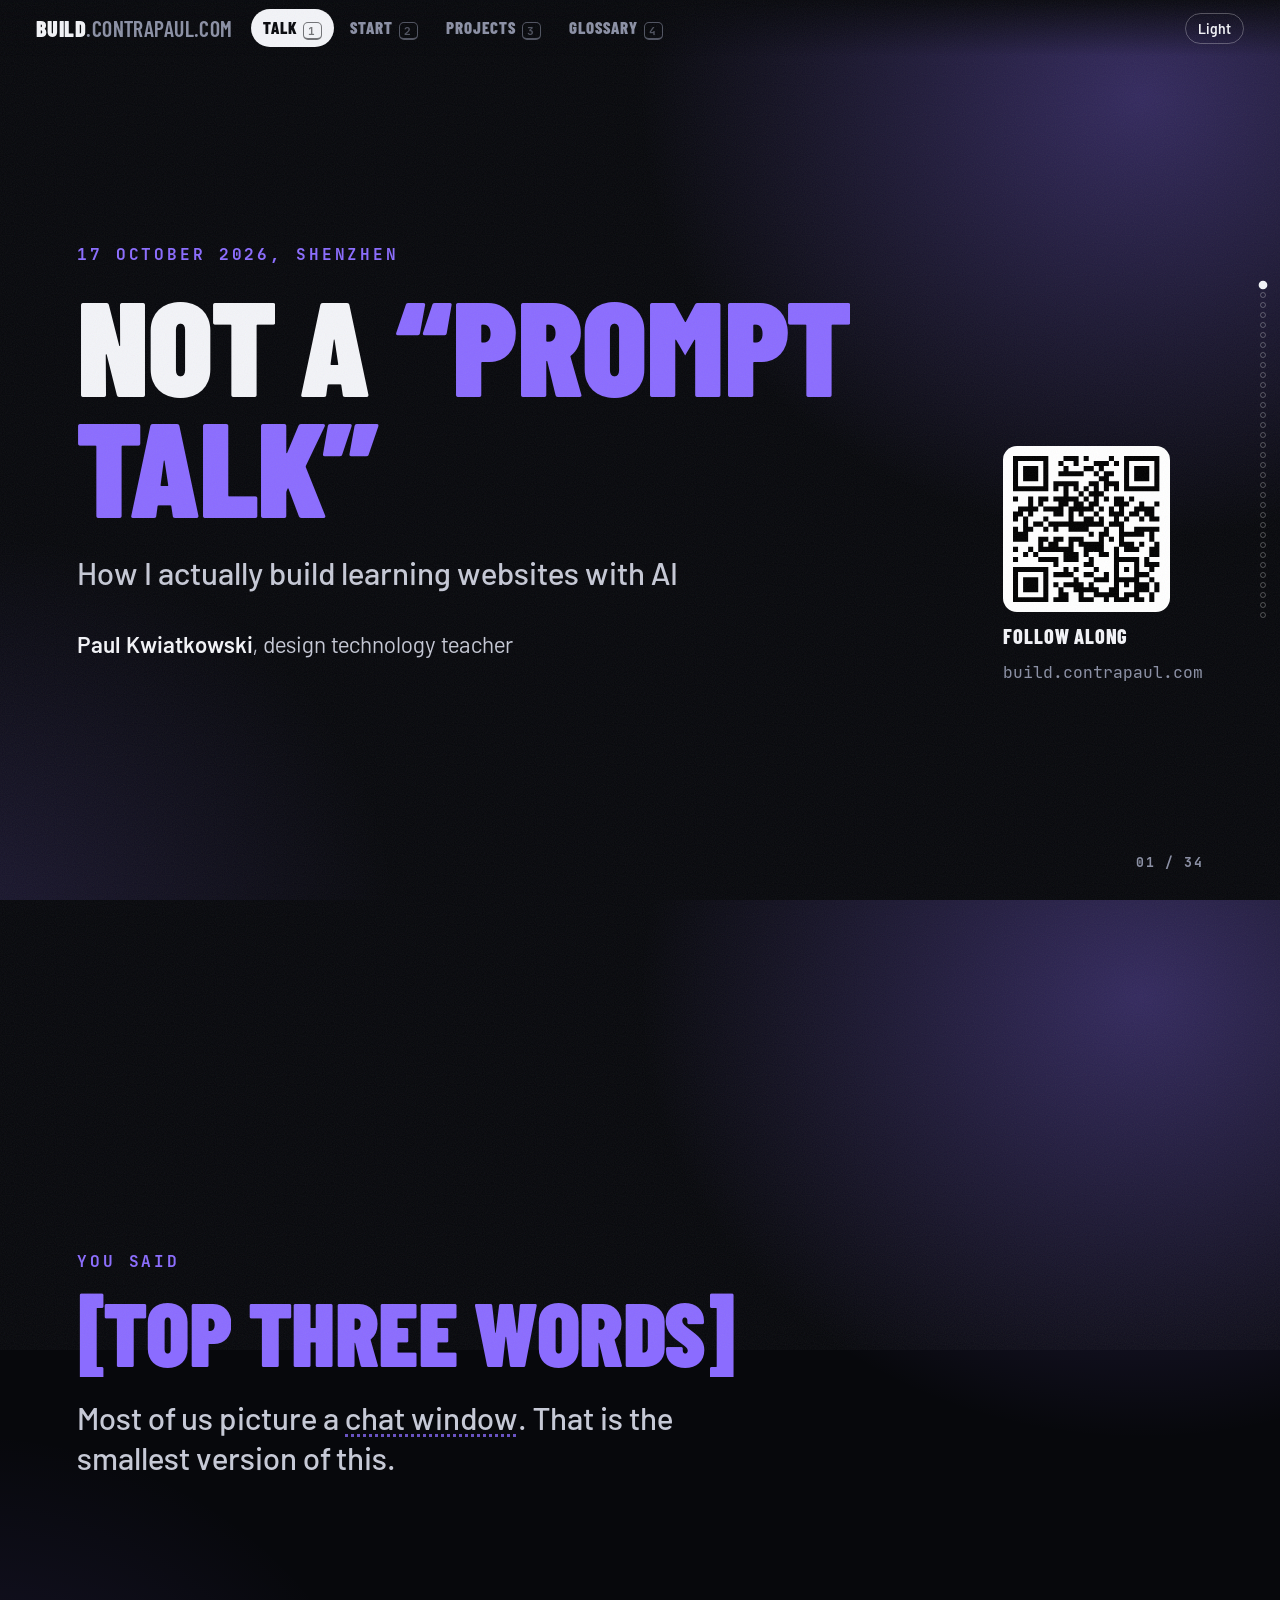
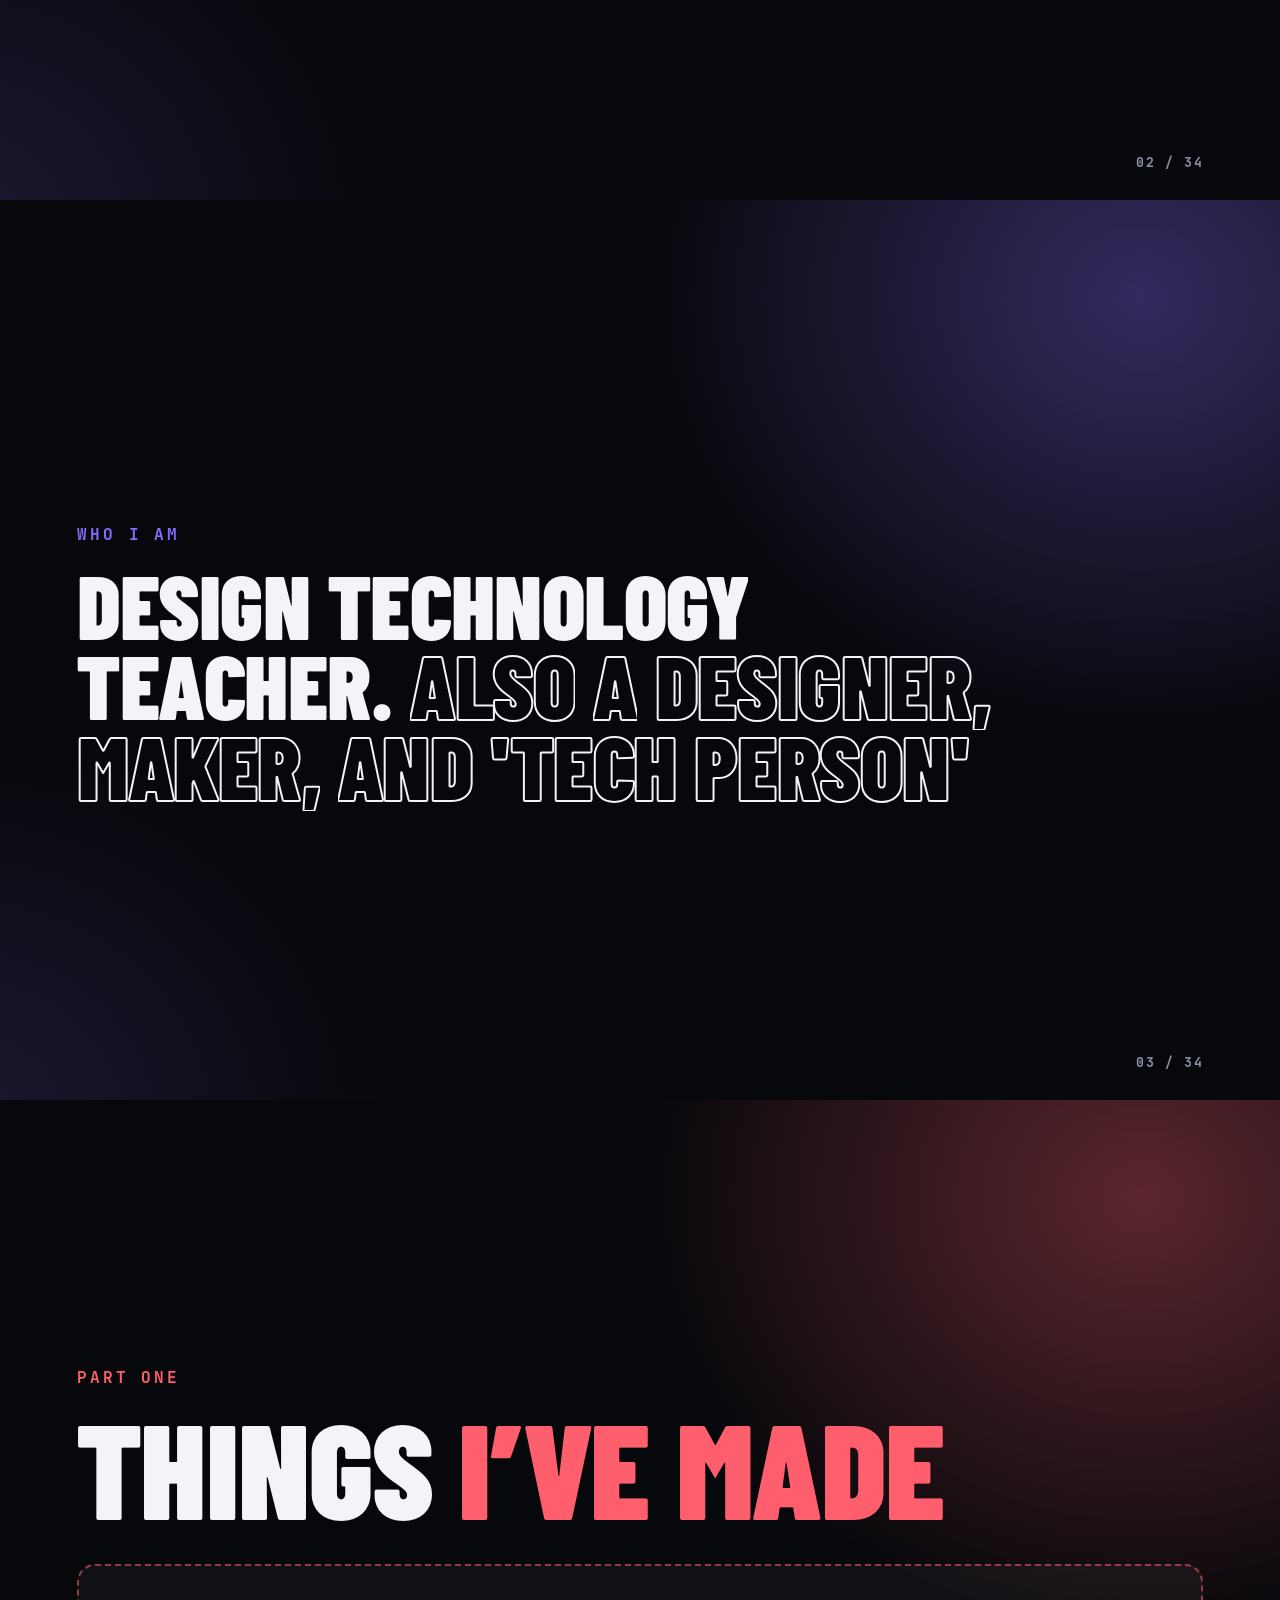
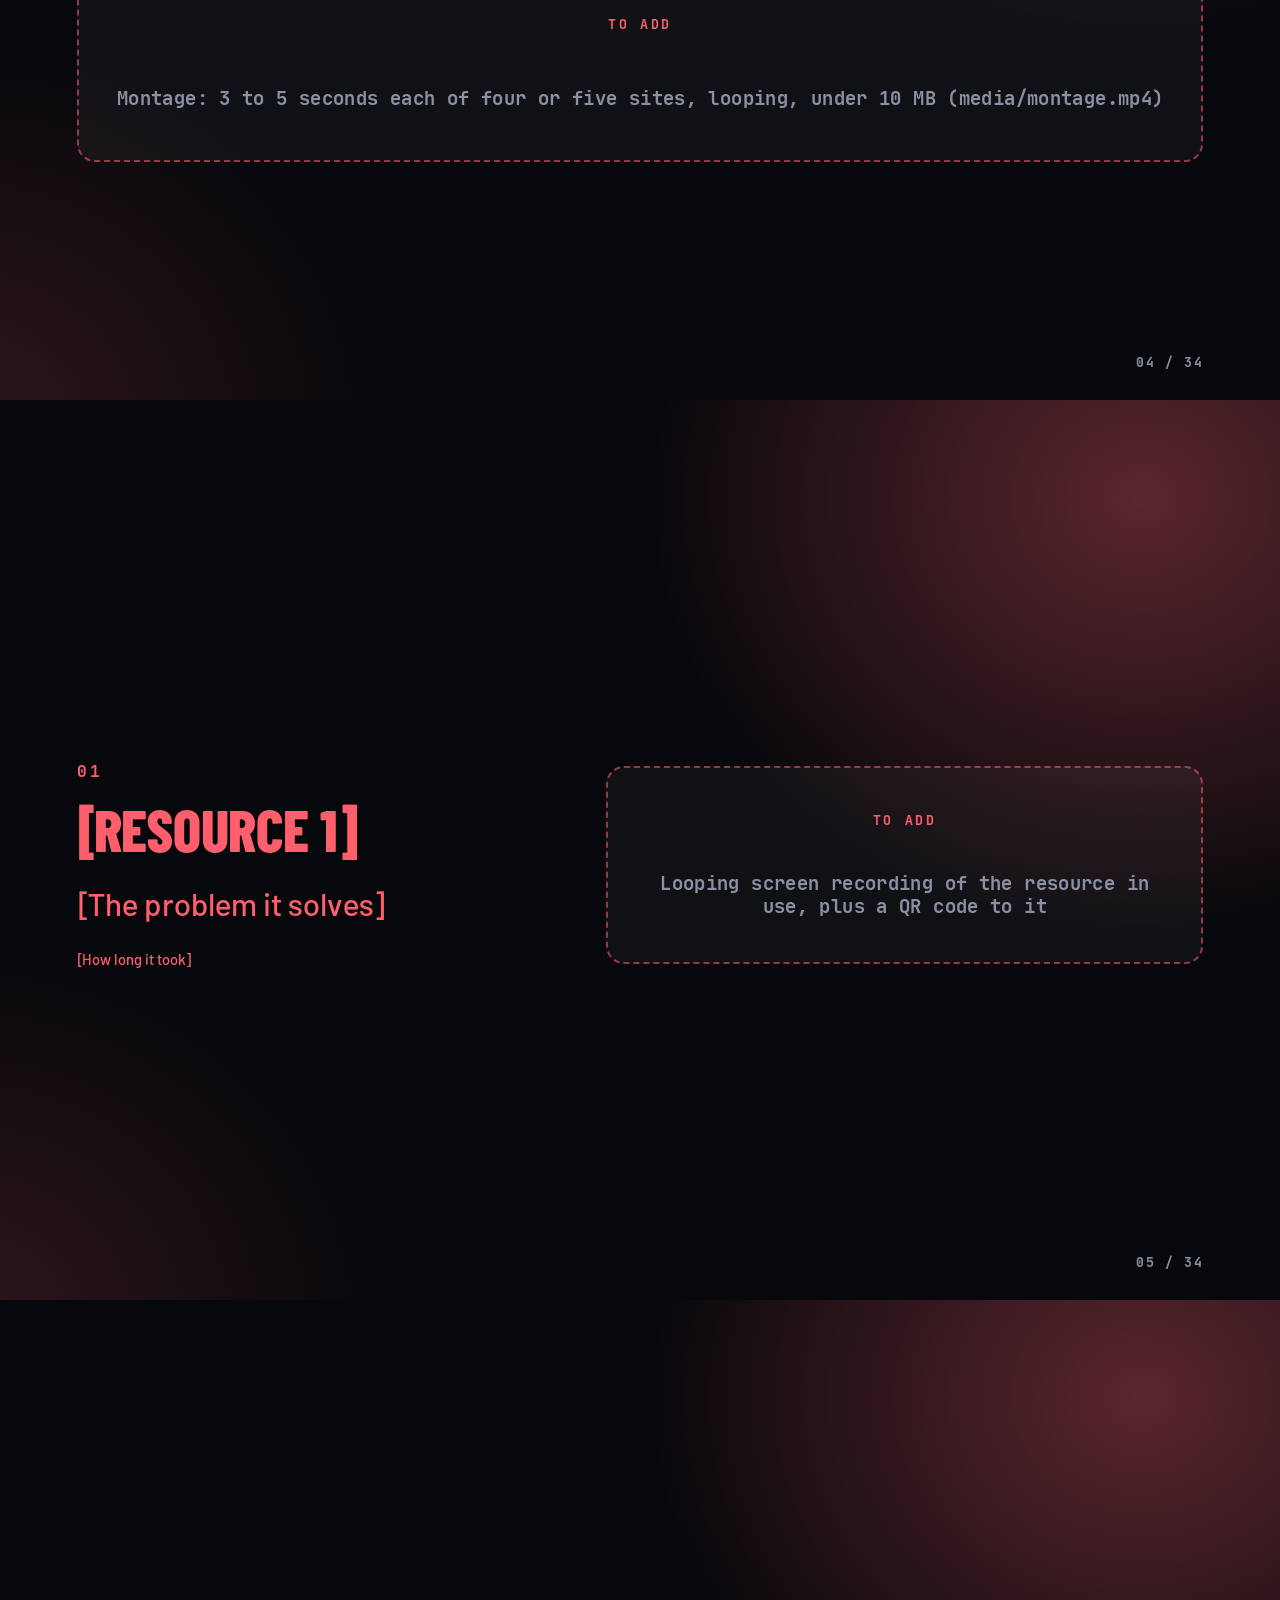
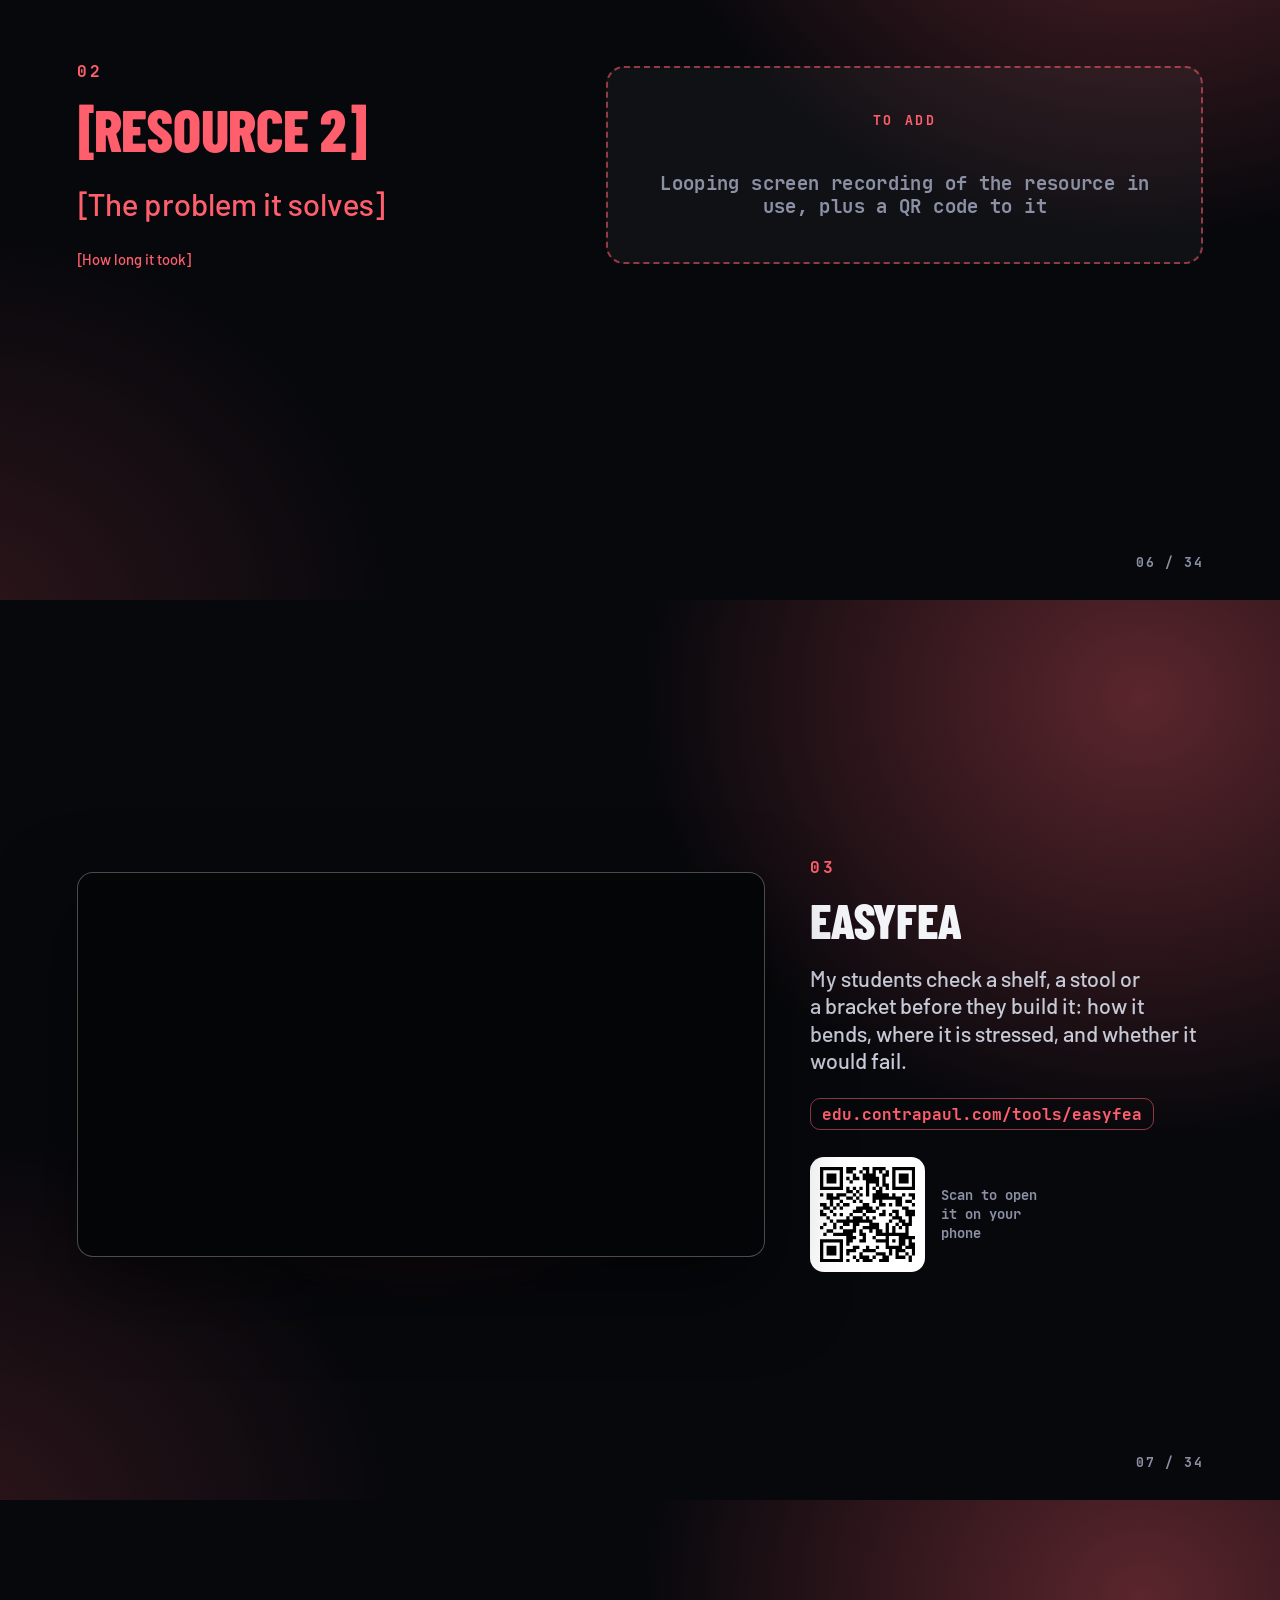
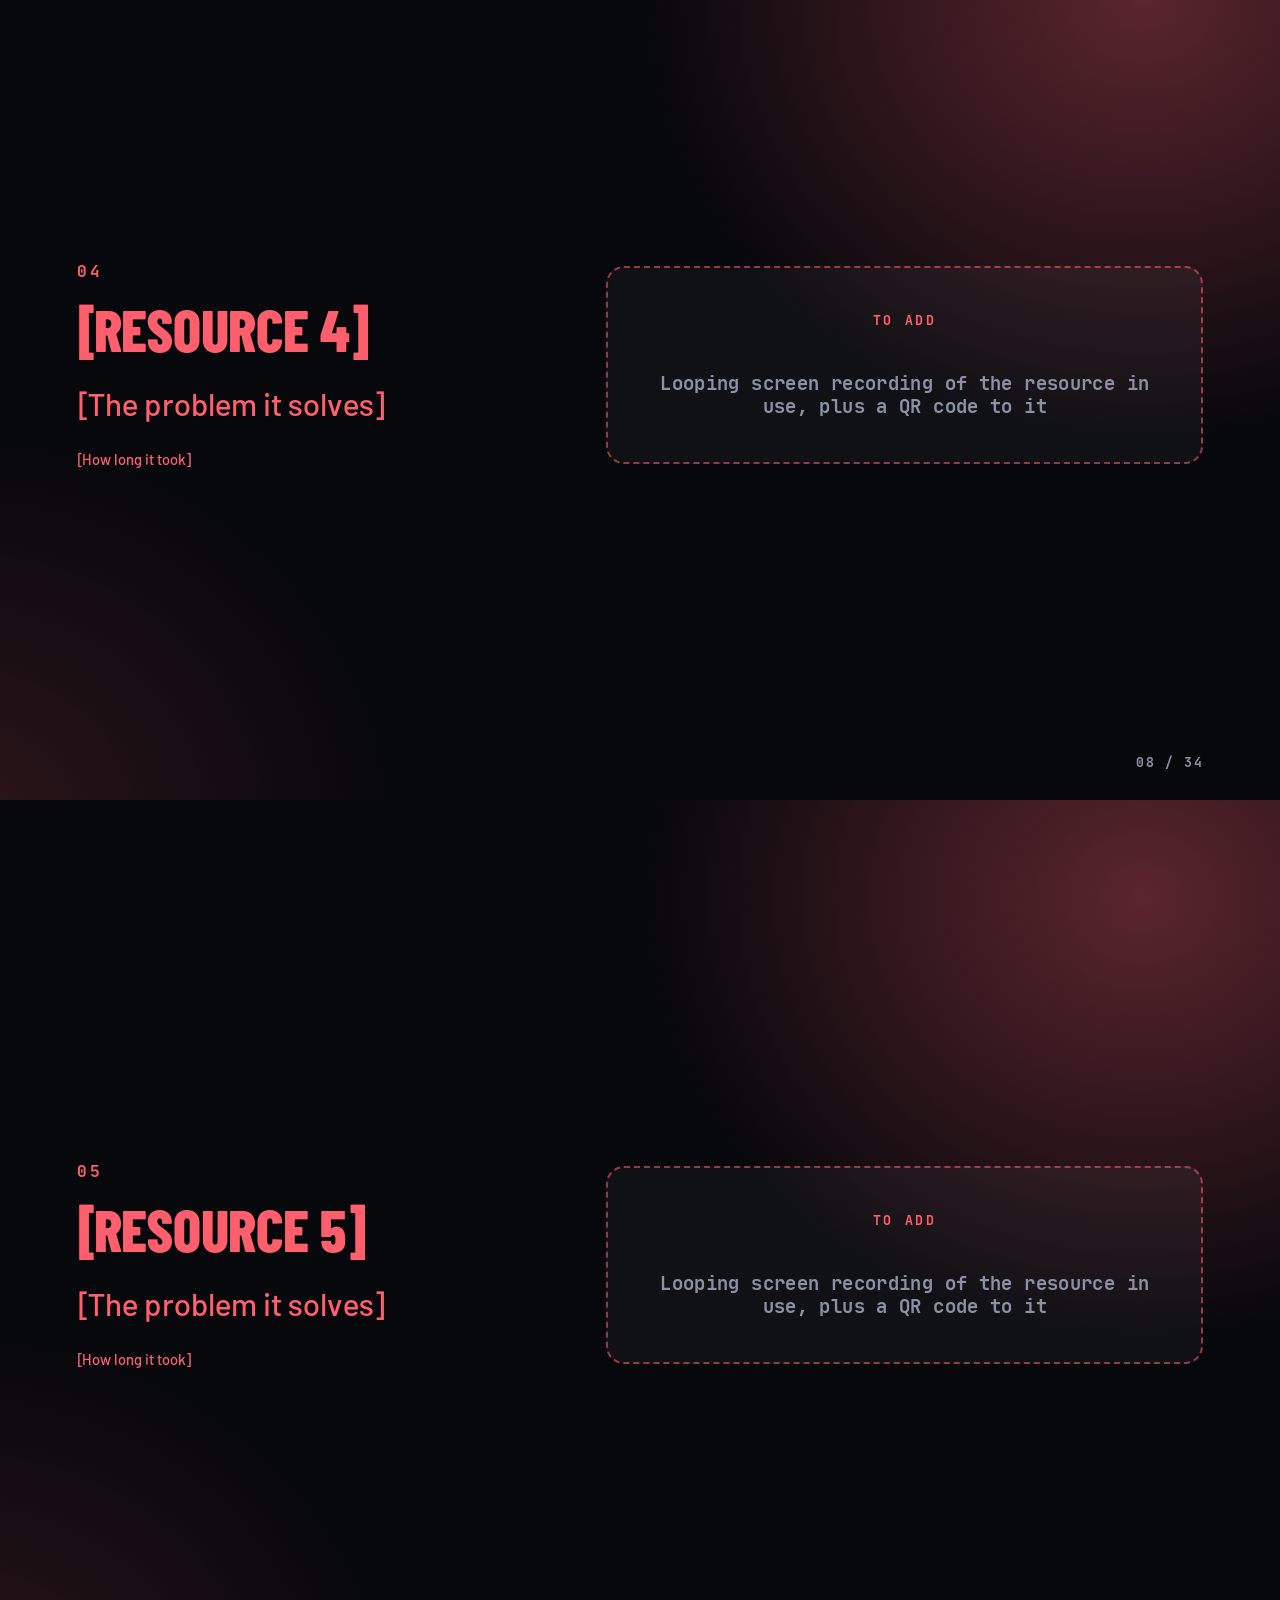
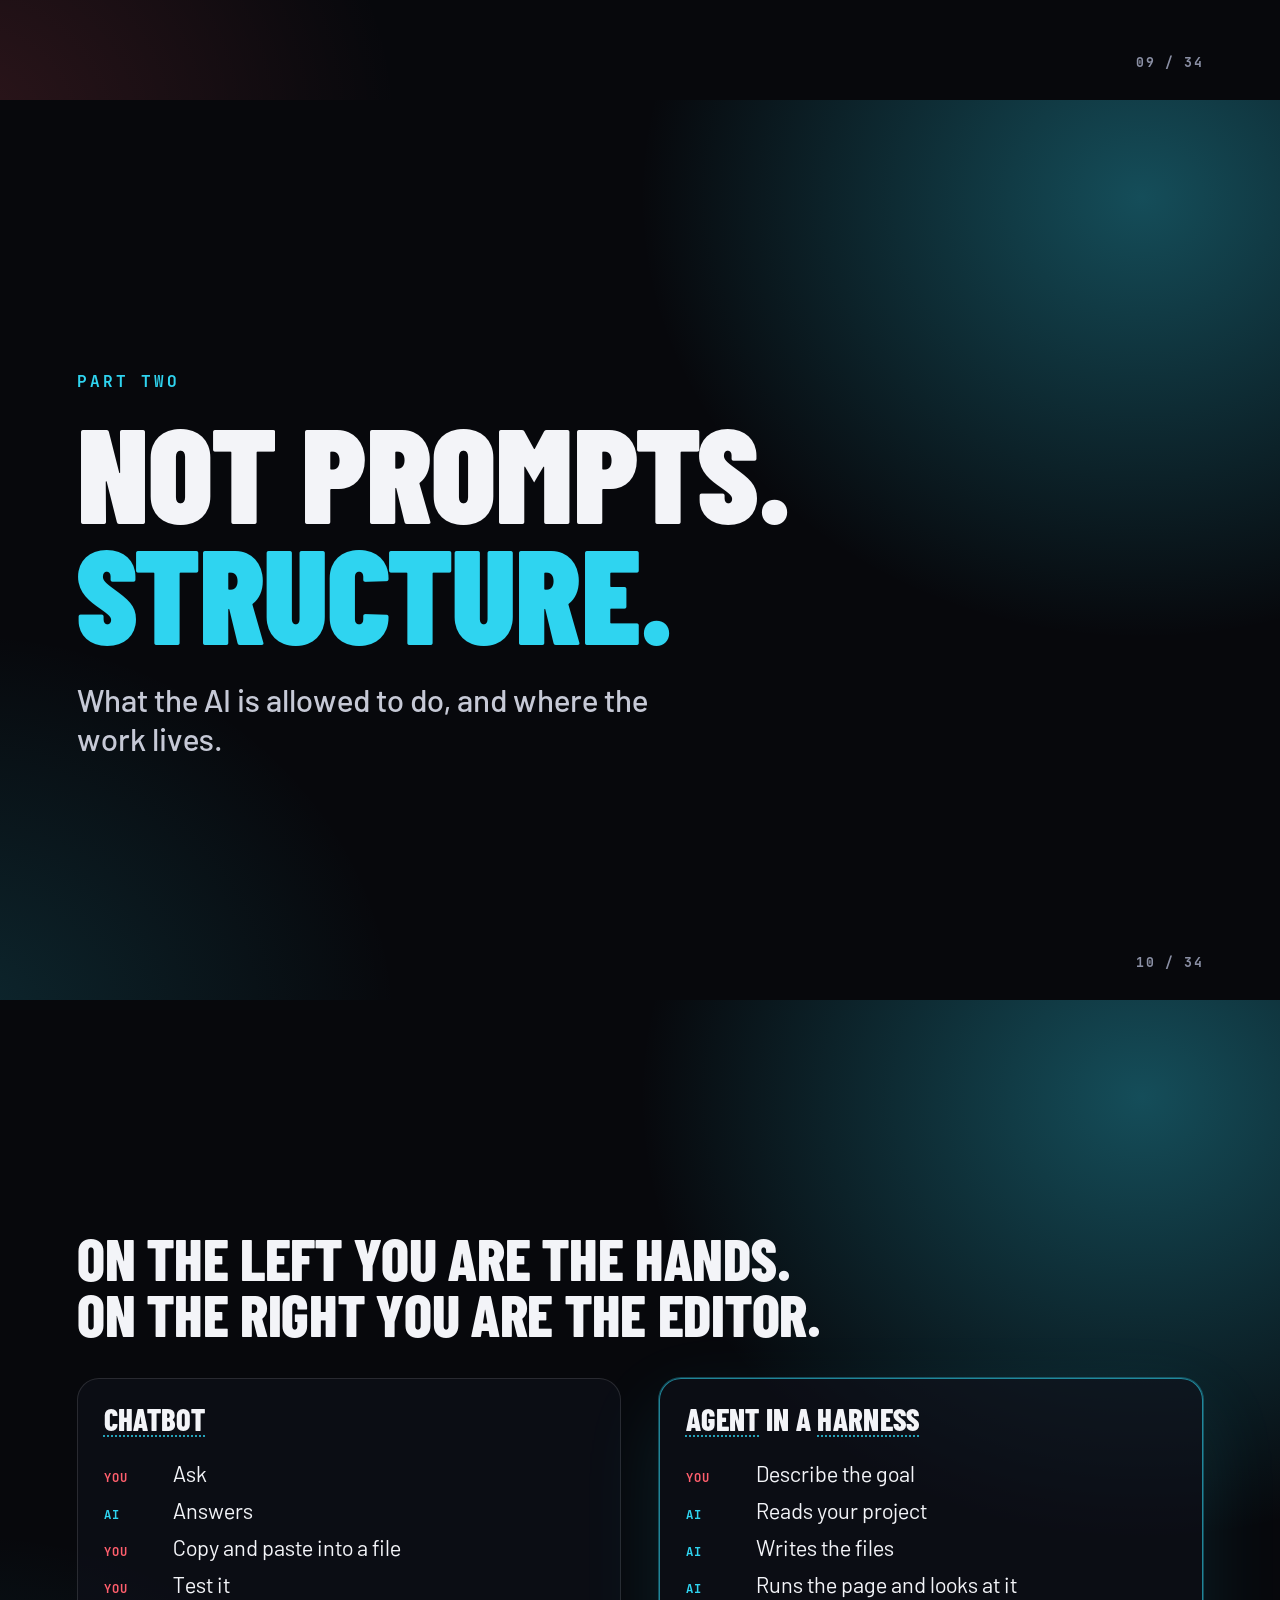
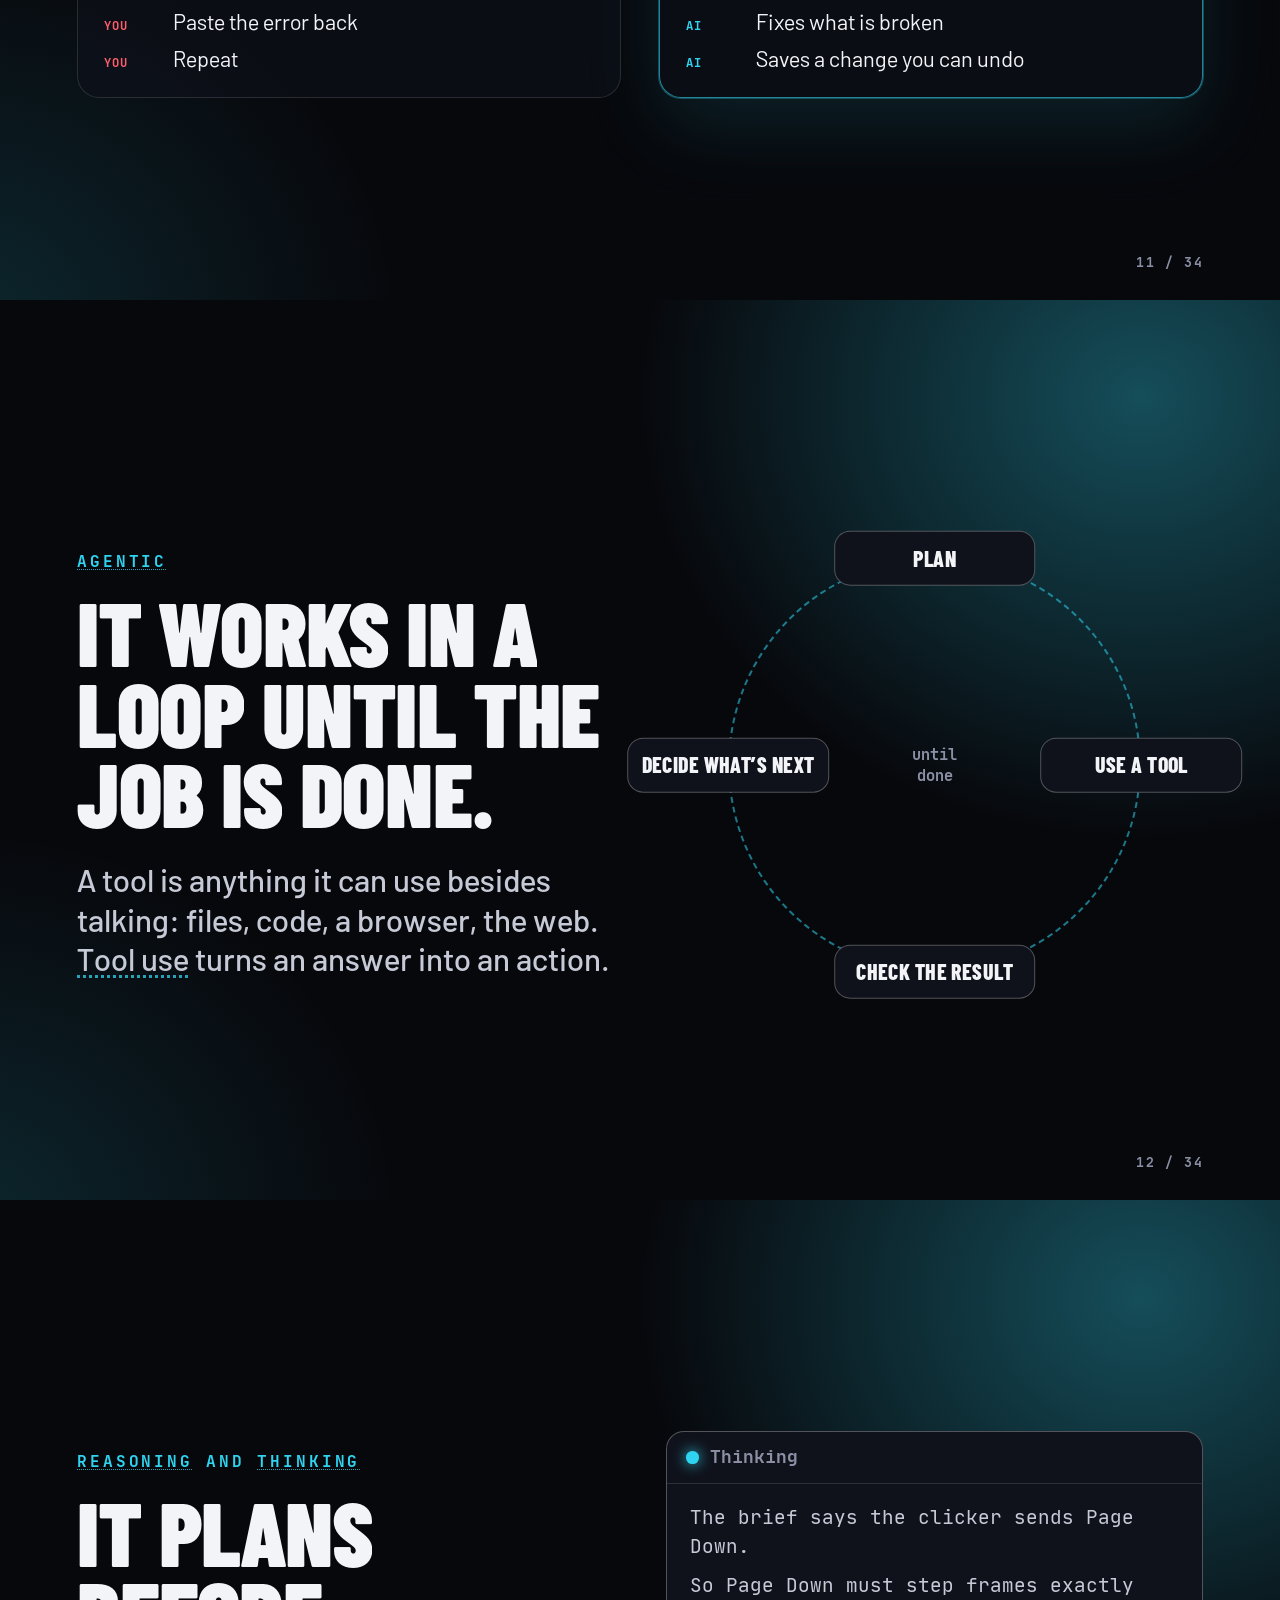
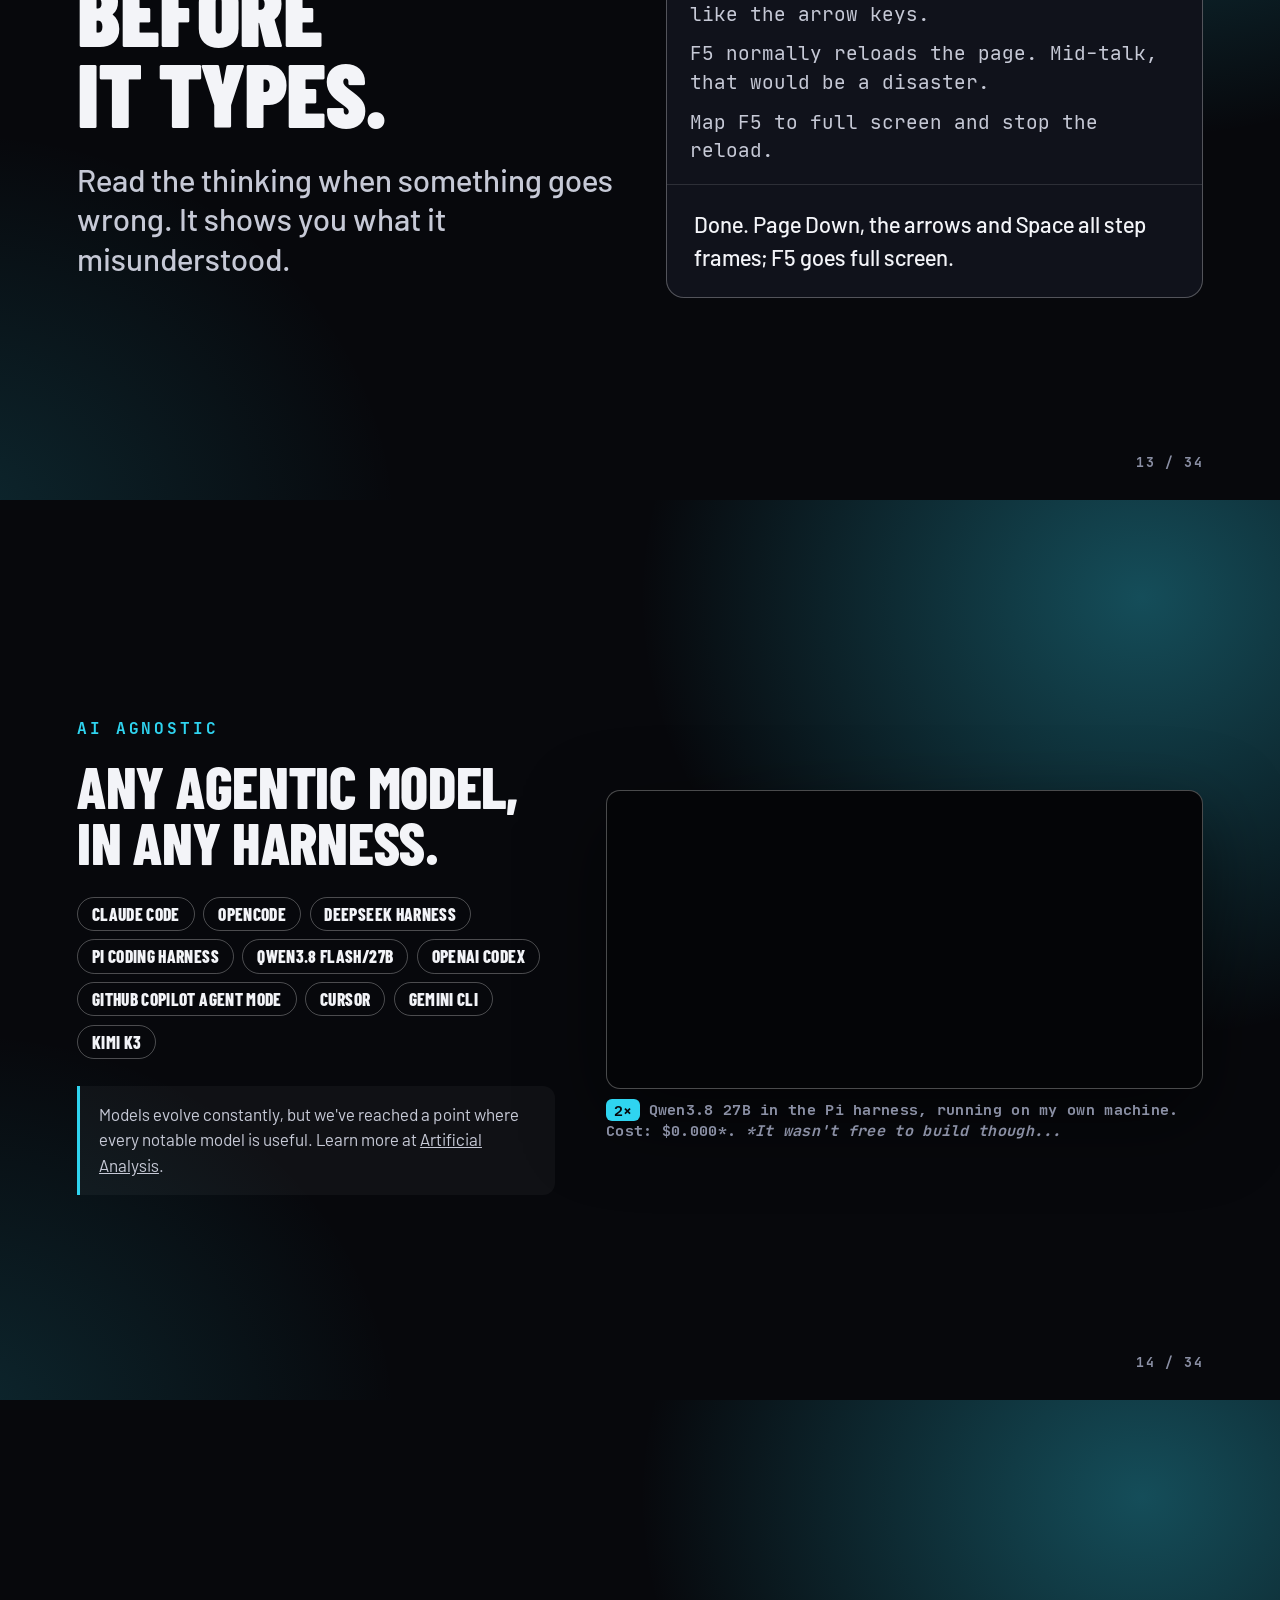
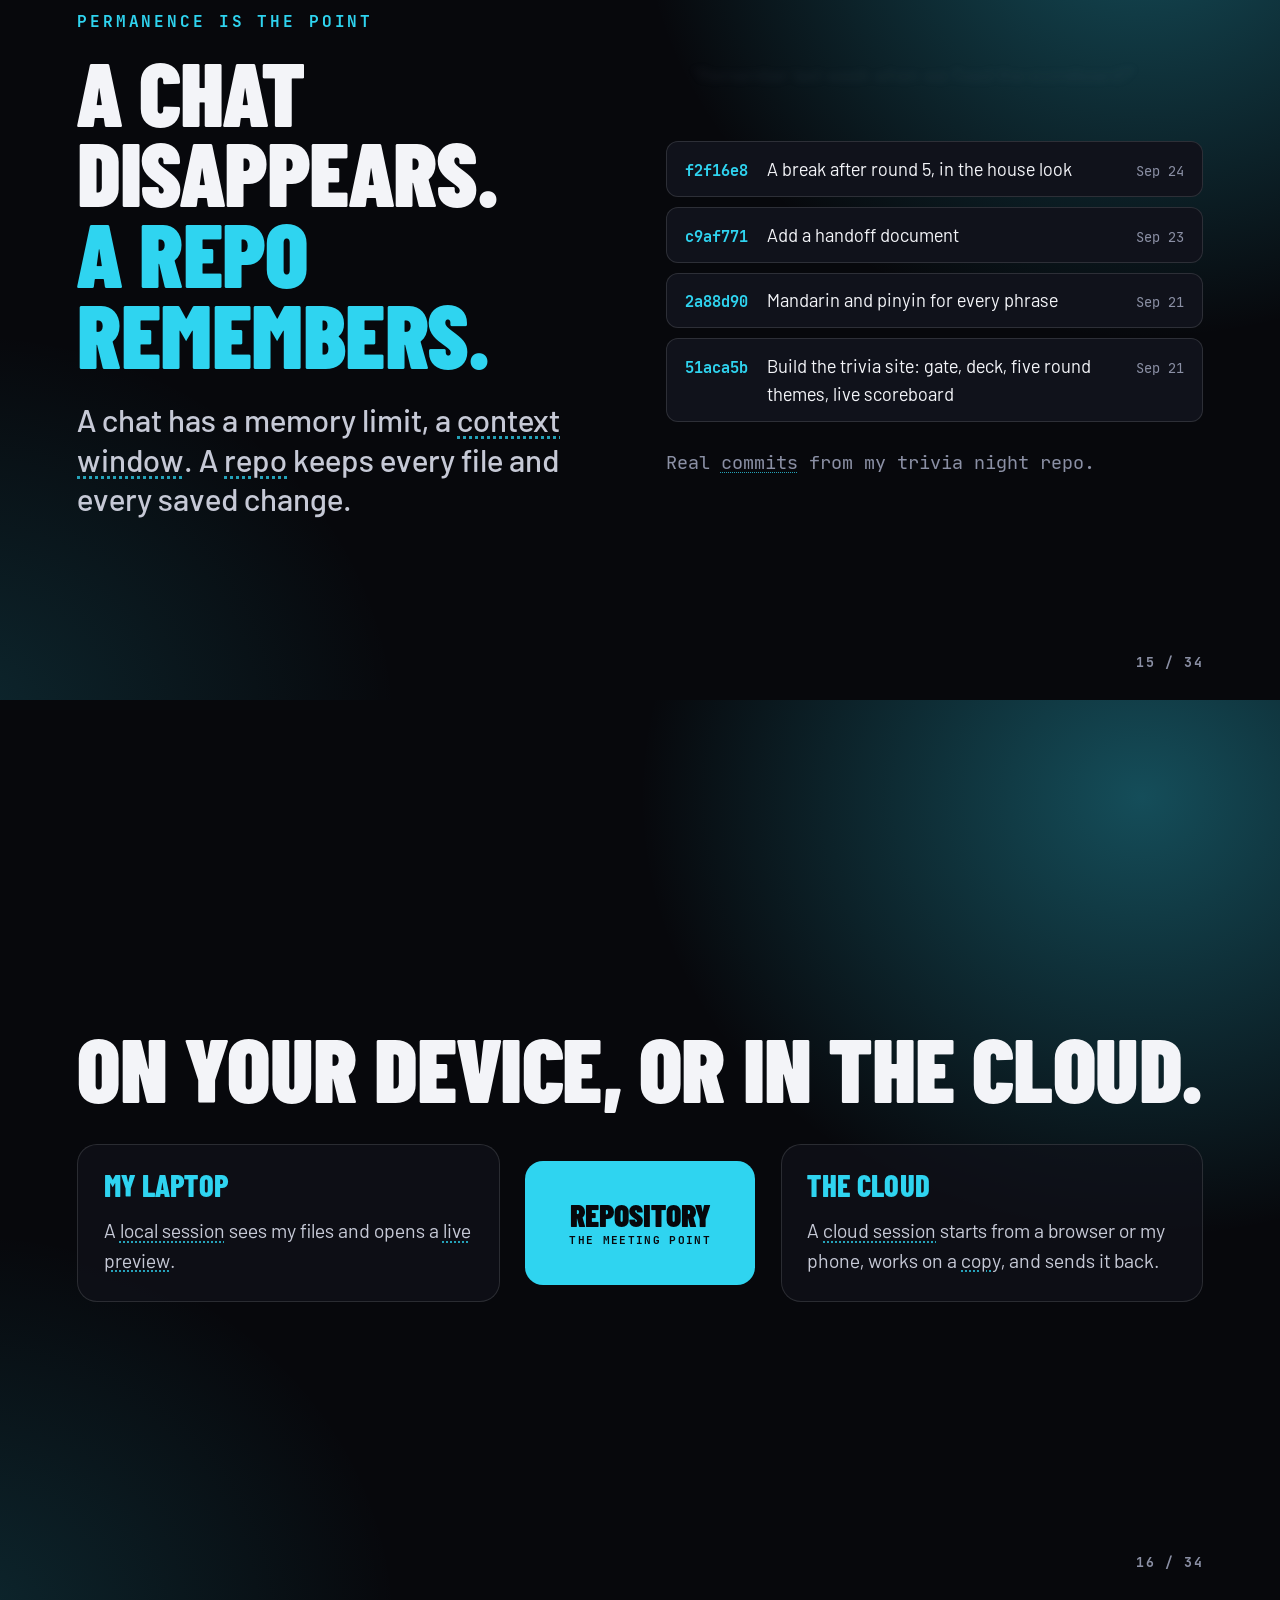
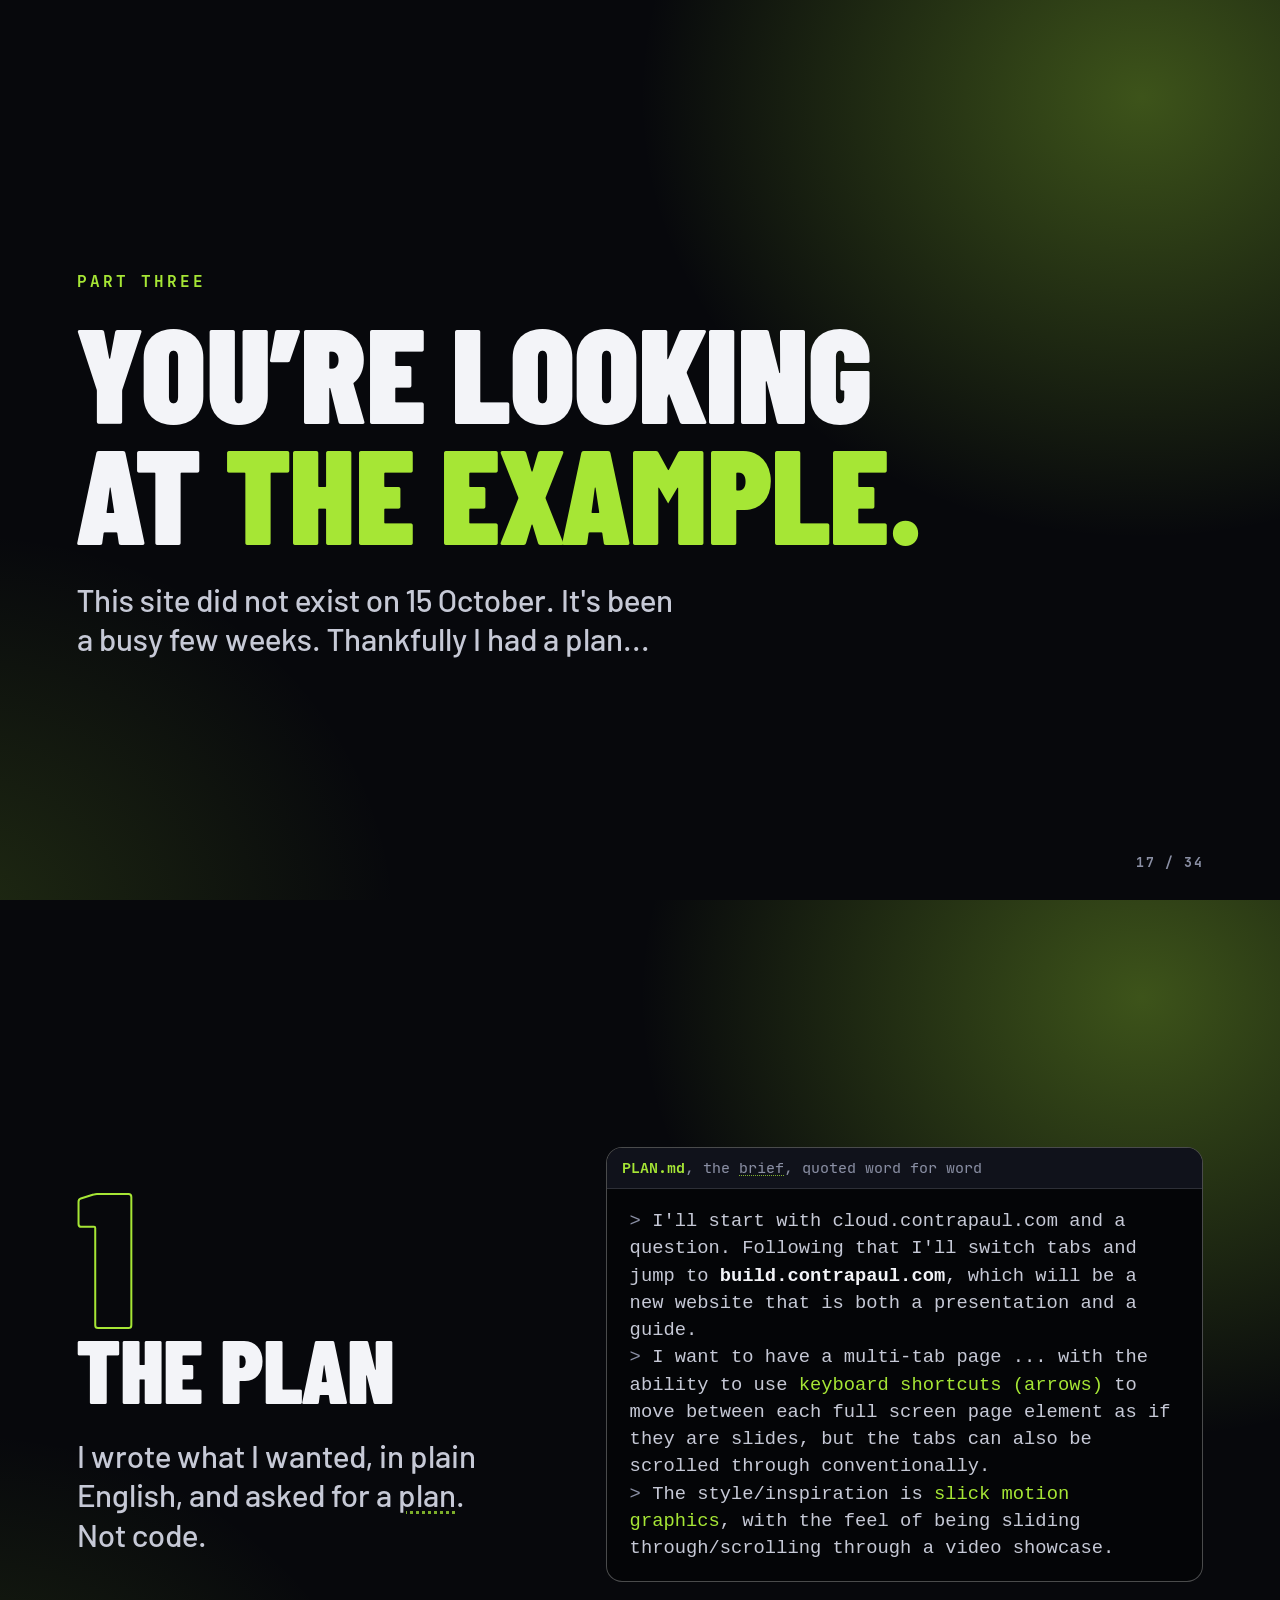
==== index.html @ 8f9bc36b "Update index.html" ====
<!doctype html>
<html lang="en" data-theme="dark">
<head>
<meta charset="utf-8">
<meta name="viewport" content="width=device-width, initial-scale=1">
<title>build.contrapaul.com</title>
<meta name="description" content="Not a prompt talk: how I actually build learning websites with AI. The talk, a guide to your first website, my projects, and a glossary.">
<meta name="theme-color" content="#07080c">
<link rel="icon" href="favicon.svg" type="image/svg+xml">
<script>
  /* Pre-paint theme: mirrors resolveInitialTheme() in js/theme.js. */
  (function () {
    var h = (location.hash || '').replace('#', '').toLowerCase();
    var t = null;
    try { t = localStorage.getItem('build-theme'); } catch (e) {}
    if (h === 'light' || h === 'dark') t = h;
    if (t !== 'light' && t !== 'dark') {
      var narrow = matchMedia('(max-width: 760px)').matches;
      t = narrow && !matchMedia('(prefers-color-scheme: dark)').matches ? 'light' : 'dark';
    }
    document.documentElement.setAttribute('data-theme', t);
    document.documentElement.classList.add('js');
  })();
</script>
<link rel="preload" href="fonts/BarlowCondensed-Black.woff2" as="font" type="font/woff2" crossorigin>
<link rel="preload" href="fonts/Barlow-Regular.woff2" as="font" type="font/woff2" crossorigin>
<link rel="stylesheet" href="css/tokens.css">
<link rel="stylesheet" href="css/base.css">
<link rel="stylesheet" href="css/frames.css">
<script src="js/vendor/qrcode.js" defer></script>
<script type="module" src="js/app.js"></script>
</head>
<body>

<header class="bar">
  <a class="brand" href="#/talk/1">build<span>.contrapaul.com</span></a>
  <nav aria-label="Tabs">
    <ul class="tabs">
      <li><a href="#/talk" data-tab-link="talk">Talk<kbd>1</kbd></a></li>
      <li><a href="#/start" data-tab-link="start">Start<kbd>2</kbd></a></li>
      <li><a href="#/projects" data-tab-link="projects">Projects<kbd>3</kbd></a></li>
      <li><a href="#/glossary" data-tab-link="glossary">Glossary<kbd>4</kbd></a></li>
    </ul>
  </nav>
  <button class="theme-toggle" type="button" data-theme-toggle>Light</button>
</header>

<main>

<!-- ============================================================
     TAB 1: TALK
     One <section class="frame"> per slide. Frame numbers are
     added by js/deck.js. Section colours: h-intro, h-made,
     h-how, h-build, h-habits, h-close. Speaker notes are in
     PLAN.md Part 2, under the same T numbers.
     ============================================================ -->
<div class="tab-panel" data-tab="talk" id="talk">

  <!-- T1: Title -->
  <section class="frame h-intro" aria-label="Title">
    <div class="inner title-grid">
      <div>
        <p class="kicker" data-reveal>17 October 2026, Shenzhen</p>
        <h1 class="display" data-words>Not a <span class="accent">&ldquo;prompt talk&rdquo;</span></h1>
        <p class="lede" data-reveal style="--d: 600ms">How I actually build learning websites with AI</p>
        <p class="byline" data-reveal style="--d: 800ms"><b>Paul Kwiatkowski</b>, design technology teacher</p>
      </div>
      <div class="qr-item" data-reveal="zoom" style="--d: 1000ms">
        <div class="qr" data-qr="https://build.contrapaul.com/"></div>
        <span class="label">Follow along</span>
        <span class="mono">build.contrapaul.com</span>
      </div>
    </div>
  </section>

  <!-- T2: What the room said -->
  <section class="frame h-intro" aria-label="What the room said">
    <div class="inner">
      <p class="kicker" data-reveal>You said</p>
      <h2 class="h1" data-words><span class="fill">[top three words]</span></h2>
      <p class="lede" data-reveal style="--d: 700ms">Most of us picture a <a class="gloss" data-term="chatbot" href="#/glossary/chatbot">chat window</a>. That is the smallest version of this.</p>
    </div>
  </section>

  <!-- T3: Who I am -->
  <section class="frame h-intro" aria-label="Who I am">
    <div class="inner">
      <p class="kicker" data-reveal>Who I am</p>
      <h2 class="h1" data-words>Design Technology Teacher. <span class="outline">Also a designer, maker, and 'tech person'</span></h2>
    </div>
  </section>

  <!-- T4: Divider, things I've made -->
  <section class="frame h-made is-divider" aria-label="Things I've made">
    <div class="inner">
      <p class="kicker" data-reveal>Part one</p>
      <h2 class="display" data-words>Things <span class="accent">I&rsquo;ve made</span></h2>
      <div class="ph" data-reveal style="margin-top: 4vh">Montage: 3 to 5 seconds each of four or five sites, looping, under 10 MB (media/montage.mp4)</div>
    </div>
  </section>

  <!-- T5 to T7: resources -->
  <section class="frame h-made" aria-label="Resource 1">
    <div class="inner split wide-right">
      <div>
        <p class="kicker" data-reveal>01</p>
        <h2 class="h2" data-words><span class="fill">[Resource 1]</span></h2>
        <p class="lede" data-reveal><span class="fill">[The problem it solves]</span></p>
        <p class="lede" data-reveal style="font-size: .7em"><span class="fill">[How long it took]</span></p>
      </div>
      <div class="ph" data-reveal="right">Looping screen recording of the resource in use, plus a QR code to it</div>
    </div>
  </section>

  <section class="frame h-made" aria-label="Resource 2">
    <div class="inner split wide-right">
      <div>
        <p class="kicker" data-reveal>02</p>
        <h2 class="h2" data-words><span class="fill">[Resource 2]</span></h2>
        <p class="lede" data-reveal><span class="fill">[The problem it solves]</span></p>
        <p class="lede" data-reveal style="font-size: .7em"><span class="fill">[How long it took]</span></p>
      </div>
      <div class="ph" data-reveal="right">Looping screen recording of the resource in use, plus a QR code to it</div>
    </div>
  </section>

  <!-- T7: EasyFEA (resource 3 of 5) -->
  <section class="frame showcase h-made" aria-label="EasyFEA">
    <div class="inner showcase-grid">
      <figure class="showcase-clip" data-reveal="left">
        <video data-clip src="media/easyfea.mp4" muted loop playsinline preload="none" aria-label="EasyFEA in use"></video>
      </figure>
      <div class="showcase-info">
        <p class="kicker" data-reveal>03</p>
        <h2 class="h2" data-words>EasyFEA</h2>
        <p class="lede" data-reveal>My students check a shelf, a stool or a bracket before they build it: how it bends, where it is stressed, and whether it would fail.</p>
        <a class="addr" data-reveal href="https://edu.contrapaul.com/tools/easyfea/">edu.contrapaul.com/tools/easyfea</a><a class="showcase-open" href="https://edu.contrapaul.com/tools/easyfea/">Open</a>
        <div class="showcase-qr" data-reveal>
          <div class="qr" data-qr="https://edu.contrapaul.com/tools/easyfea/"></div>
          <span>Scan to open it on your phone</span>
        </div>
      </div>
    </div>
  </section>

  <!-- T7b: resource 4 -->
  <section class="frame h-made" aria-label="Resource 4">
    <div class="inner split wide-right">
      <div>
        <p class="kicker" data-reveal>04</p>
        <h2 class="h2" data-words><span class="fill">[Resource 4]</span></h2>
        <p class="lede" data-reveal><span class="fill">[The problem it solves]</span></p>
        <p class="lede" data-reveal style="font-size: .7em"><span class="fill">[How long it took]</span></p>
      </div>
      <div class="ph" data-reveal="right">Looping screen recording of the resource in use, plus a QR code to it</div>
    </div>
  </section>

  <!-- T7c: resource 5 -->
  <section class="frame h-made" aria-label="Resource 5">
    <div class="inner split wide-right">
      <div>
        <p class="kicker" data-reveal>05</p>
        <h2 class="h2" data-words><span class="fill">[Resource 5]</span></h2>
        <p class="lede" data-reveal><span class="fill">[The problem it solves]</span></p>
        <p class="lede" data-reveal style="font-size: .7em"><span class="fill">[How long it took]</span></p>
      </div>
      <div class="ph" data-reveal="right">Looping screen recording of the resource in use, plus a QR code to it</div>
    </div>
  </section>

  <!-- T8: Divider, how it works -->
  <section class="frame h-how is-divider" aria-label="How it actually works">
    <div class="inner">
      <p class="kicker" data-reveal>Part two</p>
      <h2 class="display" data-words>Not prompts. <span class="accent">Structure.</span></h2>
      <p class="lede" data-reveal style="--d: 900ms">What the AI is allowed to do, and where the work lives.</p>
    </div>
  </section>

  <!-- T9: Chatbot vs harness -->
  <section class="frame h-how" aria-label="Chatbot versus harness">
    <div class="inner">
      <h2 class="h2" data-words>On the left you are the hands. On the right you are the editor.</h2>
      <div class="loops">
        <div class="loop" data-reveal="left">
          <h3 class="h3"><a class="gloss" data-term="chatbot" href="#/glossary/chatbot">Chatbot</a></h3>
          <ol>
            <li class="you"><span class="who">You</span>Ask</li>
            <li class="ai"><span class="who">AI</span>Answers</li>
            <li class="you"><span class="who">You</span>Copy and paste into a file</li>
            <li class="you"><span class="who">You</span>Test it</li>
            <li class="you"><span class="who">You</span>Paste the error back</li>
            <li class="you"><span class="who">You</span>Repeat</li>
          </ol>
        </div>
        <div class="loop is-agent" data-reveal="right">
          <h3 class="h3"><a class="gloss" data-term="agent" href="#/glossary/agent">Agent</a> in a <a class="gloss" data-term="harness" href="#/glossary/harness">harness</a></h3>
          <ol>
            <li class="you" style="--i: 0"><span class="who">You</span>Describe the goal</li>
            <li class="ai" style="--i: 1"><span class="who">AI</span>Reads your project</li>
            <li class="ai" style="--i: 2"><span class="who">AI</span>Writes the files</li>
            <li class="ai" style="--i: 3"><span class="who">AI</span>Runs the page and looks at it</li>
            <li class="ai" style="--i: 4"><span class="who">AI</span>Fixes what is broken</li>
            <li class="ai" style="--i: 5"><span class="who">AI</span>Saves a change you can undo</li>
          </ol>
        </div>
      </div>
    </div>
  </section>

  <!-- T10: Agentic -->
  <section class="frame h-how" aria-label="What agentic means">
    <div class="inner split">
      <div>
        <p class="kicker" data-reveal><a class="gloss" data-term="agentic" href="#/glossary/agentic">Agentic</a></p>
        <h2 class="h1" data-words>It works in a loop until the job is done.</h2>
        <p class="lede" data-reveal style="--d: 900ms">A tool is anything it can use besides talking: files, code, a browser, the web. <a class="gloss" data-term="tool-use" href="#/glossary/tool-use">Tool use</a> turns an answer into an action.</p>
      </div>
      <div class="cycle" data-reveal="zoom" aria-label="Plan, use a tool, check the result, decide what is next">
        <div class="ring"></div>
        <div class="node" style="--i: 0">Plan</div>
        <div class="node" style="--i: 1">Use a tool</div>
        <div class="node" style="--i: 2">Check the result</div>
        <div class="node" style="--i: 3">Decide what&rsquo;s next</div>
        <div class="hub">until<br>done</div>
      </div>
    </div>
  </section>

  <!-- T11: Reasoning and thinking -->
  <section class="frame h-how" aria-label="Reasoning and thinking">
    <div class="inner split">
      <div>
        <p class="kicker" data-reveal><a class="gloss" data-term="reasoning" href="#/glossary/reasoning">Reasoning</a> and <a class="gloss" data-term="thinking" href="#/glossary/thinking">thinking</a></p>
        <h2 class="h1" data-words>It plans before it types.</h2>
        <p class="lede" data-reveal style="--d: 700ms">Read the thinking when something goes wrong. It shows you what it misunderstood.</p>
      </div>
      <div class="thinking" data-reveal="right">
        <div class="head">Thinking</div>
        <div class="body">
          <span data-reveal style="--d: 900ms">The brief says the clicker sends Page Down.</span>
          <span data-reveal style="--d: 1300ms">So Page Down must step frames exactly like the arrow keys.</span>
          <span data-reveal style="--d: 1700ms">F5 normally reloads the page. Mid-talk, that would be a disaster.</span>
          <span data-reveal style="--d: 2100ms">Map F5 to full screen and stop the reload.</span>
        </div>
        <div class="answer" data-reveal style="--d: 2600ms">Done. Page Down, the arrows and Space all step frames; F5 goes full screen.</div>
      </div>
    </div>
  </section>

  <!-- T12: AI agnostic -->
  <section class="frame h-how" aria-label="It is AI agnostic">
    <div class="inner split wide-right">
      <div>
        <p class="kicker" data-reveal>AI agnostic</p>
        <h2 class="h2" data-words>Any agentic <a class="gloss" data-term="model" href="#/glossary/model">model</a>, in any <a class="gloss" data-term="harness" href="#/glossary/harness">harness</a>.</h2>
        <div class="names">
          <span data-reveal>Claude Code</span>
          <span data-reveal>OpenCode</span>
          <span data-reveal>Deepseek Harness</span>
          <span data-reveal>Pi Coding Harness</span>
          <span data-reveal>Qwen3.8 Flash/27B</span>
          <span data-reveal>OpenAI Codex</span>
          <span data-reveal>GitHub Copilot agent mode</span>
          <span data-reveal>Cursor</span>
          <span data-reveal>Gemini CLI</span>
          <span data-reveal>Kimi K3</span>
        </div>
        <p class="note" data-reveal>Models evolve constantly, but we've reached a point where every notable model is useful. Learn more at <a href="https://artificialanalysis.ai/agents/coding-agents">Artificial Analysis</a>.</p>
      </div>
      <figure class="clip" data-reveal="right">
        <video data-clip src="media/qwen-pi.mp4" muted loop playsinline preload="none" aria-label="Qwen3.8 27B working in the Pi coding harness, in a terminal"></video>
        <figcaption><span class="speed">2&times;</span>Qwen3.8 27B in the Pi harness, running on my own machine. Cost: $0.000*. <em>*It wasn't free to build though...</em></figcaption>
      </figure>
    </div>
  </section>

  <!-- T13: The repo -->
  <section class="frame h-how" aria-label="The repo: permanence">
    <div class="inner split">
      <div>
        <p class="kicker" data-reveal>Permanence is the point</p>
        <h2 class="h1" data-words>A chat disappears. <span class="accent">A repo remembers.</span></h2>
        <p class="lede" data-reveal style="--d: 900ms">A chat has a memory limit, a <a class="gloss" data-term="context-window" href="#/glossary/context-window">context window</a>. A <a class="gloss" data-term="repo" href="#/glossary/repo">repo</a> keeps every file and every saved change.</p>
      </div>
      <div class="stack-gap">
        <div class="chat-fade" data-reveal>&ldquo;Remember last week when we fixed the scoreboard?&rdquo;</div>
        <div class="repo-stack">
          <div class="c" data-reveal="right"><span class="h">f2f16e8</span>A break after round 5, in the house look<span class="d">Sep 24</span></div>
          <div class="c" data-reveal="right"><span class="h">c9af771</span>Add a handoff document<span class="d">Sep 23</span></div>
          <div class="c" data-reveal="right"><span class="h">2a88d90</span>Mandarin and pinyin for every phrase<span class="d">Sep 21</span></div>
          <div class="c" data-reveal="right"><span class="h">51aca5b</span>Build the trivia site: gate, deck, five round themes, live scoreboard<span class="d">Sep 21</span></div>
        </div>
        <p class="mono" data-reveal style="color: var(--muted)">Real <a class="gloss" data-term="commit" href="#/glossary/commit">commits</a> from my trivia night repo.</p>
      </div>
    </div>
  </section>

  <!-- T14: Device or cloud -->
  <section class="frame h-how" aria-label="On your device or in the cloud">
    <div class="inner">
      <h2 class="h1" data-words>On your device, or in the cloud.</h2>
      <div class="where">
        <div class="panel" data-reveal="left">
          <h3 class="h3">My laptop</h3>
          <p>A <a class="gloss" data-term="local-session" href="#/glossary/local-session">local session</a> sees my files and opens a <a class="gloss" data-term="live-preview" href="#/glossary/live-preview">live preview</a>.</p>
        </div>
        <div class="meet" data-reveal="zoom">Repository<small>THE MEETING POINT</small></div>
        <div class="panel" data-reveal="right">
          <h3 class="h3">The cloud</h3>
          <p>A <a class="gloss" data-term="cloud-session" href="#/glossary/cloud-session">cloud session</a> starts from a browser or my phone, works on a <a class="gloss" data-term="clone" href="#/glossary/clone">copy</a>, and sends it back.</p>
        </div>
      </div>
    </div>
  </section>

  <!-- T15: Divider, let's build this site -->
  <section class="frame h-build is-divider" aria-label="Let's build this site">
    <div class="inner">
      <p class="kicker" data-reveal>Part three</p>
      <h2 class="display" data-words>You&rsquo;re looking at <span class="accent">the example.</span></h2>
      <p class="lede" data-reveal style="--d: 900ms">This site did not exist on 15 October. It's been a busy few weeks. Thankfully I had a plan...</p>
    </div>
  </section>

  <!-- T16: Step 1, the plan -->
  <section class="frame h-build" aria-label="Step 1: the plan">
    <div class="inner split wide-right">
      <div>
        <div class="step-no" data-reveal>1</div>
        <h2 class="h1" data-words>The plan</h2>
        <p class="lede" data-reveal style="--d: 700ms">I wrote what I wanted, in plain English, and asked for a <a class="gloss" data-term="plan" href="#/glossary/plan">plan</a>. Not code.</p>
      </div>
      <div class="file" data-reveal="right">
        <div class="tab"><b>PLAN.md</b>, the <a class="gloss" data-term="brief" href="#/glossary/brief">brief</a>, quoted word for word</div>
<pre><span class="dim">&gt;</span> I'll start with cloud.contrapaul.com and a question. Following that I'll switch tabs and jump to <strong>build.contrapaul.com</strong>, which will be a new website that is both a presentation and a guide.
<span class="dim">&gt;</span> I want to have a multi-tab page ... with the ability to use <span class="hi">keyboard shortcuts (arrows)</span> to move between each full screen page element as if they are slides, but the tabs can also be scrolled through conventionally.
<span class="dim">&gt;</span> The style/inspiration is <span class="hi">slick motion graphics</span>, with the feel of being sliding through/scrolling through a video showcase.</pre>
      </div>
    </div>
  </section>

  <!-- T17: Step 2, the build -->
  <section class="frame h-build" aria-label="Step 2: the build">
    <div class="inner split wide-right">
      <div>
        <div class="step-no" data-reveal>2</div>
        <h2 class="h1" data-words>The build</h2>
        <p class="lede" data-reveal style="--d: 700ms">First session: the tabs, the frames, the keys. It ran the page, looked at it, and fixed its own mistakes before showing me.</p>
      </div>
      <figure class="clip" data-reveal="right">
        <video data-clip src="media/first-build.mp4" muted loop playsinline preload="none" aria-label="The first build session, sped up: the agent writing files, running the page and fixing problems"></video>
        <figcaption><span class="speed">30&times;</span>The first build session: 20 minutes in 40 seconds.</figcaption>
      </figure>
    </div>
  </section>

  <!-- T18: Step 3, my changes -->
  <section class="frame h-build" aria-label="Step 3: my changes">
    <div class="inner split wide-right">
      <div>
        <div class="step-no" data-reveal>3</div>
        <h2 class="h1" data-words>Then it&rsquo;s mine</h2>
        <p class="lede" data-reveal style="--d: 700ms">Some changes I typed myself. Some I described. This is where most of the time goes, and it&rsquo;s the fun part.</p>
      </div>
      <figure class="clip" data-reveal="right">
        <img src="media/vscodebuildpage.webp" width="2966" height="1710" loading="lazy" alt="VS Code with this site's index.html open at the Step 3 and Step 4 frames, with Copilot Chat beside it">
        <figcaption>Editing these frames by hand in VS Code.</figcaption>
      </figure>
    </div>
  </section>

  <!-- T19: Step 4, commits -->
  <section class="frame h-build" aria-label="Step 4: commits">
    <div class="inner split">
      <div>
        <div class="step-no" data-reveal>4</div>
        <h2 class="h1" data-words>Commits</h2>
        <p class="lede" data-reveal style="--d: 700ms">Every change that works is saved with a note: a <a class="gloss" data-term="commit" href="#/glossary/commit">commit</a>. It's an undo button and a changelog.</p>
      </div>
      <ol class="commit-list" id="commit-list">
        <li data-reveal="right"><code>2103c0f</code>The talk, the guide and the projects<span class="d">Oct 15</span></li>
        <li data-reveal="right"><code>b393647</code>Frames, clicker keys, router and motion<span class="d">Oct 15</span></li>
        <li data-reveal="right"><code>aa9ff50</code>Glossary: 52 terms, hover cards, deep links<span class="d">Oct 15</span></li>
        <li data-reveal="right"><code>e8caf45</code>Fonts, QR encoder and the slop poster<span class="d">Oct 15</span></li>
        <li data-reveal="right"><code>f9a3d9b</code>Start build.contrapaul.com: plan, rules, handoff<span class="d">Oct 15</span></li>
      </ol>
    </div>
  </section>

  <!-- T20: Step 5, push -->
  <section class="frame h-build" aria-label="Step 5: push to GitHub">
    <div class="inner split">
      <div>
        <div class="step-no" data-reveal>5</div>
        <h2 class="h1" data-words>Push to GitHub</h2>
        <p class="lede" data-reveal style="--d: 700ms"><a class="gloss" data-term="push-pull" href="#/glossary/push-pull">Pushing</a> copies the commits up to <a class="gloss" data-term="github" href="#/glossary/github">GitHub</a>. Now the project lives online, not just on my laptop.</p>
      </div>
      <div class="file term-out" data-reveal="right">
        <div class="tab"><b>Terminal</b></div>
<pre><span class="line" style="--i: 0"><span class="hi">$</span> git push</span>
<span class="line" style="--i: 1">To https://github.com/contrapaul/build.git</span>
<span class="line" style="--i: 2"> * [new branch]      HEAD -&gt; main</span>
<span class="line" style="--i: 3">branch 'main' set up to track 'origin/main'.</span></pre>
      </div>
    </div>
  </section>

  <!-- T21: Step 6, Cloudflare -->
  <section class="frame h-build" aria-label="Step 6: live on Cloudflare">
    <div class="inner split">
      <div>
        <div class="step-no" data-reveal>6</div>
        <h2 class="h1" data-words>Live on Cloudflare</h2>
        <p class="lede" data-reveal style="--d: 700ms">A <a class="gloss" data-term="static-site" href="#/glossary/static-site">static site</a> is just files. Connect the repo once, and every push goes live in about a minute. On my own <a class="gloss" data-term="domain" href="#/glossary/domain">domain</a>, it works in China.</p>
      </div>
      <div class="screens" data-slides="2600" data-reveal="right">
        <div class="stage">
          <figure>
            <img src="media/workerspages.webp" loading="lazy" alt="The Cloudflare dashboard, Workers and Pages, with a Create application button">
            <figcaption><b>01</b>Workers &amp; Pages: Create application</figcaption>
          </figure>
          <figure>
            <img src="media/makenewpage.webp" loading="lazy" alt="Make something new, with Continue with GitHub highlighted">
            <figcaption><b>02</b>Continue with GitHub</figcaption>
          </figure>
          <figure>
            <img src="media/creatingwithgithub.webp" loading="lazy" alt="Select a repository, listing contrapaul repositories">
            <figcaption><b>03</b>Select the repository</figcaption>
          </figure>
          <figure>
            <img src="media/chosenrepo.webp" loading="lazy" alt="Set up your application for contrapaul/build, with an empty build command and a Deploy button">
            <figcaption><b>04</b>Name it, leave the build command empty, Deploy</figcaption>
          </figure>
          <figure>
            <img src="media/buildsuccess.webp" loading="lazy" alt="A successful build of contrapaul/build">
            <figcaption><b>05</b>The build succeeds in about 35 seconds</figcaption>
          </figure>
          <figure>
            <img src="media/connectingdomain.webp" loading="lazy" alt="Connect to contrapaul.com, with build typed as the subdomain">
            <figcaption><b>06</b>Add the subdomain: build.contrapaul.com</figcaption>
          </figure>
        </div>
        <div class="dots"></div>
      </div>
    </div>
  </section>

  <!-- T22: Divider, habits -->
  <section class="frame h-habits is-divider" aria-label="Habits, rules and tips">
    <div class="inner">
      <p class="kicker" data-reveal>Part four</p>
      <h2 class="display" data-words>What matters <span class="accent">more than prompts.</span></h2>
    </div>
  </section>

  <!-- T23: Language specificity -->
  <section class="frame h-habits" aria-label="Language specificity">
    <div class="inner">
      <p class="kicker" data-reveal>Habit: be specific</p>
      <h2 class="h2" data-words>Name it. Describe it. Say what done looks like.</h2>
      <div class="split" style="margin-top: 4vh; align-items: start">
        <blockquote class="quote is-vague" data-reveal="left">Make the video bigger and nicer.<span class="src">VAGUE</span></blockquote>
        <blockquote class="quote is-sharp" data-reveal="right">The video should load first in a player that fills <mark>~90+% of either horizontal or vertical dimensions</mark>, depending on video size. <mark>Once it ends</mark> I&rsquo;d like it to <mark>dissolve/fade</mark>... and have the question load in, filling much of the screen but <mark>leaving breathing room</mark>.<span class="src">SPECIFIC: MY TRIVIA PROJECT</span></blockquote>
      </div>
    </div>
  </section>

  <!-- T24: House rules -->
  <section class="frame h-habits" aria-label="House rules">
    <div class="inner split wide-right">
      <div>
        <p class="kicker" data-reveal>Habit: write the rules down</p>
        <h2 class="h1" data-words>Class rules, for the agent.</h2>
        <p class="lede" data-reveal style="--d: 700ms">Every rule says why. Same mistake twice, and it becomes a rule.</p>
      </div>
      <div class="file" data-reveal="right">
        <div class="tab"><b>trivia/CLAUDE.md</b>, a <a class="gloss" data-term="house-rules" href="#/glossary/house-rules">rules file</a></div>
<pre><strong>Nothing is fetched from another host, ever.</strong> Fonts are in public/fonts. No CDN, no Google Fonts. <span class="hi">Those are unreachable in China and a blocking request to a dead host stops the page in front of a room full of people.</span>

<strong>Do not add questions.</strong> <span class="hi">TBD in the data means Paul has not settled it.</span>

<strong>Legible from the back of the room.</strong> Every screen is judged at a distance. Bigger is better. Nothing depends on hover.</pre>
      </div>
    </div>
  </section>

  <!-- T25: Students notice slop -->
  <section class="frame h-habits" aria-label="Students notice slop">
    <div class="inner split wide-right">
      <div>
        <p class="kicker" data-reveal>A rule I hold myself to: no AI art</p>
        <h2 class="h2" data-words>An AI advert, selling AI slop.</h2>
        <ol class="tells">
          <li data-reveal style="--d: 1100ms">Every line is a pair of fragments: &ldquo;Less effort. More slop.&rdquo;</li>
          <li data-reveal style="--d: 2000ms">&ldquo;Harmlessly addictve&rdquo;, and a brain icon that falls apart up close</li>
          <li data-reveal style="--d: 2900ms">&ldquo;Ingredients&rdquo; decays into &ldquo;Ingredieats&rdquo;</li>
          <li data-reveal style="--d: 3800ms">Four flavors promised, one mixed rainbow in the tub</li>
        </ol>
        <p class="triple" data-reveal style="--d: 5000ms"><span>Students notice.</span><span>Students know.</span><span class="accent">Students judge.</span></p>
      </div>
      <figure class="poster-wrap" data-reveal="zoom" style="margin: 0">
        <img src="media/slop-goop.webp" width="1054" height="1492" alt="An AI-generated advert for a tub of rainbow goop called AI Slop, with a dripping spoon, selling points down the left, four flavor labels down the right and a sticky note on the desk. Shown as an example of AI slop.">
        <span class="ai-label">AI-generated: shown as an example</span>
        <span class="ring" style="--x: 22.5%; --y: 78%; --w: 48%; --h: 13%; --i: 0"><svg viewBox="0 0 100 100" preserveAspectRatio="none"><path pathLength="1" d="M50,3 C80,2 99,20 98,50 C97,80 75,98 48,97 C20,96 2,78 3,48 C4,22 22,5 56,6"/></svg></span>
        <span class="ring" style="--x: 76.5%; --y: 3%; --w: 22.5%; --h: 7.5%; --i: 1"><svg viewBox="0 0 100 100" preserveAspectRatio="none"><path pathLength="1" d="M48,4 C78,1 98,22 97,52 C96,82 72,98 46,96 C18,94 3,76 4,46 C5,20 24,6 54,7"/></svg></span>
        <span class="ring" style="--x: 69.5%; --y: 44%; --w: 11.5%; --h: 17%; --i: 2"><svg viewBox="0 0 100 100" preserveAspectRatio="none"><path pathLength="1" d="M52,3 C82,4 99,24 97,52 C95,80 74,97 47,97 C19,97 2,77 4,47 C6,19 26,4 57,6"/></svg></span>
        <span class="ring" style="--x: 33.5%; --y: 67%; --w: 31%; --h: 6.5%; --i: 3"><svg viewBox="0 0 100 100" preserveAspectRatio="none"><path pathLength="1" d="M50,2 C79,3 98,21 98,50 C98,79 77,98 49,98 C21,98 2,79 2,50 C2,22 21,4 55,5"/></svg></span>
      </figure>
    </div>
  </section>

  <!-- T25b: Explain it, and they buy in -->
  <section class="frame h-habits" aria-label="Explain it, and they buy in">
    <div class="inner split wide-right">
      <div>
        <p class="kicker" data-reveal>The other side</p>
        <h2 class="h2" data-words>Tell students what AI made, and why.</h2>
        <p class="lede" data-reveal style="--d: 800ms">When they see how it was used, and what it made possible, they buy in. We ask students for <a class="gloss" data-term="disclosure" href="#/glossary/disclosure">AI disclosure</a>. We should model it.</p>
      </div>
      <div class="ph" data-reveal="right">A real tool of mine with its AI disclosure line visible, or the "how it was made" section of edu.contrapaul.com/ai/about</div>
    </div>
  </section>

  <!-- T26: Briefs, plans and handoffs -->
  <section class="frame h-habits" aria-label="Briefs, plans and handoffs">
    <div class="inner split">
      <div>
        <p class="kicker" data-reveal>Habit: write it down, and make the agent keep it</p>
        <h2 class="h2" data-words>Brief first. Plan next. Handoff always.</h2>
        <p class="lede" data-reveal style="--d: 700ms">The agent forgets everything between sessions. The <a class="gloss" data-term="handoff" href="#/glossary/handoff">handoff file</a> is its memory, like a cover note for a substitute.</p>
        <ul class="toc" data-reveal style="--d: 900ms">
          <li>Status at a glance</li><li>Ground rules</li><li>Gotchas that have already bitten</li><li>Open items</li><li>Working with Paul</li>
        </ul>
      </div>
      <div class="file" data-reveal="right">
        <div class="tab"><b>build/CLAUDE.md</b>, the rule that keeps it current</div>
<pre>After every change that works, add a dated entry to the top of the log in HANDOFF.md: <span class="hi">what was asked, what was built, what was decided and why, and what is still unverified.</span> Update the status section if it changed. <strong>Do this before saying you are finished.</strong></pre>
      </div>
    </div>
  </section>

  <!-- T27: Reuse -->
  <section class="frame h-habits" aria-label="Reuse">
    <div class="inner">
      <p class="kicker" data-reveal>Mom can we write code?</p>
      <h2 class="h2" data-words>&ldquo;We have code at home.&rdquo;</h2>
      <div class="reuse">
        <div class="row" data-reveal><div class="n">35</div><div class="t">curriculum pages share one <code>curriculum.js</code></div></div>
        <div class="row" data-reveal><div class="n">10</div><div class="t">activities share one drag-and-sort. The tenth took one sentence: &ldquo;like the one in A3.3&rdquo;</div></div>
        <div class="row" data-reveal><div class="n">31</div><div class="t">of this site&rsquo;s glossary terms came from my student coding guide</div></div>
      </div>
    </div>
  </section>

  <!-- T28: The story -->
  <section class="frame h-habits" aria-label="Fixing it live in class">
    <div class="inner">
      <p class="kicker" data-reveal>A story</p>
      <h2 class="h1" data-words>Fixing it live, in class.</h2>
      <div class="ph" data-reveal style="margin-top: 4vh">One line in large type: the line students said, or the change you made. Or one image or short clip.</div>
    </div>
  </section>

  <!-- T29: Quick tips -->
  <section class="frame h-habits" aria-label="Quick tips">
    <div class="inner">
      <p class="kicker" data-reveal>Quick tips</p>
      <ul class="tips">
        <li data-reveal>Start with something you need<small>Not something impressive. Need makes you specific.</small></li>
        <li data-reveal>One change at a time<small>Check it yourself.</small></li>
        <li data-reveal>When it works, commit<small>Undo is free. Use it.</small></li>
        <li data-reveal>Ask &ldquo;what is this called?&rdquo;<small>And &ldquo;explain what you just did.&rdquo;</small></li>
        <li data-reveal>No student data, ever<small>No accounts, no names.</small></li>
        <li data-reveal>Read the thinking<small>When it goes wrong, that&rsquo;s where the clue is.</small></li>
      </ul>
    </div>
  </section>

  <!-- T30: Your turn -->
  <section class="frame h-close" aria-label="Your turn">
    <div class="inner">
      <p class="kicker" data-reveal>Your turn</p>
      <h2 class="display" data-words>Questions, <span class="accent">or play.</span></h2>
      <div class="qr-row">
        <div class="qr-item" data-reveal>
          <div class="qr" data-qr="https://build.contrapaul.com/#/start"></div>
          <span class="label">Start: your first site</span>
          <span class="mono">build.contrapaul.com/#/start</span>
        </div>
        <div class="qr-item" data-reveal>
          <div class="qr" data-qr="https://build.contrapaul.com/#/projects"></div>
          <span class="label">Projects: play with mine</span>
          <span class="mono">build.contrapaul.com/#/projects</span>
        </div>
      </div>
    </div>
  </section>

  <!-- T31: Optional live build -->
  <section class="frame h-close" aria-label="One more thing">
    <div class="inner">
      <p class="kicker" data-reveal>If there is time</p>
      <h2 class="h1" data-words>One more thing.</h2>
      <p class="lede" data-reveal style="--d: 700ms">One small change to this site, live. Commit, push, and reload in about a minute.</p>
    </div>
  </section>

</div>

<!-- ============================================================
     TAB 2: START
     ============================================================ -->
<div class="tab-panel" data-tab="start" id="start">

  <section class="frame h-start" aria-label="Start">
    <div class="inner">
      <p class="kicker" data-reveal>Start here</p>
      <h1 class="display" data-words>Your first site, <span class="accent">live.</span></h1>
      <p class="lede" data-reveal style="--d: 700ms">A one-page website at your own address, built with an AI <a class="gloss" data-term="coding-agent" href="#/glossary/coding-agent">coding agent</a>. About an hour the first time. Scroll, or use the arrow keys.</p>
    </div>
  </section>

  <section class="frame h-start guide-step" aria-label="What you need">
    <div class="inner split wide-left">
      <div class="num" data-reveal>01</div>
      <div class="prose" data-reveal>
        <h2 class="h2">What you need</h2>
        <ul>
          <li>A <a class="gloss" data-term="github" href="#/glossary/github">GitHub</a> account. Free.</li>
          <li>A Cloudflare account. Free.</li>
          <li>An AI <a class="gloss" data-term="coding-agent" href="#/glossary/coding-agent">coding agent</a>: Claude Code, OpenAI Codex, GitHub Copilot, Cursor or Gemini CLI. Most need a paid plan. Any <a class="gloss" data-term="agentic" href="#/glossary/agentic">agentic</a> one will do.</li>
          <li>Optional: your own <a class="gloss" data-term="domain" href="#/glossary/domain">domain</a>, about the price of a coffee a year.</li>
        </ul>
      </div>
    </div>
  </section>

  <section class="frame h-start guide-step" aria-label="Pick something you need">
    <div class="inner split wide-left">
      <div class="num" data-reveal>02</div>
      <div class="prose" data-reveal>
        <h2 class="h2">Pick something you need</h2>
        <p>Not something impressive. Need makes you specific.</p>
        <ul>
          <li>A quiz for one unit, with an explanation for each wrong answer</li>
          <li>A sorting activity: drag terms into groups</li>
          <li>A countdown to an exam or event</li>
          <li>A helper for writing report comments from your own phrases</li>
        </ul>
      </div>
    </div>
  </section>

  <section class="frame h-start guide-step" aria-label="Write a brief">
    <div class="inner split wide-left">
      <div class="num" data-reveal>03</div>
      <div class="prose" data-reveal>
        <h2 class="h2">Write a one-page brief</h2>
        <p>Before any code, answer four questions in plain language. That is your <a class="gloss" data-term="brief" href="#/glossary/brief">brief</a>.</p>
        <ul>
          <li><b>Who</b> uses it?</li>
          <li><b>Where?</b> A projector, a phone, a school laptop. Say which <a class="gloss" data-term="viewport" href="#/glossary/viewport">screen</a>.</li>
          <li><b>What does done look like?</b> &ldquo;A student on a phone can finish it without scrolling sideways.&rdquo;</li>
          <li><b>What must it never do?</b> &ldquo;Ask for names.&rdquo; &ldquo;Load anything from another website.&rdquo;</li>
        </ul>
        <p>A template is at the end of this page.</p>
      </div>
    </div>
  </section>

  <section class="frame h-start guide-step" aria-label="Route A: in the browser">
    <div class="inner split wide-left">
      <div class="num" data-reveal>04</div>
      <div class="prose" data-reveal>
        <h2 class="h2">Build it in the browser</h2>
        <p>The easiest first route: nothing to install.</p>
        <ol>
          <li>On GitHub, create a new, empty <a class="gloss" data-term="repo" href="#/glossary/repo">repo</a>.</li>
          <li>Open a <a class="gloss" data-term="cloud-session" href="#/glossary/cloud-session">cloud session</a> on it (for example, claude.ai/code).</li>
          <li>Paste your brief and ask: &ldquo;Write a plan for this. Don&rsquo;t write code yet.&rdquo;</li>
          <li>Read the <a class="gloss" data-term="plan" href="#/glossary/plan">plan</a>. Change what is wrong. Approve it.</li>
          <li>Ask it to build, and to add a CLAUDE.md and a HANDOFF.md using the templates below.</li>
          <li>Review what it made, then <a class="gloss" data-term="merge" href="#/glossary/merge">merge</a> it into your main <a class="gloss" data-term="branch" href="#/glossary/branch">branch</a>.</li>
        </ol>
        <p><b>On your own computer instead?</b> Install your agent, <a class="gloss" data-term="clone" href="#/glossary/clone">clone</a> the repo, and follow the same steps in a <a class="gloss" data-term="local-session" href="#/glossary/local-session">local session</a>, with a <a class="gloss" data-term="live-preview" href="#/glossary/live-preview">live preview</a>.</p>
      </div>
    </div>
  </section>

  <section class="frame h-start guide-step" aria-label="Publish">
    <div class="inner split wide-left">
      <div class="num" data-reveal>05</div>
      <div class="prose" data-reveal>
        <h2 class="h2">Publish it</h2>
        <ol>
          <li>In Cloudflare: Workers &amp; Pages, then Create application.</li>
          <li>Continue with GitHub, and choose your repo.</li>
          <li>Name the project and leave the build command empty. A <a class="gloss" data-term="static-site" href="#/glossary/static-site">static site</a> needs none.</li>
          <li><a class="gloss" data-term="deploy" href="#/glossary/deploy">Deploy</a>. You get an address within a minute.</li>
          <li>Optional: under Domains, add a <a class="gloss" data-term="subdomain" href="#/glossary/subdomain">subdomain</a> of your own domain.</li>
        </ol>
        <div class="gallery">
          <figure><a href="media/workerspages.webp" target="_blank" rel="noopener"><img src="media/workerspages.webp" loading="lazy" alt="The Cloudflare dashboard, Workers and Pages, with a Create application button"></a><figcaption><b>01</b>Workers &amp; Pages: Create application</figcaption></figure>
          <figure><a href="media/makenewpage.webp" target="_blank" rel="noopener"><img src="media/makenewpage.webp" loading="lazy" alt="Make something new, with Continue with GitHub highlighted"></a><figcaption><b>02</b>Continue with GitHub</figcaption></figure>
          <figure><a href="media/creatingwithgithub.webp" target="_blank" rel="noopener"><img src="media/creatingwithgithub.webp" loading="lazy" alt="Select a repository, listing contrapaul repositories"></a><figcaption><b>03</b>Select the repository</figcaption></figure>
          <figure><a href="media/chosenrepo.webp" target="_blank" rel="noopener"><img src="media/chosenrepo.webp" loading="lazy" alt="Set up your application for contrapaul/build, with an empty build command and a Deploy button"></a><figcaption><b>04</b>Name it, leave the build command empty, Deploy</figcaption></figure>
          <figure><a href="media/buildsuccess.webp" target="_blank" rel="noopener"><img src="media/buildsuccess.webp" loading="lazy" alt="A successful build of contrapaul/build"></a><figcaption><b>05</b>The build succeeds in about 35 seconds</figcaption></figure>
          <figure><a href="media/connectingdomain.webp" target="_blank" rel="noopener"><img src="media/connectingdomain.webp" loading="lazy" alt="Connect to contrapaul.com, with build typed as the subdomain"></a><figcaption><b>06</b>Add the subdomain: build.contrapaul.com</figcaption></figure>
        </div>
        <p>From now on, every <a class="gloss" data-term="push-pull" href="#/glossary/push-pull">push</a> goes live by itself.</p>
      </div>
    </div>
  </section>

  <section class="frame h-start guide-step" aria-label="Make it yours">
    <div class="inner split wide-left">
      <div class="num" data-reveal>06</div>
      <div class="prose" data-reveal>
        <h2 class="h2">Make it yours</h2>
        <ul>
          <li>One change at a time. Check it yourself.</li>
          <li>When it works, <a class="gloss" data-term="commit" href="#/glossary/commit">commit</a>.</li>
          <li>Don&rsquo;t know what something is called? Ask. Then use that word.</li>
          <li>Same mistake twice? Add a rule to your <a class="gloss" data-term="house-rules" href="#/glossary/house-rules">rules file</a>.</li>
          <li>Something wrong? Read the <a class="gloss" data-term="thinking" href="#/glossary/thinking">thinking</a> to see what it misunderstood.</li>
        </ul>
      </div>
    </div>
  </section>

  <section class="frame h-start guide-step" aria-label="Before you share it">
    <div class="inner split wide-left">
      <div class="num" data-reveal>07</div>
      <div class="prose" data-reveal>
        <h2 class="h2">Before you share it</h2>
        <ul>
          <li>No student data: no names, no accounts, no tracking.</li>
          <li>Add a license, so people know what they may reuse.</li>
          <li>Add an <a class="gloss" data-term="disclosure" href="#/glossary/disclosure">AI disclosure</a> line: what AI made, what you did.</li>
          <li>No AI images. Use your own, your students&rsquo; (with credit), or none.</li>
          <li>Open it on a phone.</li>
        </ul>
        <h3 class="h3" style="margin-top: 1.4em">Working from mainland China</h3>
        <ul>
          <li>Most AI coding tools need a VPN.</li>
          <li>GitHub works, but can be slow.</li>
          <li>Cloudflare Pages on your own domain loads normally. <code>*.pages.dev</code> and <code>github.io</code> addresses often don&rsquo;t.</li>
          <li>Keep everything in the project: no Google Fonts, no CDNs.</li>
        </ul>
      </div>
    </div>
  </section>

  <section class="frame h-start guide-step" aria-label="Starter files">
    <div class="inner">
      <div class="num" data-reveal>08</div>
      <h2 class="h2" data-reveal>Starter files</h2>
      <p class="lede" data-reveal style="font-size: 1.1em">Copy these into your repo. They work with any agent. Some agents look for <code>AGENTS.md</code> instead of <code>CLAUDE.md</code>: check which yours reads.</p>
      <div class="route" style="margin-top: 4vh">
        <div class="file copy-block" data-reveal>
          <div class="tab"><b>BRIEF.md</b></div>
          <button class="copy" type="button" data-copy="tpl-brief">Copy</button>
<pre id="tpl-brief"># Brief: [name]

## Who uses it
[Students in grade X / colleagues / me on a projector]

## Where
[Projector at 16:9 / phones / school laptops]

## What it does
[Two or three sentences]

## Done looks like
- [A student can ... without ...]
- [It loads in under ... on school wifi]

## Must never
- Ask for names or accounts
- Load anything from another website</pre>
        </div>
        <div class="file copy-block" data-reveal>
          <div class="tab"><b>HANDOFF.md</b></div>
          <button class="copy" type="button" data-copy="tpl-handoff">Copy</button>
<pre id="tpl-handoff"># Handoff

Newest entry at the top. The agent updates this after every working change.

## Status
[One paragraph: what works, what does not yet]

## Open items
- [ ]

## Gotchas that have already bitten

## Log
### [date]: [what changed]</pre>
        </div>
      </div>
      <div class="file copy-block" data-reveal style="margin-top: 2vw">
        <div class="tab"><b>CLAUDE.md</b> (or AGENTS.md)</div>
        <button class="copy" type="button" data-copy="tpl-rules">Copy</button>
<pre id="tpl-rules"># Rules for this project

Read BRIEF.md and HANDOFF.md before changing anything.

- No student data. No names, no accounts, no tracking. Why: this is public.
- Nothing is loaded from another website. Fonts and scripts are saved in
  the project. Why: blocked sites stop the page loading.
- One change at a time, and say what you changed. Why: I need to check it.
- Ask before guessing. If the brief does not say, ask me.
- After every change that works, add a dated entry to the top of
  HANDOFF.md: what was asked, what was built, what was decided, and what
  is still unchecked. Do this before telling me you are finished.</pre>
      </div>
    </div>
  </section>

  <section class="frame h-start" aria-label="Where next">
    <div class="inner">
      <p class="kicker" data-reveal>Where next</p>
      <h2 class="h1" data-words>See what it can become.</h2>
      <p class="lede" data-reveal style="--d: 700ms">The <a href="#/projects">Projects</a> tab has everything from the talk. For students learning to code with AI, there is a bilingual guide at <a href="https://make.contrapaul.com/tools/codewithai/">make.contrapaul.com/tools/codewithai</a>.</p>
    </div>
  </section>

</div>

<!-- ============================================================
     TAB 3: PROJECTS: one showcase slide per recording, then the rest
     ============================================================ -->
<div class="tab-panel" data-tab="projects" id="projects">

  <section class="frame h-projects" aria-label="Projects">
    <div class="inner">
      <p class="kicker" data-reveal>Projects</p>
      <h1 class="display" data-words>Things I&rsquo;ve <span class="accent">made.</span></h1>
      <p class="lede" data-reveal style="--d: 700ms">All built with an AI coding agent, for real classes. Open them, try them, borrow the ideas.</p>
    </div>
  </section>

  <section class="frame showcase" aria-label="AI in Education">
    <div class="inner showcase-grid">
      <figure class="showcase-clip" data-reveal="left">
        <video data-clip src="media/aieducation.mp4" muted loop playsinline preload="none" aria-label="AI in Education in use"></video>
      </figure>
      <div class="showcase-info">
        <p class="kicker" data-reveal>Project 01 of 11</p>
        <h2 class="h2" data-words>AI in Education</h2>
        <p class="lede" data-reveal>How AI tools work today, why the 2023 picture of them is out of date, and how to use them to learn rather than to skip learning.</p>
        <a class="addr" data-reveal href="https://edu.contrapaul.com/ai/">edu.contrapaul.com/ai</a><a class="showcase-open" href="https://edu.contrapaul.com/ai/">Open</a>
        <div class="showcase-qr" data-reveal>
          <div class="qr" data-qr="https://edu.contrapaul.com/ai/"></div>
          <span>Scan to open it on your phone</span>
        </div>
      </div>
    </div>
  </section>
  <section class="frame showcase" aria-label="Breadboard">
    <div class="inner showcase-grid">
      <figure class="showcase-clip" data-reveal="left">
        <video data-clip src="media/breadboard.mp4" muted loop playsinline preload="none" aria-label="Breadboard in use"></video>
      </figure>
      <div class="showcase-info">
        <p class="kicker" data-reveal>Project 02 of 11</p>
        <h2 class="h2" data-words>Breadboard</h2>
        <p class="lede" data-reveal>Wire ESP32-S3 projects on a virtual breadboard and test your CircuitPython code before you build it for real.</p>
        <a class="addr" data-reveal href="https://edu.contrapaul.com/tools/breadboard/">edu.contrapaul.com/tools/breadboard</a><a class="showcase-open" href="https://edu.contrapaul.com/tools/breadboard/">Open</a>
        <div class="showcase-qr" data-reveal>
          <div class="qr" data-qr="https://edu.contrapaul.com/tools/breadboard/"></div>
          <span>Scan to open it on your phone</span>
        </div>
      </div>
    </div>
  </section>
  <section class="frame showcase" aria-label="Electronics Parts Catalog">
    <div class="inner showcase-grid">
      <figure class="showcase-clip" data-reveal="left">
        <video data-clip src="media/electronicscatalog.mp4" muted loop playsinline preload="none" aria-label="Electronics Parts Catalog in use"></video>
      </figure>
      <div class="showcase-info">
        <p class="kicker" data-reveal>Project 03 of 11</p>
        <h2 class="h2" data-words>Electronics Parts Catalog</h2>
        <p class="lede" data-reveal>Microcontrollers, sensors and components for the grade 10 electronics unit. Filter by signal type, then open a card for pins, wiring and warnings.</p>
        <a class="addr" data-reveal href="https://edu.contrapaul.com/tools/electronics/">edu.contrapaul.com/tools/electronics</a><a class="showcase-open" href="https://edu.contrapaul.com/tools/electronics/">Open</a>
        <div class="showcase-qr" data-reveal>
          <div class="qr" data-qr="https://edu.contrapaul.com/tools/electronics/"></div>
          <span>Scan to open it on your phone</span>
        </div>
      </div>
    </div>
  </section>
  <section class="frame showcase" aria-label="Infinite Food Truck">
    <div class="inner showcase-grid">
      <figure class="showcase-clip" data-reveal="left">
        <video data-clip src="media/infinitefoodtruck.mp4" muted loop playsinline preload="none" aria-label="Infinite Food Truck in use"></video>
      </figure>
      <div class="showcase-info">
        <p class="kicker" data-reveal>Project 04 of 11</p>
        <h2 class="h2" data-words>Infinite Food Truck</h2>
        <p class="lede" data-reveal>Combine ingredients to discover prepared foods, dishes and meals, Infinite Craft style.</p>
        <a class="addr" data-reveal href="https://edu.contrapaul.com/tools/foodtruck/">edu.contrapaul.com/tools/foodtruck</a><a class="showcase-open" href="https://edu.contrapaul.com/tools/foodtruck/">Open</a>
        <div class="showcase-qr" data-reveal>
          <div class="qr" data-qr="https://edu.contrapaul.com/tools/foodtruck/"></div>
          <span>Scan to open it on your phone</span>
        </div>
      </div>
    </div>
  </section>
  <section class="frame showcase" aria-label="Game Mechanics Catalog">
    <div class="inner showcase-grid">
      <figure class="showcase-clip" data-reveal="left">
        <video data-clip src="media/gamemechanics.mp4" muted loop playsinline preload="none" aria-label="Game Mechanics Catalog in use"></video>
      </figure>
      <div class="showcase-info">
        <p class="kicker" data-reveal>Project 05 of 11</p>
        <h2 class="h2" data-words>Game Mechanics Catalog</h2>
        <p class="lede" data-reveal>Tabletop game mechanics for student designers. Filter by what you need, then open any card for rules, examples and where to research further.</p>
        <a class="addr" data-reveal href="https://edu.contrapaul.com/tools/mechanics/">edu.contrapaul.com/tools/mechanics</a><a class="showcase-open" href="https://edu.contrapaul.com/tools/mechanics/">Open</a>
        <div class="showcase-qr" data-reveal>
          <div class="qr" data-qr="https://edu.contrapaul.com/tools/mechanics/"></div>
          <span>Scan to open it on your phone</span>
        </div>
      </div>
    </div>
  </section>
  <section class="frame showcase" aria-label="Game Bench">
    <div class="inner showcase-grid">
      <figure class="showcase-clip" data-reveal="left">
        <video data-clip src="media/gamebench.mp4" muted loop playsinline preload="none" aria-label="Game Bench in use"></video>
      </figure>
      <div class="showcase-info">
        <p class="kicker" data-reveal>Project 06 of 11</p>
        <h2 class="h2" data-words>Game Bench</h2>
        <p class="lede" data-reveal>Tools for people making tabletop games: dice odds, custom dice, colour sets and grid paper.</p>
        <a class="addr" data-reveal href="https://make.contrapaul.com/fun/gametools/">make.contrapaul.com/fun/gametools</a><a class="showcase-open" href="https://make.contrapaul.com/fun/gametools/">Open</a>
        <div class="showcase-qr" data-reveal>
          <div class="qr" data-qr="https://make.contrapaul.com/fun/gametools/"></div>
          <span>Scan to open it on your phone</span>
        </div>
      </div>
    </div>
  </section>
  <section class="frame showcase" aria-label="Recommended Games">
    <div class="inner showcase-grid">
      <figure class="showcase-clip" data-reveal="left">
        <video data-clip src="media/gamerecommendations.mp4" muted loop playsinline preload="none" aria-label="Recommended Games in use"></video>
      </figure>
      <div class="showcase-info">
        <p class="kicker" data-reveal>Project 07 of 11</p>
        <h2 class="h2" data-words>Recommended Games</h2>
        <p class="lede" data-reveal>A hand-picked list of games worth playing for their educational value. Tap any one to see why it made the list.</p>
        <a class="addr" data-reveal href="https://edu.contrapaul.com/tools/greatgames/">edu.contrapaul.com/tools/greatgames</a><a class="showcase-open" href="https://edu.contrapaul.com/tools/greatgames/">Open</a>
        <div class="showcase-qr" data-reveal>
          <div class="qr" data-qr="https://edu.contrapaul.com/tools/greatgames/"></div>
          <span>Scan to open it on your phone</span>
        </div>
      </div>
    </div>
  </section>
  <section class="frame showcase" aria-label="How Local AI Works">
    <div class="inner showcase-grid">
      <figure class="showcase-clip" data-reveal="left">
        <video data-clip src="media/localai.mp4" muted loop playsinline preload="none" aria-label="How Local AI Works in use"></video>
      </figure>
      <div class="showcase-info">
        <p class="kicker" data-reveal>Project 08 of 11</p>
        <h2 class="h2" data-words>How Local AI Works</h2>
        <p class="lede" data-reveal>An interactive guide to how local AI models run: hardware, memory bandwidth and the real cost of inference.</p>
        <a class="addr" data-reveal href="https://make.contrapaul.com/localai/">make.contrapaul.com/localai</a><a class="showcase-open" href="https://make.contrapaul.com/localai/">Open</a>
        <div class="showcase-qr" data-reveal>
          <div class="qr" data-qr="https://make.contrapaul.com/localai/"></div>
          <span>Scan to open it on your phone</span>
        </div>
      </div>
    </div>
  </section>
  <section class="frame showcase" aria-label="Auditorium Seating Planner">
    <div class="inner showcase-grid">
      <figure class="showcase-clip" data-reveal="left">
        <video data-clip src="media/seatingplanner.mp4" muted loop playsinline preload="none" aria-label="Auditorium Seating Planner in use"></video>
      </figure>
      <div class="showcase-info">
        <p class="kicker" data-reveal>Project 09 of 11</p>
        <h2 class="h2" data-words>Auditorium Seating Planner</h2>
        <p class="lede" data-reveal>Plan the auditorium seating: place and erase seat blocks, apply colour themes, then save or export the plan as an image.</p>
        <a class="addr" data-reveal href="https://edu.contrapaul.com/tools/Auditorium">edu.contrapaul.com/tools/Auditorium</a><a class="showcase-open" href="https://edu.contrapaul.com/tools/Auditorium">Open</a>
        <div class="showcase-qr" data-reveal>
          <div class="qr" data-qr="https://edu.contrapaul.com/tools/Auditorium"></div>
          <span>Scan to open it on your phone</span>
        </div>
      </div>
    </div>
  </section>
  <section class="frame showcase" aria-label="Tome of Secrets">
    <div class="inner showcase-grid">
      <figure class="showcase-clip" data-reveal="left">
        <video data-clip src="media/tomeofsecrets.mp4" muted loop playsinline preload="none" aria-label="Tome of Secrets in use"></video>
      </figure>
      <div class="showcase-info">
        <p class="kicker" data-reveal>Project 10 of 11</p>
        <h2 class="h2" data-words>Tome of Secrets</h2>
        <p class="lede" data-reveal>A deckbuilding roguelike. Contributed art and audio ship in the game, with credit.</p>
        <a class="addr" data-reveal href="https://tome.contrapaul.com/">tome.contrapaul.com</a><a class="showcase-open" href="https://tome.contrapaul.com/">Open</a>
        <div class="showcase-qr" data-reveal>
          <div class="qr" data-qr="https://tome.contrapaul.com/"></div>
          <span>Scan to open it on your phone</span>
        </div>
      </div>
    </div>
  </section>

  <section class="frame showcase" aria-label="EasyFEA">
    <div class="inner showcase-grid">
      <figure class="showcase-clip" data-reveal="left">
        <video data-clip src="media/easyfea.mp4" muted loop playsinline preload="none" aria-label="EasyFEA in use"></video>
      </figure>
      <div class="showcase-info">
        <p class="kicker" data-reveal>Project 11 of 11</p>
        <h2 class="h2" data-words>EasyFEA</h2>
        <p class="lede" data-reveal>A finite element analysis sandbox. Choose a product, set its materials and loads, and see how it bends, where it is stressed, and whether it would fail.</p>
        <a class="addr" data-reveal href="https://edu.contrapaul.com/tools/easyfea/">edu.contrapaul.com/tools/easyfea</a><a class="showcase-open" href="https://edu.contrapaul.com/tools/easyfea/">Open</a>
        <div class="showcase-qr" data-reveal>
          <div class="qr" data-qr="https://edu.contrapaul.com/tools/easyfea/"></div>
          <span>Scan to open it on your phone</span>
        </div>
      </div>
    </div>
  </section>

  <section class="frame h-projects" aria-label="More to explore">
    <div class="inner">
      <p class="kicker" data-reveal>More to explore</p>
      <h2 class="h1" data-words>And the rest.</h2>
      <div class="more-links">
        <a data-reveal href="https://edu.contrapaul.com/curriculum/dp/"><b>DP Design Technology</b><span>edu.contrapaul.com/curriculum/dp</span></a>
        <a data-reveal href="https://edu.contrapaul.com/curriculum/myp/"><b>MYP Design</b><span>edu.contrapaul.com/curriculum/myp</span></a>
        <a data-reveal href="https://edu.contrapaul.com/tools/slop/"><b>Slop</b><span>edu.contrapaul.com/tools/slop</span></a>
        <a data-reveal href="https://edu.contrapaul.com/tools/"><b>All classroom tools</b><span>edu.contrapaul.com/tools</span></a>
        <a data-reveal href="https://edu.contrapaul.com/tools/papers/"><b>Regulatory Papers, Please</b><span>edu.contrapaul.com/tools/papers</span></a>
        <a data-reveal href="https://edu.contrapaul.com/tools/tolerance/"><b>Quality assurance simulator</b><span>edu.contrapaul.com/tools/tolerance</span></a>
        <a data-reveal href="https://edu.contrapaul.com/tools/AshbyChart/"><b>Ashby chart challenge</b><span>edu.contrapaul.com/tools/AshbyChart</span></a>
        <a data-reveal href="https://games.contrapaul.com/"><b>School arcade</b><span>games.contrapaul.com</span></a>
        <a data-reveal href="https://cloud.contrapaul.com/"><b>Cloud</b><span>cloud.contrapaul.com</span></a>
        <a data-reveal href="https://blurt.contrapaul.com/"><b>Blurt</b><span>blurt.contrapaul.com</span></a>
        <a data-reveal href="https://make.contrapaul.com/tools/codewithai/"><b>Code with AI</b><span>make.contrapaul.com/tools/codewithai</span></a>
      </div>
    </div>
  </section>

</div>

<!-- ============================================================
     TAB 4: GLOSSARY (rendered from js/data/glossary.js)
     ============================================================ -->
<div class="tab-panel" data-tab="glossary" id="glossary">
  <section class="h-glossary" style="padding: calc(var(--bar-h) + 6vh) var(--gutter) 8vh">
    <div class="inner" style="max-width: 1400px; margin: 0 auto">
      <p class="kicker">Glossary</p>
      <h1 class="display"> AI<span class="accent"> WORDS</span></h1>
      <p class="lede">Spread throughout this site.</p>
      <ul class="gloss-index" id="glossary-index"></ul>
      <div id="glossary-list"></div>
    </div>
  </section>
</div>

</main>

<footer class="site-foot">
  <p>Built by Paul Kwiatkowski with an AI coding agent (Claude Code), October 2026. No AI-generated images, except the poster shown as an example of slop.</p>
  <p>Nothing on this site loads from another website. Code under the MIT license. Fonts: Barlow and JetBrains Mono, SIL Open Font License.</p>
</footer>

<nav class="rail" aria-label="Frames"></nav>
<div class="progress" aria-hidden="true"></div>
<div id="gloss-tip" role="tooltip" aria-hidden="true"></div>
<div id="blank" aria-hidden="true"></div>

</body>
</html>
---- css/tokens.css ----
/* ============================================================
   build.contrapaul.com: design tokens
   ------------------------------------------------------------
   Dark is the default (the projector, the showcase look). Light
   is for phones, chosen by js/theme.js. Every colour the site
   uses is a token here, so both themes stay in step.

   Fonts are committed in /fonts (SIL Open Font License, see the
   OFL-*.txt files beside them). Nothing is fetched from another
   host: the talk is in Shenzhen.
   ============================================================ */

@font-face { font-family: 'Barlow Condensed'; src: url('../fonts/BarlowCondensed-SemiBold.woff2') format('woff2'); font-weight: 600; font-display: swap; }
@font-face { font-family: 'Barlow Condensed'; src: url('../fonts/BarlowCondensed-ExtraBold.woff2') format('woff2'); font-weight: 800; font-display: swap; }
@font-face { font-family: 'Barlow Condensed'; src: url('../fonts/BarlowCondensed-Black.woff2') format('woff2'); font-weight: 900; font-display: swap; }
@font-face { font-family: 'Barlow'; src: url('../fonts/Barlow-Regular.woff2') format('woff2'); font-weight: 400; font-display: swap; }
@font-face { font-family: 'Barlow'; src: url('../fonts/Barlow-Italic.woff2') format('woff2'); font-weight: 400; font-style: italic; font-display: swap; }
@font-face { font-family: 'Barlow'; src: url('../fonts/Barlow-Medium.woff2') format('woff2'); font-weight: 500; font-display: swap; }
@font-face { font-family: 'Barlow'; src: url('../fonts/Barlow-SemiBold.woff2') format('woff2'); font-weight: 600; font-display: swap; }
@font-face { font-family: 'JetBrains Mono'; src: url('../fonts/JetBrainsMono-Regular.woff2') format('woff2'); font-weight: 400; font-display: swap; }
@font-face { font-family: 'JetBrains Mono'; src: url('../fonts/JetBrainsMono-Bold.woff2') format('woff2'); font-weight: 700; font-display: swap; }

:root {
  --font-display: 'Barlow Condensed', 'Arial Narrow', system-ui, sans-serif;
  --font-body: 'Barlow', system-ui, -apple-system, 'PingFang SC', 'Microsoft YaHei', sans-serif;
  --font-mono: 'JetBrains Mono', ui-monospace, Menlo, Consolas, monospace;

  /* Section hues. Each frame sets --hue from one of these. */
  --hue-intro: #8b6cff;
  --hue-made: #ff5f6d;
  --hue-how: #2fd4f0;
  --hue-build: #a6e635;
  --hue-habits: #ffbe2e;
  --hue-close: #f472b6;
  --hue-start: #2fd4f0;
  --hue-projects: #ff5f6d;
  --hue-glossary: #8b6cff;

  --ease-out: cubic-bezier(.16, 1, .3, 1);
  --ease-in-out: cubic-bezier(.65, 0, .35, 1);

  --bar-h: 56px;
  --gutter: clamp(20px, 6vw, 112px);
}

:root,
:root[data-theme='dark'] {
  color-scheme: dark;
  --bg: #07080c;
  --bg-raise: #10121b;
  --bg-sunk: #040507;
  --ink: #f3f4f8;
  --ink-soft: #c6c9d6;
  --muted: #8b90a5;
  --line: rgba(255, 255, 255, .12);
  --line-strong: rgba(255, 255, 255, .28);
  --glow-strength: .34;
  --grain-opacity: .07;
  --card: rgba(16, 18, 27, .82);
  --code-bg: rgba(255, 255, 255, .06);
  --placeholder: rgba(255, 255, 255, .04);
  --shadow: 0 30px 80px rgba(0, 0, 0, .55);
}

:root[data-theme='light'] {
  color-scheme: light;
  --bg: #f6f5f1;
  --bg-raise: #ffffff;
  --bg-sunk: #ebe9e2;
  --ink: #12141c;
  --ink-soft: #33384a;
  --muted: #646a7d;
  --line: rgba(18, 20, 28, .12);
  --line-strong: rgba(18, 20, 28, .3);
  --glow-strength: .16;
  --grain-opacity: .04;
  --card: rgba(255, 255, 255, .92);
  --code-bg: rgba(18, 20, 28, .06);
  --placeholder: rgba(18, 20, 28, .04);
  --shadow: 0 24px 60px rgba(18, 20, 28, .16);

  /* Hues darkened so text in them stays readable on a light page. */
  --hue-intro: #5b3fe0;
  --hue-made: #d6303f;
  --hue-how: #0a8fb0;
  --hue-build: #4f8a0b;
  --hue-habits: #b77800;
  --hue-close: #c02a7f;
  --hue-start: #0a8fb0;
  --hue-projects: #d6303f;
  --hue-glossary: #5b3fe0;
}
---- css/base.css ----
/* ============================================================
   build.contrapaul.com: layout, frames, motion
   ------------------------------------------------------------
   Every tab is a stack of .frame sections. On a wide screen a
   frame is one viewport tall and is a slide; on a phone frames
   read as one long page. js/deck.js steps between them.

   Motion: an element with [data-reveal] arrives the first time
   its frame is on screen, then stays (reveal-once, as in
   make/localai). A headline with [data-words] arrives a word at
   a time. --i staggers siblings. js/deck.js sets --p (-1 to 1)
   on frames while scrolling, for the drift between frames.
   ============================================================ */

*, *::before, *::after { box-sizing: border-box; }

html { -webkit-text-size-adjust: 100%; }

@media (min-width: 900px) and (hover: hover) {
  html.is-talk { scroll-snap-type: y proximity; }
}
html.is-tweening { scroll-snap-type: none !important; }

body {
  margin: 0;
  background: var(--bg);
  color: var(--ink);
  font-family: var(--font-body);
  font-size: clamp(17px, 1.05vw + 8px, 22px);
  line-height: 1.5;
  overflow-x: hidden;
}

/* Film grain over everything: an inline SVG, so nothing is fetched. */
body::after {
  content: '';
  position: fixed;
  inset: -50%;
  pointer-events: none;
  z-index: 60;
  opacity: var(--grain-opacity);
  background-image: url("data:image/svg+xml;utf8,<svg xmlns='http://www.w3.org/2000/svg' width='160' height='160'><filter id='n'><feTurbulence type='fractalNoise' baseFrequency='.9' numOctaves='2' stitchTiles='stitch'/></filter><rect width='100%' height='100%' filter='url(%23n)'/></svg>");
}

a { color: inherit; }
img, video { max-width: 100%; display: block; }
code, kbd, .mono { font-family: var(--font-mono); font-size: .86em; }
code { background: var(--code-bg); padding: .08em .35em; border-radius: 4px; }
kbd { border: 1px solid var(--line-strong); border-bottom-width: 2px; padding: .05em .4em; border-radius: 5px; }

.visually-hidden {
  position: absolute; width: 1px; height: 1px; overflow: hidden;
  clip: rect(0 0 0 0); white-space: nowrap;
}

/* ---------- top bar ------------------------------------------ */

.bar {
  position: fixed; inset: 0 0 auto 0; z-index: 40;
  height: var(--bar-h);
  display: flex; align-items: center; gap: 18px;
  padding: 0 clamp(14px, 3vw, 36px);
  background: linear-gradient(to bottom, color-mix(in srgb, var(--bg) 92%, transparent), transparent);
  transition: opacity .5s var(--ease-out), transform .5s var(--ease-out);
}
html.is-presenting .bar { opacity: 0; transform: translateY(-100%); pointer-events: none; }
html.is-presenting .bar:focus-within { opacity: 1; transform: none; pointer-events: auto; }

.brand {
  font-family: var(--font-display); font-weight: 900; font-size: 22px;
  letter-spacing: .02em; text-transform: uppercase; text-decoration: none;
  white-space: nowrap;
}
.brand span { color: var(--muted); font-weight: 600; }

.bar nav { flex: 1; min-width: 0; }
.tabs {
  display: flex; gap: 4px; margin: 0; padding: 0; list-style: none;
  overflow-x: auto; scrollbar-width: none;
}
.tabs::-webkit-scrollbar { display: none; }
.tabs a {
  display: block; padding: 6px 12px; border-radius: 999px;
  font-family: var(--font-display); font-weight: 800; font-size: 17px;
  letter-spacing: .06em; text-transform: uppercase; text-decoration: none;
  color: var(--muted); white-space: nowrap;
  transition: color .3s, background .3s;
}
.tabs a:hover { color: var(--ink); }
.tabs a.is-active { color: var(--bg); background: var(--ink); }
.tabs a kbd { font-size: 11px; margin-left: 6px; opacity: .55; border-color: currentColor; }

.theme-toggle {
  flex: none;
  border: 1px solid var(--line-strong); background: transparent; color: var(--ink);
  border-radius: 999px; padding: 6px 12px; font: 600 14px var(--font-body); cursor: pointer;
}

@media (max-width: 640px) {
  .bar { gap: 10px; }
  .brand span, .tabs a kbd { display: none; }
  .tabs { gap: 0; }
  .tabs a { padding: 6px 6px; font-size: 15px; letter-spacing: .02em; }
  .theme-toggle { padding: 5px 9px; font-size: 13px; }
}

/* ---------- tab panels and frames ----------------------------- */

.tab-panel { display: none; }
.tab-panel.is-active { display: block; }

.frame {
  --hue: var(--hue-intro);
  --p: 0;
  position: relative;
  min-height: 100vh;
  min-height: 100svh;
  padding: calc(var(--bar-h) + 4vh) var(--gutter) 7vh;
  display: grid;
  align-content: center;
  /* clip, not hidden: a hidden box can still be scrolled internally (focusing
     a link inside it does that), which slid a whole frame up by 167px. */
  overflow: hidden;
  overflow: clip;
  scroll-snap-align: start;
  isolation: isolate;
}

/* The glow: a slow radial bloom in the section's hue. */
.frame::before {
  content: '';
  position: absolute; inset: -20%;
  z-index: -1;
  background:
    radial-gradient(40% 50% at var(--gx, 78%) var(--gy, 22%), color-mix(in srgb, var(--hue) calc(var(--glow-strength) * 100%), transparent), transparent 70%),
    radial-gradient(35% 45% at 12% 88%, color-mix(in srgb, var(--hue) calc(var(--glow-strength) * 45%), transparent), transparent 70%);
  animation: drift 26s var(--ease-in-out) infinite alternate;
}
@keyframes drift {
  from { transform: translate3d(-2%, -1%, 0) scale(1); }
  to   { transform: translate3d(2%, 2%, 0) scale(1.08); }
}

/* Drift between frames, set from scroll by js/deck.js (wide screens). */
.frame > .inner {
  width: 100%;
  max-width: 1400px;
  margin: 0 auto;
  transform: translate3d(0, calc(var(--p) * -7vh), 0) scale(calc(1 - (var(--pa, 0) * .05)));
  opacity: calc(1 - (var(--pa, 0) * .55));
  will-change: transform, opacity;
}

.frame.is-divider .inner { text-align: left; }

/* Frame number, for the presenter. */
.frame-no {
  position: absolute; right: var(--gutter); bottom: 3.2vh;
  font: 700 13px var(--font-mono); letter-spacing: .12em; color: var(--muted);
}

/* ---------- type --------------------------------------------- */

.kicker {
  font: 700 clamp(12px, .8vw + 6px, 16px) var(--font-mono);
  letter-spacing: .18em; text-transform: uppercase;
  color: var(--hue);
  margin: 0 0 2.2vh;
}

.display, .h1, .h2 {
  font-family: var(--font-display);
  text-transform: uppercase;
  line-height: .9;
  letter-spacing: -.005em;
  margin: 0;
  text-wrap: balance;
}
.display { font-weight: 900; font-size: clamp(56px, 10.5vw, 196px); }
.h1 { font-weight: 900; font-size: clamp(44px, 7vw, 132px); }
.h2 { font-weight: 800; font-size: clamp(34px, 4.6vw, 86px); line-height: .95; }
.h3 {
  font-family: var(--font-display); font-weight: 800; text-transform: uppercase;
  font-size: clamp(24px, 2.4vw, 44px); line-height: 1; margin: 0 0 .5em; letter-spacing: .01em;
}
.accent { color: var(--hue); }
.outline { color: transparent; -webkit-text-stroke: 2px var(--ink); }

.lede {
  font-size: clamp(22px, 2vw + 6px, 44px);
  line-height: 1.25; font-weight: 500;
  max-width: 34ch; margin: 3vh 0 0; color: var(--ink-soft);
  text-wrap: pretty;
}
.big-list {
  list-style: none; margin: 4vh 0 0; padding: 0;
  font-size: clamp(22px, 1.7vw + 8px, 42px); font-weight: 500; line-height: 1.25;
}
.big-list li { padding: .45em 0; border-top: 1px solid var(--line); }
.big-list li:last-child { border-bottom: 1px solid var(--line); }
.big-list b { color: var(--hue); font-weight: 600; }

ol.steps { counter-reset: s; list-style: none; padding: 0; margin: 3vh 0 0; }
ol.steps > li {
  counter-increment: s; position: relative; padding: .5em 0 .5em 2.6em;
  border-top: 1px solid var(--line); font-size: clamp(20px, 1.3vw + 8px, 34px); line-height: 1.3;
}
ol.steps > li::before {
  content: counter(s, decimal-leading-zero);
  position: absolute; left: 0; top: .62em;
  font: 700 .62em var(--font-mono); color: var(--hue);
}

.prose { max-width: 70ch; }
.prose p, .prose li { color: var(--ink-soft); }
.prose h3 { margin-top: 1.6em; }

/* ---------- glossary links ------------------------------------ */

a.gloss {
  text-decoration: underline;
  text-decoration-style: dotted;
  text-decoration-color: color-mix(in srgb, var(--hue) 75%, transparent);
  text-decoration-thickness: .08em;
  text-underline-offset: .14em;
  cursor: help;
}
a.gloss:hover, a.gloss:focus-visible { color: var(--hue); outline: none; }

#gloss-tip {
  position: fixed; z-index: 80;
  width: min(420px, calc(100vw - 24px));
  padding: 16px 18px;
  background: var(--card);
  backdrop-filter: blur(14px);
  -webkit-backdrop-filter: blur(14px);
  border: 1px solid var(--line-strong);
  border-radius: 14px;
  box-shadow: var(--shadow);
  font-size: 18px; line-height: 1.45; color: var(--ink);
  opacity: 0; transform: translateY(6px); pointer-events: none;
  transition: opacity .18s, transform .25s var(--ease-out);
}
#gloss-tip.is-visible { opacity: 1; transform: none; }
#gloss-tip strong {
  display: block; margin-bottom: 4px;
  font: 800 15px var(--font-display); letter-spacing: .1em; text-transform: uppercase; color: var(--hue-glossary);
}
#gloss-tip .tip-more { display: block; margin-top: 8px; font: 700 12px var(--font-mono); letter-spacing: .08em; color: var(--muted); }

/* ---------- reveal motion ------------------------------------- */

[data-reveal] {
  opacity: 0;
  transform: translate3d(0, 34px, 0);
  filter: blur(6px);
  transition:
    opacity .9s var(--ease-out),
    transform 1.1s var(--ease-out),
    filter .9s var(--ease-out);
  transition-delay: calc(var(--i, 0) * 110ms + var(--d, 0ms));
}
[data-reveal='left'] { transform: translate3d(-48px, 0, 0); }
[data-reveal='right'] { transform: translate3d(48px, 0, 0); }
[data-reveal='zoom'] { transform: scale(.92); }
.frame.is-in [data-reveal] { opacity: 1; transform: none; filter: none; }

/* Words of a headline rise out of a mask, one after another. */
.w { display: inline-block; overflow: hidden; vertical-align: top; padding-bottom: .06em; margin-bottom: -.06em; }
.w > span {
  display: inline-block;
  transform: translate3d(0, 105%, 0);
  transition: transform 1s var(--ease-out);
  transition-delay: calc(var(--wi, 0) * 70ms + var(--d, 0ms));
}
.frame.is-in .w > span { transform: none; }

/* Before JS runs, nothing is hidden. */
html:not(.js) [data-reveal] { opacity: 1; transform: none; filter: none; }
html:not(.js) .w > span { transform: none; }

/* ---------- rail, counter, blank ------------------------------ */

.rail {
  position: fixed; right: 14px; top: 50%; z-index: 30;
  transform: translateY(-50%);
  display: flex; flex-direction: column; gap: 7px;
  transition: opacity .4s;
}
.rail button {
  width: 8px; height: 8px; padding: 0; border-radius: 50%;
  border: 1px solid var(--line-strong); background: transparent; cursor: pointer;
  transition: background .3s, transform .3s var(--ease-out), border-color .3s;
}
.rail button.is-past { background: var(--line-strong); border-color: transparent; }
.rail button.is-current { background: var(--ink); border-color: var(--ink); transform: scale(1.45); }
.rail.is-dense { gap: 4px; }
.rail.is-dense button { width: 6px; height: 6px; }
@media (max-width: 760px) { .rail { display: none; } }

.progress {
  position: fixed; left: 0; bottom: 0; height: 3px; z-index: 30;
  width: calc(var(--progress, 0) * 100%);
  background: var(--hue-cur, var(--ink));
  transition: width .5s var(--ease-out), background .5s;
}

#blank {
  position: fixed; inset: 0; z-index: 100; background: #000;
  opacity: 0; pointer-events: none; transition: opacity .35s;
}
html.is-blank #blank { opacity: 1; pointer-events: auto; cursor: none; }

/* ---------- placeholders (Paul fills these in) ---------------- */

.ph {
  display: grid; place-items: center; text-align: center;
  min-height: 22vh; padding: 3vh 2vw;
  border: 2px dashed color-mix(in srgb, var(--hue) 55%, transparent);
  border-radius: 18px;
  background: var(--placeholder);
  color: var(--muted);
  font: 600 clamp(14px, 1vw + 6px, 20px) var(--font-mono);
  letter-spacing: .02em;
}
.ph::before {
  content: 'TO ADD';
  display: block; margin-bottom: .6em;
  font-size: .7em; letter-spacing: .2em; color: var(--hue);
}
.fill { color: var(--hue); }

/* ---------- footer -------------------------------------------- */

.site-foot {
  padding: 5vh var(--gutter) 6vh;
  border-top: 1px solid var(--line);
  color: var(--muted); font-size: 15px;
}
.site-foot p { margin: .3em 0; max-width: 80ch; }

/* ---------- reduced motion ------------------------------------ */

@media (prefers-reduced-motion: reduce) {
  .frame::before { animation: none; }
  .frame > .inner { transform: none !important; opacity: 1 !important; }
  [data-reveal] { transform: none !important; filter: none !important; transition: opacity .3s; transition-delay: 0s; }
  .w > span { transform: none !important; transition: none; }
}

@media print {
  .bar, .rail, .progress, #blank, #gloss-tip, body::after { display: none !important; }
  .tab-panel { display: block !important; }
  .frame { min-height: auto; break-inside: avoid; }
  [data-reveal], .w > span { opacity: 1 !important; transform: none !important; filter: none !important; }
}
---- css/frames.css ----
/* ============================================================
   build.contrapaul.com: the pieces inside frames
   ------------------------------------------------------------
   Every diagram here is drawn in HTML and CSS: no images, no
   AI art (CLAUDE.md). Grouped by the frame that uses them.
   ============================================================ */

/* ---------- section hues -------------------------------------- */

.h-intro { --hue: var(--hue-intro); }
.h-made { --hue: var(--hue-made); }
.h-how { --hue: var(--hue-how); }
.h-build { --hue: var(--hue-build); }
.h-habits { --hue: var(--hue-habits); }
.h-close { --hue: var(--hue-close); }
.h-start { --hue: var(--hue-start); }
.h-projects { --hue: var(--hue-projects); }
.h-glossary { --hue: var(--hue-glossary); }
#gloss-tip { --hue: var(--hue-glossary); }

/* ---------- shared layouts ------------------------------------ */

.split { display: grid; grid-template-columns: 1fr 1fr; gap: clamp(24px, 4vw, 72px); align-items: center; }
.split.wide-left { grid-template-columns: 1.25fr 1fr; }
.split.wide-right { grid-template-columns: 1fr 1.25fr; }
.stack-gap > * + * { margin-top: 3vh; }
@media (max-width: 900px) {
  .split, .split.wide-left, .split.wide-right { grid-template-columns: 1fr; }
}

.panel {
  border: 1px solid var(--line);
  background: color-mix(in srgb, var(--bg-raise) 70%, transparent);
  border-radius: 20px;
  padding: clamp(18px, 2vw, 36px);
}
.panel .h3 { color: var(--hue); }

/* ---------- QR codes ------------------------------------------ */

.qr {
  width: clamp(120px, 13vw, 240px);
  aspect-ratio: 1;
  padding: 10px;
  background: #fff;
  border-radius: 14px;
}
.qr svg { width: 100%; height: 100%; display: block; }
.qr-row { display: flex; gap: clamp(20px, 4vw, 64px); flex-wrap: wrap; margin-top: 5vh; }
.qr-item { display: grid; gap: 12px; justify-items: start; }
.qr-item .mono { color: var(--muted); font-size: clamp(13px, .8vw + 6px, 18px); }
.qr-item .label { font: 800 clamp(20px, 1.6vw, 30px) var(--font-display); text-transform: uppercase; letter-spacing: .04em; }

/* ---------- T1 title ------------------------------------------ */

.title-grid { display: grid; grid-template-columns: 1fr auto; gap: 5vw; align-items: end; }
.title-grid .byline { margin-top: 4vh; font-size: clamp(18px, 1.3vw + 6px, 30px); color: var(--ink-soft); }
.title-grid .byline b { color: var(--ink); }
@media (max-width: 900px) { .title-grid { grid-template-columns: 1fr; } }


/* ---------- T9 chatbot vs harness ----------------------------- */

.loops { display: grid; grid-template-columns: 1fr 1fr; gap: clamp(20px, 3vw, 56px); margin-top: 4vh; }
.loop { border-radius: 22px; padding: clamp(18px, 2vw, 34px); border: 1px solid var(--line); background: color-mix(in srgb, var(--bg-raise) 60%, transparent); }
.loop.is-agent { border-color: color-mix(in srgb, var(--hue) 60%, transparent); box-shadow: 0 0 0 1px color-mix(in srgb, var(--hue) 30%, transparent), 0 30px 80px color-mix(in srgb, var(--hue) 12%, transparent); }
.loop .h3 { margin-bottom: .8em; }
.loop ol { list-style: none; margin: 0; padding: 0; display: grid; gap: .5em; }
.loop li {
  display: flex; gap: .8em; align-items: baseline;
  font-size: clamp(18px, 1.25vw + 6px, 30px); line-height: 1.2;
}
.loop li .who { flex: none; width: 4.3em; font: 700 .55em var(--font-mono); letter-spacing: .08em; text-transform: uppercase; color: var(--muted); }
.loop li.you .who { color: var(--hue-made); }
.loop li.ai .who { color: var(--hue); }
.loop .verdict { margin: 1.2em 0 0; font: 800 clamp(20px, 1.6vw + 4px, 34px) var(--font-display); text-transform: uppercase; }
@media (max-width: 900px) { .loops { grid-template-columns: 1fr; } }

/* The agent's steps light up in turn, forever, once the frame is in. */
.frame.is-in .loop.is-agent li { animation: step-glow 7.2s linear infinite; animation-delay: calc(var(--i) * 1.2s + 1.6s); }
@keyframes step-glow {
  0%, 2% { color: var(--ink); }
  4%, 14% { color: var(--hue); }
  17%, 100% { color: var(--ink); }
}

/* ---------- T10 agent loop ------------------------------------ */

.cycle {
  --size: min(56vh, 40vw);
  position: relative; width: var(--size); height: var(--size); margin: 0 auto;
}
.cycle .ring {
  position: absolute; inset: 9%;
  border-radius: 50%;
  border: 2px dashed color-mix(in srgb, var(--hue) 55%, transparent);
}
.frame.is-in .cycle .ring { animation: spin 40s linear infinite; }
@keyframes spin { to { transform: rotate(360deg); } }
.cycle .node {
  position: absolute; width: 40%; transform: translate(-50%, -50%);
  text-align: center; padding: .7em .6em; border-radius: 16px;
  background: var(--bg-raise); border: 1px solid var(--line-strong);
  font: 800 clamp(16px, 1.4vw + 4px, 30px) var(--font-display); text-transform: uppercase; letter-spacing: .02em; line-height: 1;
}
.cycle .node:nth-child(2) { left: 50%; top: 9%; }
.cycle .node:nth-child(3) { left: 91%; top: 50%; }
.cycle .node:nth-child(4) { left: 50%; top: 91%; }
.cycle .node:nth-child(5) { left: 9%; top: 50%; }
.frame.is-in .cycle .node { animation: node-on 6s linear infinite; animation-delay: calc(var(--i) * 1.5s + 1s); }
@keyframes node-on {
  0%, 3% { border-color: var(--line-strong); color: var(--ink); box-shadow: none; }
  6%, 22% { border-color: var(--hue); color: var(--hue); box-shadow: 0 0 40px color-mix(in srgb, var(--hue) 40%, transparent); }
  26%, 100% { border-color: var(--line-strong); color: var(--ink); box-shadow: none; }
}
.cycle .hub {
  position: absolute; inset: 34%; display: grid; place-items: center; text-align: center;
  font: 600 clamp(12px, .8vw + 5px, 17px) var(--font-mono); color: var(--muted); line-height: 1.4;
}
@media (max-width: 900px) { .cycle { --size: min(86vw, 60vh); } }

/* ---------- T11 thinking panel -------------------------------- */

.thinking {
  border: 1px solid var(--line-strong); border-radius: 18px; overflow: hidden;
  background: var(--bg-raise); font-size: clamp(17px, 1.2vw + 7px, 30px);
}
.thinking .head {
  display: flex; align-items: center; gap: .6em; padding: .8em 1.1em;
  font: 700 .8em var(--font-mono); color: var(--muted); border-bottom: 1px solid var(--line);
}
.thinking .head::before { content: ''; width: .7em; height: .7em; border-radius: 50%; background: var(--hue); box-shadow: 0 0 14px var(--hue); }
.thinking .body { padding: 1em 1.2em; display: grid; gap: .55em; font-family: var(--font-mono); font-size: .86em; color: var(--ink-soft); }
.thinking .answer { padding: 1em 1.2em; border-top: 1px solid var(--line); font-weight: 500; }

/* ---------- T12 harness names --------------------------------- */

.names { display: flex; flex-wrap: wrap; gap: .5em; margin-top: 4vh; }
.names span {
  padding: .35em .8em; border-radius: 999px; border: 1px solid var(--line-strong);
  font: 800 clamp(20px, 1.8vw + 4px, 40px) var(--font-display); text-transform: uppercase; letter-spacing: .02em;
}
.note {
  margin-top: 4vh; padding: .9em 1.1em; border-left: 3px solid var(--hue);
  background: var(--placeholder); border-radius: 0 12px 12px 0;
  font-size: clamp(16px, 1vw + 7px, 24px); color: var(--ink-soft); max-width: 60ch;
}

/* ---------- T13 repo stack ------------------------------------ */

.repo-stack { display: grid; gap: 10px; }
.repo-stack .c {
  display: flex; gap: 1em; align-items: baseline;
  padding: .7em 1em; border-radius: 12px;
  background: var(--bg-raise); border: 1px solid var(--line);
  font-size: clamp(15px, .9vw + 7px, 22px);
}
.repo-stack .c .h { font: 700 .82em var(--font-mono); color: var(--hue); flex: none; }
.repo-stack .c .d { margin-left: auto; font: 400 .74em var(--font-mono); color: var(--muted); flex: none; }
.chat-fade {
  padding: 1.2em; border-radius: 16px; border: 1px dashed var(--line-strong);
  color: var(--muted); font-size: clamp(16px, 1vw + 7px, 24px);
}
.frame.is-in .chat-fade { animation: fade-away 5s 2.2s var(--ease-in-out) forwards; }
@keyframes fade-away { to { opacity: .12; filter: blur(4px); } }

/* ---------- T14 device and cloud ------------------------------ */

.where { display: grid; grid-template-columns: 1fr auto 1fr; gap: 2vw; align-items: stretch; margin-top: 4vh; }
.where .panel p { margin: .4em 0 0; color: var(--ink-soft); font-size: clamp(16px, 1vw + 7px, 25px); }
.where .meet {
  align-self: center; text-align: center; padding: 1.2em 1.4em; border-radius: 18px;
  background: var(--hue); color: var(--bg);
  font: 900 clamp(22px, 2vw + 6px, 44px) var(--font-display); text-transform: uppercase; line-height: .95;
}
.where .meet small { display: block; margin-top: .4em; font: 700 .35em var(--font-mono); letter-spacing: .12em; }
@media (max-width: 900px) { .where { grid-template-columns: 1fr; } }

/* ---------- quotes, files, terminal --------------------------- */

.quote {
  margin: 0; padding: 1.1em 1.3em; border-radius: 18px;
  background: var(--bg-raise); border: 1px solid var(--line);
  font-size: clamp(18px, 1.3vw + 6px, 32px); line-height: 1.35;
}
.quote.is-vague { color: var(--muted); font-style: italic; }
.quote.is-sharp { border-color: color-mix(in srgb, var(--hue) 60%, transparent); }
.quote .src { display: block; margin-top: .8em; font: 700 .5em var(--font-mono); letter-spacing: .08em; color: var(--muted); font-style: normal; }
.quote mark { background: color-mix(in srgb, var(--hue) 28%, transparent); color: inherit; padding: 0 .1em; border-radius: 3px; }

.file {
  border-radius: 16px; overflow: hidden; border: 1px solid var(--line-strong);
  background: var(--bg-sunk); font-family: var(--font-mono);
}
.file .tab {
  padding: .6em 1em; font-size: clamp(12px, .7vw + 6px, 16px); color: var(--muted);
  border-bottom: 1px solid var(--line); background: var(--bg-raise);
}
.file .tab b { color: var(--hue); font-weight: 700; }
.file pre {
  margin: 0; padding: 1em 1.2em; white-space: pre-wrap;
  font-size: clamp(14px, 1vw + 6px, 26px); line-height: 1.45; color: var(--ink-soft);
}
.file pre strong { color: var(--ink); }
.file pre .dim { color: var(--muted); }
.file pre .hi { color: var(--hue); }

.term-out .line { opacity: 0; }
.frame.is-in .term-out .line { animation: type-in .01s steps(1) forwards; animation-delay: calc(var(--i) * .35s + .6s); }
@keyframes type-in { to { opacity: 1; } }

/* ---------- T16 to T21 step frames ---------------------------- */

.step-no {
  font: 900 clamp(90px, 15vw, 280px) var(--font-display); line-height: .8;
  color: transparent; -webkit-text-stroke: 2px var(--hue);
}
.commit-list { list-style: none; margin: 3vh 0 0; padding: 0; display: grid; gap: 8px; }
.commit-list li {
  display: flex; gap: 1em; align-items: baseline;
  padding: .55em .9em; border-radius: 10px; border: 1px solid var(--line);
  background: var(--bg-raise); font-size: clamp(15px, .9vw + 7px, 22px);
}
.commit-list li code { background: none; padding: 0; color: var(--hue); flex: none; }
.commit-list li .d { margin-left: auto; color: var(--muted); font: 400 .75em var(--font-mono); flex: none; }

/* ---------- T25 slop poster ----------------------------------- */

.poster-wrap { position: relative; justify-self: center; height: min(72vh, 880px); max-width: 100%; aspect-ratio: 1054 / 1492; }
.poster-wrap img { width: 100%; height: 100%; object-fit: contain; border-radius: 10px; box-shadow: var(--shadow); }
.poster-wrap .ai-label {
  position: absolute; left: 50%; top: -14px; transform: translateX(-50%);
  padding: .3em .8em; border-radius: 999px; white-space: nowrap;
  background: #000; color: #fff; border: 1px solid rgba(255, 255, 255, .5);
  font: 700 clamp(11px, .6vw + 5px, 14px) var(--font-mono); letter-spacing: .1em; text-transform: uppercase;
}
.poster-wrap .ring {
  position: absolute; left: var(--x); top: var(--y); width: var(--w); height: var(--h);
  pointer-events: none;
}
.poster-wrap .ring svg { width: 100%; height: 100%; overflow: visible; }
.poster-wrap .ring path {
  fill: none; stroke: #e5251f; stroke-width: 4; stroke-linecap: round;
  vector-effect: non-scaling-stroke;
  stroke-dasharray: 1; stroke-dashoffset: 1;
  transition: stroke-dashoffset .9s var(--ease-out);
  transition-delay: calc(var(--i) * .9s + 1.2s);
}
.frame.is-in .poster-wrap .ring path { stroke-dashoffset: 0; }
.tells { list-style: none; margin: 2.4vh 0 0; padding: 0; counter-reset: t; }
.tells li { counter-increment: t; padding: .35em 0 .35em 2em; position: relative; border-top: 1px solid var(--line); font-size: clamp(15px, .9vw + 6px, 24px); line-height: 1.25; color: var(--ink-soft); }
.tells li::before { content: counter(t); position: absolute; left: 0; top: .5em; width: 1.4em; height: 1.4em; border-radius: 50%; background: #e5251f; color: #fff; font: 700 .7em/1.4em var(--font-mono); text-align: center; }
.triple { margin-top: 2.4vh; font: 900 clamp(26px, 2.6vw + 2px, 56px) var(--font-display); text-transform: uppercase; line-height: .98; }
.triple span { display: block; }

/* ---------- T26 handoff headings ------------------------------ */

.toc { list-style: none; margin: 2vh 0 0; padding: 0; columns: 2; column-gap: 2vw; }
.toc li { break-inside: avoid; padding: .3em 0; font: 600 clamp(15px, .9vw + 7px, 23px) var(--font-mono); color: var(--ink-soft); }
.toc li::before { content: '## '; color: var(--hue); }

/* ---------- T27 reuse numbers --------------------------------- */

.reuse { display: grid; gap: 1.6vh; margin-top: 4vh; }
.reuse .row { display: grid; grid-template-columns: auto 1fr; gap: 2vw; align-items: baseline; border-top: 1px solid var(--line); padding-top: 1.4vh; }
.reuse .n { font: 900 clamp(56px, 6vw, 120px) var(--font-display); line-height: .85; color: var(--hue); min-width: 2.2ch; text-align: right; }
.reuse .t { font-size: clamp(18px, 1.4vw + 6px, 34px); }
.reuse .t code { font-size: .8em; }

/* ---------- T29 tips ------------------------------------------ */

.tips { list-style: none; margin: 4vh 0 0; padding: 0; display: grid; grid-template-columns: 1fr 1fr; gap: 1.6vh 3vw; }
.tips li { font: 800 clamp(24px, 2.2vw + 6px, 52px) var(--font-display); text-transform: uppercase; line-height: 1; padding-top: 1.2vh; border-top: 2px solid var(--hue); }
.tips li small { display: block; margin-top: .45em; font: 500 .5em var(--font-body); text-transform: none; color: var(--ink-soft); letter-spacing: 0; line-height: 1.3; }
@media (max-width: 900px) { .tips { grid-template-columns: 1fr; } }

/* ---------- Start tab ----------------------------------------- */

.guide-step .num {
  font: 900 clamp(64px, 9vw, 170px) var(--font-display); line-height: .8;
  color: transparent; -webkit-text-stroke: 2px var(--hue); margin-bottom: 2vh;
}
.guide-step .prose { font-size: clamp(18px, .7vw + 12px, 24px); }
.guide-step .prose li { margin: .35em 0; }
.route { display: grid; grid-template-columns: 1fr 1fr; gap: 2vw; margin-top: 3vh; }
@media (max-width: 900px) { .route { grid-template-columns: 1fr; } }

.copy-block { position: relative; }
.copy-block .copy {
  position: absolute; top: .45em; right: .6em;
  border: 1px solid var(--line-strong); background: var(--bg); color: var(--ink);
  border-radius: 8px; padding: .25em .7em; font: 700 13px var(--font-mono); cursor: pointer;
}
.copy-block .copy.is-done { color: var(--hue); border-color: var(--hue); }

/* ---------- Projects tab -------------------------------------- */

.project-groups { display: grid; gap: 5vh; margin-top: 4vh; }
.project-group .h3 { color: var(--hue); }
.project-cards { display: grid; grid-template-columns: repeat(auto-fill, minmax(280px, 1fr)); gap: 14px; }
.project-card {
  display: grid; gap: .3em; align-content: start;
  padding: 1.1em 1.2em; border-radius: 16px; text-decoration: none;
  background: var(--bg-raise); border: 1px solid var(--line);
  transition: transform .35s var(--ease-out), border-color .3s, box-shadow .35s;
}
.project-card:hover, .project-card:focus-visible {
  transform: translateY(-4px); border-color: var(--hue);
  box-shadow: 0 18px 50px color-mix(in srgb, var(--hue) 18%, transparent); outline: none;
}
.project-card .name { font: 800 clamp(22px, 1.4vw + 8px, 30px) var(--font-display); text-transform: uppercase; line-height: 1; }
.project-card .what { color: var(--ink-soft); font-size: 17px; line-height: 1.4; }
.project-card .url { font: 400 13px var(--font-mono); color: var(--muted); word-break: break-all; }

/* ---------- Glossary tab -------------------------------------- */

.gloss-index { display: flex; flex-wrap: wrap; gap: 8px; margin: 3vh 0 0; padding: 0; list-style: none; }
.gloss-index a {
  display: block; padding: .3em .8em; border-radius: 999px; border: 1px solid var(--line-strong);
  font: 700 14px var(--font-mono); text-decoration: none; color: var(--ink-soft);
}
.gloss-index a:hover { color: var(--hue); border-color: var(--hue); }
#glossary-list { max-width: 980px; }
.gloss-group {
  margin: 8vh 0 2vh; padding-top: 2vh; border-top: 2px solid var(--hue);
  font: 900 clamp(32px, 3.6vw, 64px) var(--font-display); text-transform: uppercase; line-height: .95;
  scroll-margin-top: calc(var(--bar-h) + 16px);
}
.gloss-entry {
  padding: 1.4em 1.4em 1.2em; margin: 0 -1.4em; border-radius: 16px;
  scroll-margin-top: calc(var(--bar-h) + 24px);
  transition: background .6s, box-shadow .6s;
}
.gloss-entry h3 { margin: 0 0 .3em; font: 800 clamp(26px, 2vw + 8px, 40px) var(--font-display); text-transform: uppercase; line-height: 1; }
.gloss-entry .short { margin: 0 0 .6em; color: var(--ink); font-weight: 500; font-size: 1.05em; }
.gloss-entry .full { margin: 0; color: var(--ink-soft); }
.gloss-entry.is-target {
  background: color-mix(in srgb, var(--hue) 10%, transparent);
  box-shadow: inset 3px 0 0 var(--hue);
}

/* ---------- media: clips, screenshot slideshow, gallery ------- */

.clip { margin: 0; display: grid; gap: 10px; }
.clip video, .clip img {
  width: 100%; height: auto; max-height: 64vh; object-fit: contain;
  border-radius: 14px; border: 1px solid var(--line-strong);
  background: var(--bg-sunk); box-shadow: var(--shadow);
}
.clip figcaption, .screens figcaption, .gallery figcaption {
  font: 600 clamp(12px, .7vw + 6px, 16px) var(--font-mono); color: var(--muted); letter-spacing: .02em;
}
.clip .speed {
  display: inline-block; margin-right: .6em; padding: .1em .5em; border-radius: 6px;
  background: var(--hue); color: var(--bg); font-weight: 700;
}

/* T21: the publishing screens, one at a time. */
.screens { position: relative; display: grid; gap: 12px; }
.screens .stage { position: relative; aspect-ratio: 16 / 10; }
.screens figure {
  position: absolute; inset: 0; margin: 0; display: grid; grid-template-rows: 1fr auto; gap: 10px;
  opacity: 0; transform: translateY(14px) scale(.985);
  transition: opacity .6s var(--ease-out), transform .8s var(--ease-out);
}
.screens figure.is-on { opacity: 1; transform: none; }
.screens img {
  width: 100%; height: 100%; object-fit: contain; object-position: center top;
  border-radius: 14px; background: #fff; border: 1px solid var(--line-strong); box-shadow: var(--shadow);
}
.screens figcaption { font-size: clamp(14px, .9vw + 6px, 22px); color: var(--ink-soft); }
.screens figcaption b { color: var(--hue); margin-right: .5em; }
.screens .dots { display: flex; gap: 8px; }
.screens .dots button {
  width: 28px; height: 4px; padding: 0; border: 0; border-radius: 2px; cursor: pointer;
  background: var(--line-strong); transition: background .3s;
}
.screens .dots button.is-on { background: var(--hue); }

/* Start tab: the same screens as a numbered gallery. */
.gallery { display: grid; grid-template-columns: repeat(3, 1fr); gap: 14px; margin-top: 1.6em; }
.gallery figure { margin: 0; display: grid; gap: 6px; }
.gallery a { display: block; }
.gallery img {
  width: 100%; aspect-ratio: 4 / 3; object-fit: cover; object-position: top;
  border-radius: 10px; border: 1px solid var(--line-strong); background: #fff;
  transition: transform .3s var(--ease-out), border-color .3s;
}
.gallery a:hover img, .gallery a:focus-visible img { transform: translateY(-3px); border-color: var(--hue); }
.gallery figcaption b { color: var(--hue); margin-right: .4em; }
@media (max-width: 700px) { .gallery { grid-template-columns: 1fr 1fr; } }

/* T12: the names sit beside a clip, so they run smaller. */
.split .names { margin-top: 3vh; gap: .4em; }
.split .names span { font-size: clamp(15px, 1.05vw + 4px, 28px); }
.split .note { margin-top: 3vh; font-size: clamp(14px, .8vw + 7px, 21px); }

/* ---------- showcase slides (Projects tab; reusable in the Talk) -----
   One project per frame: a recording on the left; name, description,
   address and QR code on the right. Markup:
     <section class="frame showcase h-made" aria-label="...">
       <div class="inner showcase-grid">
         <figure class="showcase-clip" data-reveal="left"><video data-clip ...></figure>
         <div class="showcase-info"> kicker, h2, .lede, a.addr, .showcase-qr </div>
       </div>
     </section>                                                        */

.showcase-grid {
  display: grid; grid-template-columns: minmax(0, 1.75fr) minmax(0, 1fr);
  gap: clamp(24px, 3.5vw, 64px); align-items: center;
}
.showcase-clip { margin: 0; position: relative; }
.showcase-clip video {
  display: block; width: 100%; aspect-ratio: 1280 / 716; object-fit: cover;
  max-height: 70vh;
  border-radius: 16px; border: 1px solid var(--line-strong);
  background: var(--bg-sunk); box-shadow: var(--shadow);
}
.showcase-clip::after {
  /* A soft glow in the slide's hue, behind the video. */
  content: ''; position: absolute; inset: 8% 6% -6%; z-index: -1;
  background: radial-gradient(closest-side, color-mix(in srgb, var(--hue) 35%, transparent), transparent);
  filter: blur(30px);
}
.showcase-info .h2 { font-size: clamp(34px, 3.8vw, 76px); }
.showcase-info .lede { font-size: clamp(18px, 1.25vw + 6px, 32px); margin-top: 2.4vh; }
.showcase-info .addr {
  display: inline-block; margin-top: 2.6vh; padding: .35em .7em; border-radius: 10px;
  border: 1px solid color-mix(in srgb, var(--hue) 55%, transparent);
  font: 700 clamp(13px, .7vw + 7px, 20px) var(--font-mono); color: var(--hue);
  text-decoration: none; word-break: break-all;
}
.showcase-info .addr:hover, .showcase-info .addr:focus-visible { background: color-mix(in srgb, var(--hue) 14%, transparent); outline: none; }
.showcase-qr { display: flex; align-items: center; gap: 16px; margin-top: 3vh; }
.showcase-qr .qr { width: clamp(96px, 9vw, 180px); }
.showcase-qr span { font: 600 clamp(12px, .6vw + 6px, 16px) var(--font-mono); color: var(--muted); max-width: 14ch; line-height: 1.4; }
.showcase-open { display: none; }

@media (max-width: 900px) {
  .showcase-grid { grid-template-columns: 1fr; }
  .showcase-clip video { max-height: none; }
  .showcase-qr { display: none; }
  .showcase-open {
    display: inline-block; margin-top: 2vh; margin-left: .6em; padding: .45em 1em; border-radius: 999px;
    background: var(--hue); color: var(--bg); font-weight: 600; text-decoration: none;
  }
}

/* Slides take turns through the palette. */
.showcase:nth-of-type(6n+1) { --hue: var(--hue-made); }
.showcase:nth-of-type(6n+2) { --hue: var(--hue-how); }
.showcase:nth-of-type(6n+3) { --hue: var(--hue-build); }
.showcase:nth-of-type(6n+4) { --hue: var(--hue-habits); }
.showcase:nth-of-type(6n+5) { --hue: var(--hue-close); }
.showcase:nth-of-type(6n+6) { --hue: var(--hue-intro); }

/* The last Projects slide: compact links to everything without a video. */
.more-links { display: grid; grid-template-columns: repeat(auto-fill, minmax(260px, 1fr)); gap: 10px; margin-top: 4vh; }
.more-links a {
  display: grid; gap: .15em; padding: .8em 1em; border-radius: 12px; text-decoration: none;
  background: var(--bg-raise); border: 1px solid var(--line); transition: border-color .3s, transform .3s var(--ease-out);
}
.more-links a:hover, .more-links a:focus-visible { border-color: var(--hue); transform: translateY(-2px); outline: none; }
.more-links b { font: 800 clamp(18px, 1vw + 8px, 24px) var(--font-display); text-transform: uppercase; }
.more-links span { font: 400 13px var(--font-mono); color: var(--muted); }
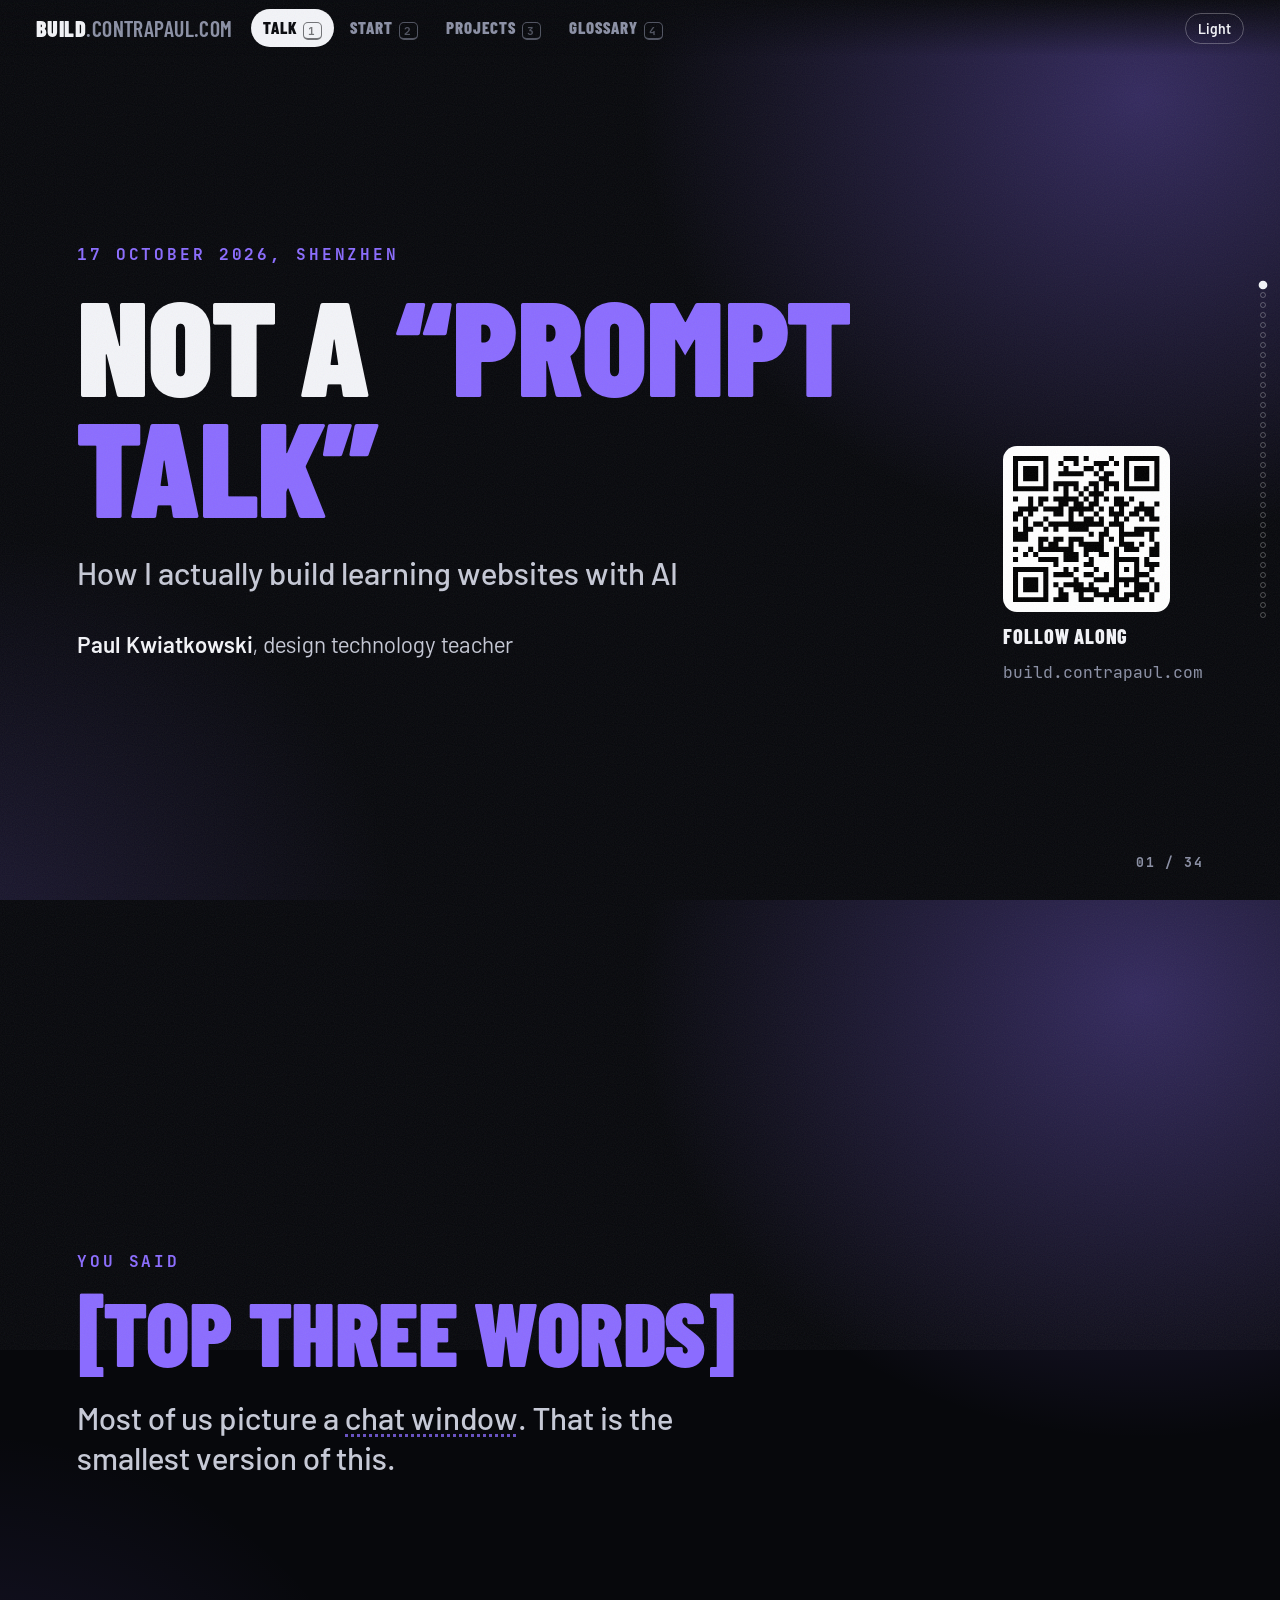
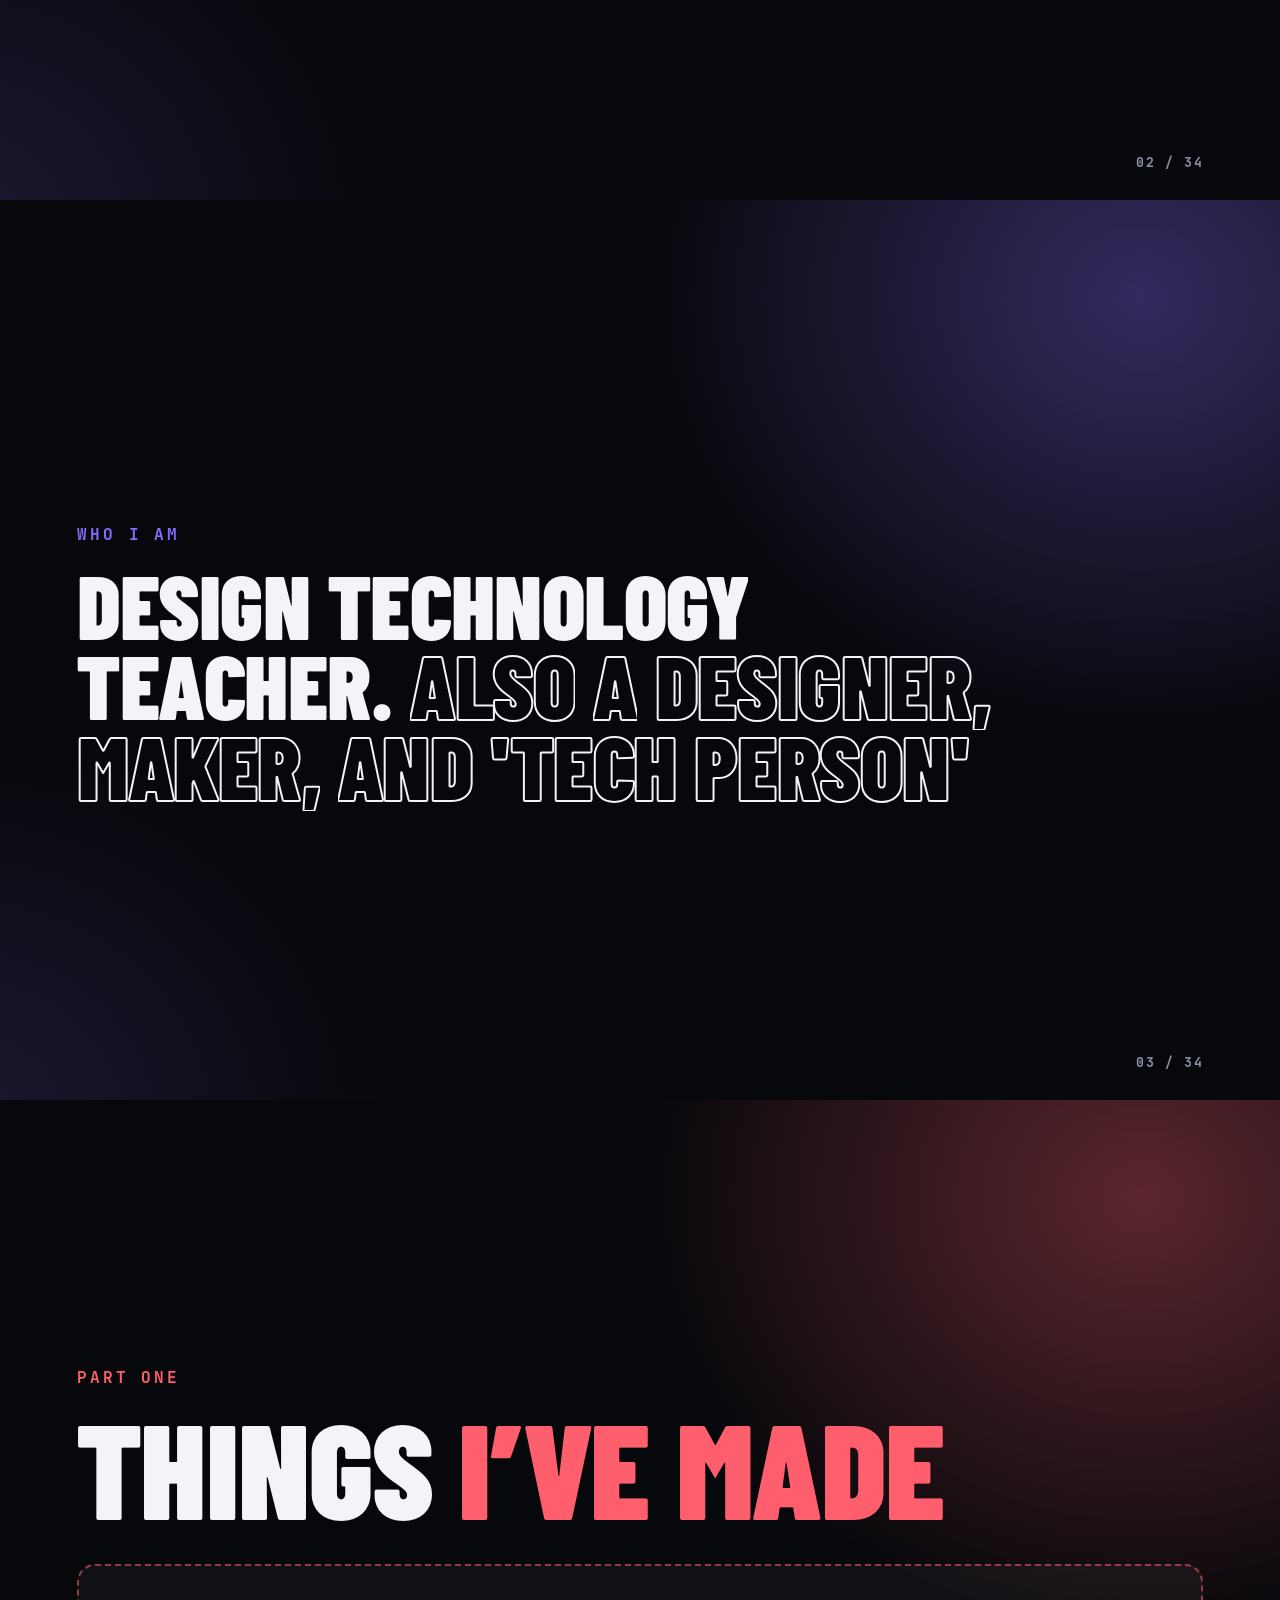
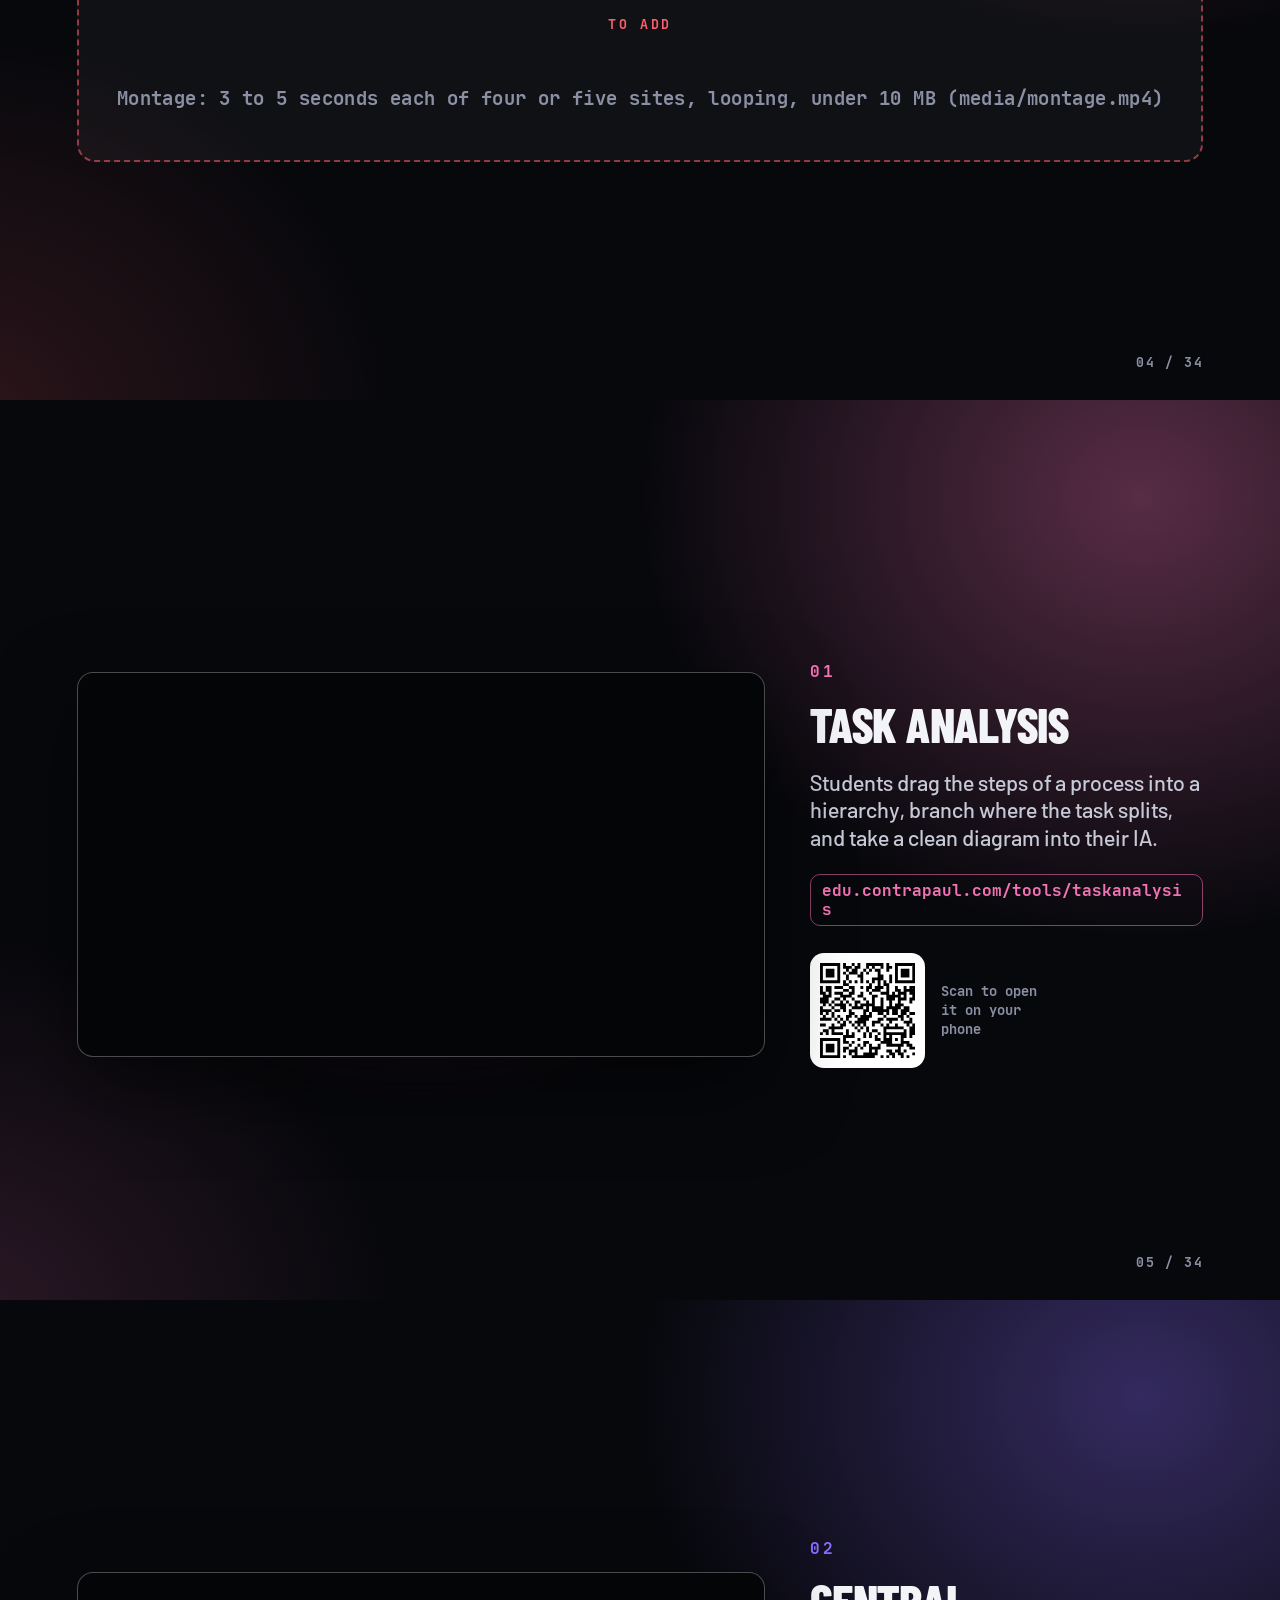
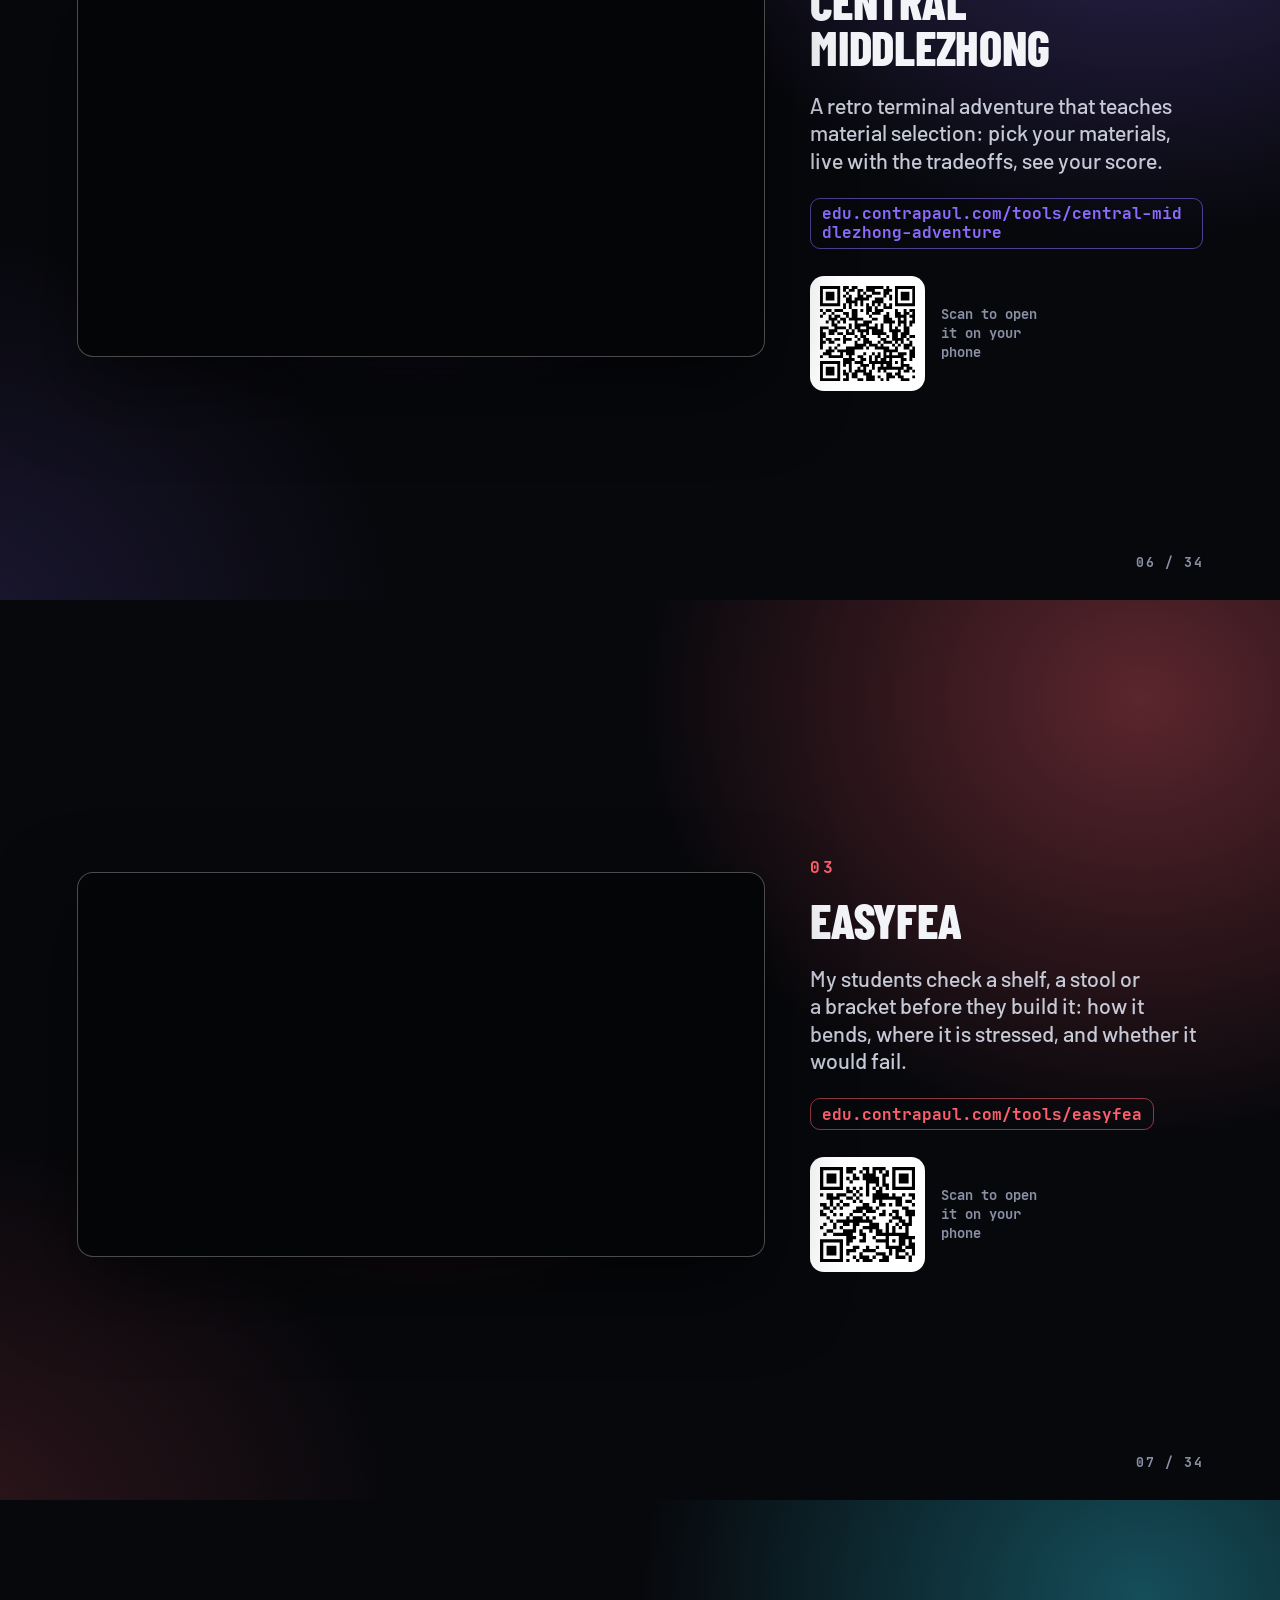
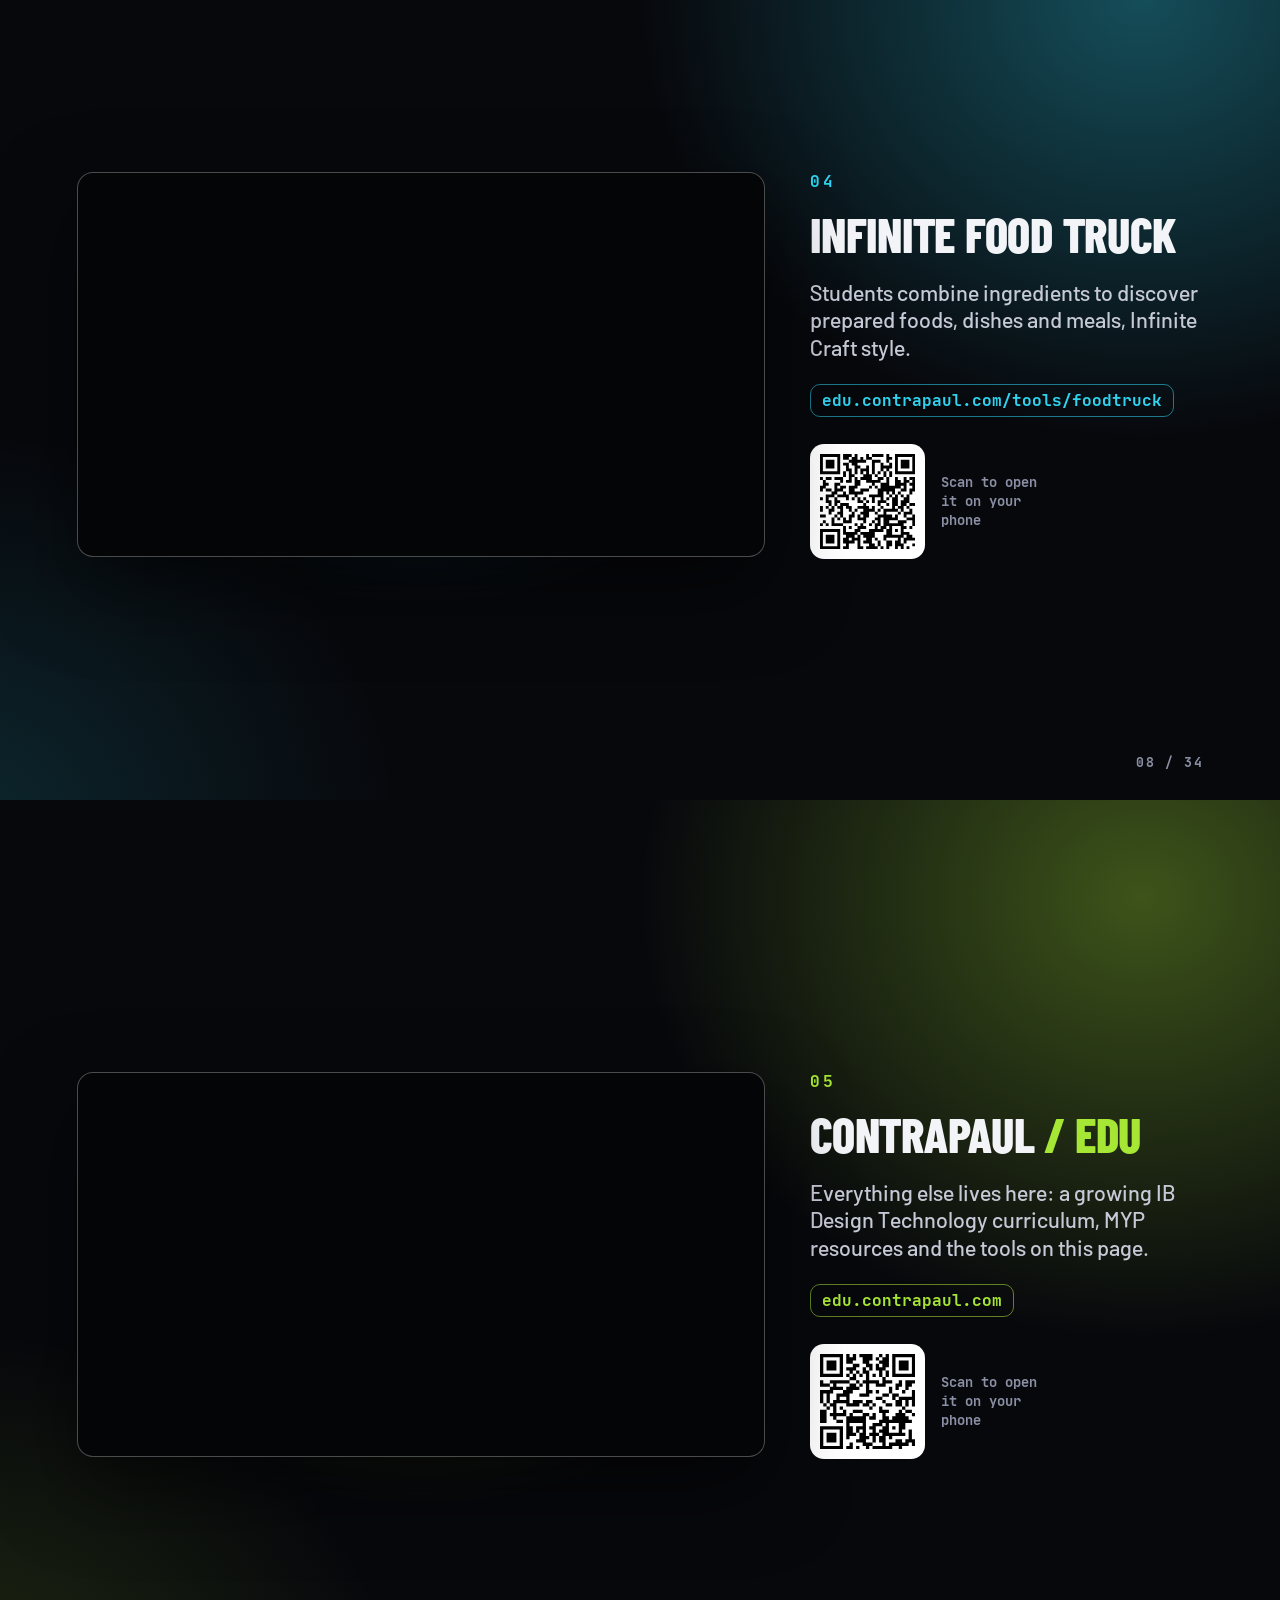
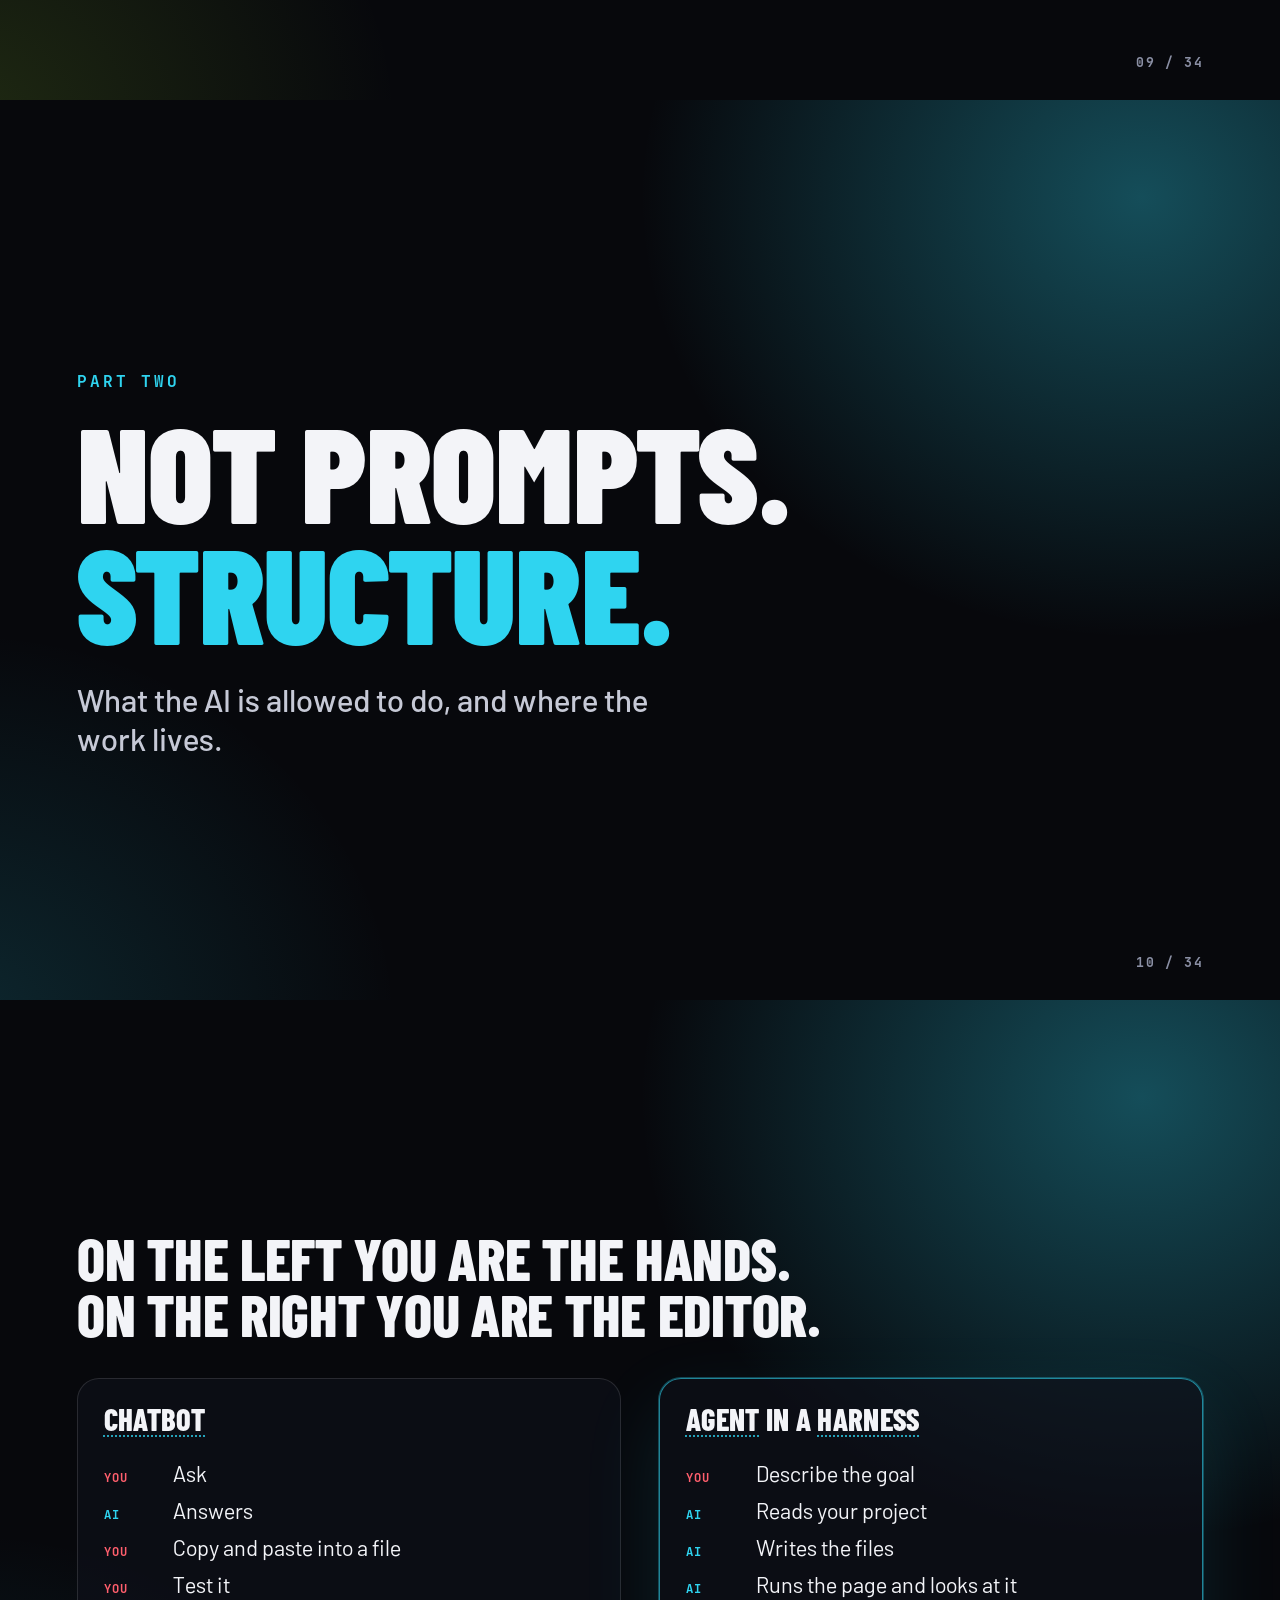
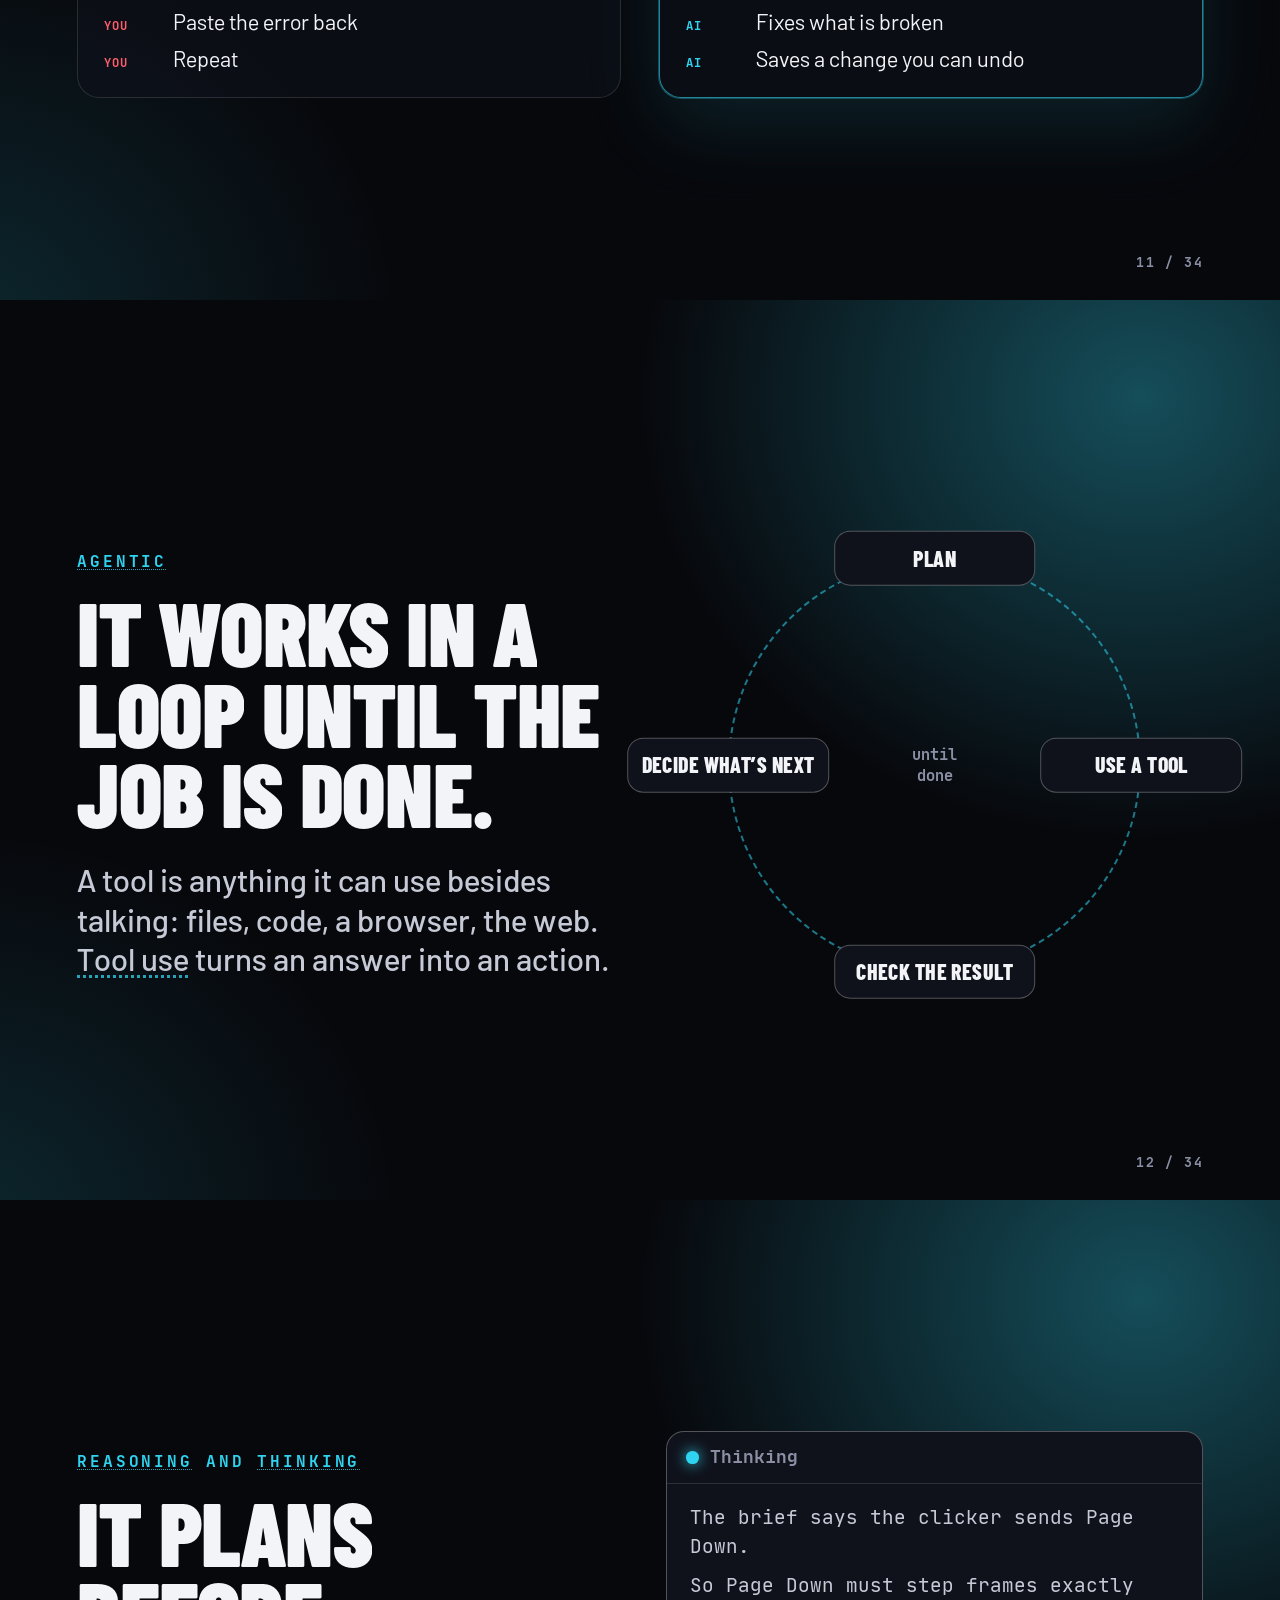
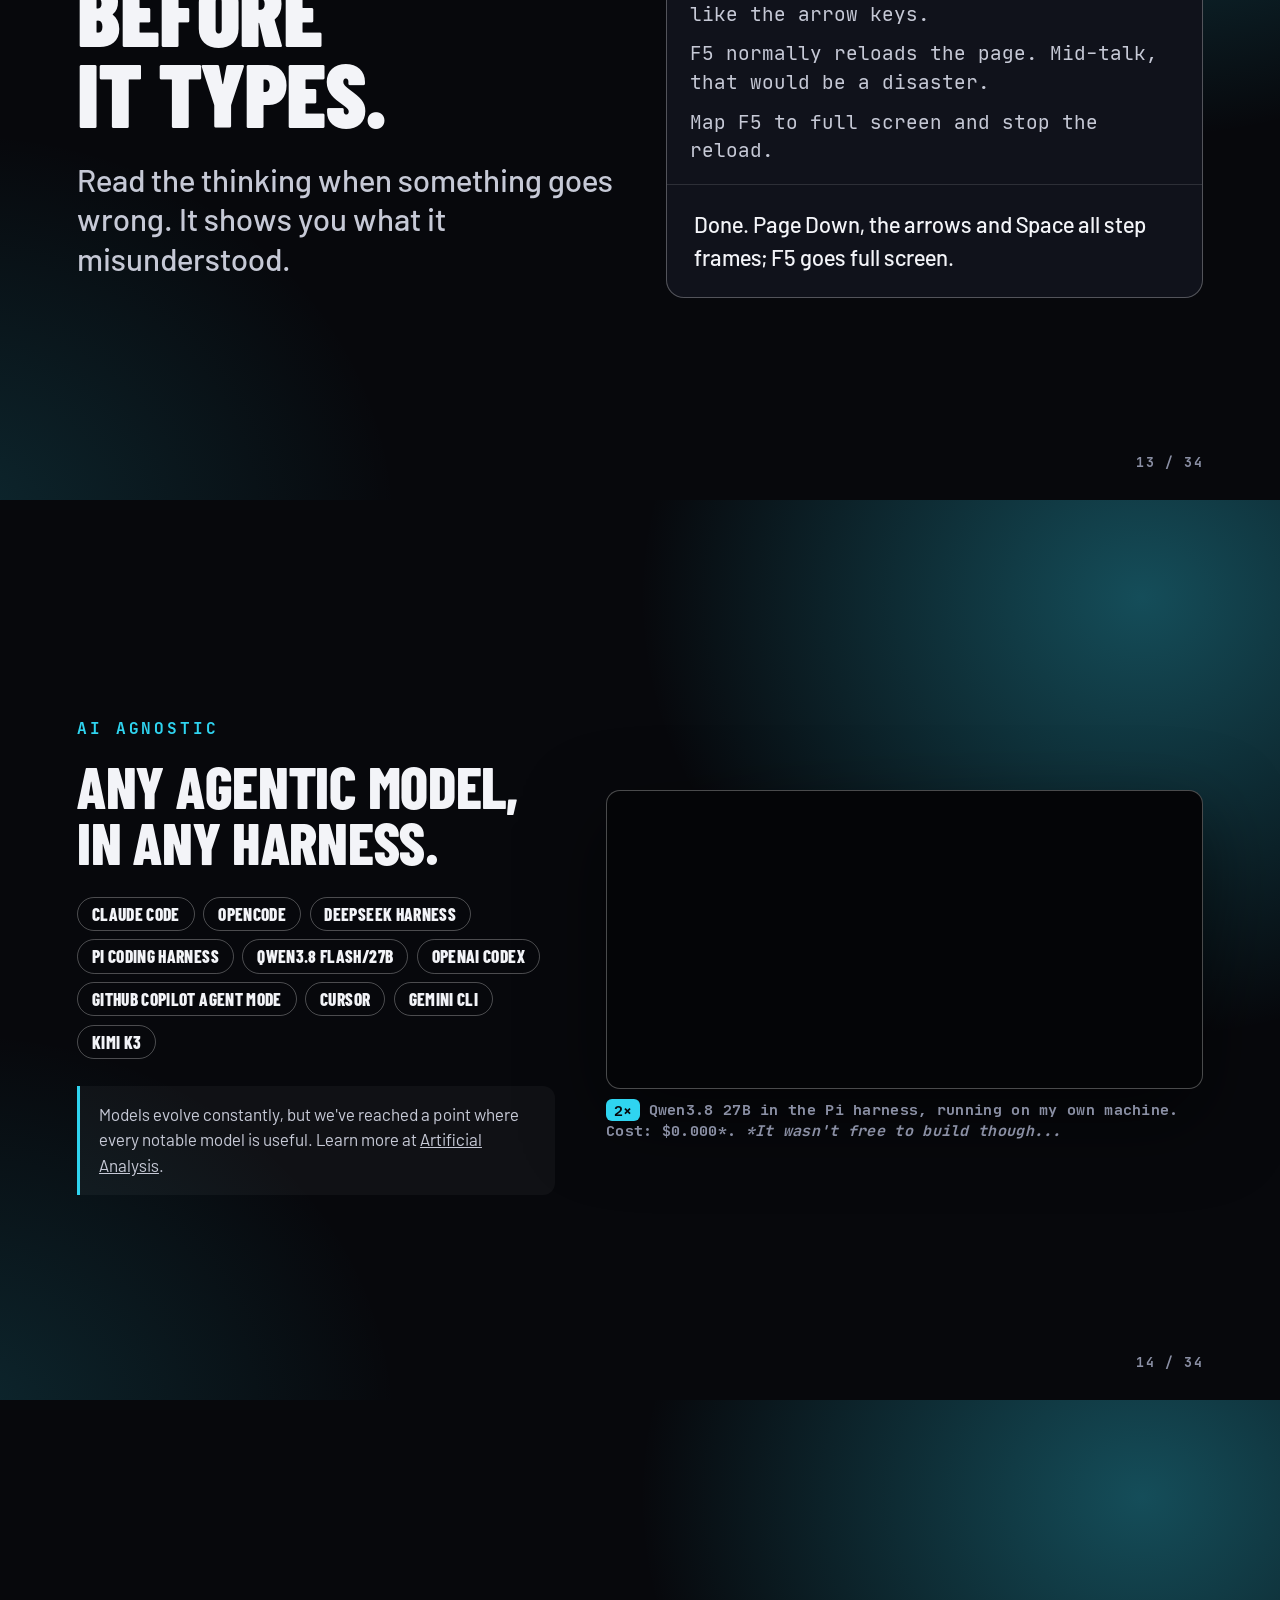
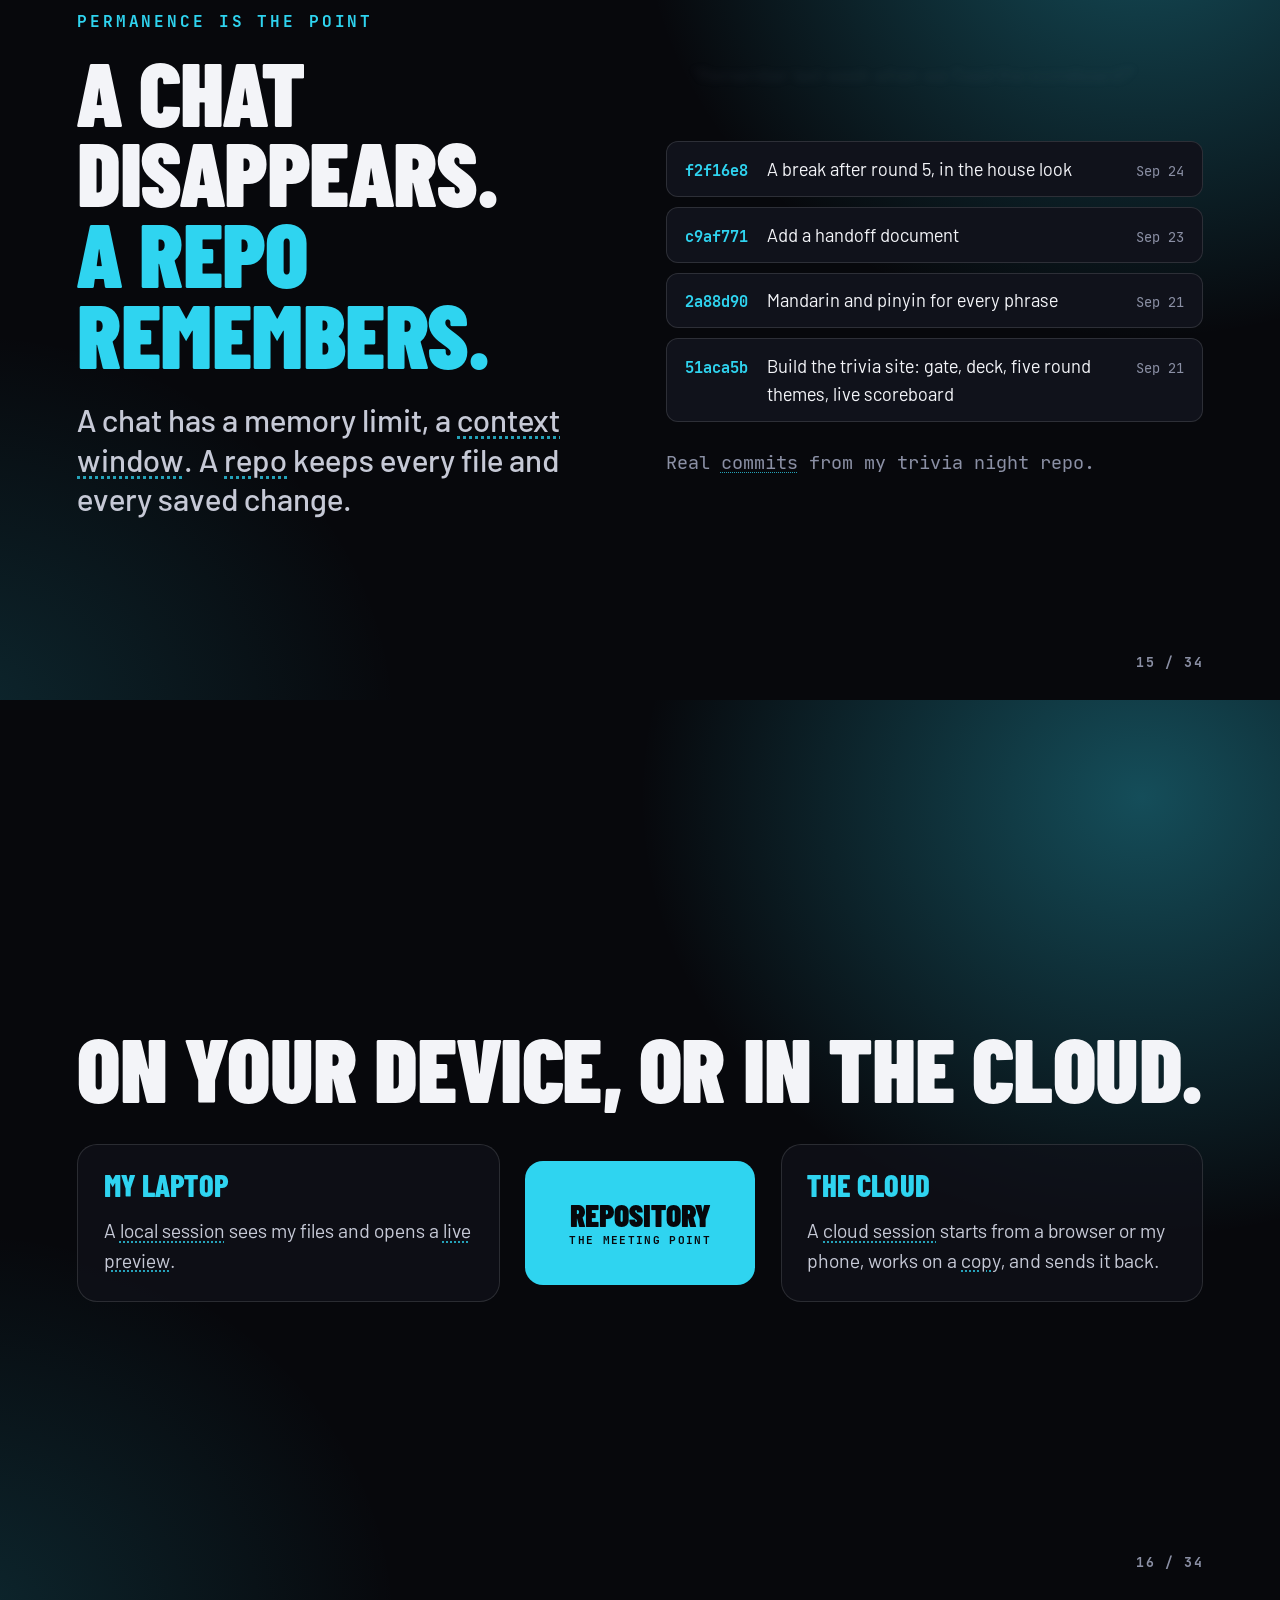
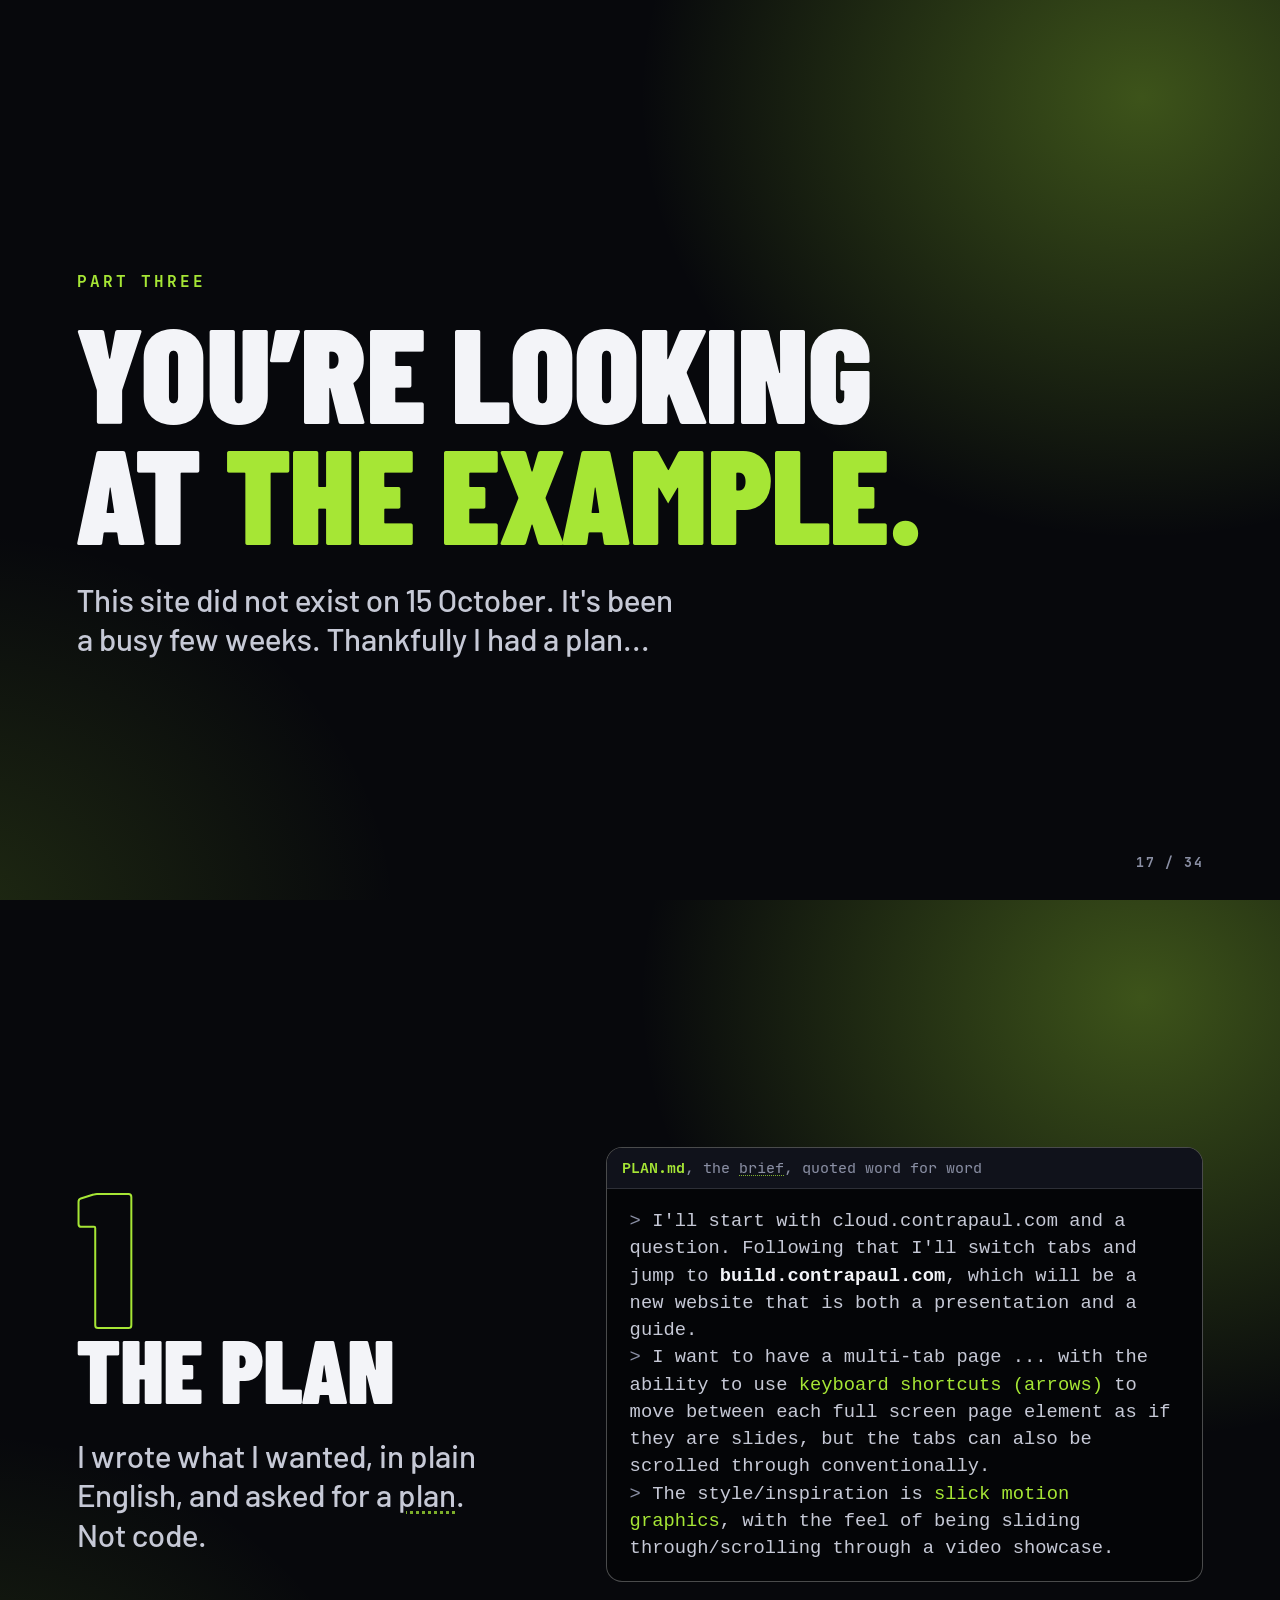
==== commit 2b90f9fe: "Updates" ====
--- a/index.html
+++ b/index.html
@@ -99,28 +99,41 @@
     </div>
   </section>
 
-  <!-- T5 to T7: resources -->
-  <section class="frame h-made" aria-label="Resource 1">
-    <div class="inner split wide-right">
-      <div>
+  <!-- T5: Task Analysis (resource 1 of 5) -->
+  <section class="frame showcase h-made" aria-label="Task Analysis">
+    <div class="inner showcase-grid">
+      <figure class="showcase-clip" data-reveal="left">
+        <video data-clip src="media/taskanalysis.mp4" muted loop playsinline preload="none" aria-label="Task Analysis in use"></video>
+      </figure>
+      <div class="showcase-info">
         <p class="kicker" data-reveal>01</p>
-        <h2 class="h2" data-words><span class="fill">[Resource 1]</span></h2>
-        <p class="lede" data-reveal><span class="fill">[The problem it solves]</span></p>
-        <p class="lede" data-reveal style="font-size: .7em"><span class="fill">[How long it took]</span></p>
-      </div>
-      <div class="ph" data-reveal="right">Looping screen recording of the resource in use, plus a QR code to it</div>
-    </div>
-  </section>
-
-  <section class="frame h-made" aria-label="Resource 2">
-    <div class="inner split wide-right">
-      <div>
+        <h2 class="h2" data-words>Task Analysis</h2>
+        <p class="lede" data-reveal>Students drag the steps of a process into a hierarchy, branch where the task splits, and take a clean diagram into their IA.</p>
+        <a class="addr" data-reveal href="https://edu.contrapaul.com/tools/taskanalysis/">edu.contrapaul.com/tools/taskanalysis</a><a class="showcase-open" href="https://edu.contrapaul.com/tools/taskanalysis/">Open</a>
+        <div class="showcase-qr" data-reveal>
+          <div class="qr" data-qr="https://edu.contrapaul.com/tools/taskanalysis/"></div>
+          <span>Scan to open it on your phone</span>
+        </div>
+      </div>
+    </div>
+  </section>
+
+  <!-- T6: Central Middlezhong (resource 2 of 5) -->
+  <section class="frame showcase h-made" aria-label="Central Middlezhong">
+    <div class="inner showcase-grid">
+      <figure class="showcase-clip" data-reveal="left">
+        <video data-clip src="media/centralmiddlezhong.mp4" muted loop playsinline preload="none" aria-label="Central Middlezhong in use"></video>
+      </figure>
+      <div class="showcase-info">
         <p class="kicker" data-reveal>02</p>
-        <h2 class="h2" data-words><span class="fill">[Resource 2]</span></h2>
-        <p class="lede" data-reveal><span class="fill">[The problem it solves]</span></p>
-        <p class="lede" data-reveal style="font-size: .7em"><span class="fill">[How long it took]</span></p>
-      </div>
-      <div class="ph" data-reveal="right">Looping screen recording of the resource in use, plus a QR code to it</div>
+        <h2 class="h2" data-words>Central Middlezhong</h2>
+        <p class="lede" data-reveal>A retro terminal adventure that teaches material selection: pick your materials, live with the tradeoffs, see your score.</p>
+        <a class="addr" data-reveal href="https://edu.contrapaul.com/tools/central-middlezhong-adventure">edu.contrapaul.com/tools/central-middlezhong-adventure</a><a class="showcase-open" href="https://edu.contrapaul.com/tools/central-middlezhong-adventure">Open</a>
+        <div class="showcase-qr" data-reveal>
+          <div class="qr" data-qr="https://edu.contrapaul.com/tools/central-middlezhong-adventure"></div>
+          <span>Scan to open it on your phone</span>
+        </div>
+      </div>
     </div>
   </section>
 
@@ -143,29 +156,41 @@
     </div>
   </section>
 
-  <!-- T7b: resource 4 -->
-  <section class="frame h-made" aria-label="Resource 4">
-    <div class="inner split wide-right">
-      <div>
+  <!-- T7b: Infinite Food Truck (resource 4 of 5), reuses the Projects clip -->
+  <section class="frame showcase h-made" aria-label="Infinite Food Truck">
+    <div class="inner showcase-grid">
+      <figure class="showcase-clip" data-reveal="left">
+        <video data-clip src="media/infinitefoodtruck.mp4" muted loop playsinline preload="none" aria-label="Infinite Food Truck in use"></video>
+      </figure>
+      <div class="showcase-info">
         <p class="kicker" data-reveal>04</p>
-        <h2 class="h2" data-words><span class="fill">[Resource 4]</span></h2>
-        <p class="lede" data-reveal><span class="fill">[The problem it solves]</span></p>
-        <p class="lede" data-reveal style="font-size: .7em"><span class="fill">[How long it took]</span></p>
-      </div>
-      <div class="ph" data-reveal="right">Looping screen recording of the resource in use, plus a QR code to it</div>
-    </div>
-  </section>
-
-  <!-- T7c: resource 5 -->
-  <section class="frame h-made" aria-label="Resource 5">
-    <div class="inner split wide-right">
-      <div>
+        <h2 class="h2" data-words>Infinite Food Truck</h2>
+        <p class="lede" data-reveal>Students combine ingredients to discover prepared foods, dishes and meals, Infinite Craft style.</p>
+        <a class="addr" data-reveal href="https://edu.contrapaul.com/tools/foodtruck/">edu.contrapaul.com/tools/foodtruck</a><a class="showcase-open" href="https://edu.contrapaul.com/tools/foodtruck/">Open</a>
+        <div class="showcase-qr" data-reveal>
+          <div class="qr" data-qr="https://edu.contrapaul.com/tools/foodtruck/"></div>
+          <span>Scan to open it on your phone</span>
+        </div>
+      </div>
+    </div>
+  </section>
+
+  <!-- T7c: the edu site (resource 5 of 5) -->
+  <section class="frame showcase h-made" aria-label="The edu site">
+    <div class="inner showcase-grid">
+      <figure class="showcase-clip" data-reveal="left">
+        <video data-clip src="media/edusite.mp4" muted loop playsinline preload="none" aria-label="The edu site in use"></video>
+      </figure>
+      <div class="showcase-info">
         <p class="kicker" data-reveal>05</p>
-        <h2 class="h2" data-words><span class="fill">[Resource 5]</span></h2>
-        <p class="lede" data-reveal><span class="fill">[The problem it solves]</span></p>
-        <p class="lede" data-reveal style="font-size: .7em"><span class="fill">[How long it took]</span></p>
-      </div>
-      <div class="ph" data-reveal="right">Looping screen recording of the resource in use, plus a QR code to it</div>
+        <h2 class="h2" data-words>contrapaul <span class="accent">/ edu</span></h2>
+        <p class="lede" data-reveal>Everything else lives here: a growing IB Design Technology curriculum, MYP resources and the tools on this page.</p>
+        <a class="addr" data-reveal href="https://edu.contrapaul.com/">edu.contrapaul.com</a><a class="showcase-open" href="https://edu.contrapaul.com/">Open</a>
+        <div class="showcase-qr" data-reveal>
+          <div class="qr" data-qr="https://edu.contrapaul.com/"></div>
+          <span>Scan to open it on your phone</span>
+        </div>
+      </div>
     </div>
   </section>
 
@@ -848,7 +873,7 @@
         <video data-clip src="media/aieducation.mp4" muted loop playsinline preload="none" aria-label="AI in Education in use"></video>
       </figure>
       <div class="showcase-info">
-        <p class="kicker" data-reveal>Project 01 of 11</p>
+        <p class="kicker" data-reveal>Project 01 of 12</p>
         <h2 class="h2" data-words>AI in Education</h2>
         <p class="lede" data-reveal>How AI tools work today, why the 2023 picture of them is out of date, and how to use them to learn rather than to skip learning.</p>
         <a class="addr" data-reveal href="https://edu.contrapaul.com/ai/">edu.contrapaul.com/ai</a><a class="showcase-open" href="https://edu.contrapaul.com/ai/">Open</a>
@@ -865,7 +890,7 @@
         <video data-clip src="media/breadboard.mp4" muted loop playsinline preload="none" aria-label="Breadboard in use"></video>
       </figure>
       <div class="showcase-info">
-        <p class="kicker" data-reveal>Project 02 of 11</p>
+        <p class="kicker" data-reveal>Project 02 of 12</p>
         <h2 class="h2" data-words>Breadboard</h2>
         <p class="lede" data-reveal>Wire ESP32-S3 projects on a virtual breadboard and test your CircuitPython code before you build it for real.</p>
         <a class="addr" data-reveal href="https://edu.contrapaul.com/tools/breadboard/">edu.contrapaul.com/tools/breadboard</a><a class="showcase-open" href="https://edu.contrapaul.com/tools/breadboard/">Open</a>
@@ -882,7 +907,7 @@
         <video data-clip src="media/electronicscatalog.mp4" muted loop playsinline preload="none" aria-label="Electronics Parts Catalog in use"></video>
       </figure>
       <div class="showcase-info">
-        <p class="kicker" data-reveal>Project 03 of 11</p>
+        <p class="kicker" data-reveal>Project 03 of 12</p>
         <h2 class="h2" data-words>Electronics Parts Catalog</h2>
         <p class="lede" data-reveal>Microcontrollers, sensors and components for the grade 10 electronics unit. Filter by signal type, then open a card for pins, wiring and warnings.</p>
         <a class="addr" data-reveal href="https://edu.contrapaul.com/tools/electronics/">edu.contrapaul.com/tools/electronics</a><a class="showcase-open" href="https://edu.contrapaul.com/tools/electronics/">Open</a>
@@ -899,7 +924,7 @@
         <video data-clip src="media/infinitefoodtruck.mp4" muted loop playsinline preload="none" aria-label="Infinite Food Truck in use"></video>
       </figure>
       <div class="showcase-info">
-        <p class="kicker" data-reveal>Project 04 of 11</p>
+        <p class="kicker" data-reveal>Project 04 of 12</p>
         <h2 class="h2" data-words>Infinite Food Truck</h2>
         <p class="lede" data-reveal>Combine ingredients to discover prepared foods, dishes and meals, Infinite Craft style.</p>
         <a class="addr" data-reveal href="https://edu.contrapaul.com/tools/foodtruck/">edu.contrapaul.com/tools/foodtruck</a><a class="showcase-open" href="https://edu.contrapaul.com/tools/foodtruck/">Open</a>
@@ -916,7 +941,7 @@
         <video data-clip src="media/gamemechanics.mp4" muted loop playsinline preload="none" aria-label="Game Mechanics Catalog in use"></video>
       </figure>
       <div class="showcase-info">
-        <p class="kicker" data-reveal>Project 05 of 11</p>
+        <p class="kicker" data-reveal>Project 05 of 12</p>
         <h2 class="h2" data-words>Game Mechanics Catalog</h2>
         <p class="lede" data-reveal>Tabletop game mechanics for student designers. Filter by what you need, then open any card for rules, examples and where to research further.</p>
         <a class="addr" data-reveal href="https://edu.contrapaul.com/tools/mechanics/">edu.contrapaul.com/tools/mechanics</a><a class="showcase-open" href="https://edu.contrapaul.com/tools/mechanics/">Open</a>
@@ -933,7 +958,7 @@
         <video data-clip src="media/gamebench.mp4" muted loop playsinline preload="none" aria-label="Game Bench in use"></video>
       </figure>
       <div class="showcase-info">
-        <p class="kicker" data-reveal>Project 06 of 11</p>
+        <p class="kicker" data-reveal>Project 06 of 12</p>
         <h2 class="h2" data-words>Game Bench</h2>
         <p class="lede" data-reveal>Tools for people making tabletop games: dice odds, custom dice, colour sets and grid paper.</p>
         <a class="addr" data-reveal href="https://make.contrapaul.com/fun/gametools/">make.contrapaul.com/fun/gametools</a><a class="showcase-open" href="https://make.contrapaul.com/fun/gametools/">Open</a>
@@ -950,7 +975,7 @@
         <video data-clip src="media/gamerecommendations.mp4" muted loop playsinline preload="none" aria-label="Recommended Games in use"></video>
       </figure>
       <div class="showcase-info">
-        <p class="kicker" data-reveal>Project 07 of 11</p>
+        <p class="kicker" data-reveal>Project 07 of 12</p>
         <h2 class="h2" data-words>Recommended Games</h2>
         <p class="lede" data-reveal>A hand-picked list of games worth playing for their educational value. Tap any one to see why it made the list.</p>
         <a class="addr" data-reveal href="https://edu.contrapaul.com/tools/greatgames/">edu.contrapaul.com/tools/greatgames</a><a class="showcase-open" href="https://edu.contrapaul.com/tools/greatgames/">Open</a>
@@ -967,7 +992,7 @@
         <video data-clip src="media/localai.mp4" muted loop playsinline preload="none" aria-label="How Local AI Works in use"></video>
       </figure>
       <div class="showcase-info">
-        <p class="kicker" data-reveal>Project 08 of 11</p>
+        <p class="kicker" data-reveal>Project 08 of 12</p>
         <h2 class="h2" data-words>How Local AI Works</h2>
         <p class="lede" data-reveal>An interactive guide to how local AI models run: hardware, memory bandwidth and the real cost of inference.</p>
         <a class="addr" data-reveal href="https://make.contrapaul.com/localai/">make.contrapaul.com/localai</a><a class="showcase-open" href="https://make.contrapaul.com/localai/">Open</a>
@@ -984,7 +1009,7 @@
         <video data-clip src="media/seatingplanner.mp4" muted loop playsinline preload="none" aria-label="Auditorium Seating Planner in use"></video>
       </figure>
       <div class="showcase-info">
-        <p class="kicker" data-reveal>Project 09 of 11</p>
+        <p class="kicker" data-reveal>Project 09 of 12</p>
         <h2 class="h2" data-words>Auditorium Seating Planner</h2>
         <p class="lede" data-reveal>Plan the auditorium seating: place and erase seat blocks, apply colour themes, then save or export the plan as an image.</p>
         <a class="addr" data-reveal href="https://edu.contrapaul.com/tools/Auditorium">edu.contrapaul.com/tools/Auditorium</a><a class="showcase-open" href="https://edu.contrapaul.com/tools/Auditorium">Open</a>
@@ -1001,7 +1026,7 @@
         <video data-clip src="media/tomeofsecrets.mp4" muted loop playsinline preload="none" aria-label="Tome of Secrets in use"></video>
       </figure>
       <div class="showcase-info">
-        <p class="kicker" data-reveal>Project 10 of 11</p>
+        <p class="kicker" data-reveal>Project 10 of 12</p>
         <h2 class="h2" data-words>Tome of Secrets</h2>
         <p class="lede" data-reveal>A deckbuilding roguelike. Contributed art and audio ship in the game, with credit.</p>
         <a class="addr" data-reveal href="https://tome.contrapaul.com/">tome.contrapaul.com</a><a class="showcase-open" href="https://tome.contrapaul.com/">Open</a>
@@ -1019,12 +1044,30 @@
         <video data-clip src="media/easyfea.mp4" muted loop playsinline preload="none" aria-label="EasyFEA in use"></video>
       </figure>
       <div class="showcase-info">
-        <p class="kicker" data-reveal>Project 11 of 11</p>
+        <p class="kicker" data-reveal>Project 11 of 12</p>
         <h2 class="h2" data-words>EasyFEA</h2>
         <p class="lede" data-reveal>A finite element analysis sandbox. Choose a product, set its materials and loads, and see how it bends, where it is stressed, and whether it would fail.</p>
         <a class="addr" data-reveal href="https://edu.contrapaul.com/tools/easyfea/">edu.contrapaul.com/tools/easyfea</a><a class="showcase-open" href="https://edu.contrapaul.com/tools/easyfea/">Open</a>
         <div class="showcase-qr" data-reveal>
           <div class="qr" data-qr="https://edu.contrapaul.com/tools/easyfea/"></div>
+          <span>Scan to open it on your phone</span>
+        </div>
+      </div>
+    </div>
+  </section>
+
+  <section class="frame showcase" aria-label="The edu site">
+    <div class="inner showcase-grid">
+      <figure class="showcase-clip" data-reveal="left">
+        <video data-clip src="media/edusite.mp4" muted loop playsinline preload="none" aria-label="The edu site in use"></video>
+      </figure>
+      <div class="showcase-info">
+        <p class="kicker" data-reveal>Project 12 of 12</p>
+        <h2 class="h2" data-words>contrapaul <span class="accent">/ edu</span></h2>
+        <p class="lede" data-reveal>A growing IB Design Technology curriculum, MYP resources and interactive tools, built by a teacher for students and teachers.</p>
+        <a class="addr" data-reveal href="https://edu.contrapaul.com/">edu.contrapaul.com</a><a class="showcase-open" href="https://edu.contrapaul.com/">Open</a>
+        <div class="showcase-qr" data-reveal>
+          <div class="qr" data-qr="https://edu.contrapaul.com/"></div>
           <span>Scan to open it on your phone</span>
         </div>
       </div>
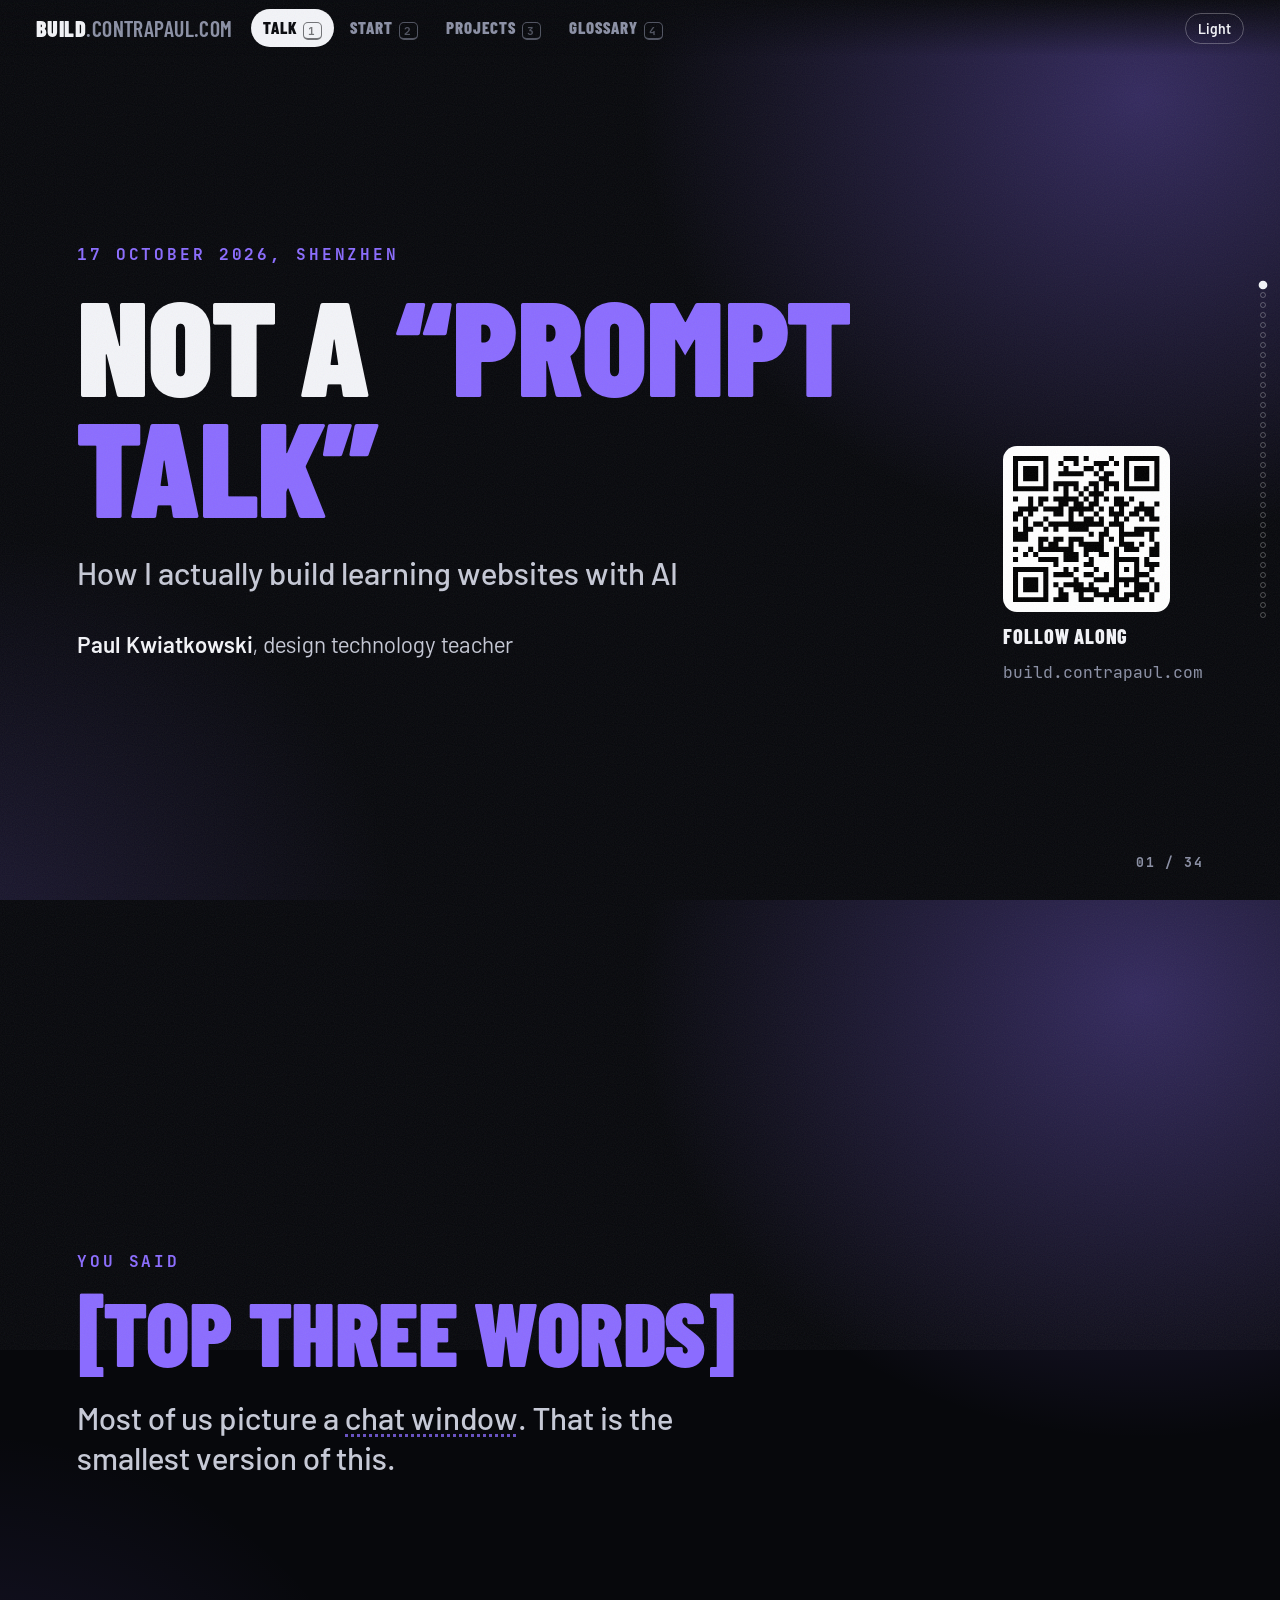
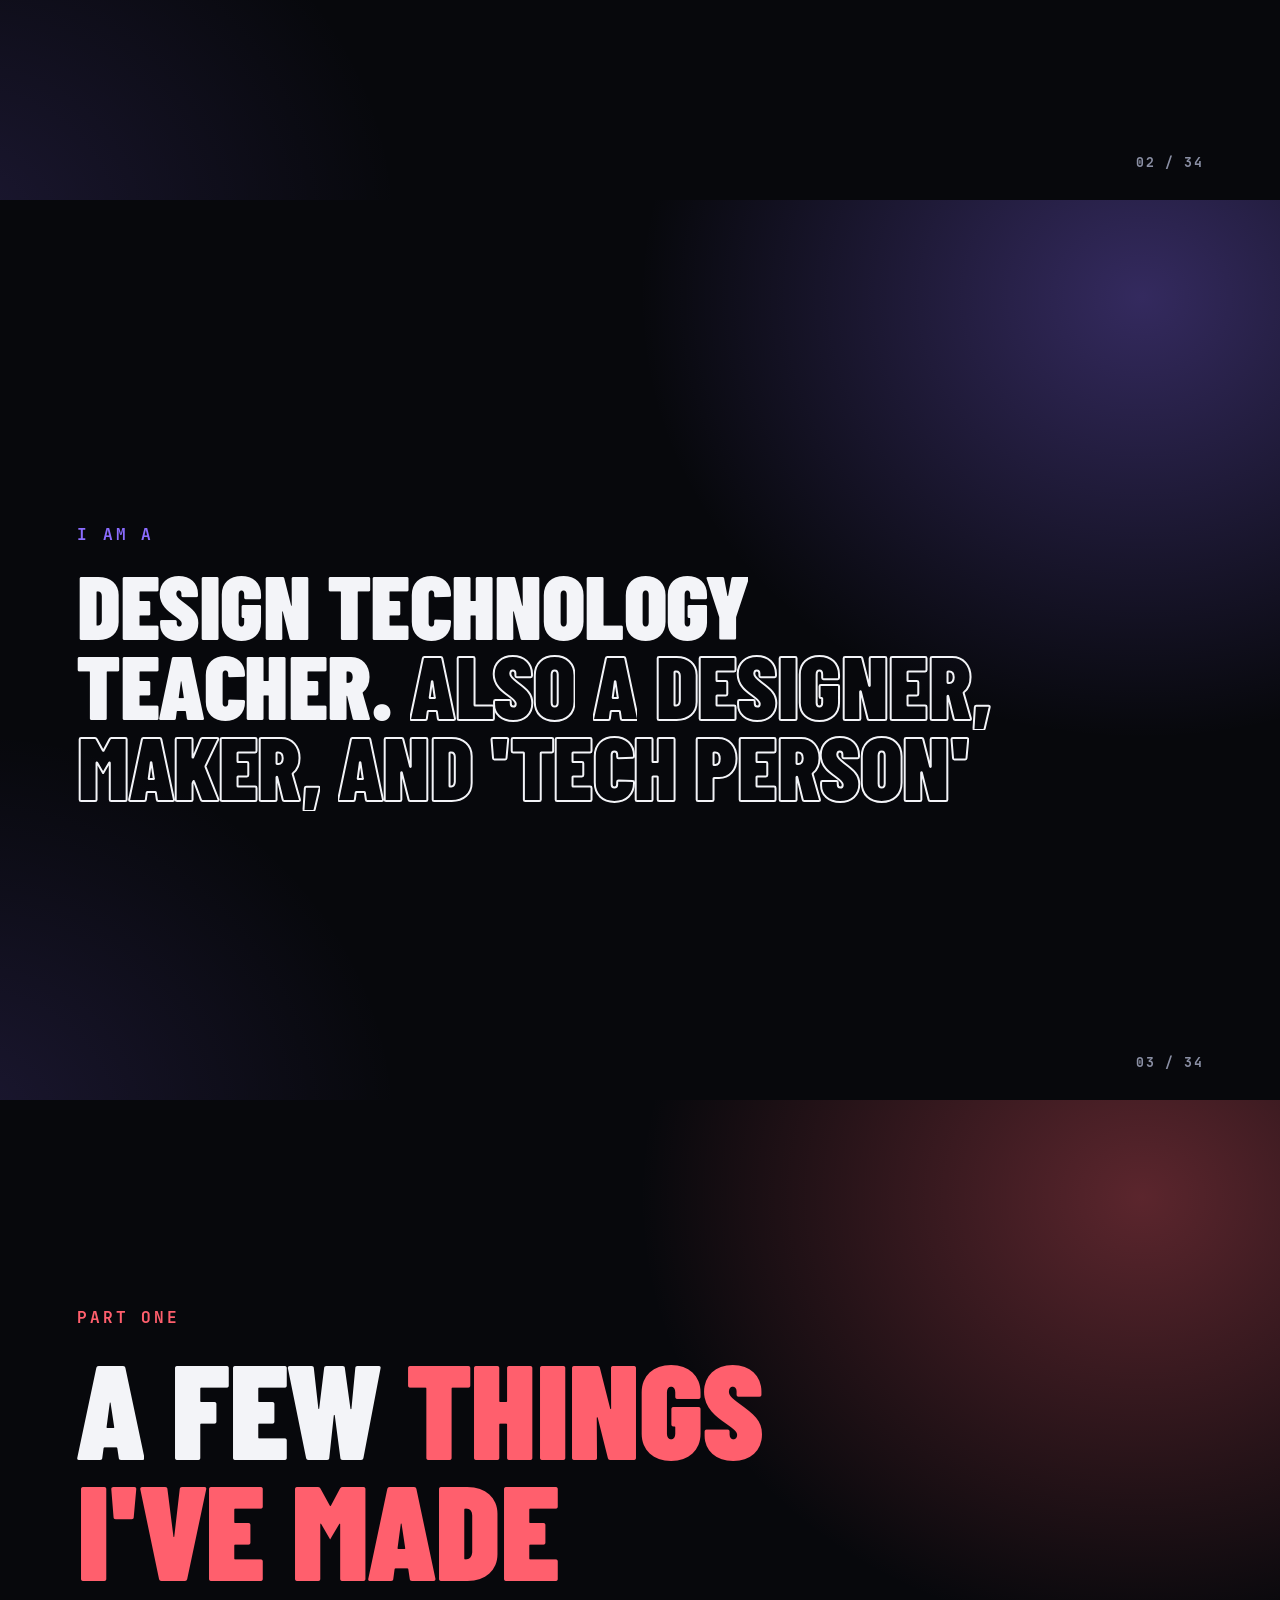
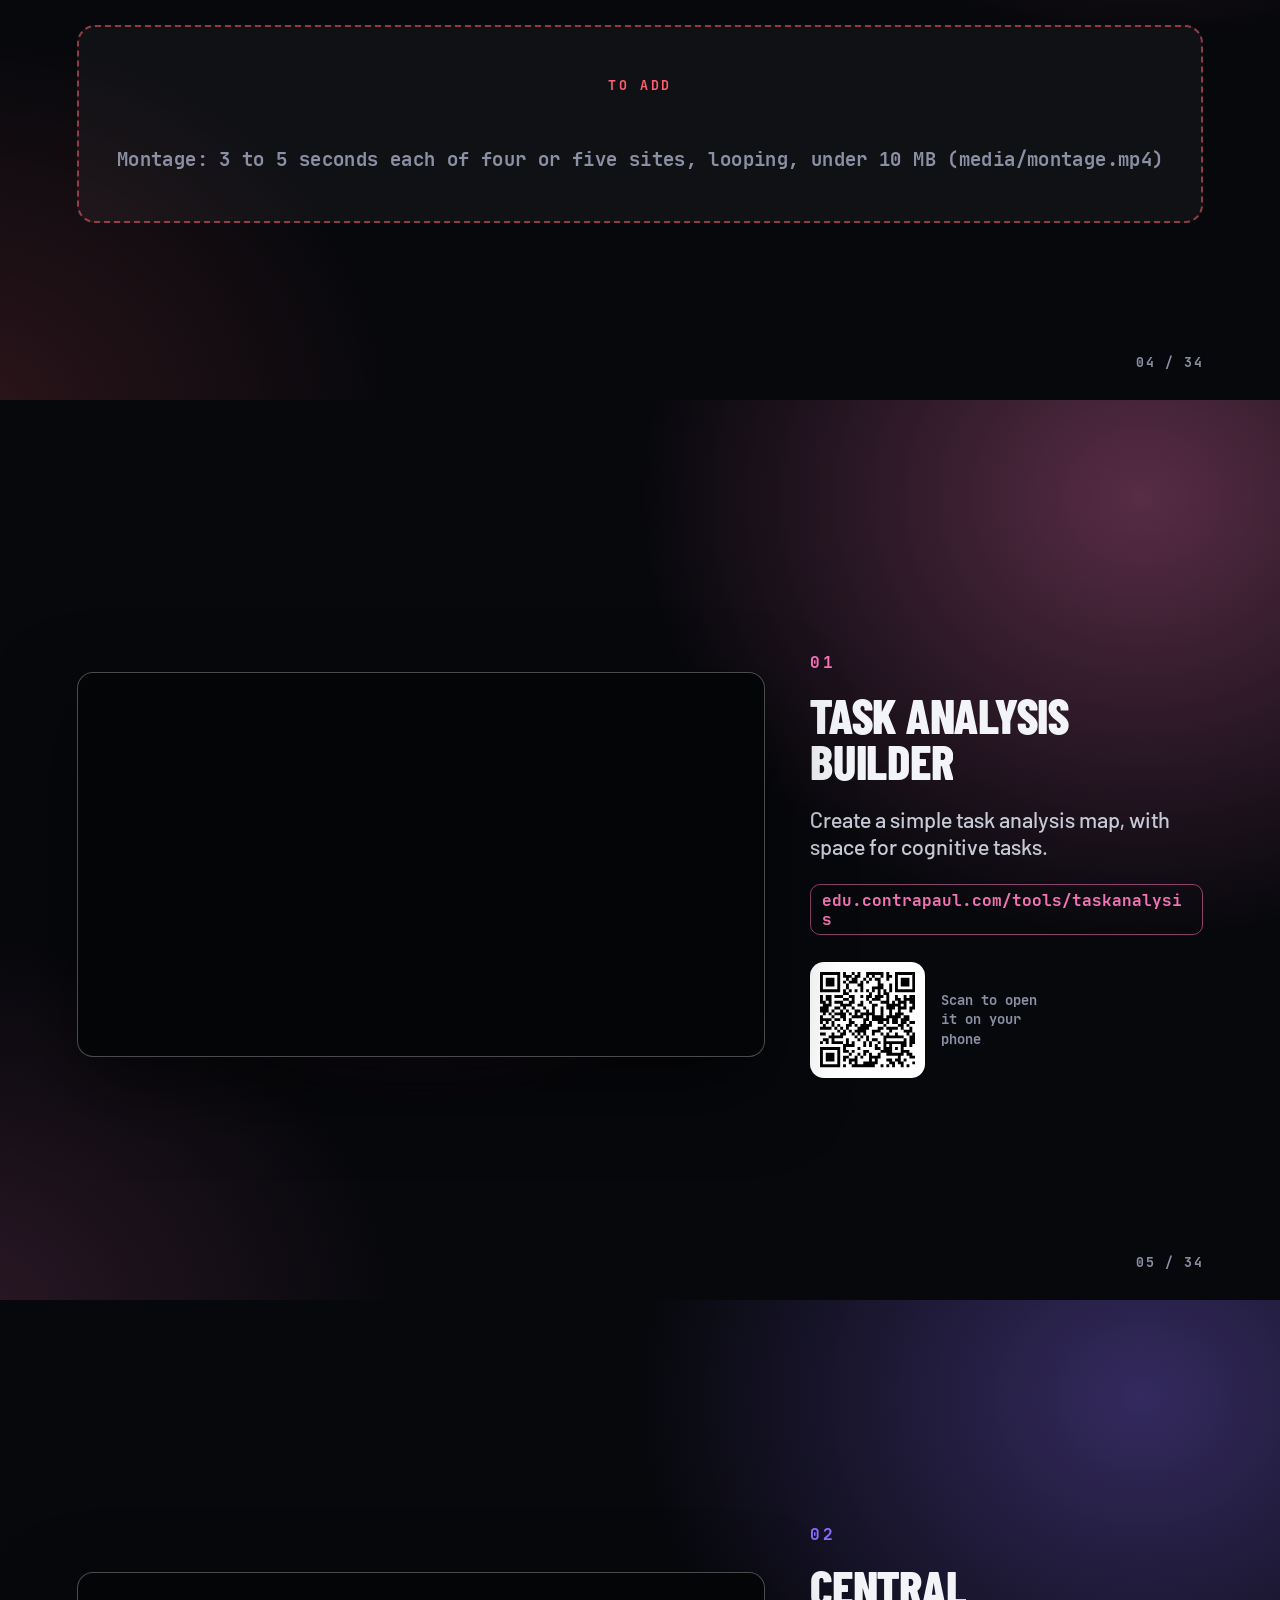
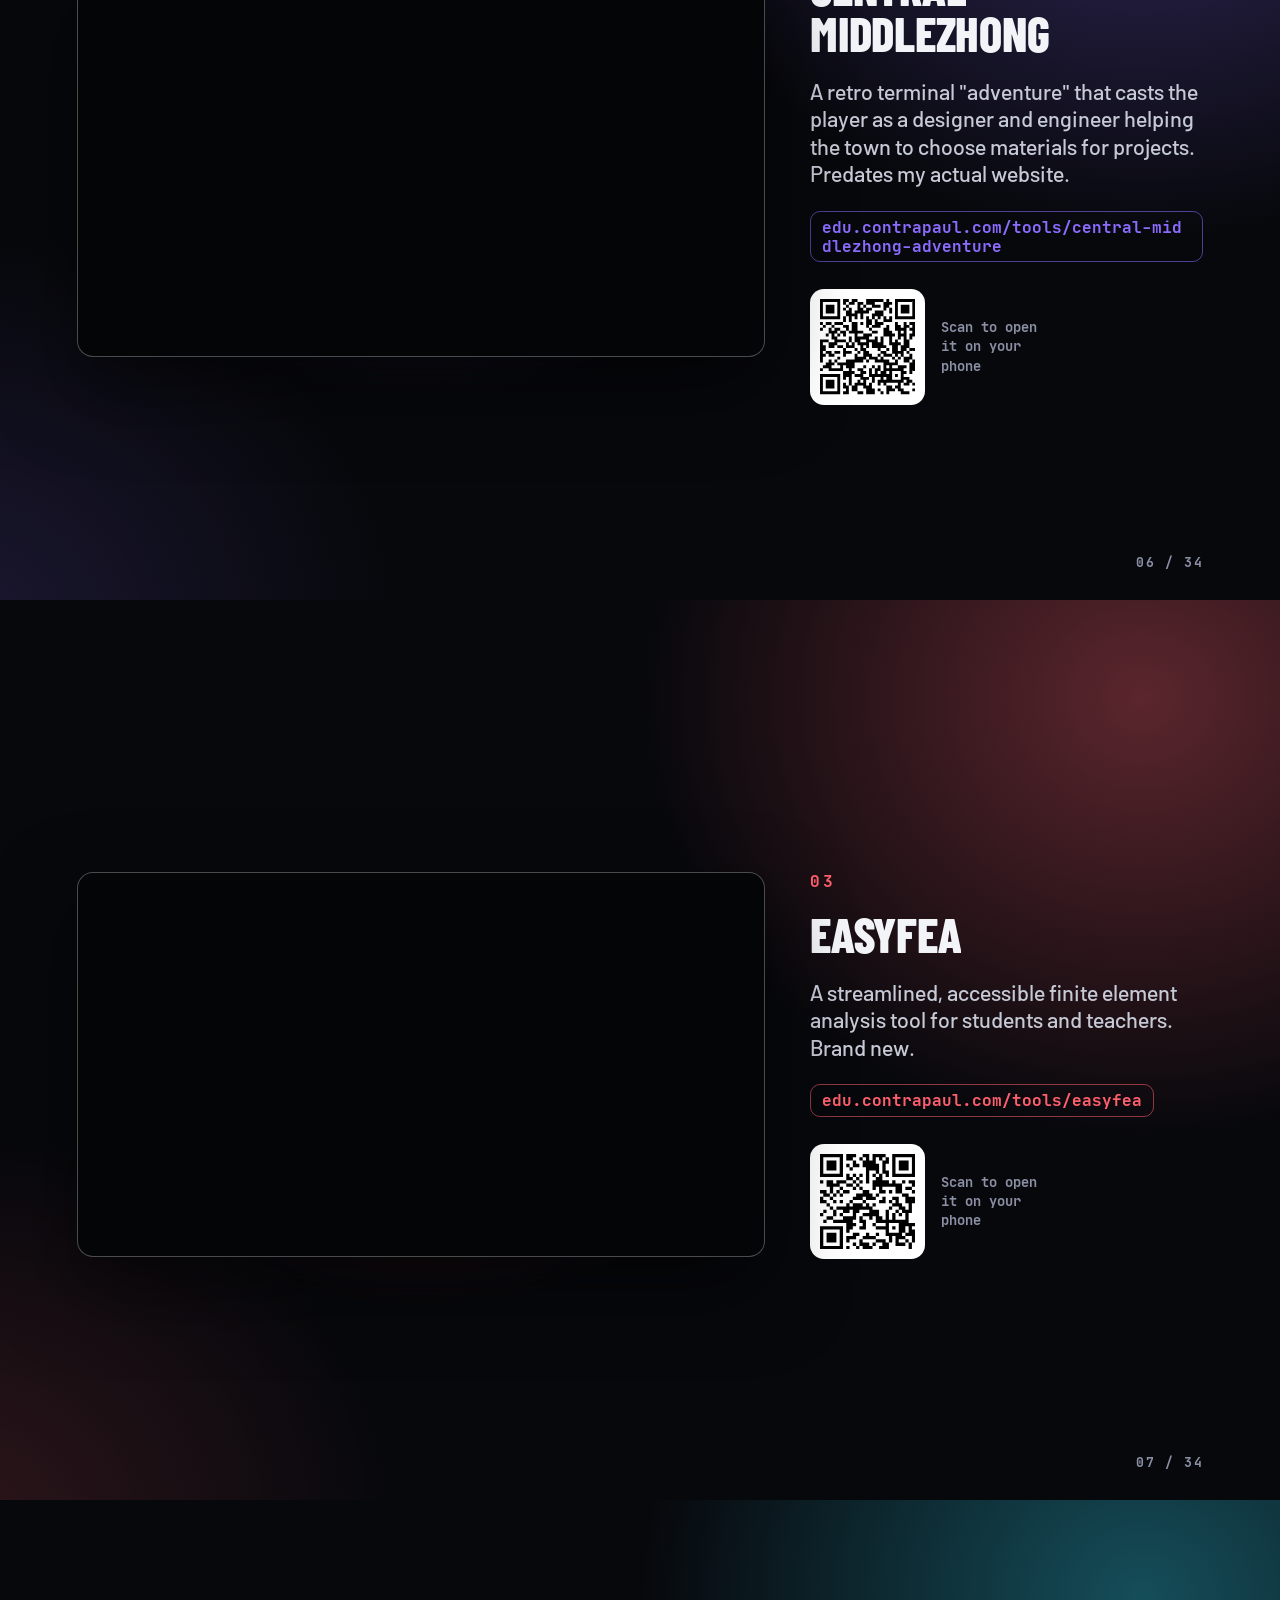
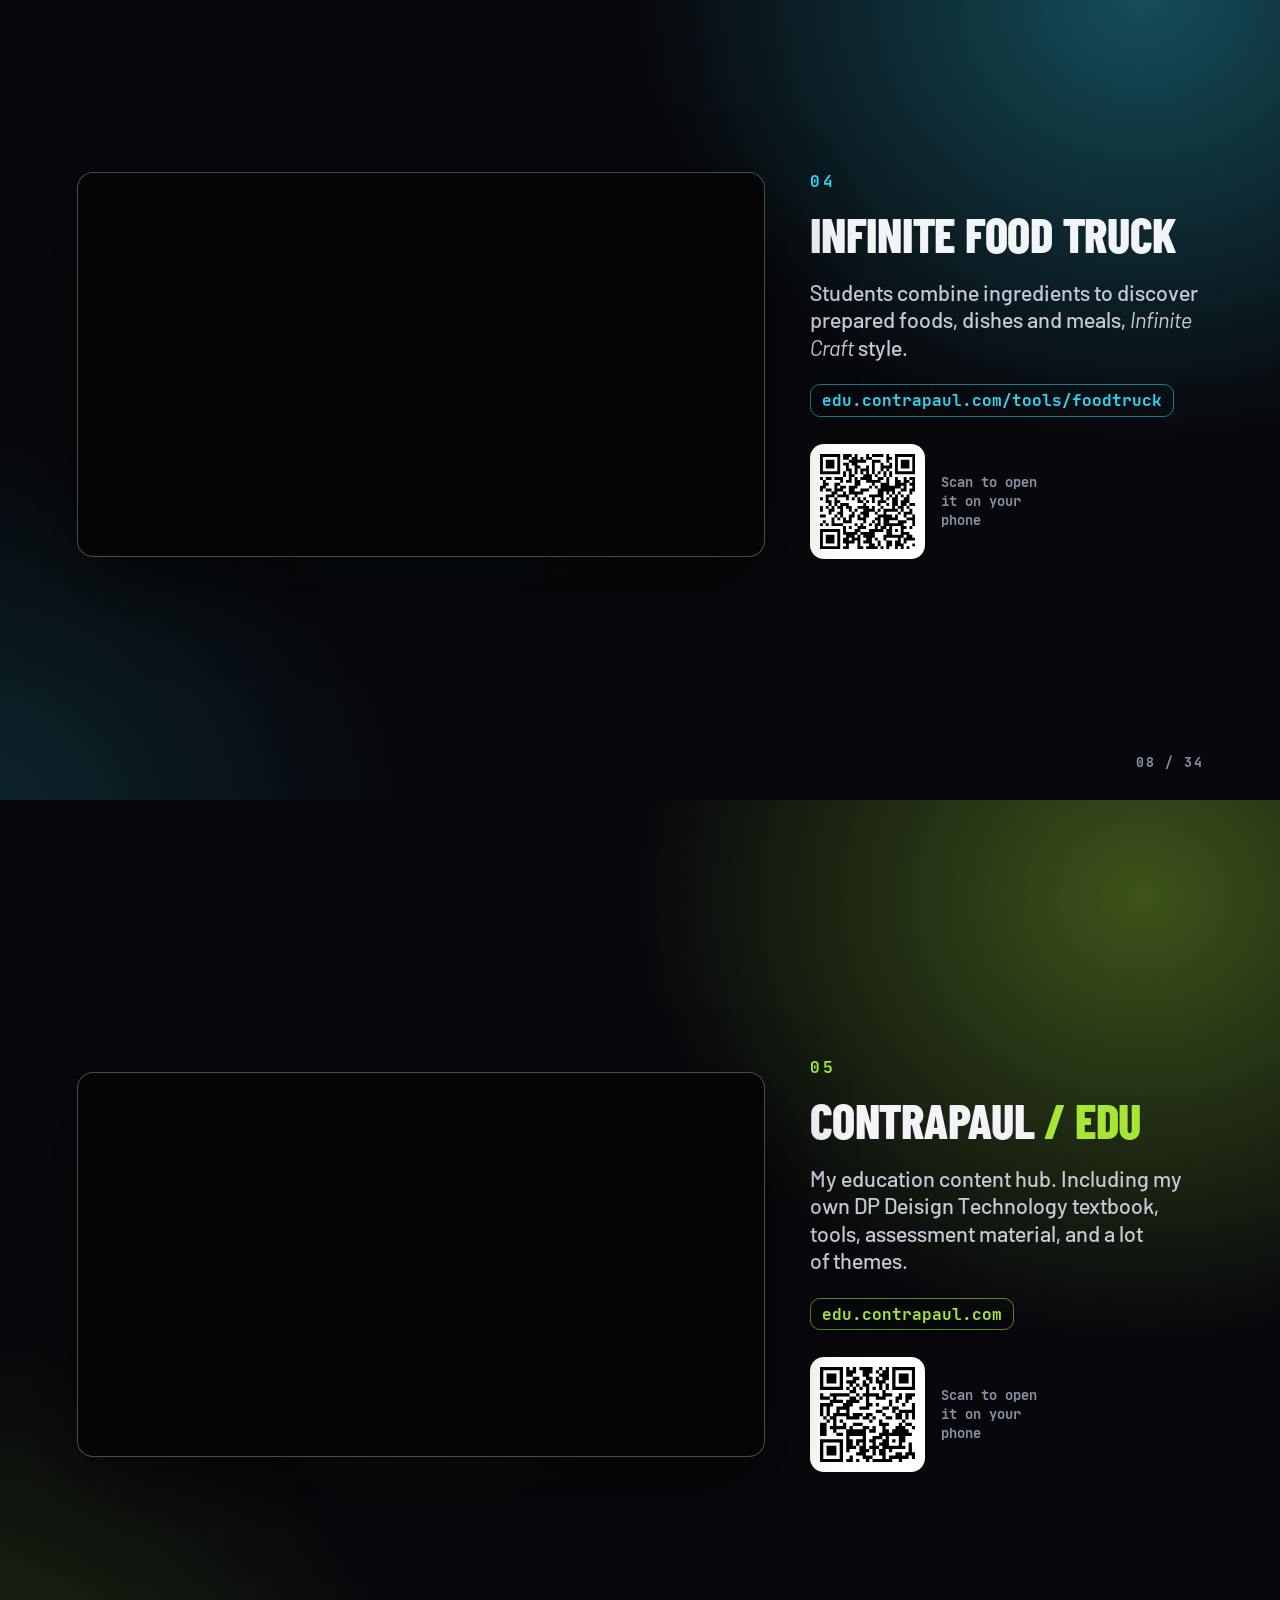
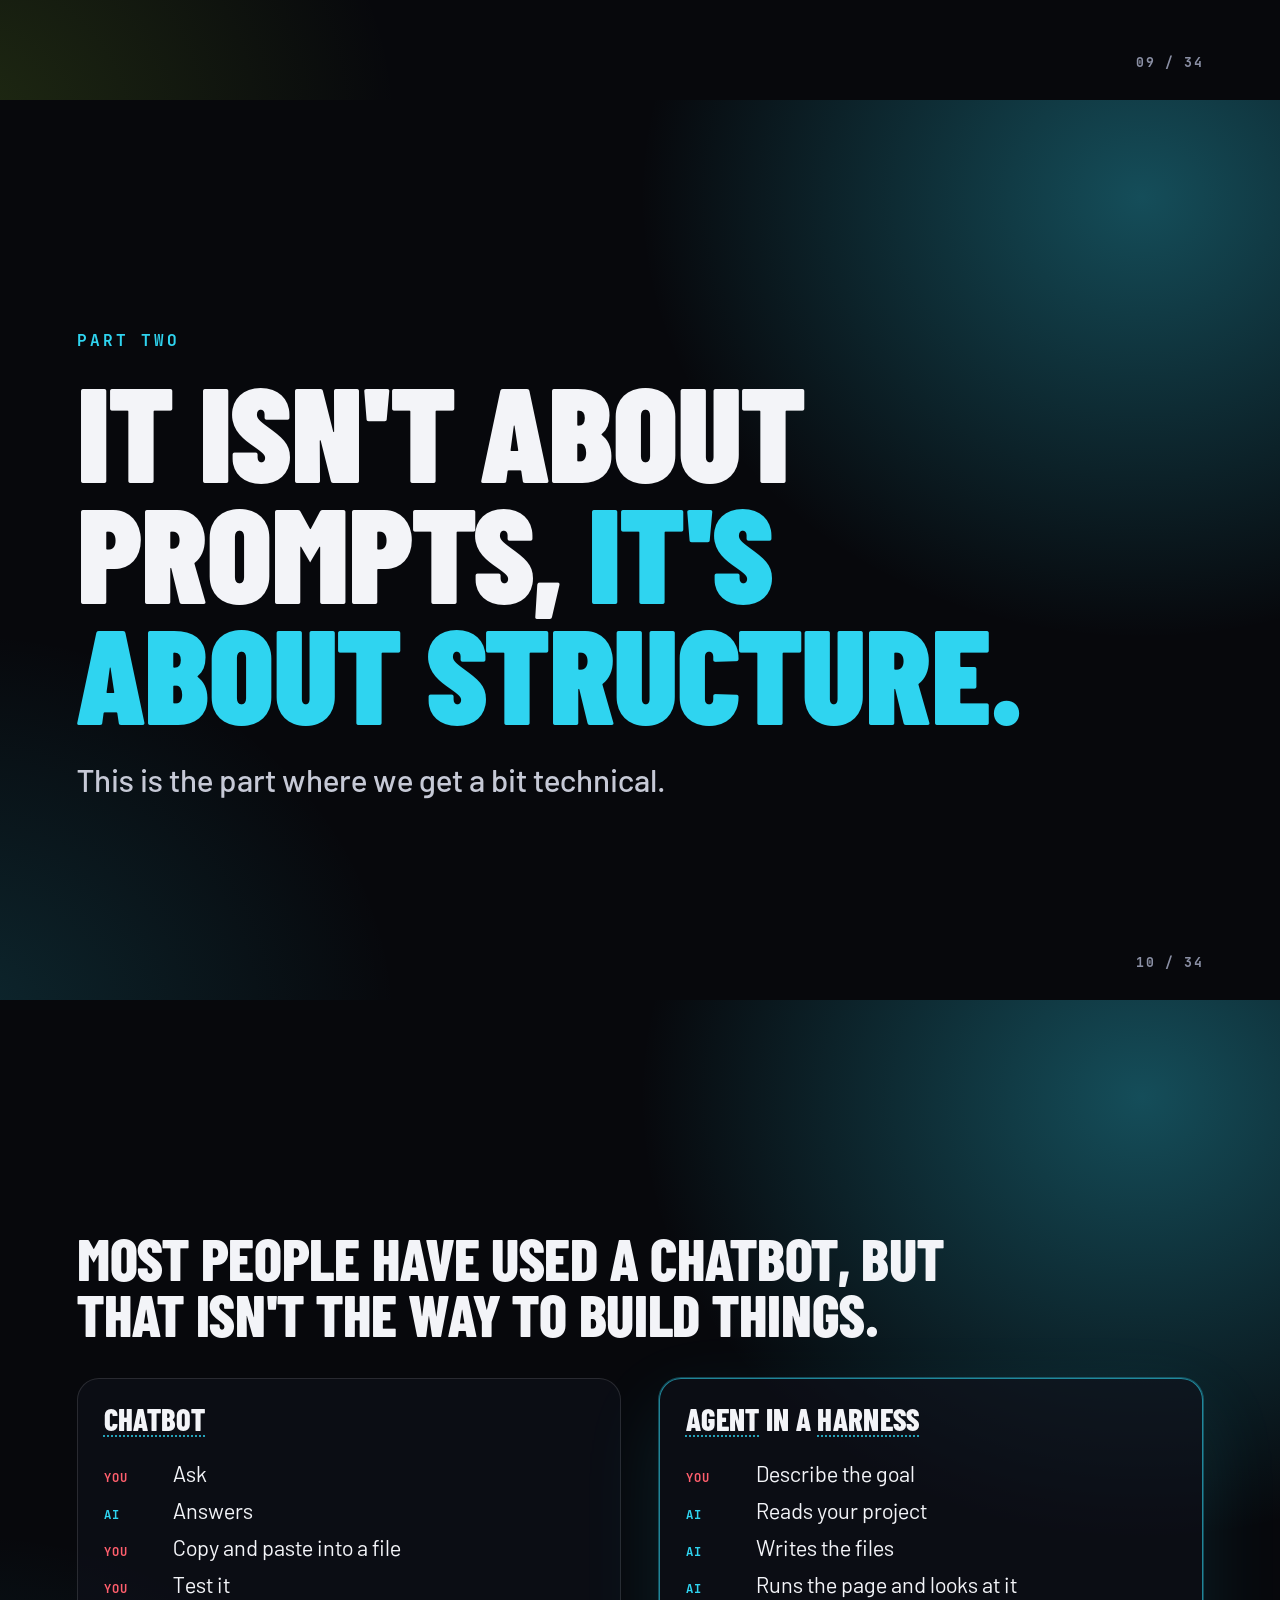
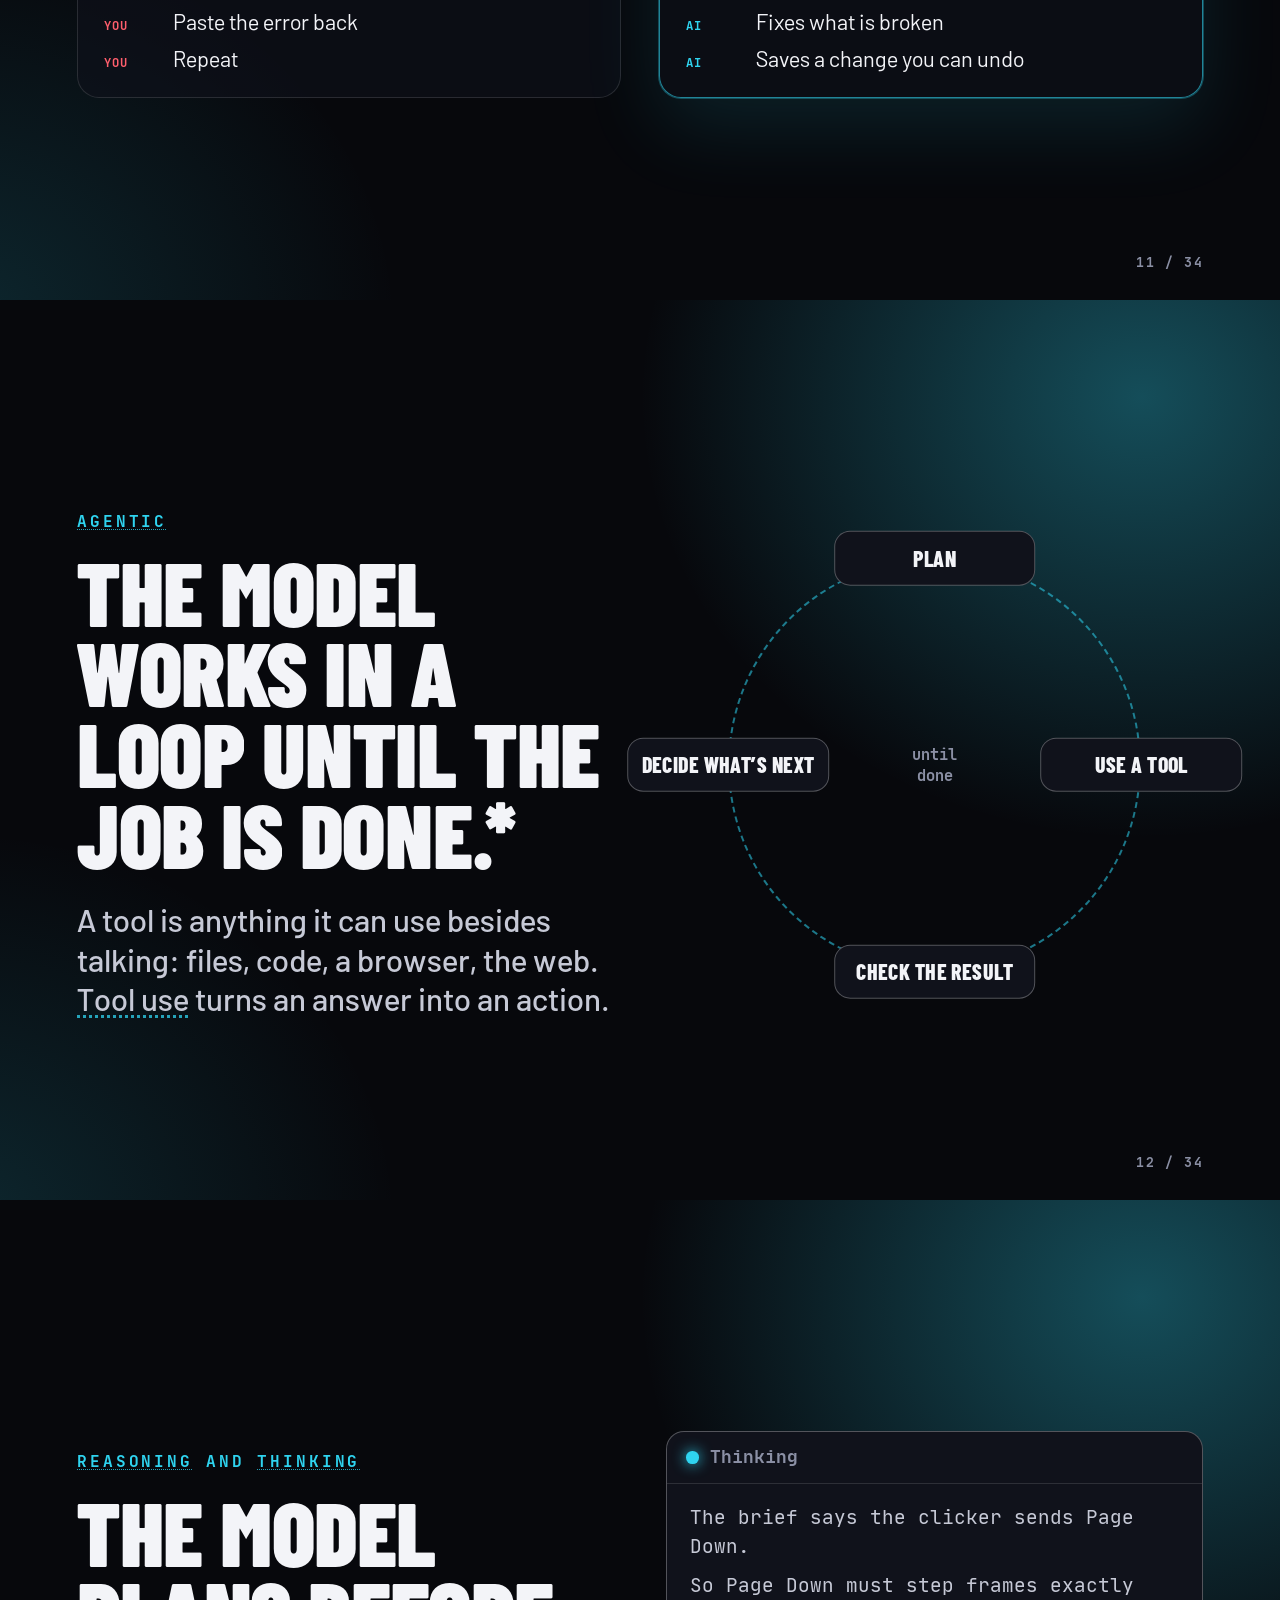
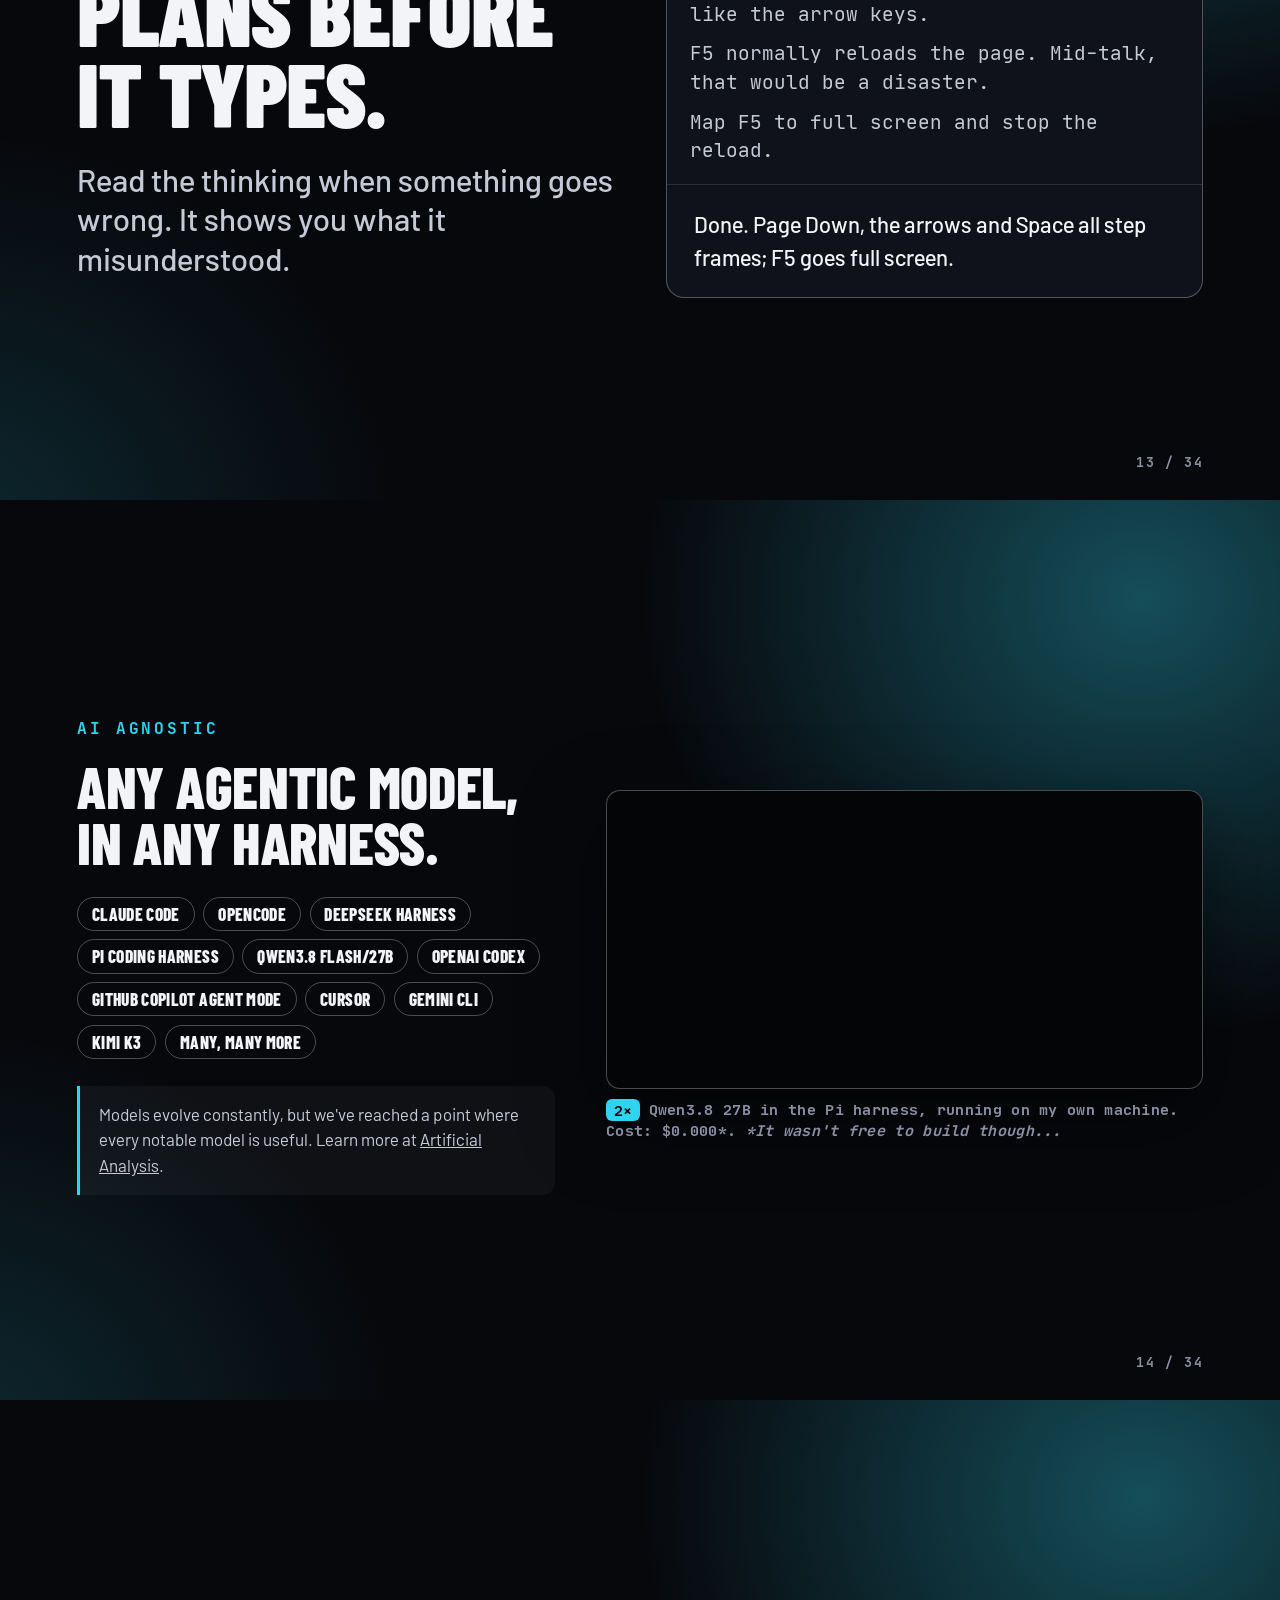
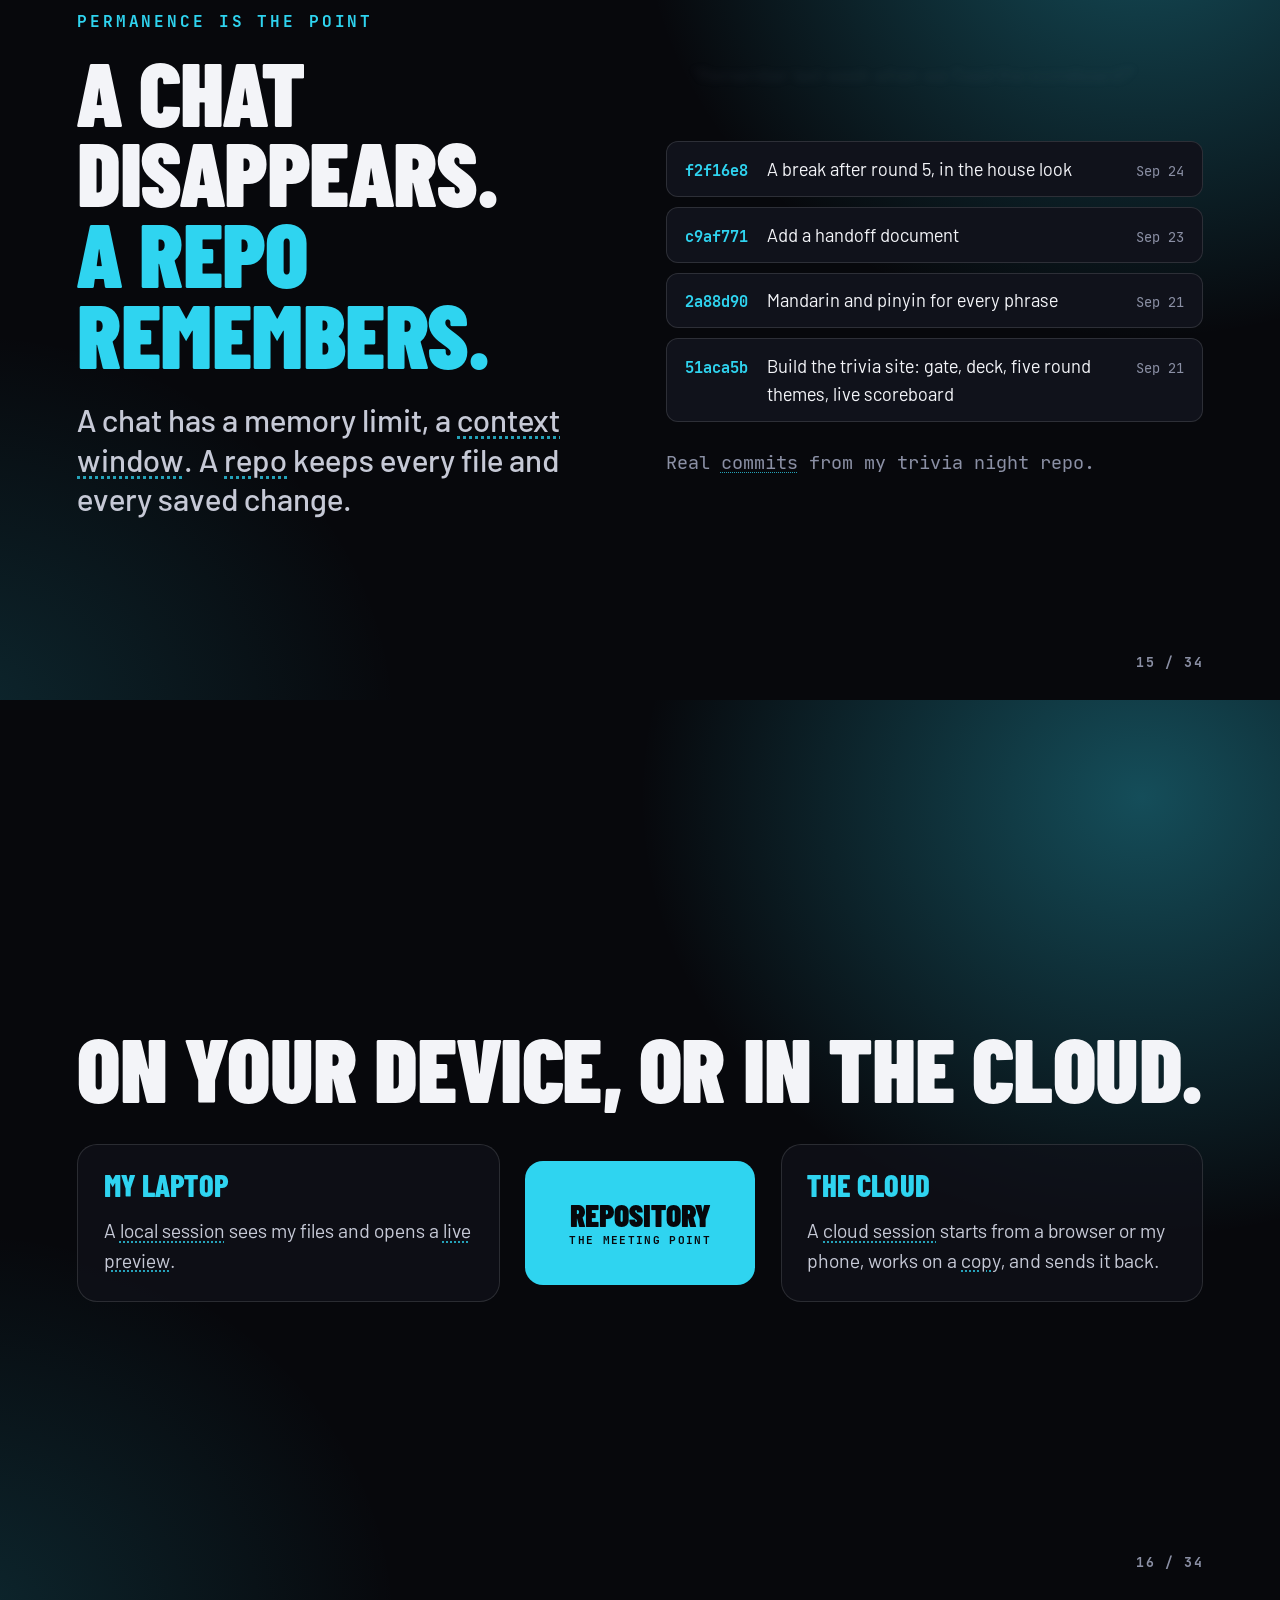
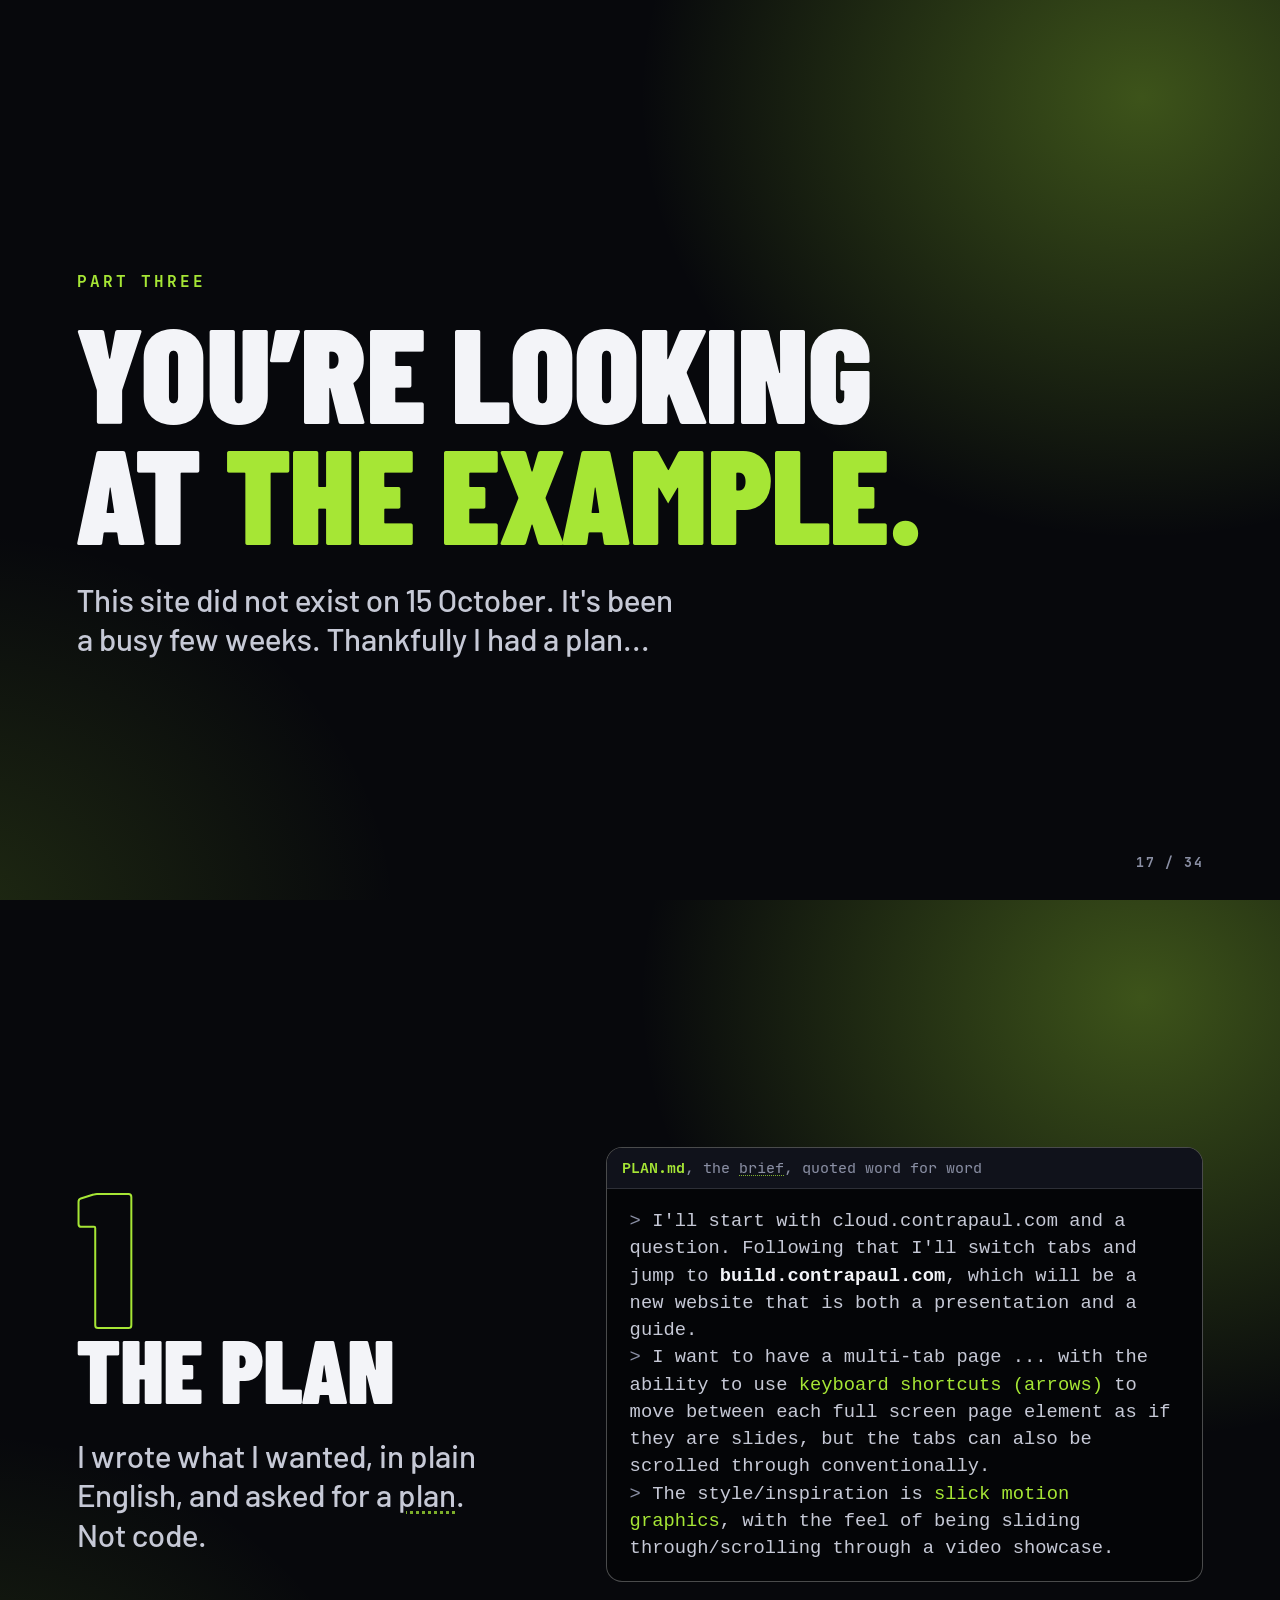
==== commit 9ecc7ab5: "Update index.html" ====
--- a/index.html
+++ b/index.html
@@ -85,7 +85,7 @@
   <!-- T3: Who I am -->
   <section class="frame h-intro" aria-label="Who I am">
     <div class="inner">
-      <p class="kicker" data-reveal>Who I am</p>
+      <p class="kicker" data-reveal>I am a</p>
       <h2 class="h1" data-words>Design Technology Teacher. <span class="outline">Also a designer, maker, and 'tech person'</span></h2>
     </div>
   </section>
@@ -94,7 +94,7 @@
   <section class="frame h-made is-divider" aria-label="Things I've made">
     <div class="inner">
       <p class="kicker" data-reveal>Part one</p>
-      <h2 class="display" data-words>Things <span class="accent">I&rsquo;ve made</span></h2>
+      <h2 class="display" data-words>A few <span class="accent">things I've made</span></h2>
       <div class="ph" data-reveal style="margin-top: 4vh">Montage: 3 to 5 seconds each of four or five sites, looping, under 10 MB (media/montage.mp4)</div>
     </div>
   </section>
@@ -107,8 +107,8 @@
       </figure>
       <div class="showcase-info">
         <p class="kicker" data-reveal>01</p>
-        <h2 class="h2" data-words>Task Analysis</h2>
-        <p class="lede" data-reveal>Students drag the steps of a process into a hierarchy, branch where the task splits, and take a clean diagram into their IA.</p>
+        <h2 class="h2" data-words>Task Analysis Builder</h2>
+        <p class="lede" data-reveal>Create a simple task analysis map, with space for cognitive tasks.</p>
         <a class="addr" data-reveal href="https://edu.contrapaul.com/tools/taskanalysis/">edu.contrapaul.com/tools/taskanalysis</a><a class="showcase-open" href="https://edu.contrapaul.com/tools/taskanalysis/">Open</a>
         <div class="showcase-qr" data-reveal>
           <div class="qr" data-qr="https://edu.contrapaul.com/tools/taskanalysis/"></div>
@@ -127,7 +127,7 @@
       <div class="showcase-info">
         <p class="kicker" data-reveal>02</p>
         <h2 class="h2" data-words>Central Middlezhong</h2>
-        <p class="lede" data-reveal>A retro terminal adventure that teaches material selection: pick your materials, live with the tradeoffs, see your score.</p>
+        <p class="lede" data-reveal>A retro terminal "adventure" that casts the player as a designer and engineer helping the town to choose materials for projects. Predates my actual website.</p>
         <a class="addr" data-reveal href="https://edu.contrapaul.com/tools/central-middlezhong-adventure">edu.contrapaul.com/tools/central-middlezhong-adventure</a><a class="showcase-open" href="https://edu.contrapaul.com/tools/central-middlezhong-adventure">Open</a>
         <div class="showcase-qr" data-reveal>
           <div class="qr" data-qr="https://edu.contrapaul.com/tools/central-middlezhong-adventure"></div>
@@ -146,7 +146,7 @@
       <div class="showcase-info">
         <p class="kicker" data-reveal>03</p>
         <h2 class="h2" data-words>EasyFEA</h2>
-        <p class="lede" data-reveal>My students check a shelf, a stool or a bracket before they build it: how it bends, where it is stressed, and whether it would fail.</p>
+        <p class="lede" data-reveal>A streamlined, accessible finite element analysis tool for students and teachers. Brand new.</p>
         <a class="addr" data-reveal href="https://edu.contrapaul.com/tools/easyfea/">edu.contrapaul.com/tools/easyfea</a><a class="showcase-open" href="https://edu.contrapaul.com/tools/easyfea/">Open</a>
         <div class="showcase-qr" data-reveal>
           <div class="qr" data-qr="https://edu.contrapaul.com/tools/easyfea/"></div>
@@ -165,7 +165,7 @@
       <div class="showcase-info">
         <p class="kicker" data-reveal>04</p>
         <h2 class="h2" data-words>Infinite Food Truck</h2>
-        <p class="lede" data-reveal>Students combine ingredients to discover prepared foods, dishes and meals, Infinite Craft style.</p>
+        <p class="lede" data-reveal>Students combine ingredients to discover prepared foods, dishes and meals, <em>Infinite Craft</em> style.</p>
         <a class="addr" data-reveal href="https://edu.contrapaul.com/tools/foodtruck/">edu.contrapaul.com/tools/foodtruck</a><a class="showcase-open" href="https://edu.contrapaul.com/tools/foodtruck/">Open</a>
         <div class="showcase-qr" data-reveal>
           <div class="qr" data-qr="https://edu.contrapaul.com/tools/foodtruck/"></div>
@@ -184,7 +184,7 @@
       <div class="showcase-info">
         <p class="kicker" data-reveal>05</p>
         <h2 class="h2" data-words>contrapaul <span class="accent">/ edu</span></h2>
-        <p class="lede" data-reveal>Everything else lives here: a growing IB Design Technology curriculum, MYP resources and the tools on this page.</p>
+        <p class="lede" data-reveal>My education content hub. Including my own DP Deisign Technology textbook, tools, assessment material, and a lot of themes.</p>
         <a class="addr" data-reveal href="https://edu.contrapaul.com/">edu.contrapaul.com</a><a class="showcase-open" href="https://edu.contrapaul.com/">Open</a>
         <div class="showcase-qr" data-reveal>
           <div class="qr" data-qr="https://edu.contrapaul.com/"></div>
@@ -198,15 +198,15 @@
   <section class="frame h-how is-divider" aria-label="How it actually works">
     <div class="inner">
       <p class="kicker" data-reveal>Part two</p>
-      <h2 class="display" data-words>Not prompts. <span class="accent">Structure.</span></h2>
-      <p class="lede" data-reveal style="--d: 900ms">What the AI is allowed to do, and where the work lives.</p>
+      <h2 class="display" data-words>It isn't about prompts, <span class="accent">it's about structure.</span></h2>
+      <p class="lede" data-reveal style="--d: 900ms">This is the part where we get a bit technical.</p>
     </div>
   </section>
 
   <!-- T9: Chatbot vs harness -->
   <section class="frame h-how" aria-label="Chatbot versus harness">
     <div class="inner">
-      <h2 class="h2" data-words>On the left you are the hands. On the right you are the editor.</h2>
+      <h2 class="h2" data-words>Most people have used a chatbot, but that isn't the way to build things.</h2>
       <div class="loops">
         <div class="loop" data-reveal="left">
           <h3 class="h3"><a class="gloss" data-term="chatbot" href="#/glossary/chatbot">Chatbot</a></h3>
@@ -239,7 +239,7 @@
     <div class="inner split">
       <div>
         <p class="kicker" data-reveal><a class="gloss" data-term="agentic" href="#/glossary/agentic">Agentic</a></p>
-        <h2 class="h1" data-words>It works in a loop until the job is done.</h2>
+        <h2 class="h1" data-words>The model works in a loop until the job is done.*</h2>
         <p class="lede" data-reveal style="--d: 900ms">A tool is anything it can use besides talking: files, code, a browser, the web. <a class="gloss" data-term="tool-use" href="#/glossary/tool-use">Tool use</a> turns an answer into an action.</p>
       </div>
       <div class="cycle" data-reveal="zoom" aria-label="Plan, use a tool, check the result, decide what is next">
@@ -258,7 +258,7 @@
     <div class="inner split">
       <div>
         <p class="kicker" data-reveal><a class="gloss" data-term="reasoning" href="#/glossary/reasoning">Reasoning</a> and <a class="gloss" data-term="thinking" href="#/glossary/thinking">thinking</a></p>
-        <h2 class="h1" data-words>It plans before it types.</h2>
+        <h2 class="h1" data-words>The model plans before it types.</h2>
         <p class="lede" data-reveal style="--d: 700ms">Read the thinking when something goes wrong. It shows you what it misunderstood.</p>
       </div>
       <div class="thinking" data-reveal="right">
@@ -291,6 +291,7 @@
           <span data-reveal>Cursor</span>
           <span data-reveal>Gemini CLI</span>
           <span data-reveal>Kimi K3</span>
+          <span data-reveal>Many, many more</span>
         </div>
         <p class="note" data-reveal>Models evolve constantly, but we've reached a point where every notable model is useful. Learn more at <a href="https://artificialanalysis.ai/agents/coding-agents">Artificial Analysis</a>.</p>
       </div>
@@ -372,7 +373,7 @@
       <div>
         <div class="step-no" data-reveal>2</div>
         <h2 class="h1" data-words>The build</h2>
-        <p class="lede" data-reveal style="--d: 700ms">First session: the tabs, the frames, the keys. It ran the page, looked at it, and fixed its own mistakes before showing me.</p>
+        <p class="lede" data-reveal style="--d: 700ms">The first session: the tabs, the frames, the keys. Claude ran the page, looked at it, and fixed its own mistakes.</p>
       </div>
       <figure class="clip" data-reveal="right">
         <video data-clip src="media/first-build.mp4" muted loop playsinline preload="none" aria-label="The first build session, sped up: the agent writing files, running the page and fixing problems"></video>
@@ -593,11 +594,11 @@
     <div class="inner">
       <p class="kicker" data-reveal>Quick tips</p>
       <ul class="tips">
-        <li data-reveal>Start with something you need<small>Not something impressive. Need makes you specific.</small></li>
+        <li data-reveal>Start with something you need<small>Not something big and impressive, a specific need.</small></li>
         <li data-reveal>One change at a time<small>Check it yourself.</small></li>
         <li data-reveal>When it works, commit<small>Undo is free. Use it.</small></li>
         <li data-reveal>Ask &ldquo;what is this called?&rdquo;<small>And &ldquo;explain what you just did.&rdquo;</small></li>
-        <li data-reveal>No student data, ever<small>No accounts, no names.</small></li>
+        <li data-reveal>Ask for demonstrations<small>Get the model to show you what you don't know.</small></li>
         <li data-reveal>Read the thinking<small>When it goes wrong, that&rsquo;s where the clue is.</small></li>
       </ul>
     </div>
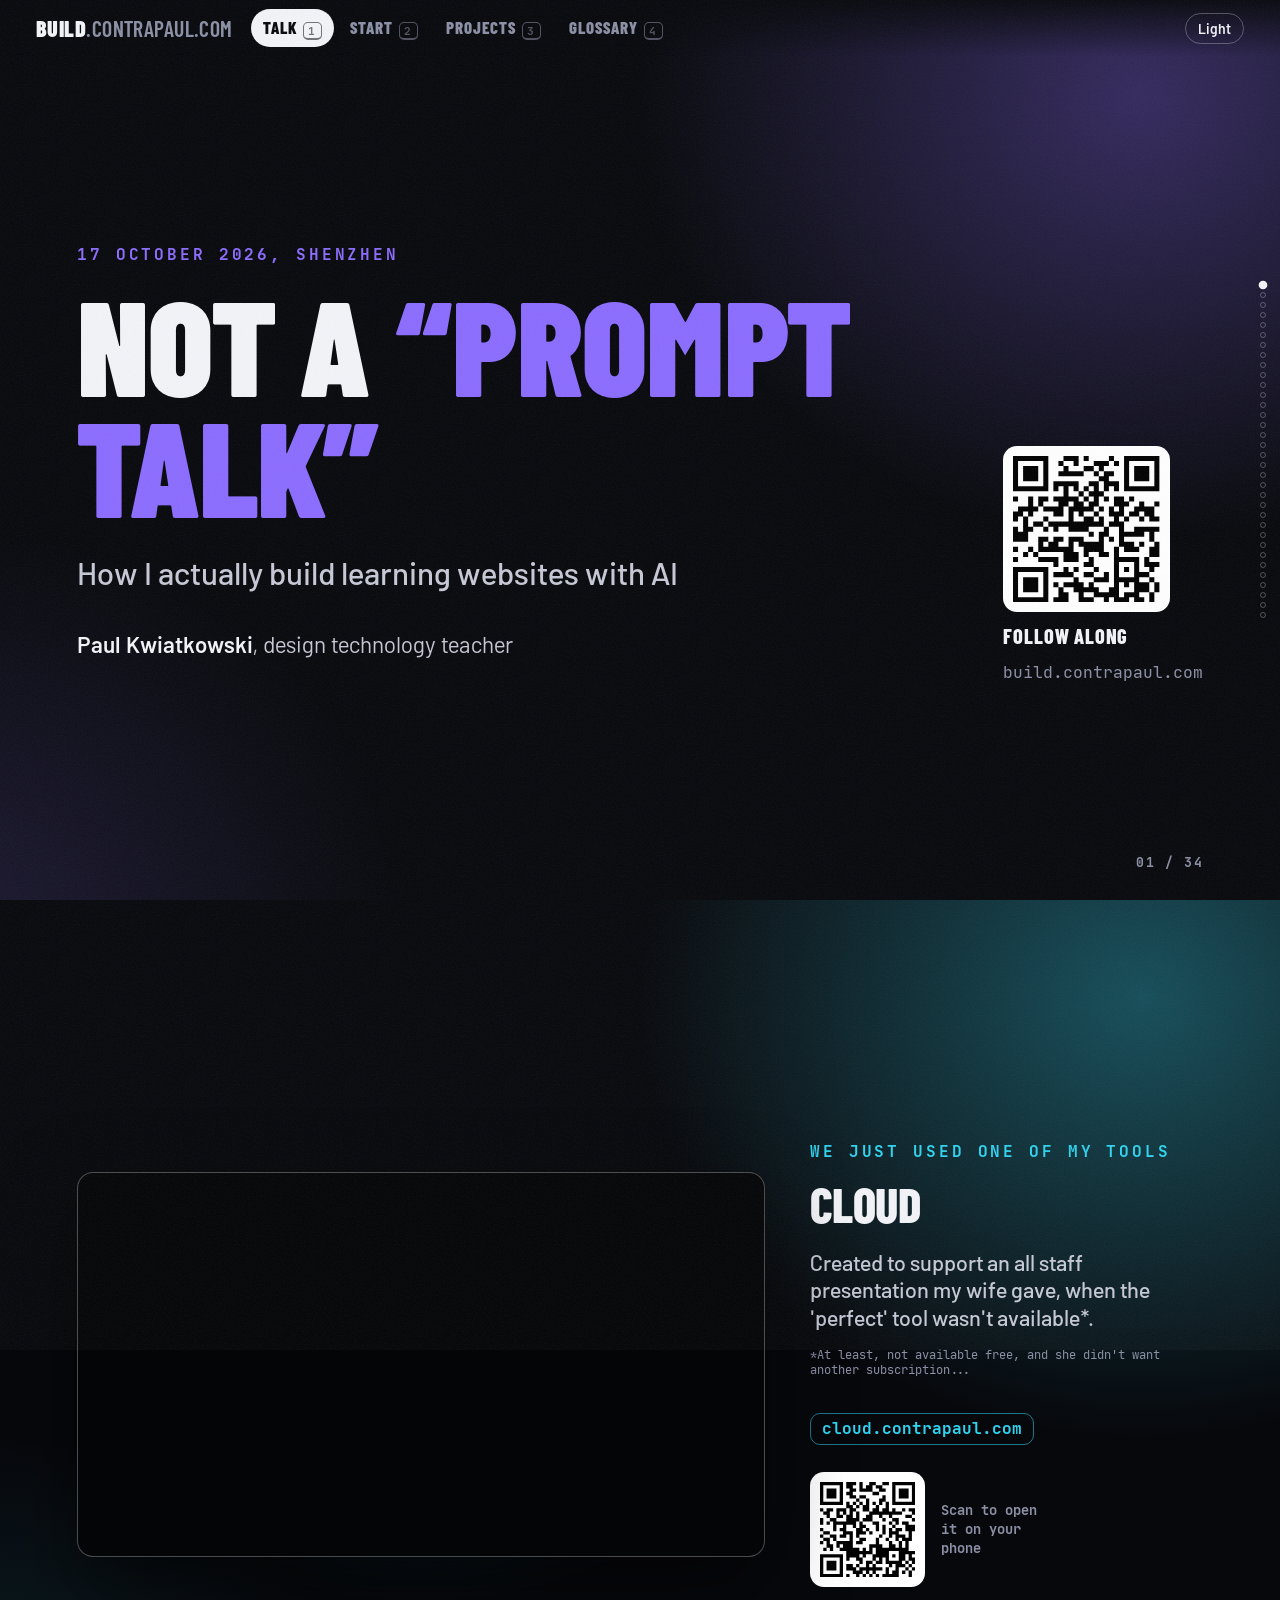
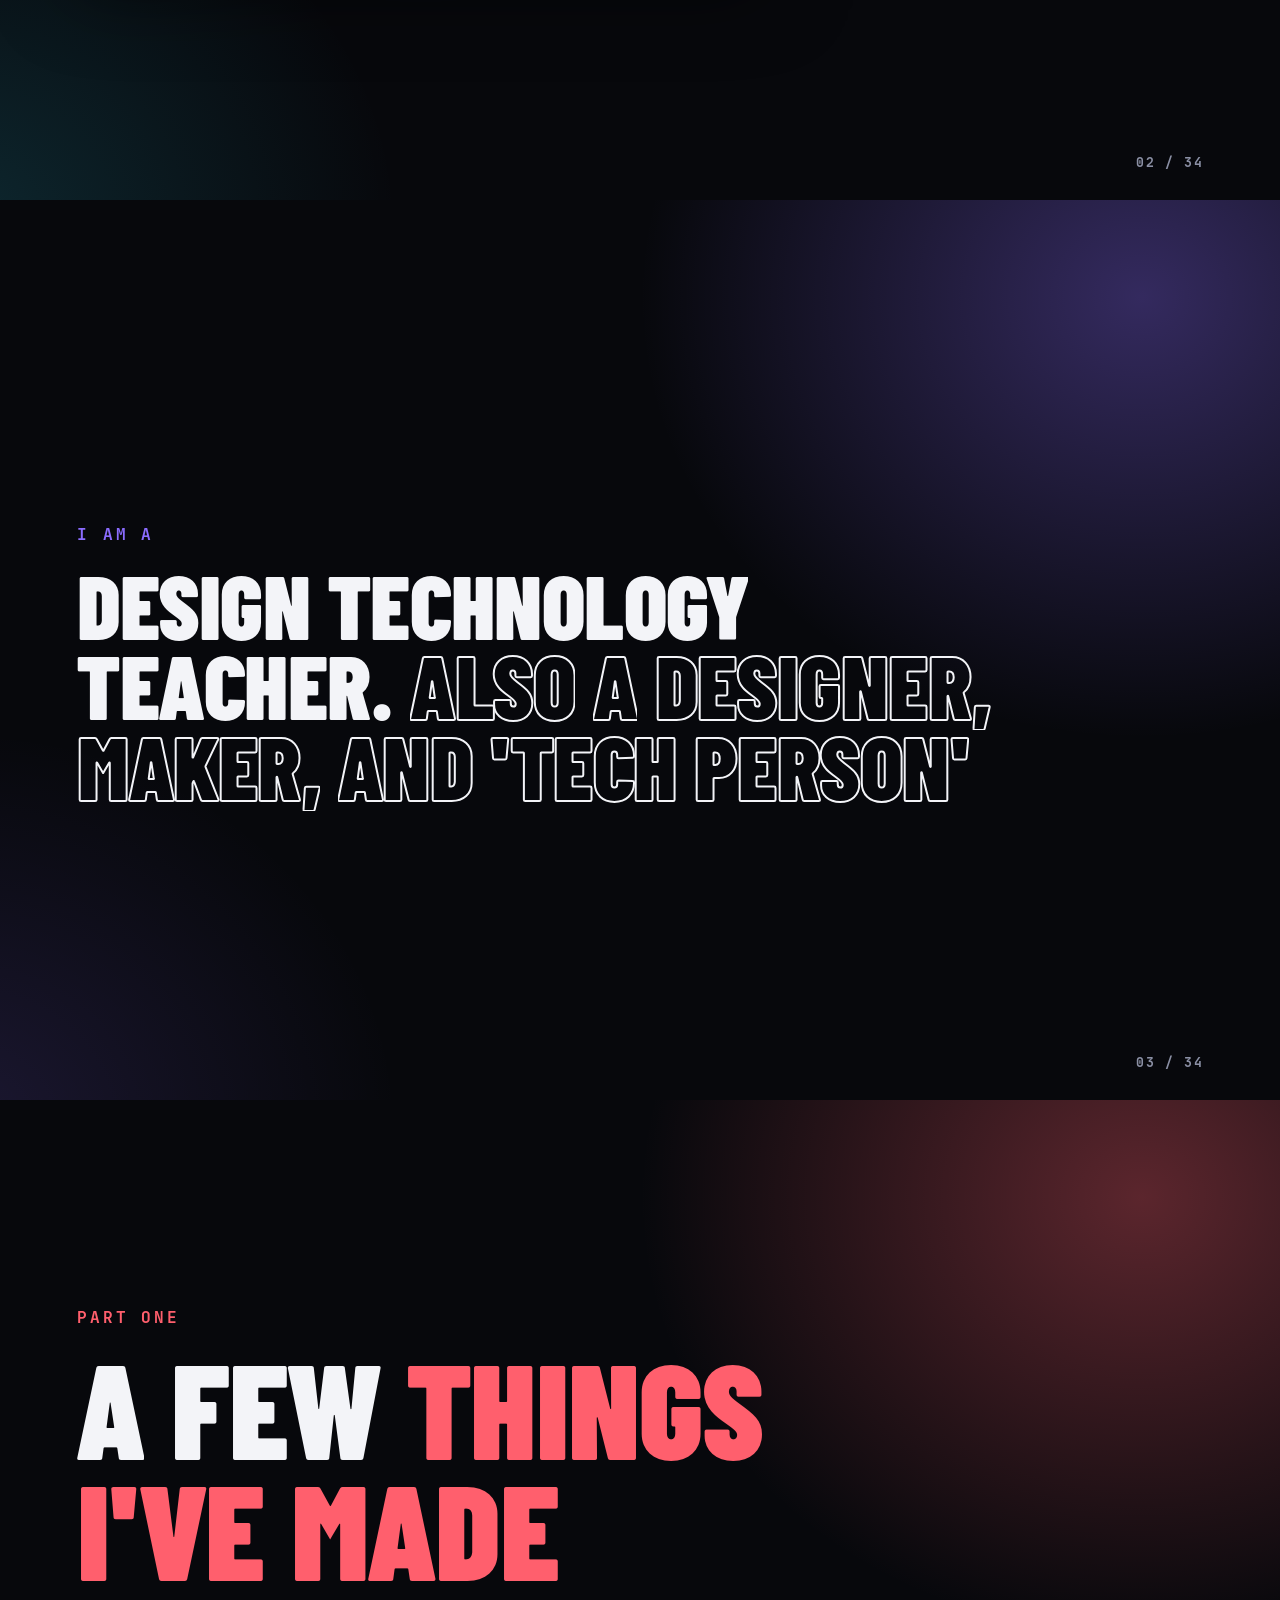
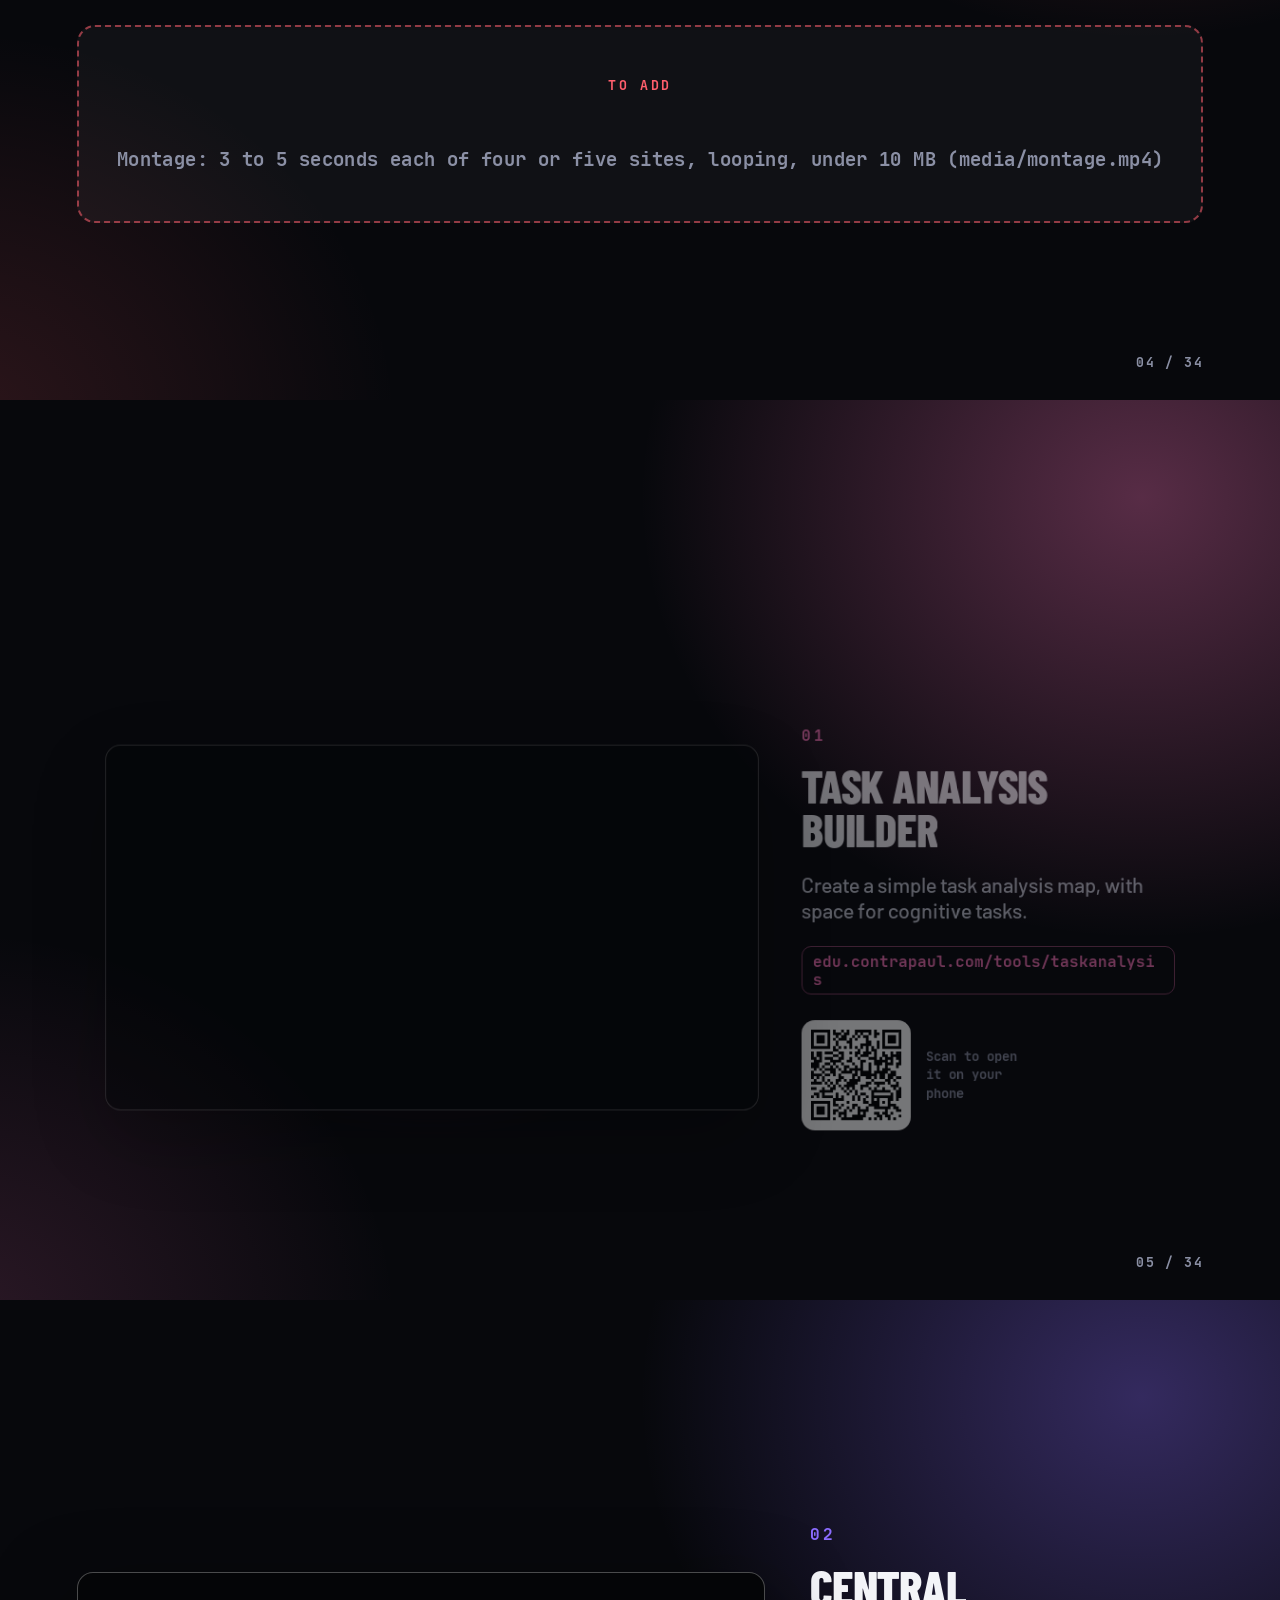
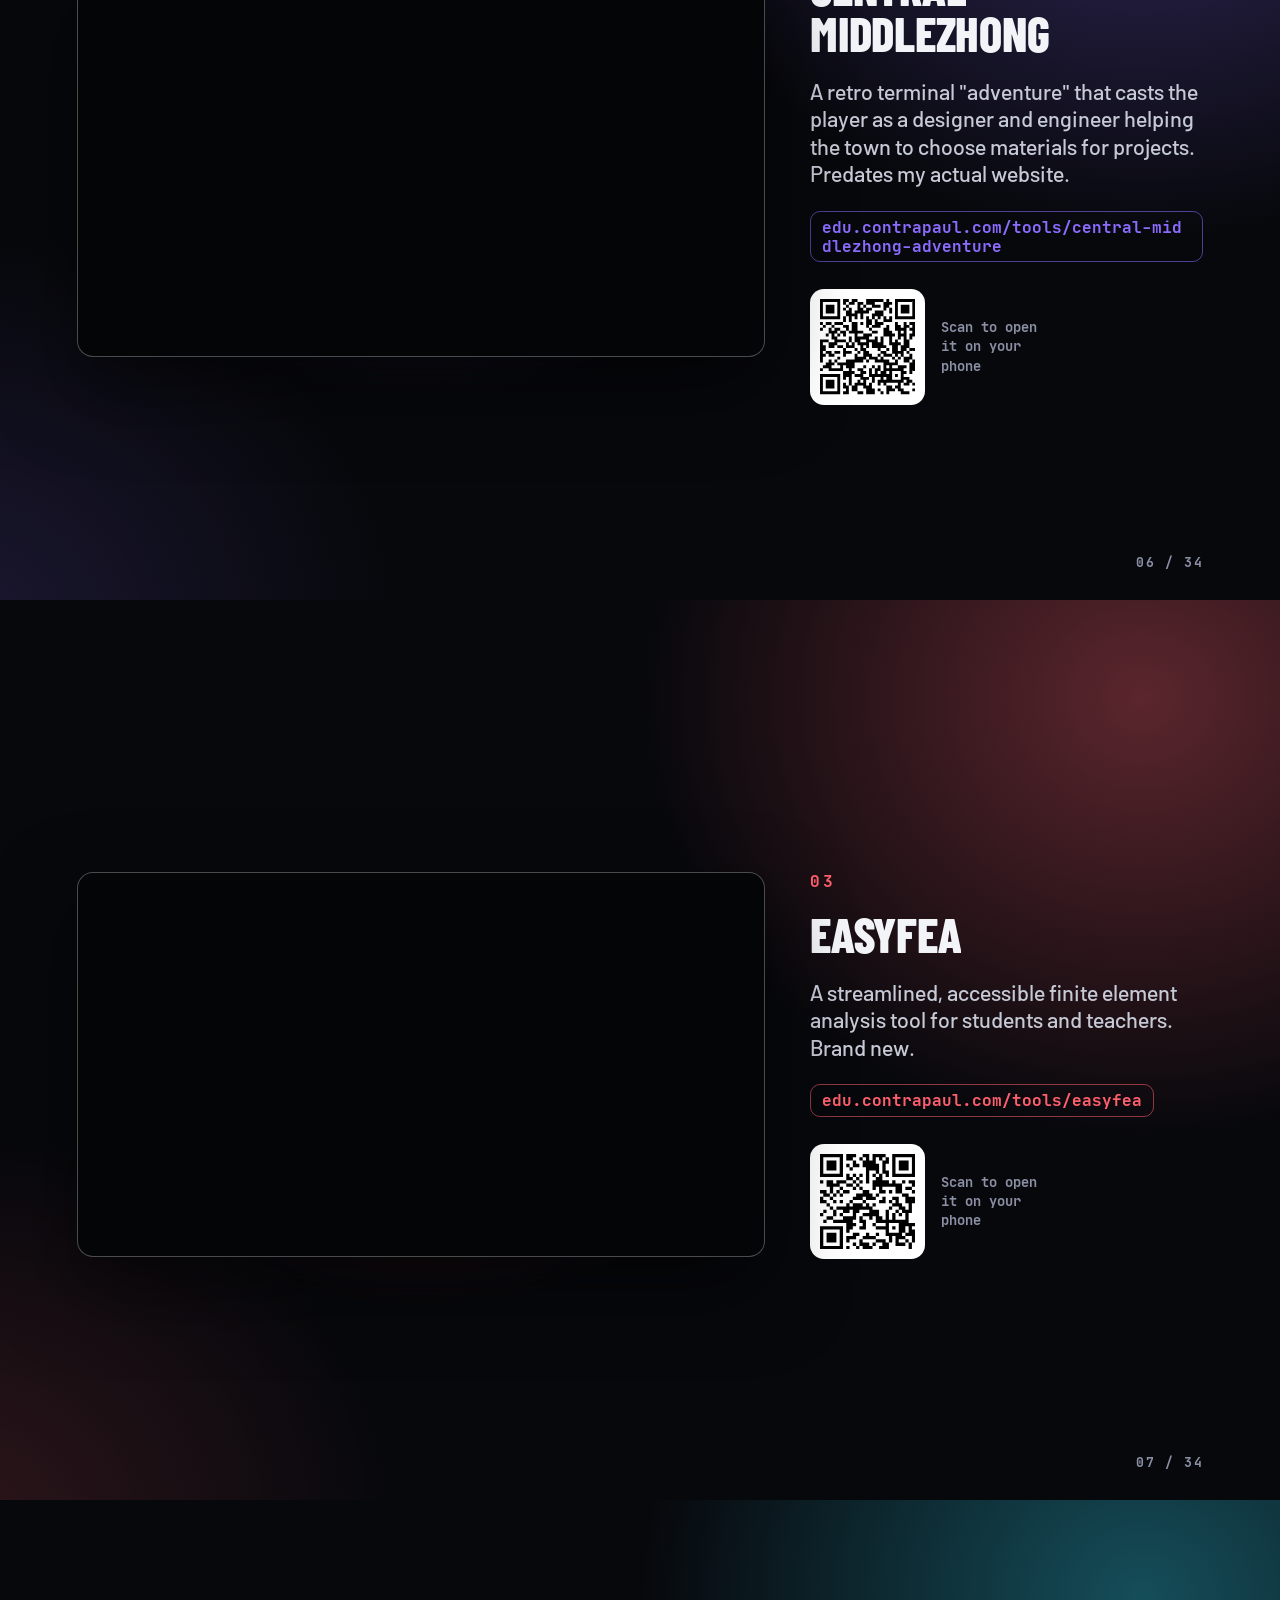
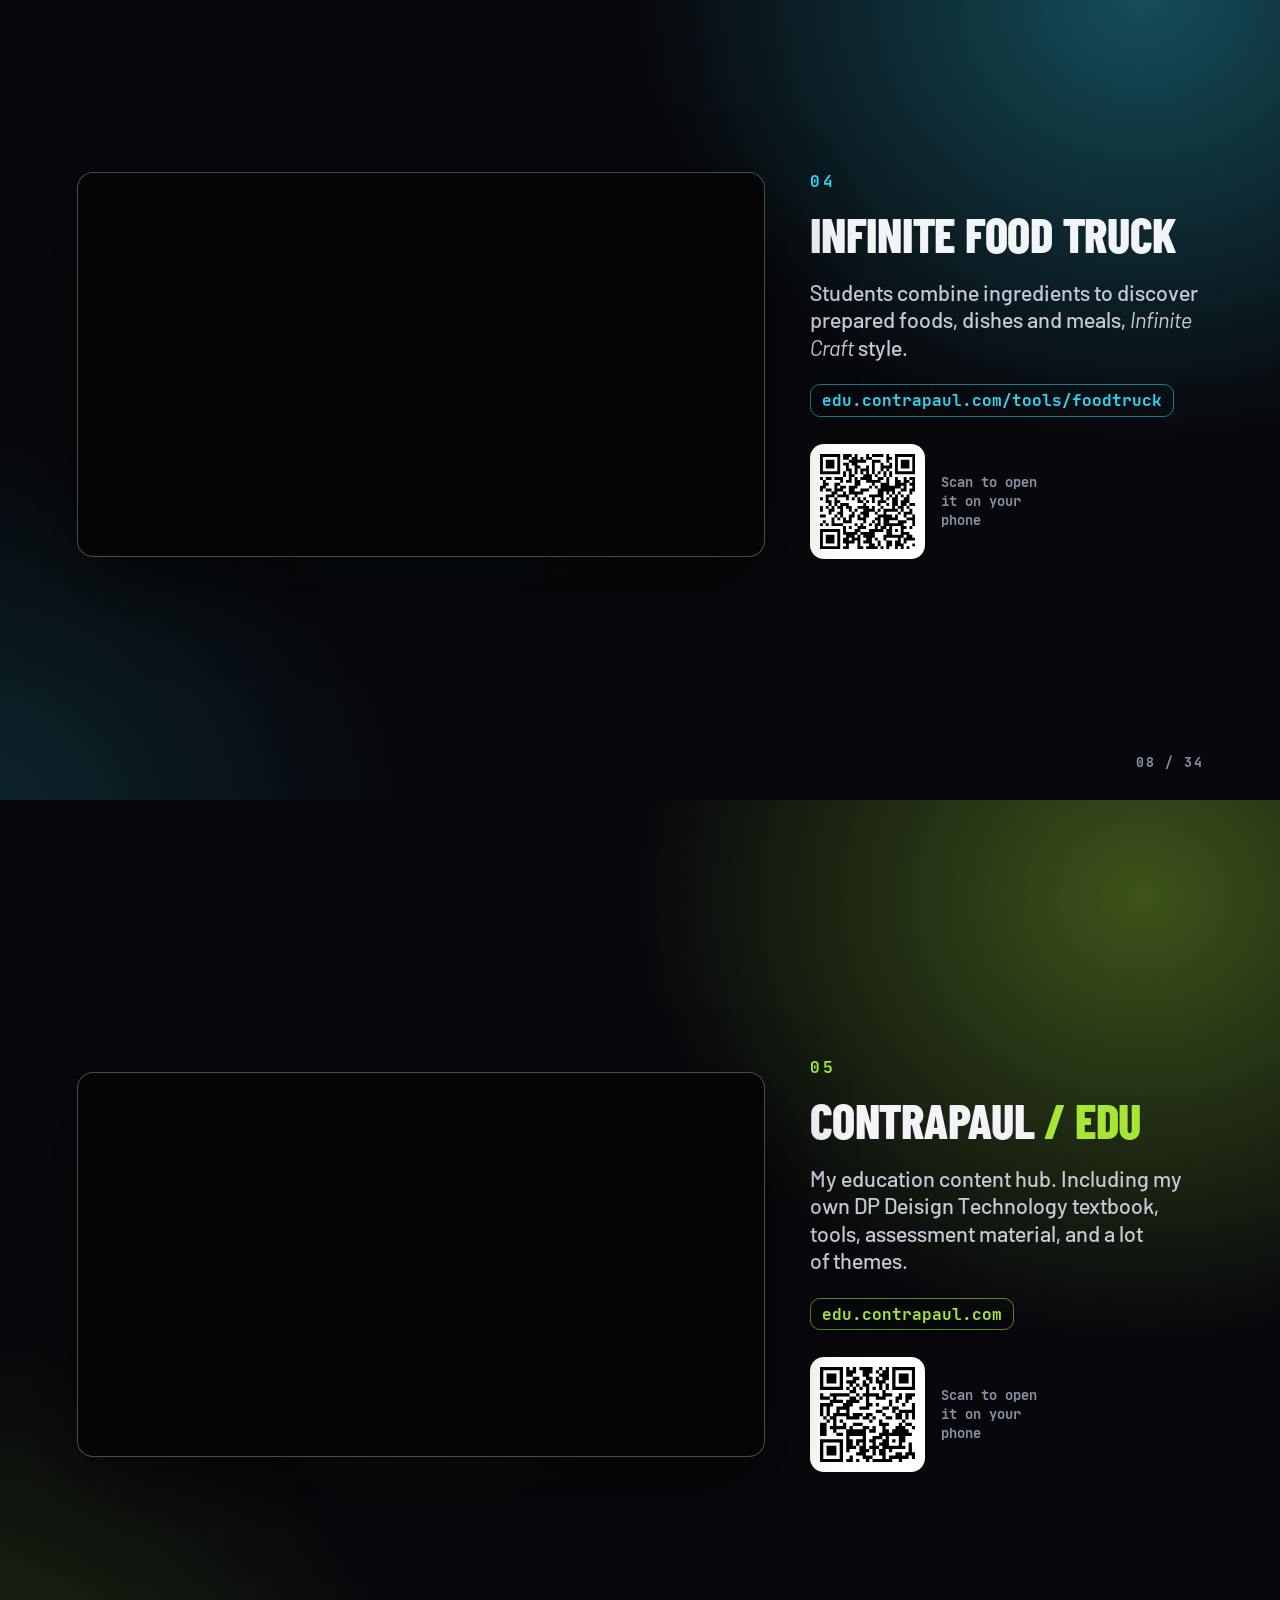
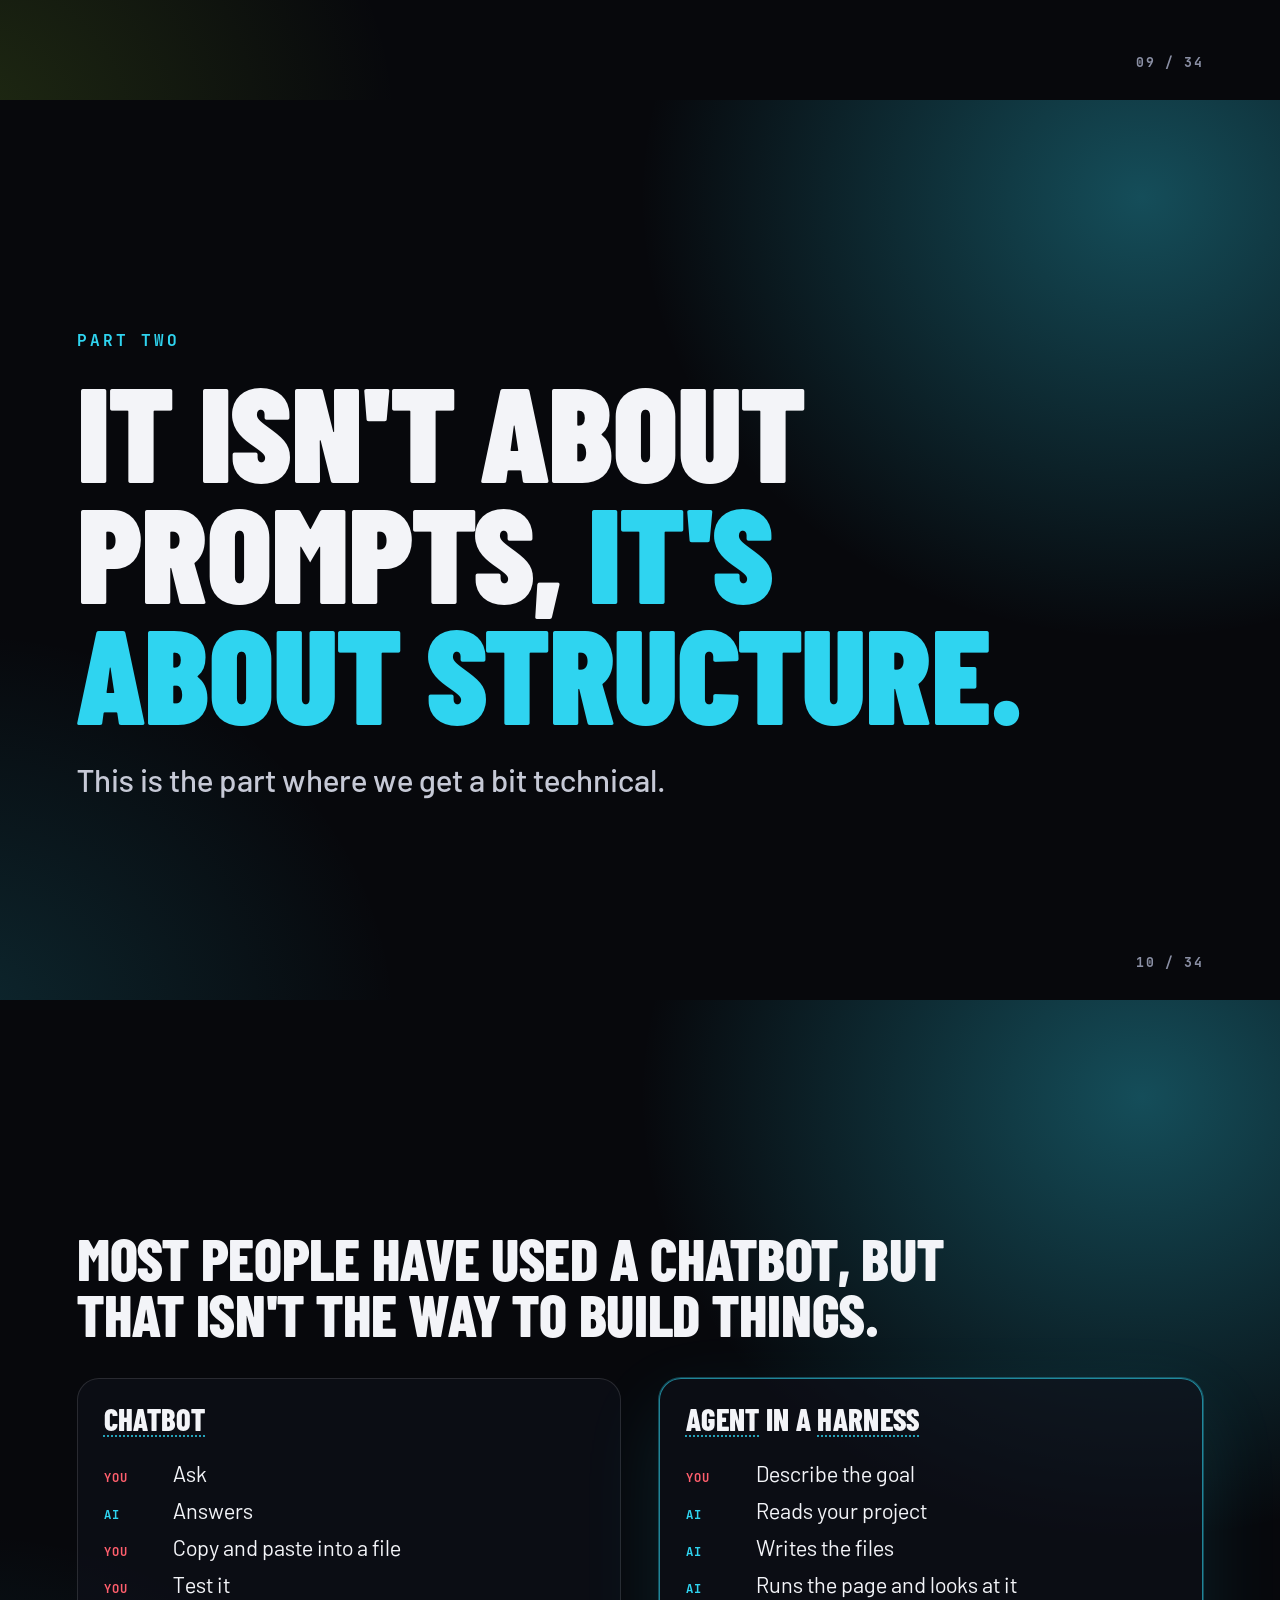
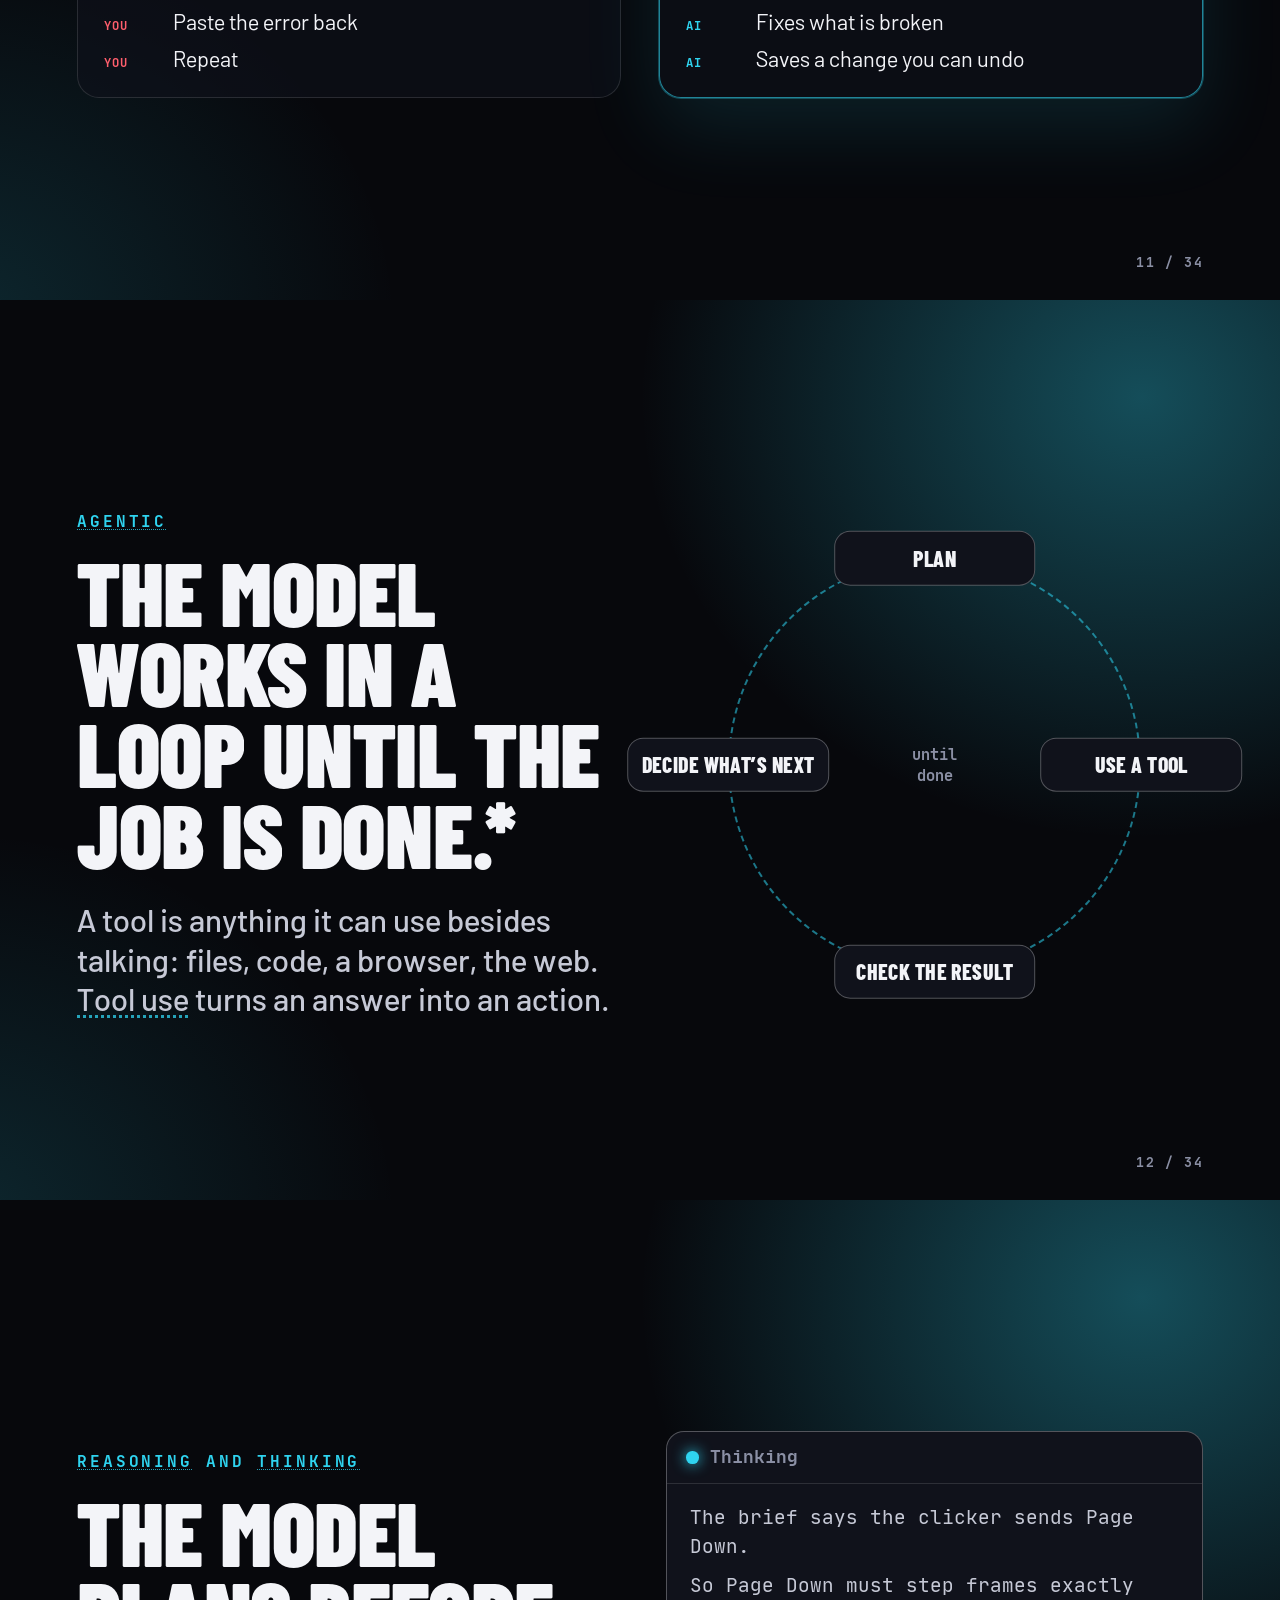
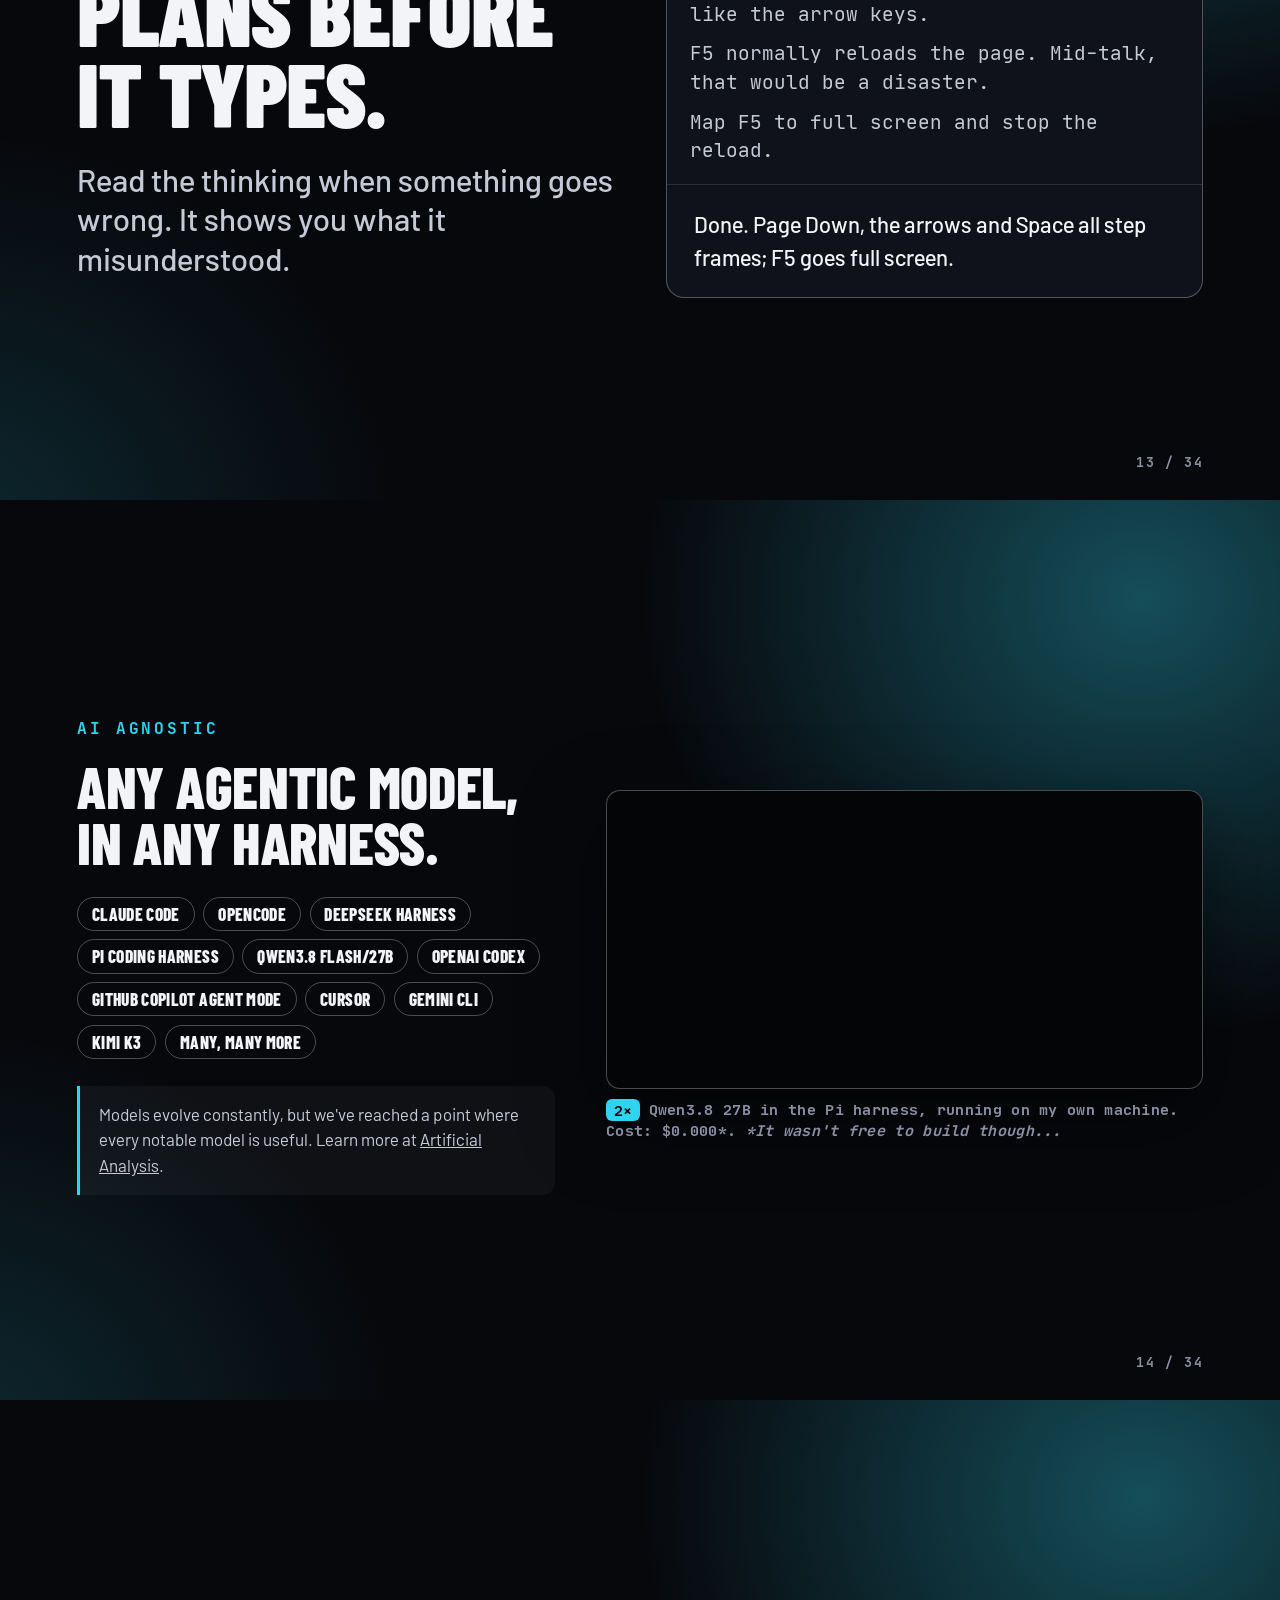
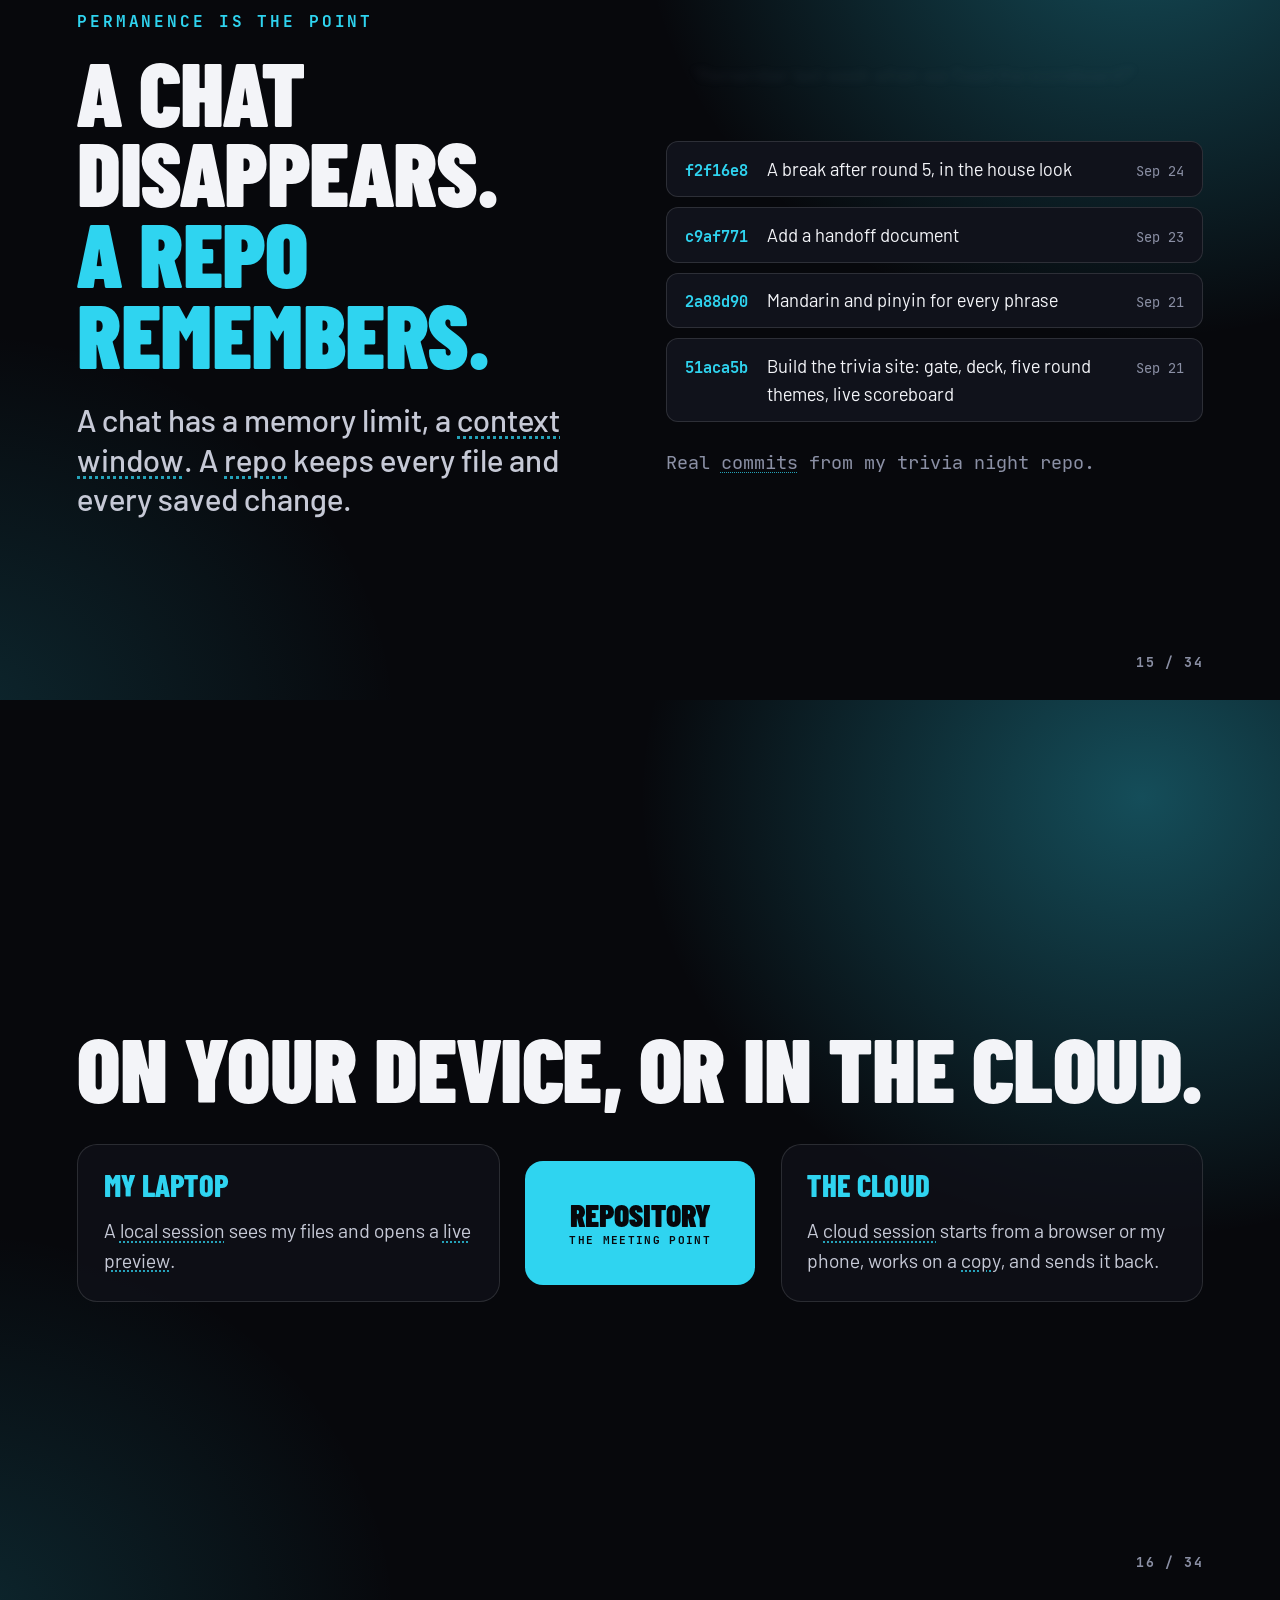
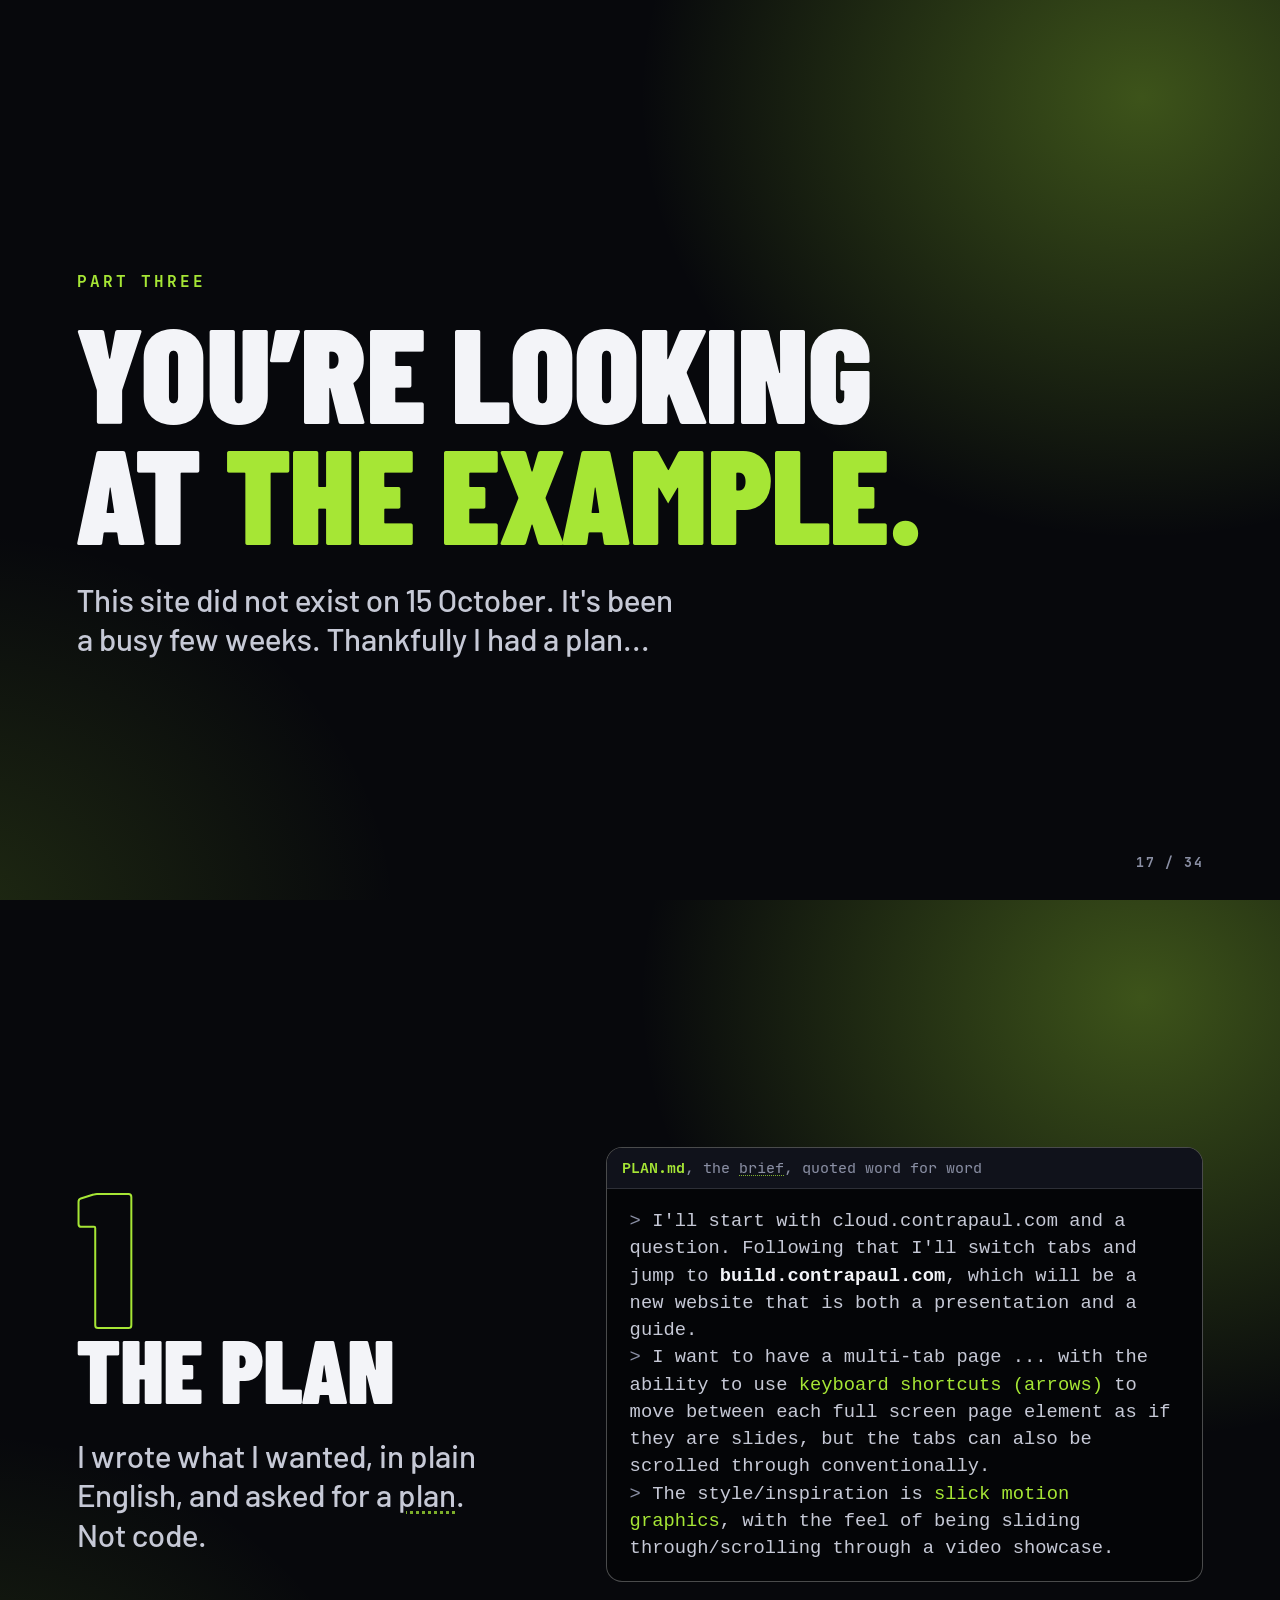
==== commit e2f9657d: "Updates" ====
--- a/index.html
+++ b/index.html
@@ -73,12 +73,23 @@
     </div>
   </section>
 
-  <!-- T2: What the room said -->
-  <section class="frame h-intro" aria-label="What the room said">
-    <div class="inner">
-      <p class="kicker" data-reveal>You said</p>
-      <h2 class="h1" data-words><span class="fill">[top three words]</span></h2>
-      <p class="lede" data-reveal style="--d: 700ms">Most of us picture a <a class="gloss" data-term="chatbot" href="#/glossary/chatbot">chat window</a>. That is the smallest version of this.</p>
+  <!-- T2: Cloud, the tool the room just used -->
+  <section class="frame showcase h-intro" aria-label="Cloud">
+    <div class="inner showcase-grid">
+      <figure class="showcase-clip" data-reveal="left">
+        <video data-clip src="media/cloud.mp4" muted loop playsinline preload="none" aria-label="Cloud in use"></video>
+      </figure>
+      <div class="showcase-info">
+        <p class="kicker" data-reveal>We just used one of my tools</p>
+        <h2 class="h2" data-words>Cloud</h2>
+        <p class="lede" data-reveal>Created to support an all staff presentation my wife gave, when the 'perfect' tool wasn't available*.</p>
+        <p class="showcase-foot" data-reveal>*At least, not available free, and she didn't want another subscription...</p>
+        <a class="addr" data-reveal href="https://cloud.contrapaul.com/">cloud.contrapaul.com</a><a class="showcase-open" href="https://cloud.contrapaul.com/">Open</a>
+        <div class="showcase-qr" data-reveal>
+          <div class="qr" data-qr="https://cloud.contrapaul.com/"></div>
+          <span>Scan to open it on your phone</span>
+        </div>
+      </div>
     </div>
   </section>
 
@@ -485,7 +496,7 @@
   <section class="frame h-habits" aria-label="Language specificity">
     <div class="inner">
       <p class="kicker" data-reveal>Habit: be specific</p>
-      <h2 class="h2" data-words>Name it. Describe it. Say what done looks like.</h2>
+      <h2 class="h2" data-words>Name it. Describe it. Be crystal clear.</h2>
       <div class="split" style="margin-top: 4vh; align-items: start">
         <blockquote class="quote is-vague" data-reveal="left">Make the video bigger and nicer.<span class="src">VAGUE</span></blockquote>
         <blockquote class="quote is-sharp" data-reveal="right">The video should load first in a player that fills <mark>~90+% of either horizontal or vertical dimensions</mark>, depending on video size. <mark>Once it ends</mark> I&rsquo;d like it to <mark>dissolve/fade</mark>... and have the question load in, filling much of the screen but <mark>leaving breathing room</mark>.<span class="src">SPECIFIC: MY TRIVIA PROJECT</span></blockquote>
@@ -499,7 +510,7 @@
       <div>
         <p class="kicker" data-reveal>Habit: write the rules down</p>
         <h2 class="h1" data-words>Class rules, for the agent.</h2>
-        <p class="lede" data-reveal style="--d: 700ms">Every rule says why. Same mistake twice, and it becomes a rule.</p>
+        <p class="lede" data-reveal style="--d: 700ms">Rules ensure consistency and cut down on editing. (And they can be added by models)</p>
       </div>
       <div class="file" data-reveal="right">
         <div class="tab"><b>trivia/CLAUDE.md</b>, a <a class="gloss" data-term="house-rules" href="#/glossary/house-rules">rules file</a></div>
--- a/css/frames.css
+++ b/css/frames.css
@@ -424,6 +424,7 @@
 }
 .showcase-info .h2 { font-size: clamp(34px, 3.8vw, 76px); }
 .showcase-info .lede { font-size: clamp(18px, 1.25vw + 6px, 32px); margin-top: 2.4vh; }
+.showcase-info .showcase-foot { font: 500 clamp(12px, .55vw + 5px, 15px) var(--font-mono); color: var(--muted); margin-top: 1.8vh; }
 .showcase-info .addr {
   display: inline-block; margin-top: 2.6vh; padding: .35em .7em; border-radius: 10px;
   border: 1px solid color-mix(in srgb, var(--hue) 55%, transparent);
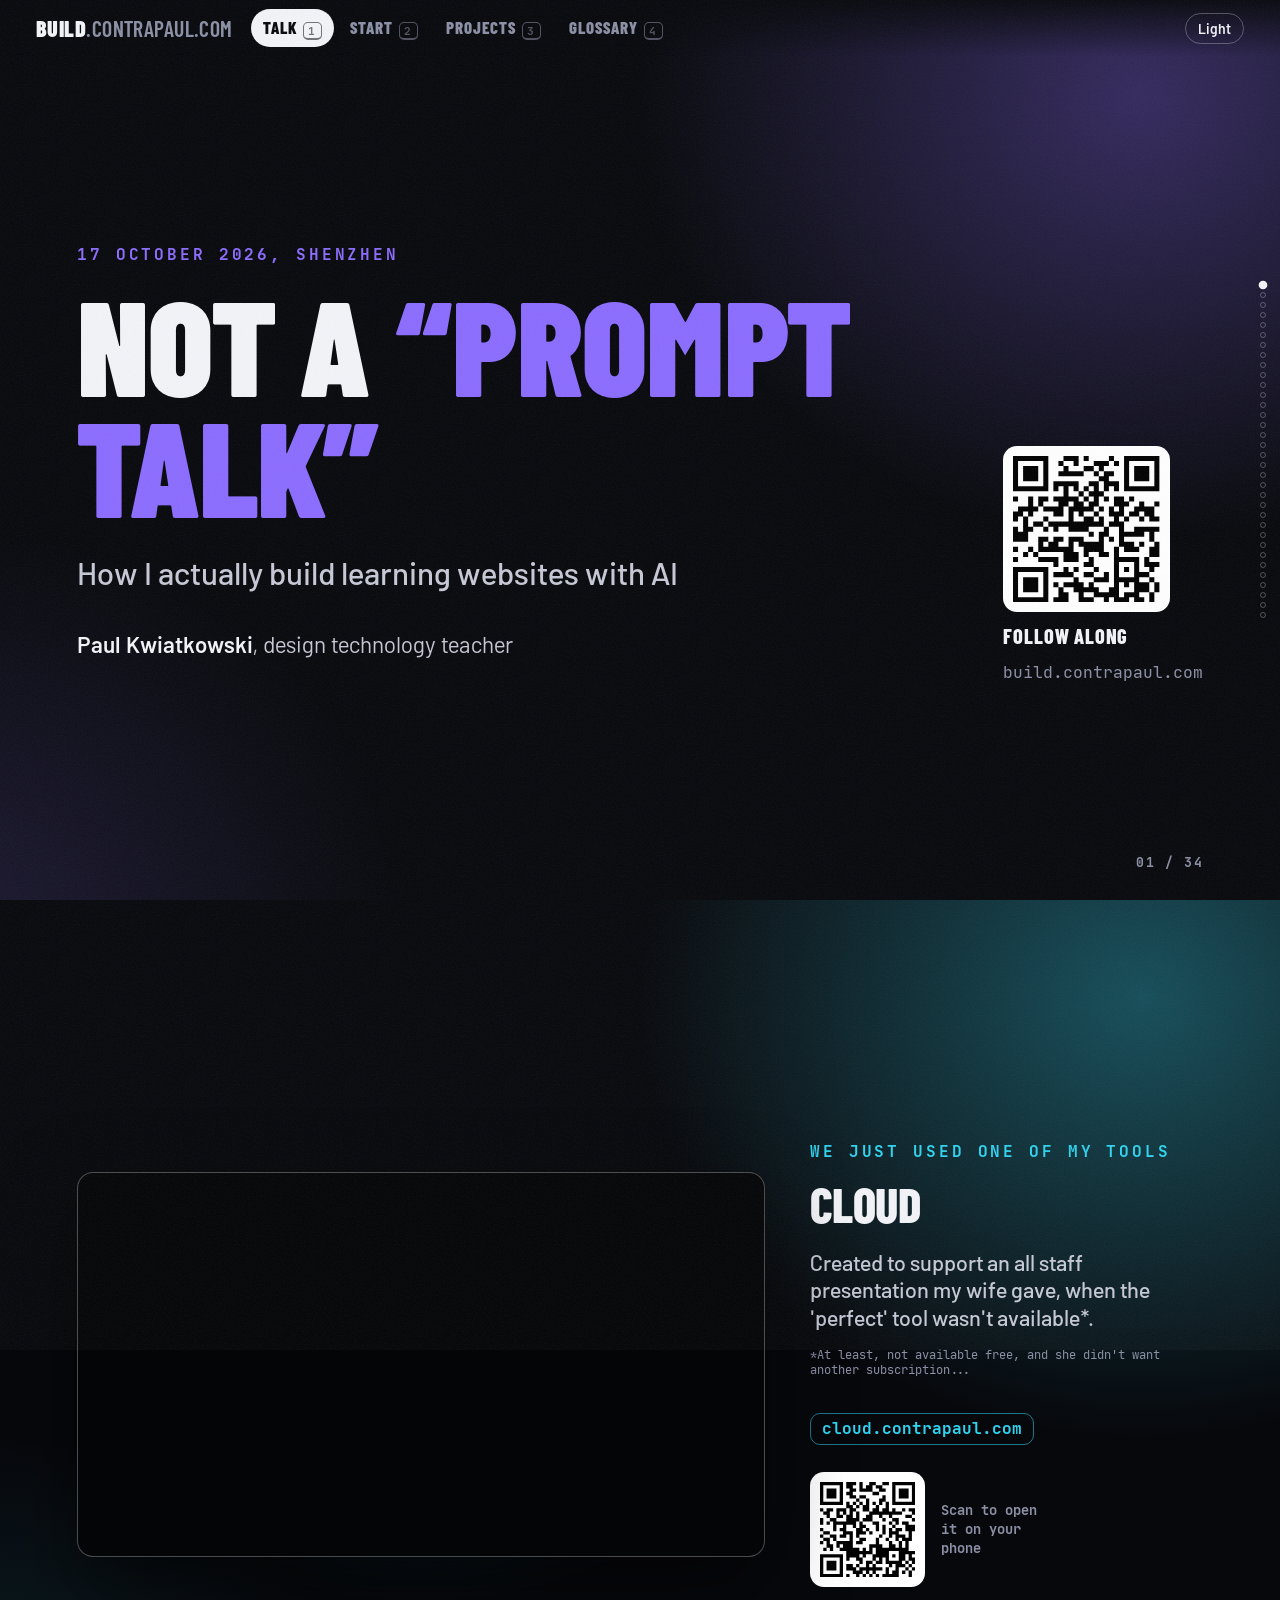
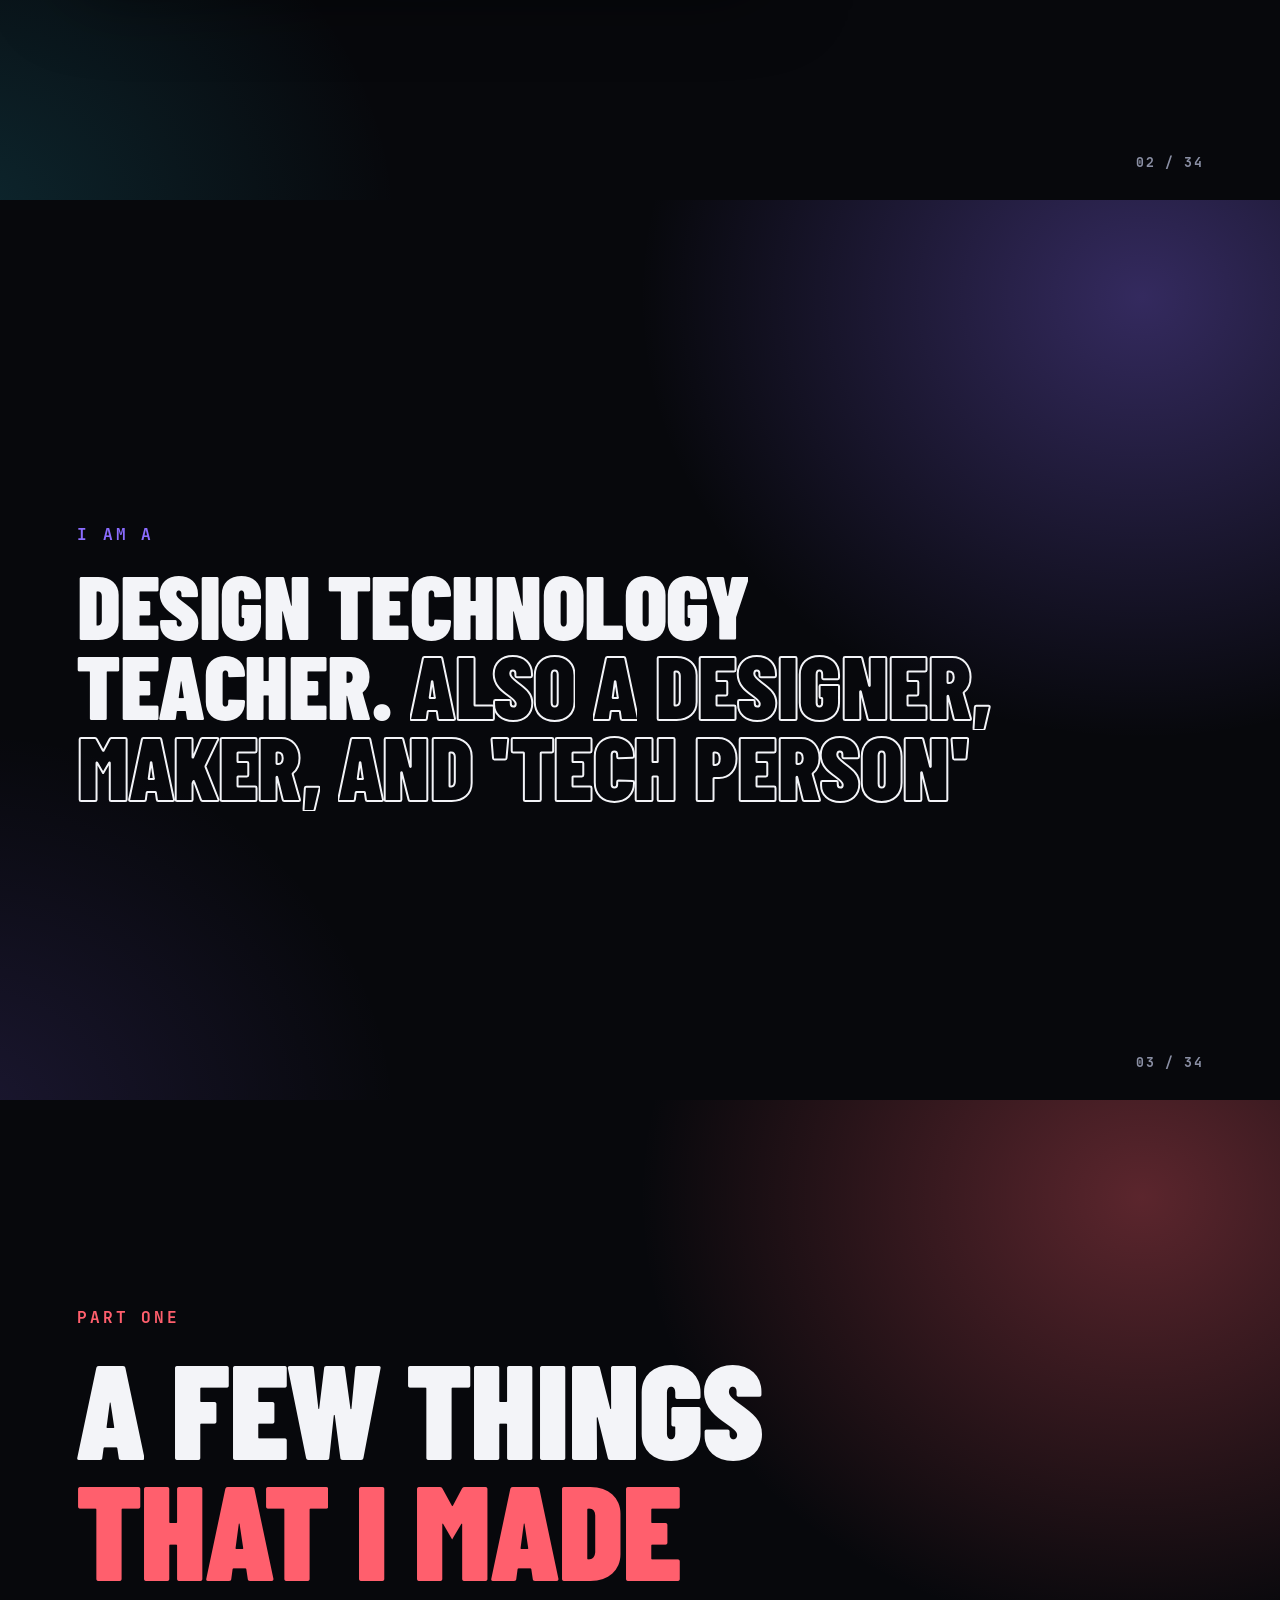
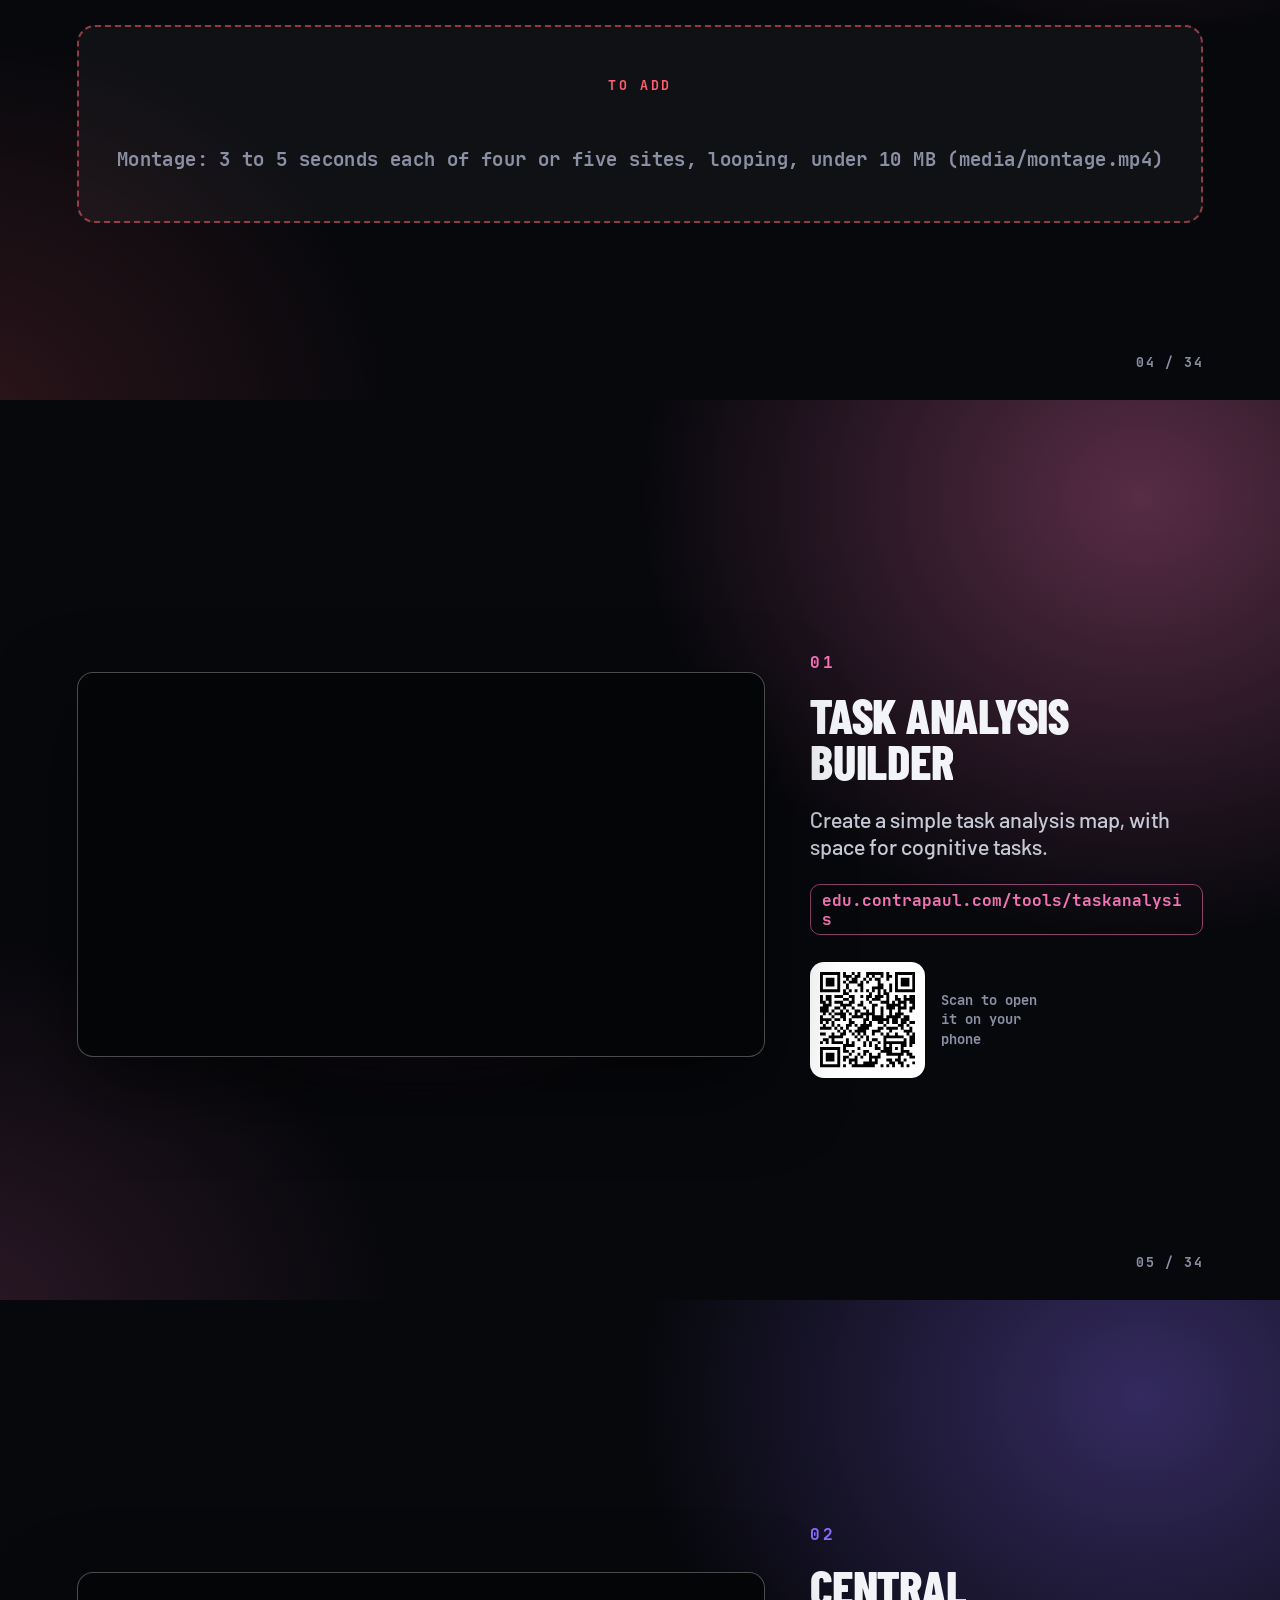
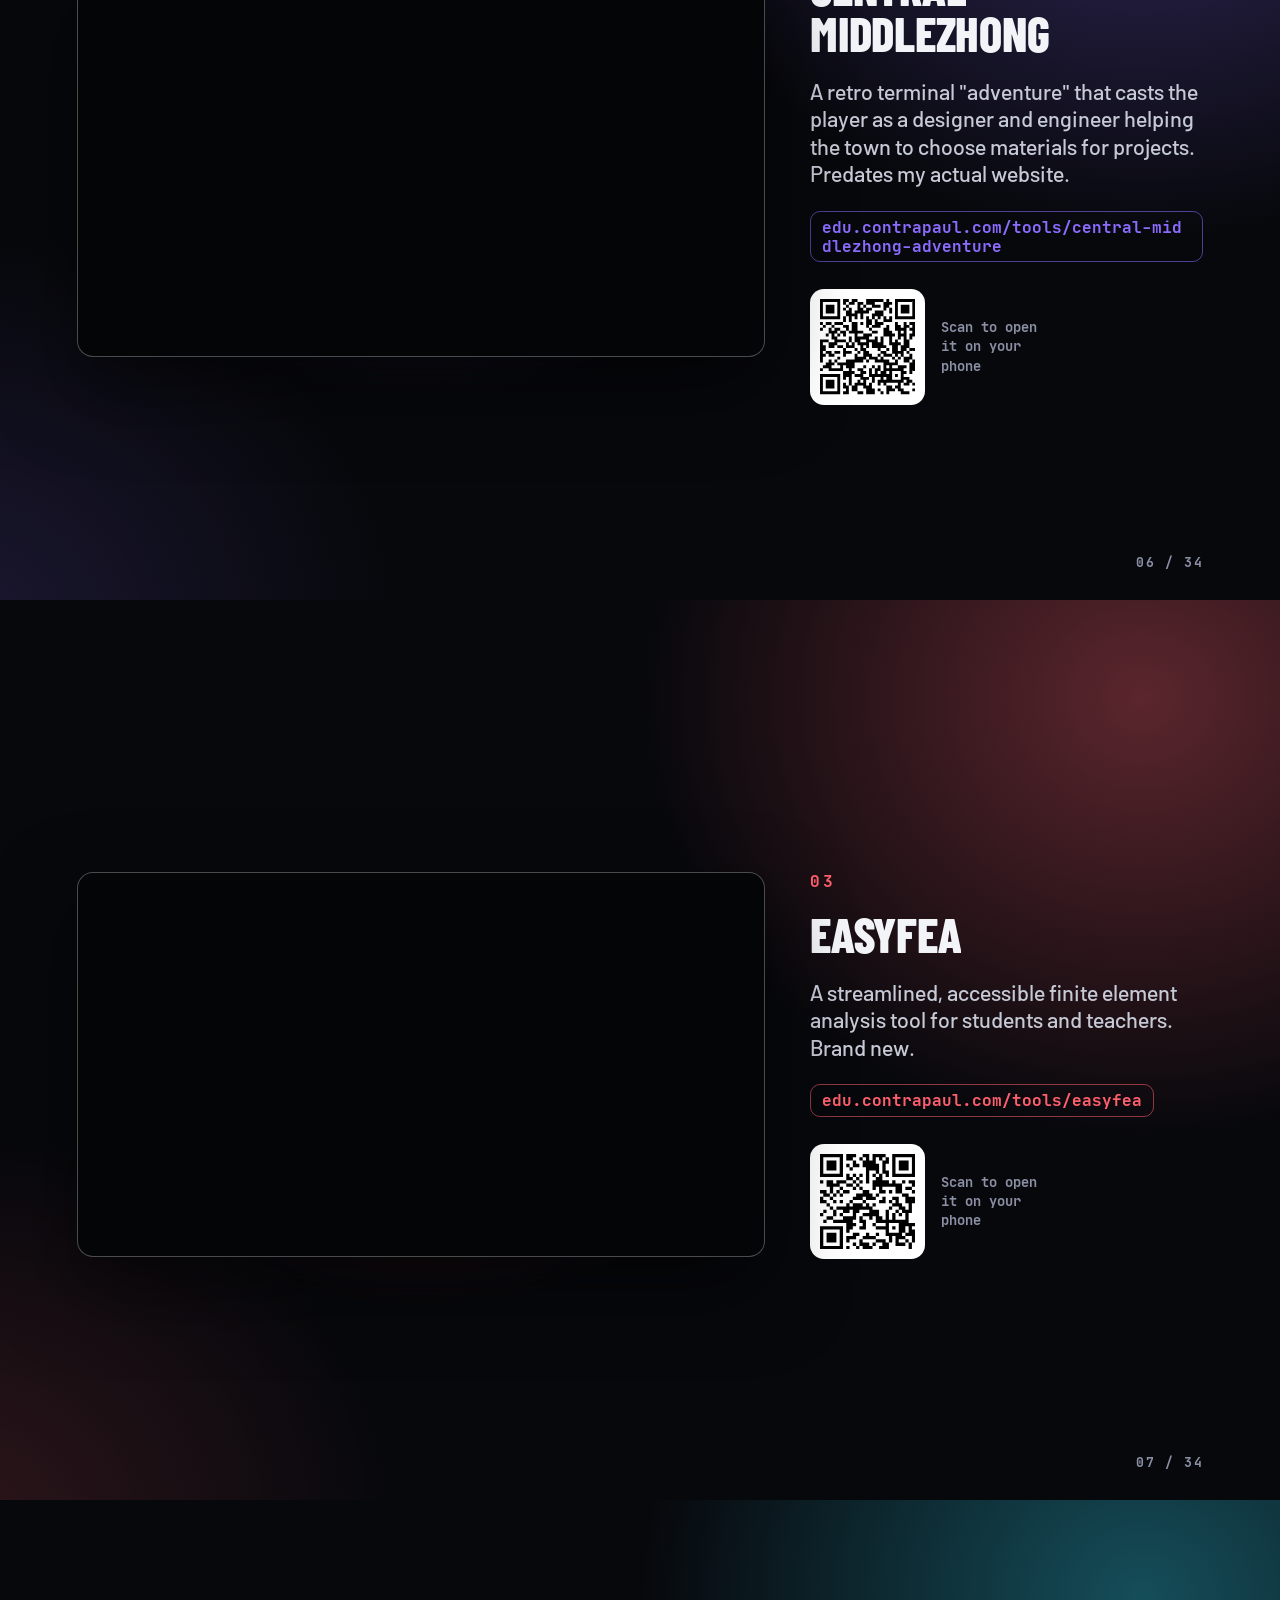
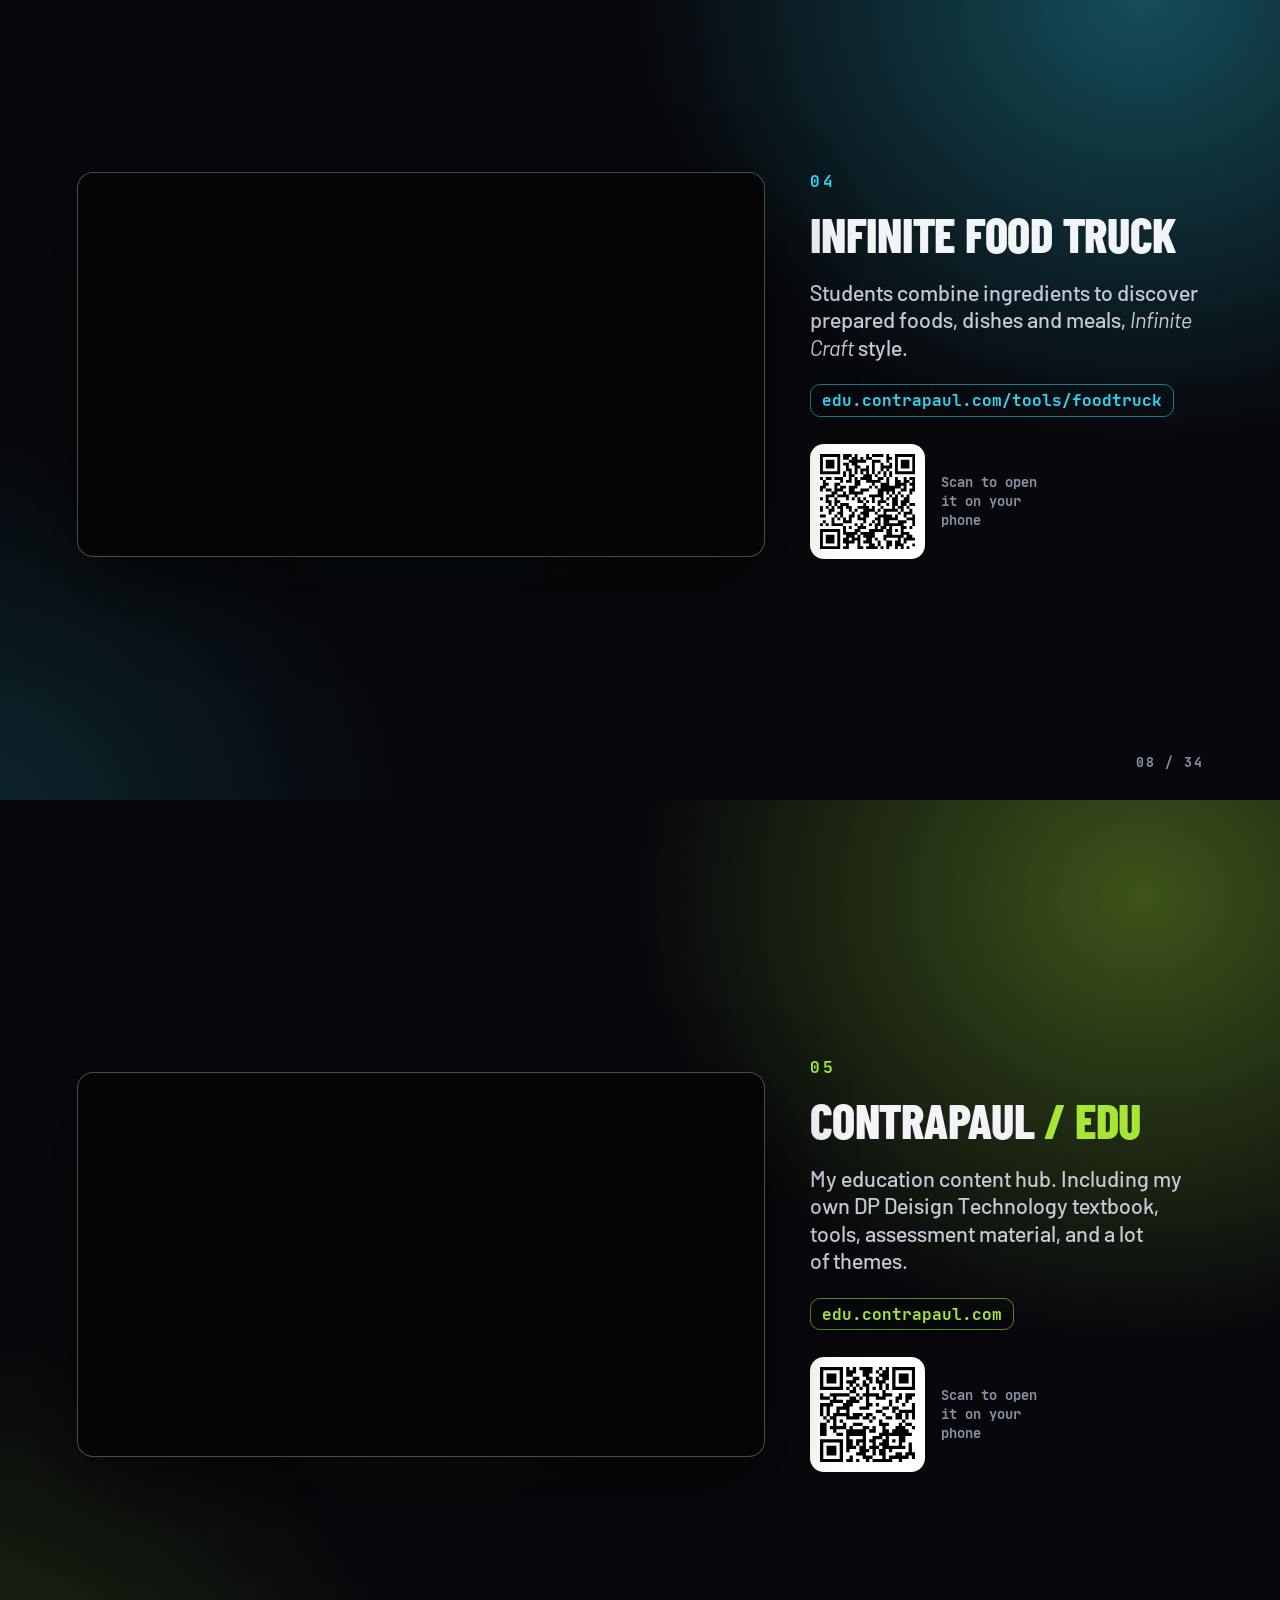
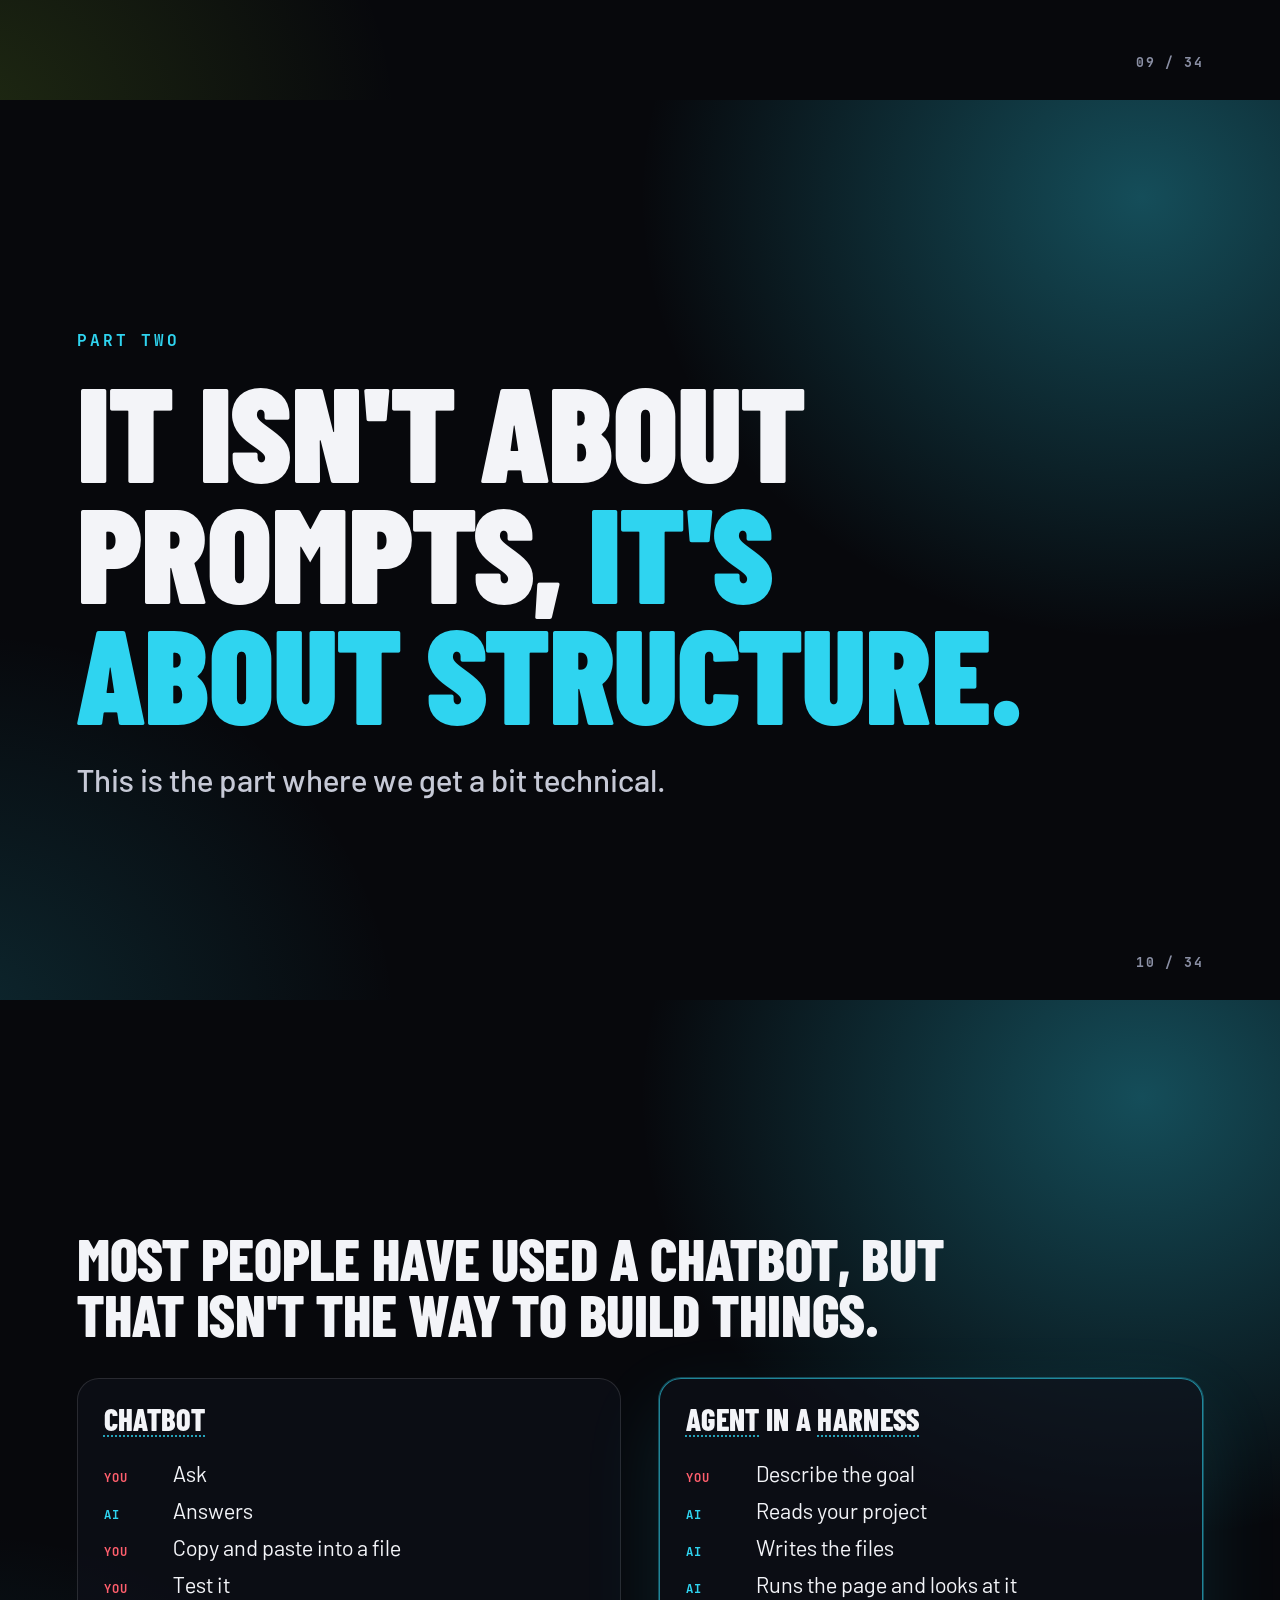
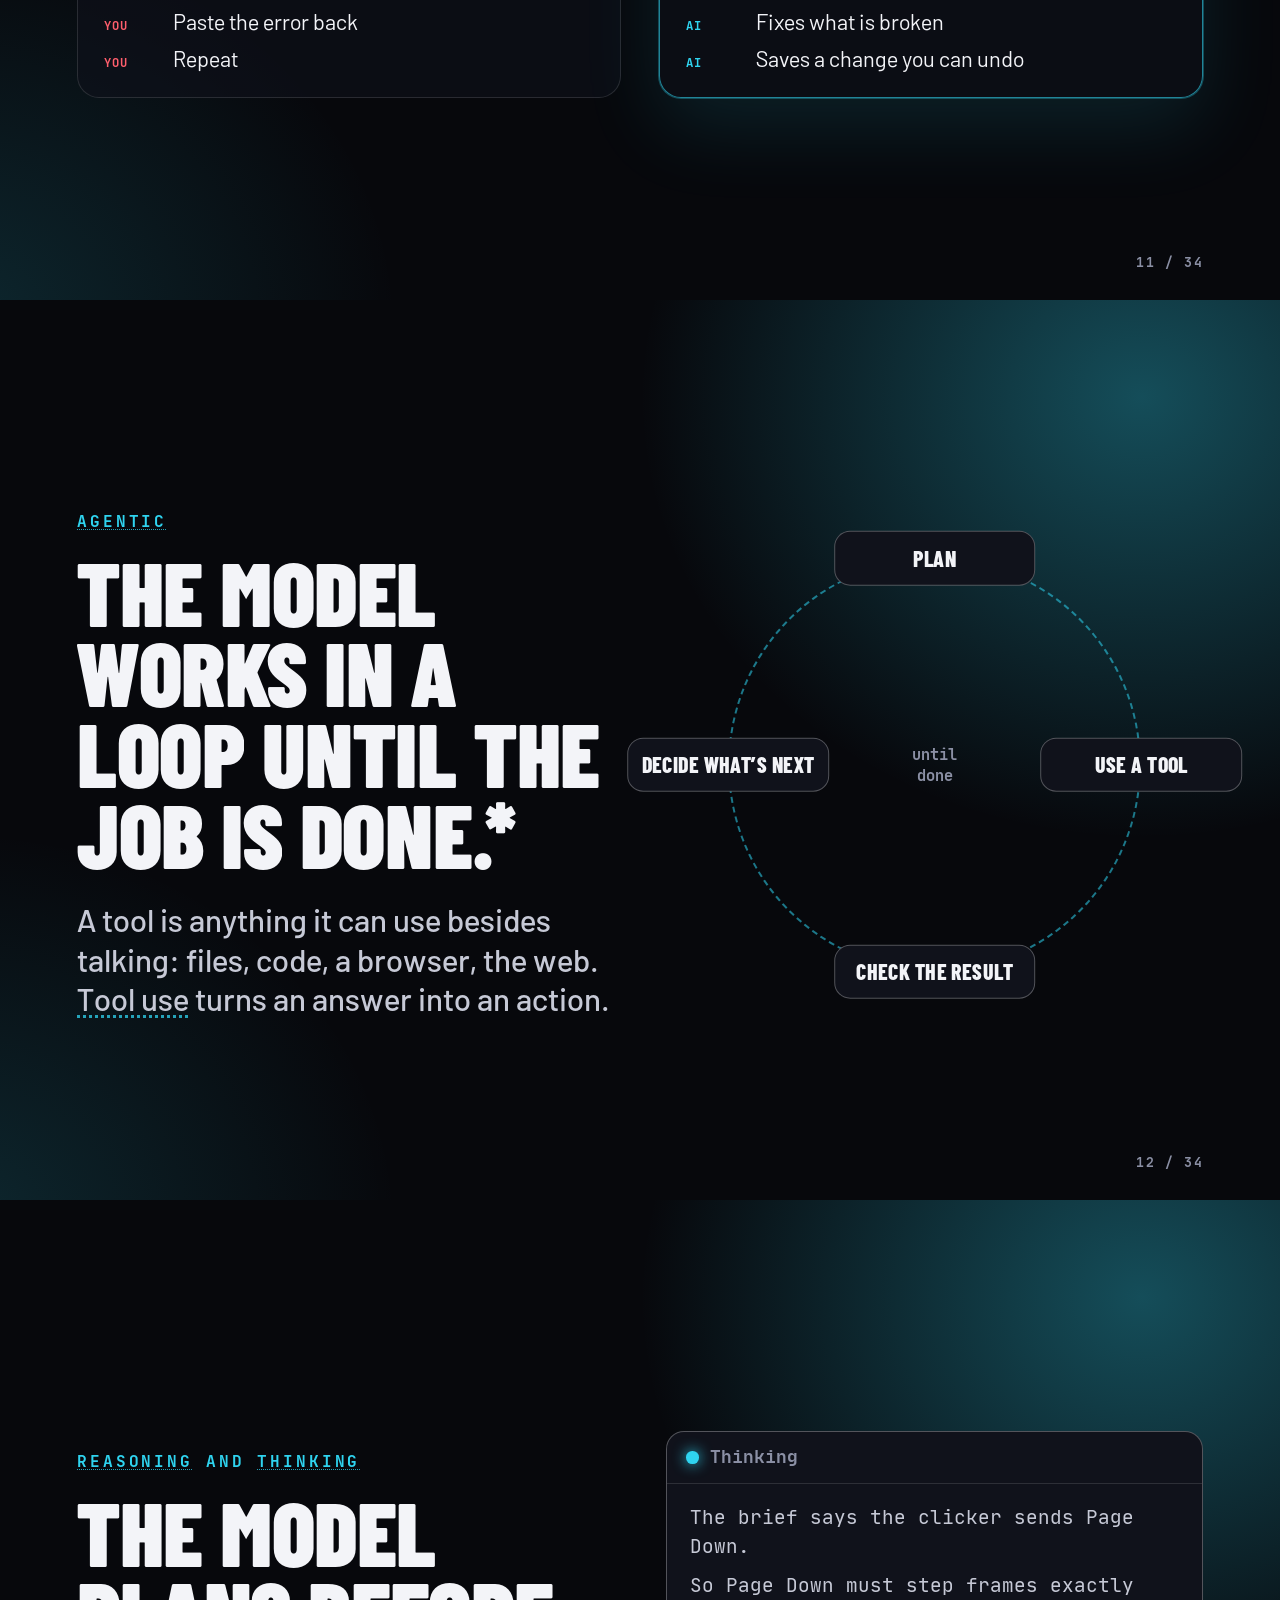
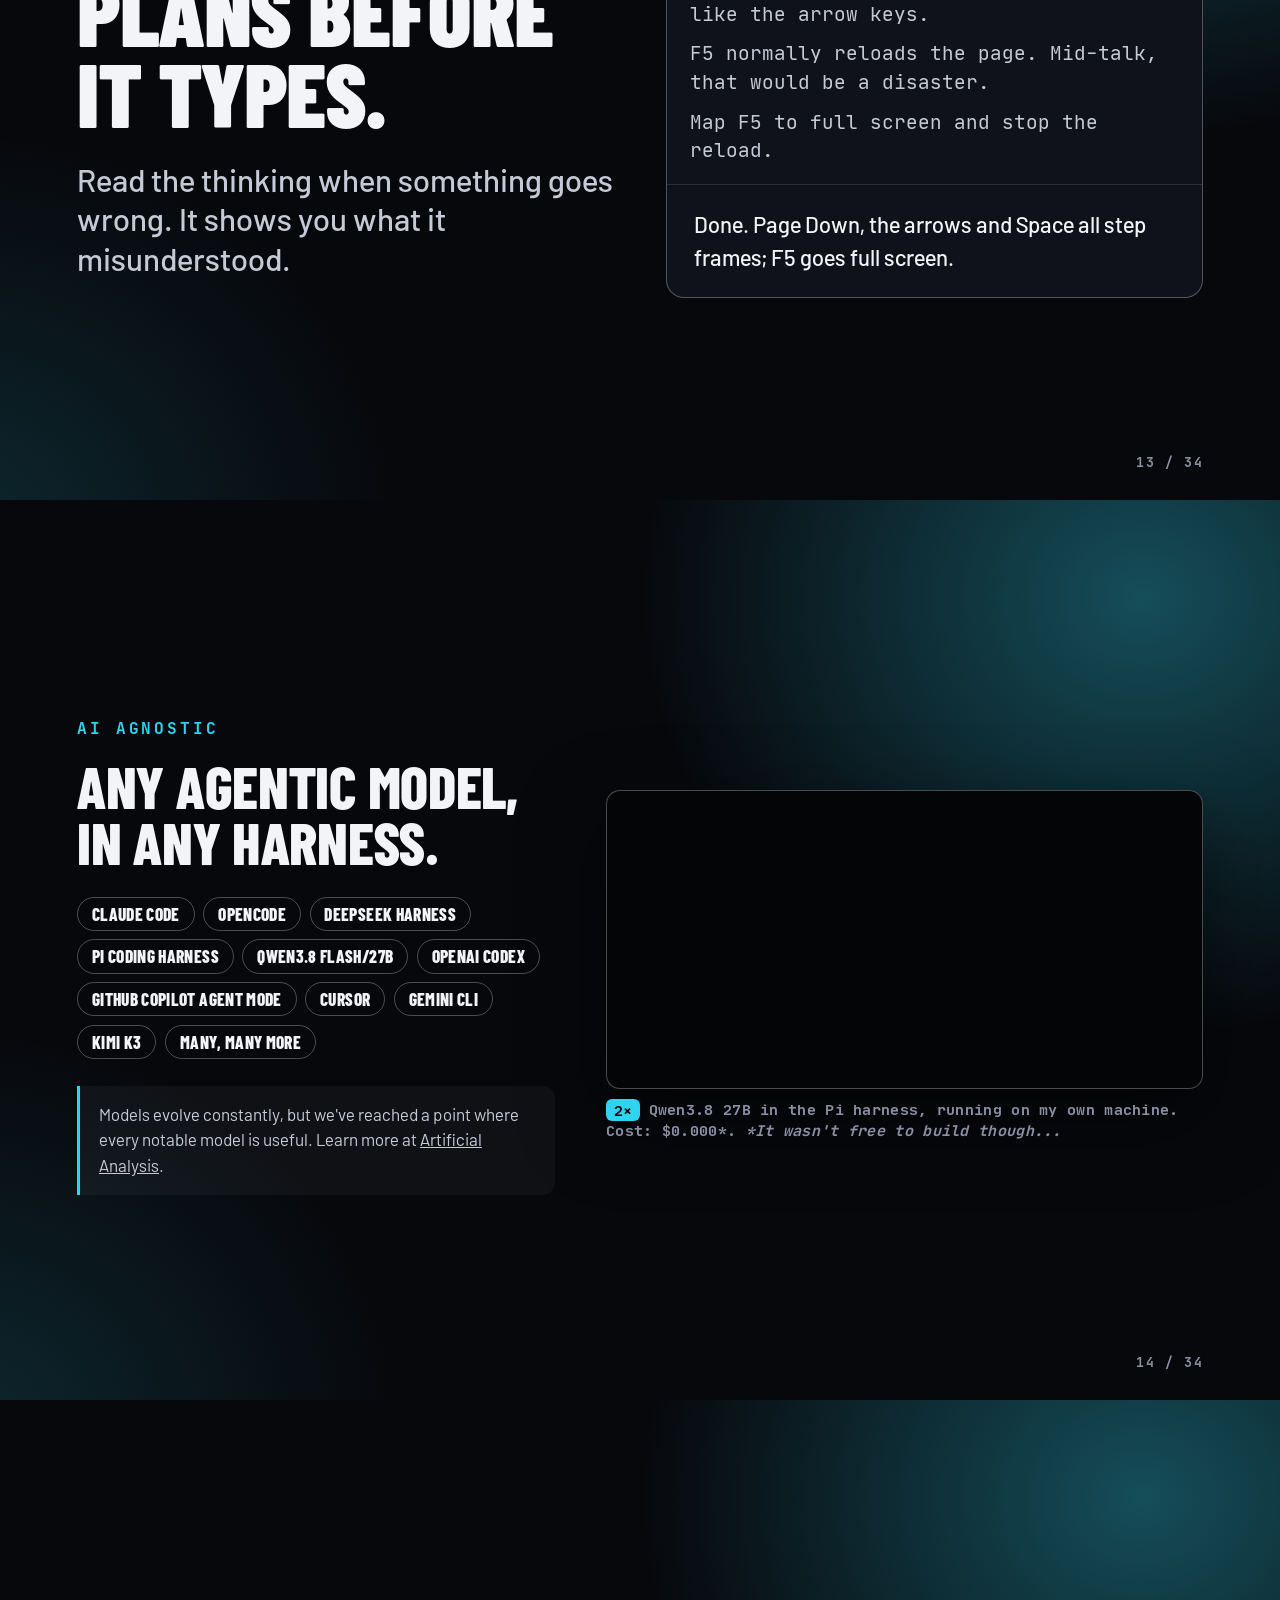
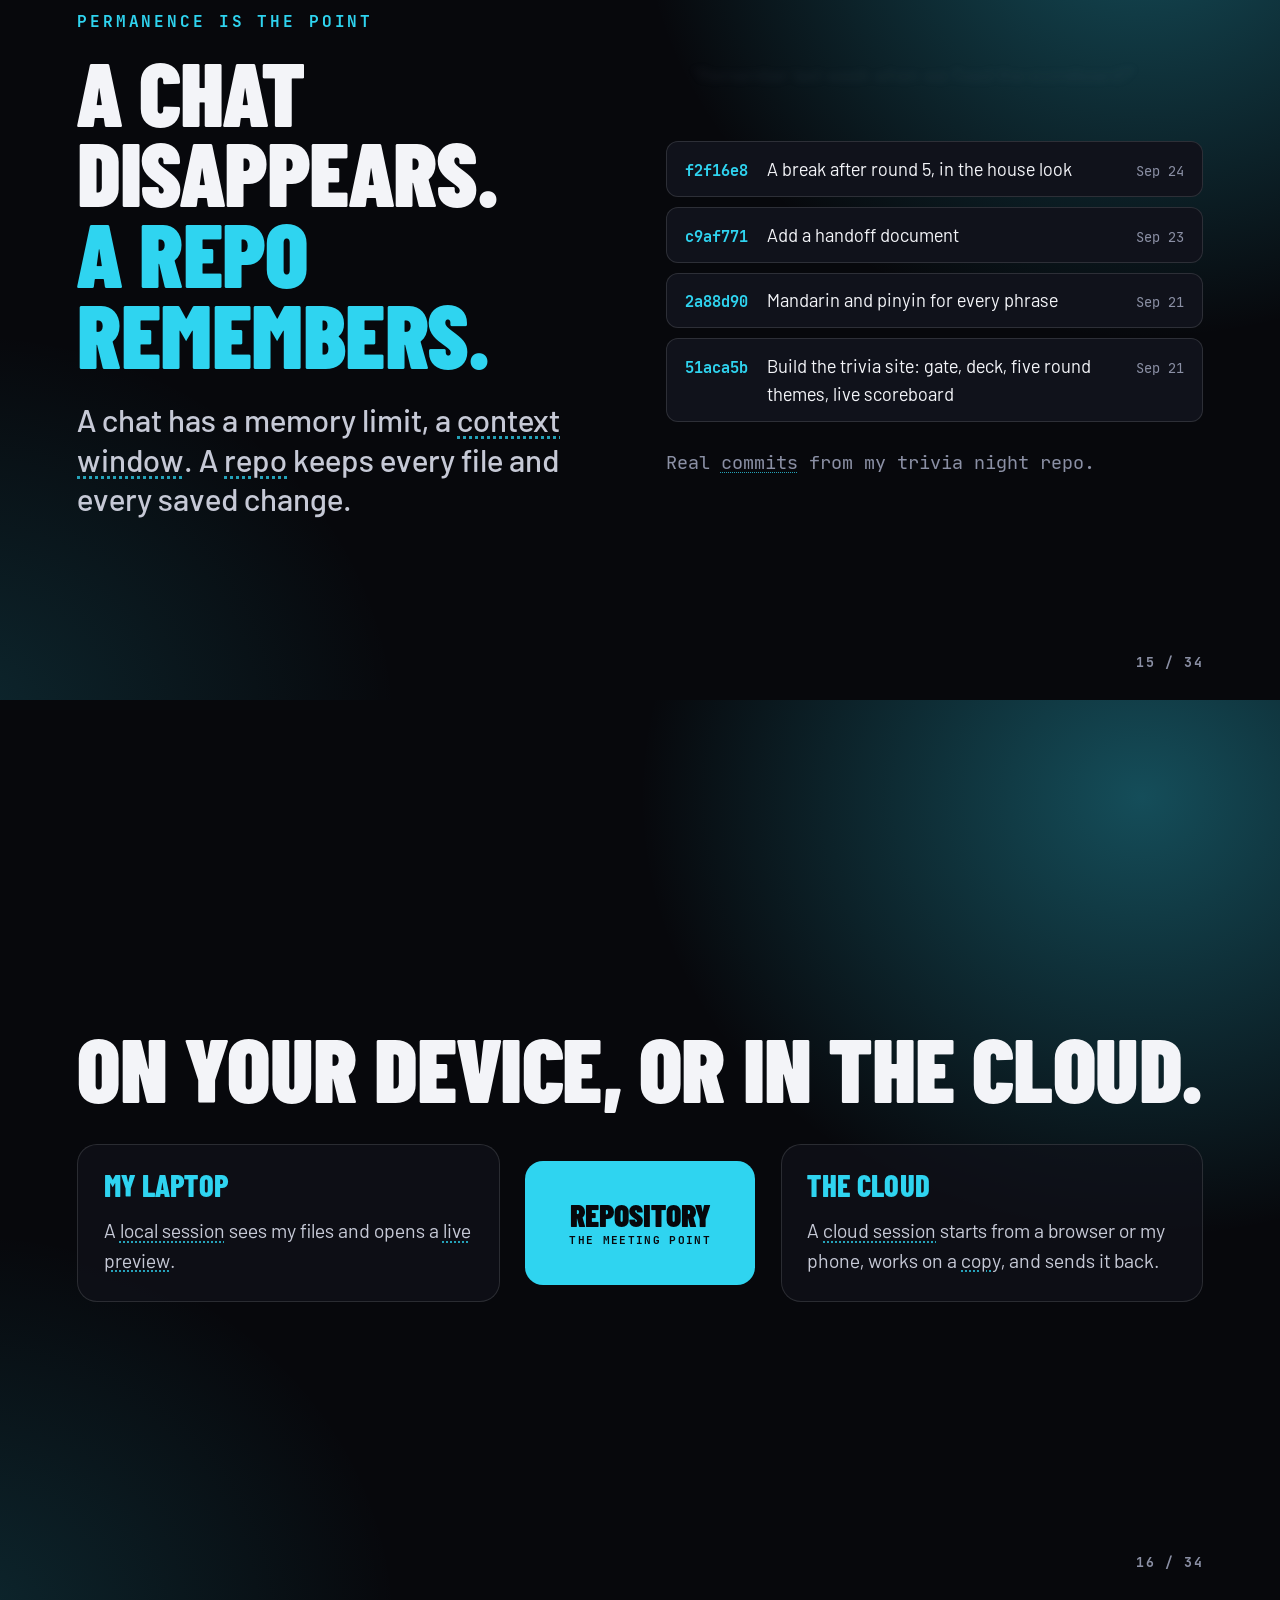
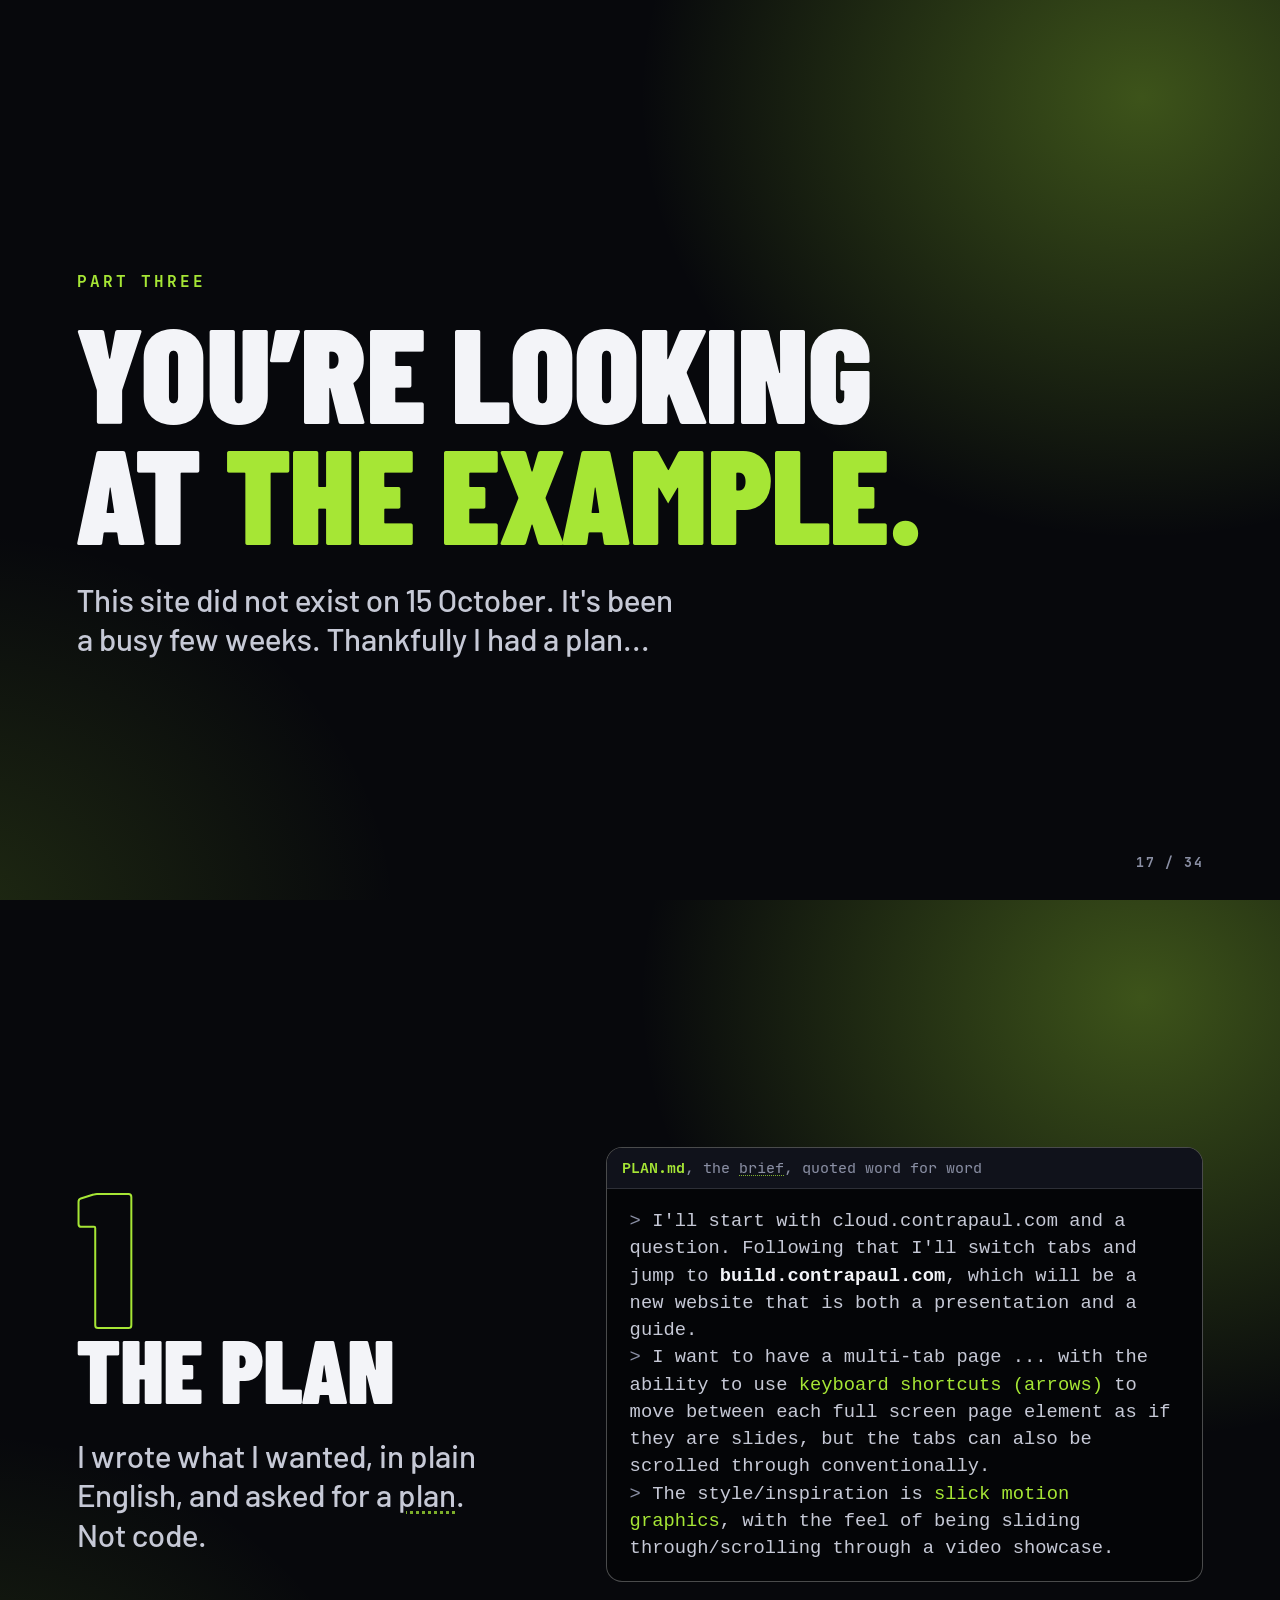
==== commit e02ac360: "Update index.html" ====
--- a/index.html
+++ b/index.html
@@ -105,7 +105,7 @@
   <section class="frame h-made is-divider" aria-label="Things I've made">
     <div class="inner">
       <p class="kicker" data-reveal>Part one</p>
-      <h2 class="display" data-words>A few <span class="accent">things I've made</span></h2>
+      <h2 class="display" data-words>A few things<span class="accent">that I made</span></h2>
       <div class="ph" data-reveal style="margin-top: 4vh">Montage: 3 to 5 seconds each of four or five sites, looping, under 10 MB (media/montage.mp4)</div>
     </div>
   </section>
@@ -654,7 +654,7 @@
   <section class="frame h-start" aria-label="Start">
     <div class="inner">
       <p class="kicker" data-reveal>Start here</p>
-      <h1 class="display" data-words>Your first site, <span class="accent">live.</span></h1>
+      <h1 class="display" data-words>Build your first<span class="accent">website.</span></h1>
       <p class="lede" data-reveal style="--d: 700ms">A one-page website at your own address, built with an AI <a class="gloss" data-term="coding-agent" href="#/glossary/coding-agent">coding agent</a>. About an hour the first time. Scroll, or use the arrow keys.</p>
     </div>
   </section>
@@ -667,8 +667,8 @@
         <ul>
           <li>A <a class="gloss" data-term="github" href="#/glossary/github">GitHub</a> account. Free.</li>
           <li>A Cloudflare account. Free.</li>
-          <li>An AI <a class="gloss" data-term="coding-agent" href="#/glossary/coding-agent">coding agent</a>: Claude Code, OpenAI Codex, GitHub Copilot, Cursor or Gemini CLI. Most need a paid plan. Any <a class="gloss" data-term="agentic" href="#/glossary/agentic">agentic</a> one will do.</li>
-          <li>Optional: your own <a class="gloss" data-term="domain" href="#/glossary/domain">domain</a>, about the price of a coffee a year.</li>
+          <li>An AI <a class="gloss" data-term="coding-agent" href="#/glossary/coding-agent">coding agent</a>: VS Code, Claude Code, Opencode, Deepseek Harness, OpenAI Codex, GitHub Copilot, and more. Many need a paid plan, but not all. Any <a class="gloss" data-term="agentic" href="#/glossary/agentic">agentic</a> one will do.</li>
+          <li>Optional: buy your own <a class="gloss" data-term="domain" href="#/glossary/domain">domain</a> for about the price a dinner on Meituan.</li>
         </ul>
       </div>
     </div>
@@ -781,7 +781,7 @@
         </ul>
         <h3 class="h3" style="margin-top: 1.4em">Working from mainland China</h3>
         <ul>
-          <li>Most AI coding tools need a VPN.</li>
+          <li>Some US/EU AI coding tools need a proxy server.</li>
           <li>GitHub works, but can be slow.</li>
           <li>Cloudflare Pages on your own domain loads normally. <code>*.pages.dev</code> and <code>github.io</code> addresses often don&rsquo;t.</li>
           <li>Keep everything in the project: no Google Fonts, no CDNs.</li>
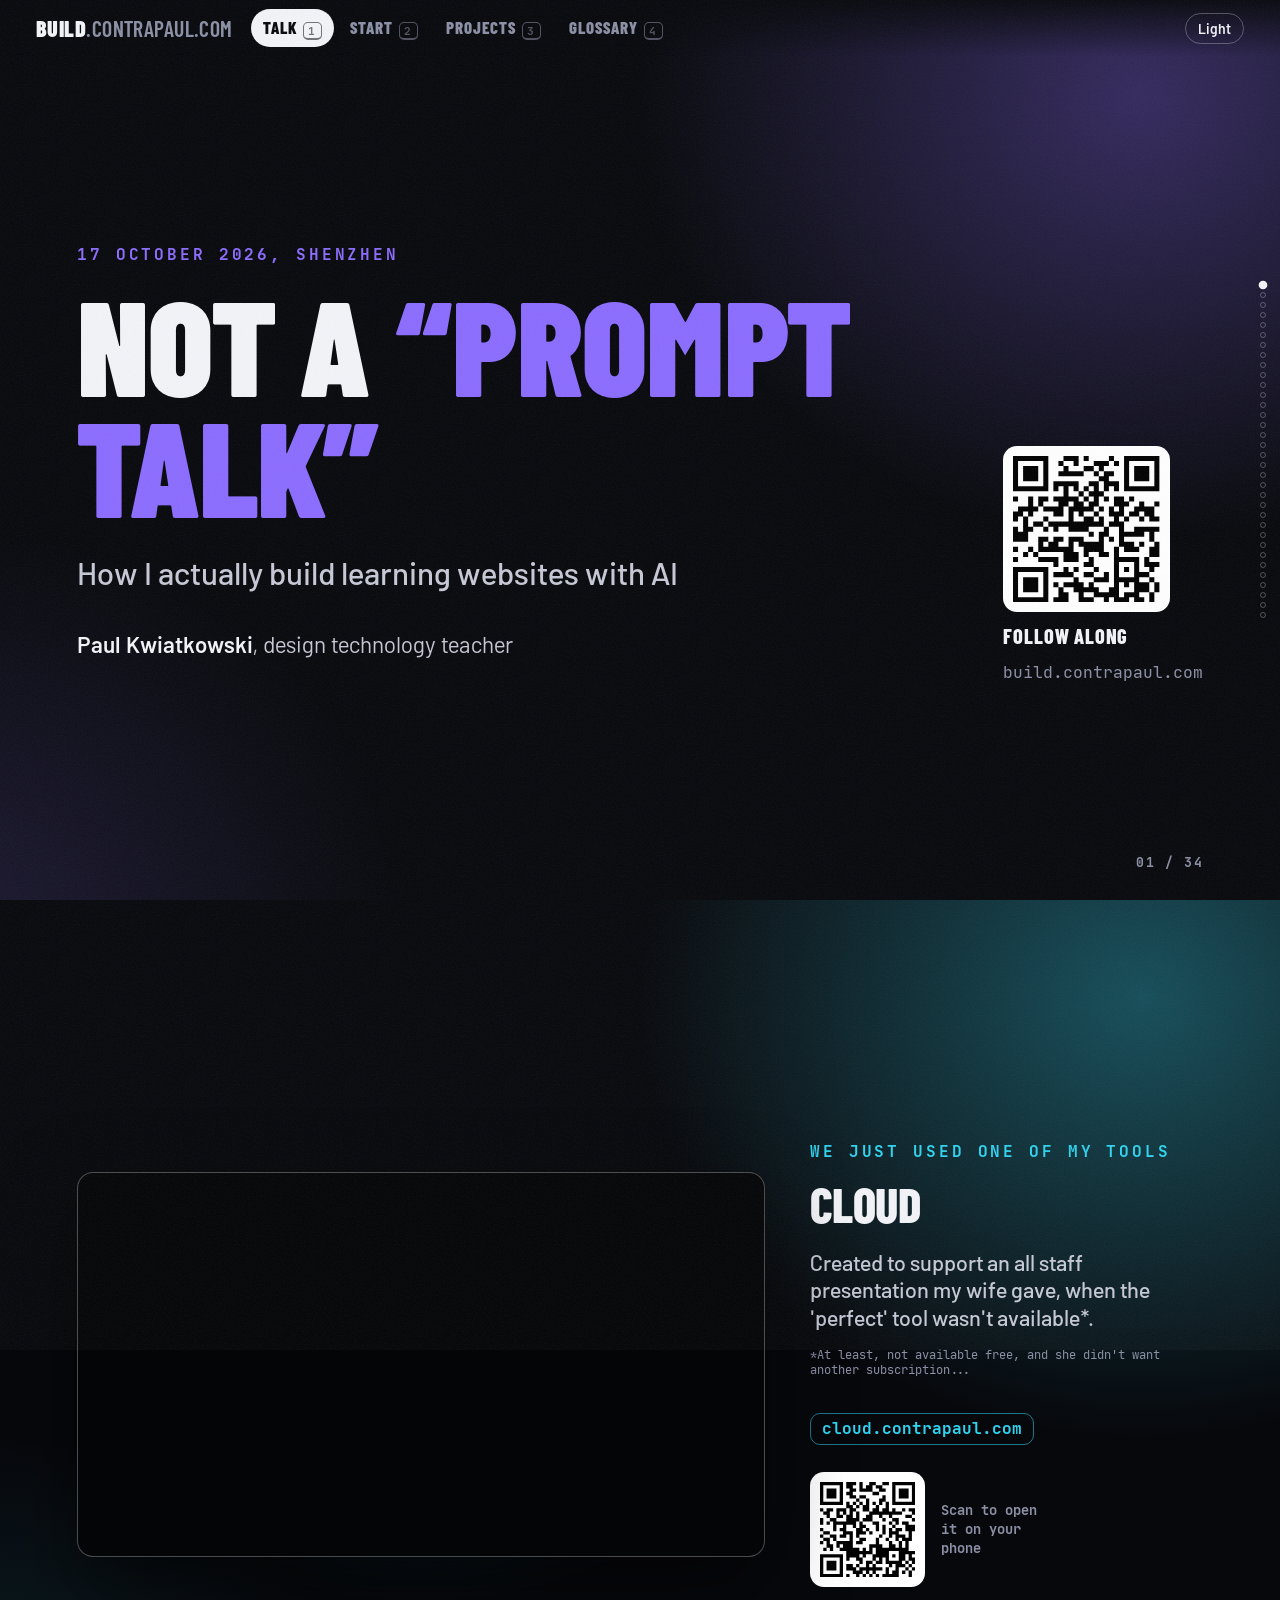
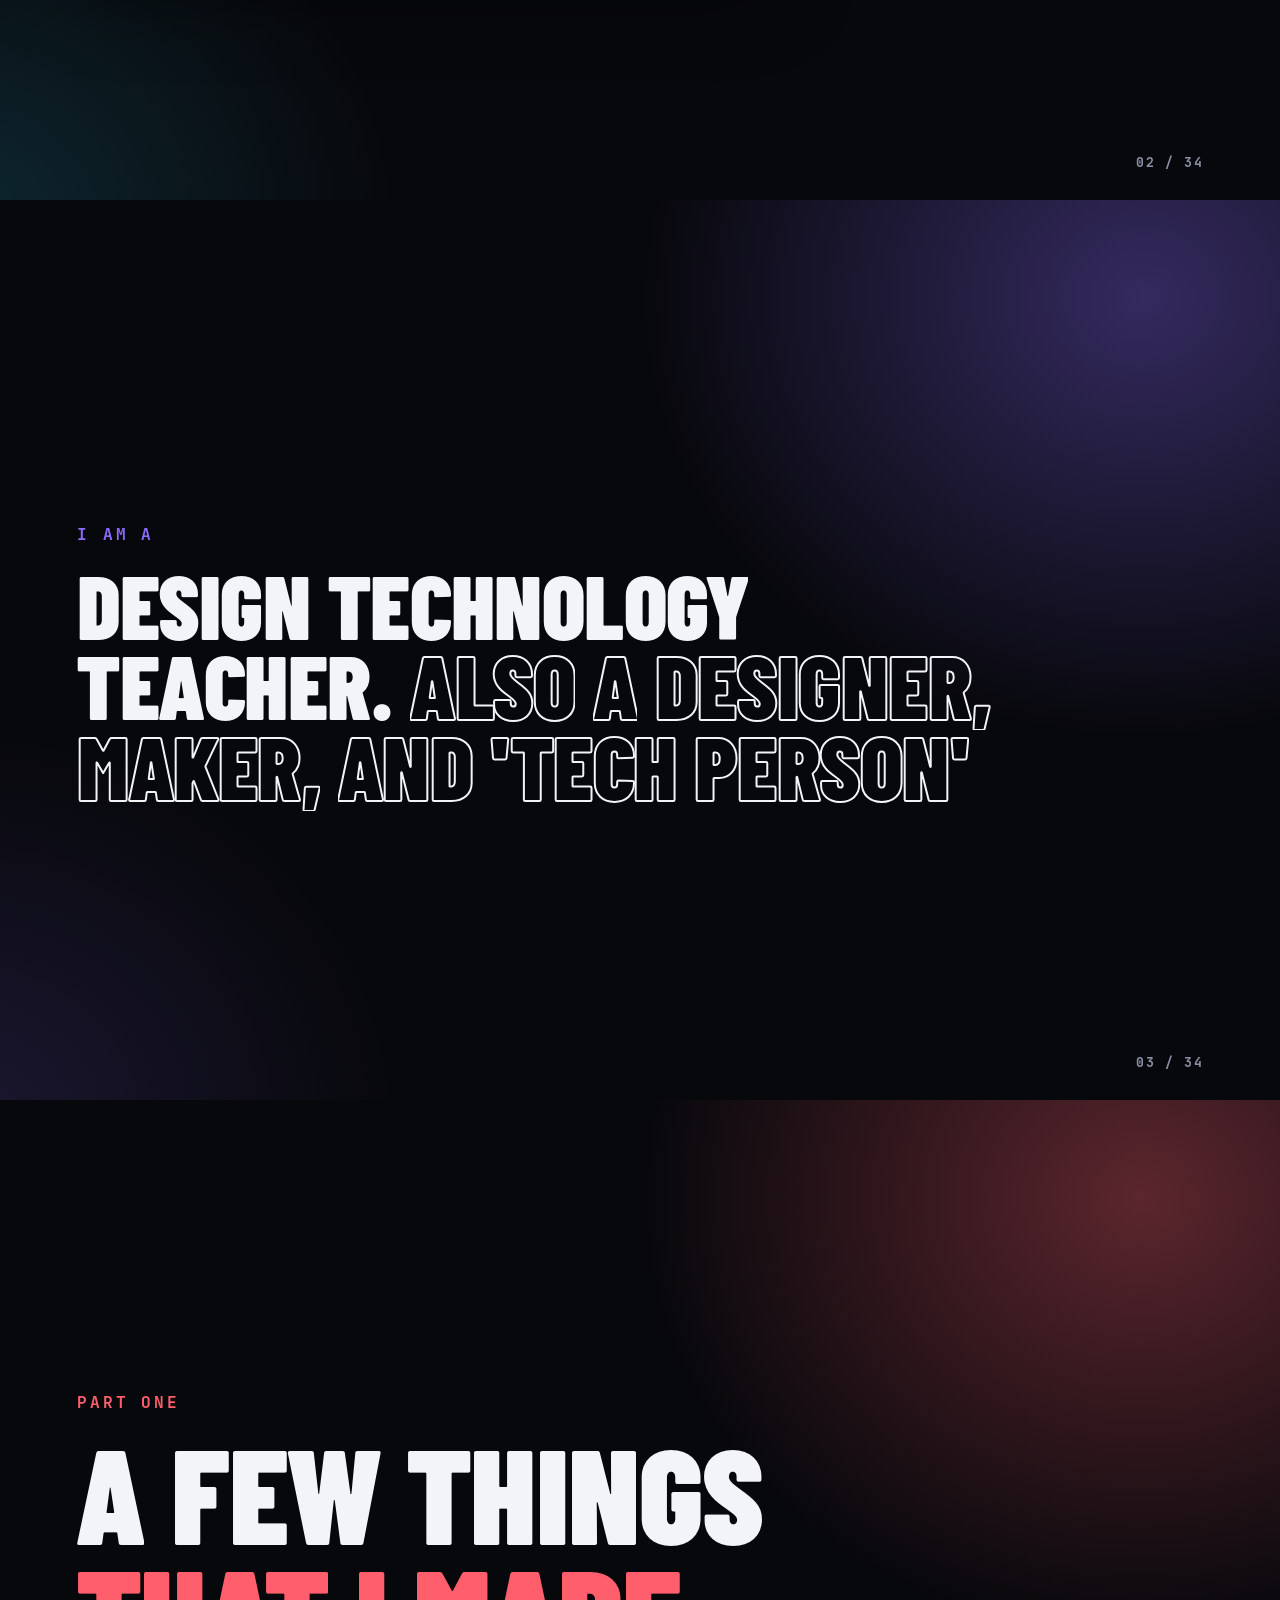
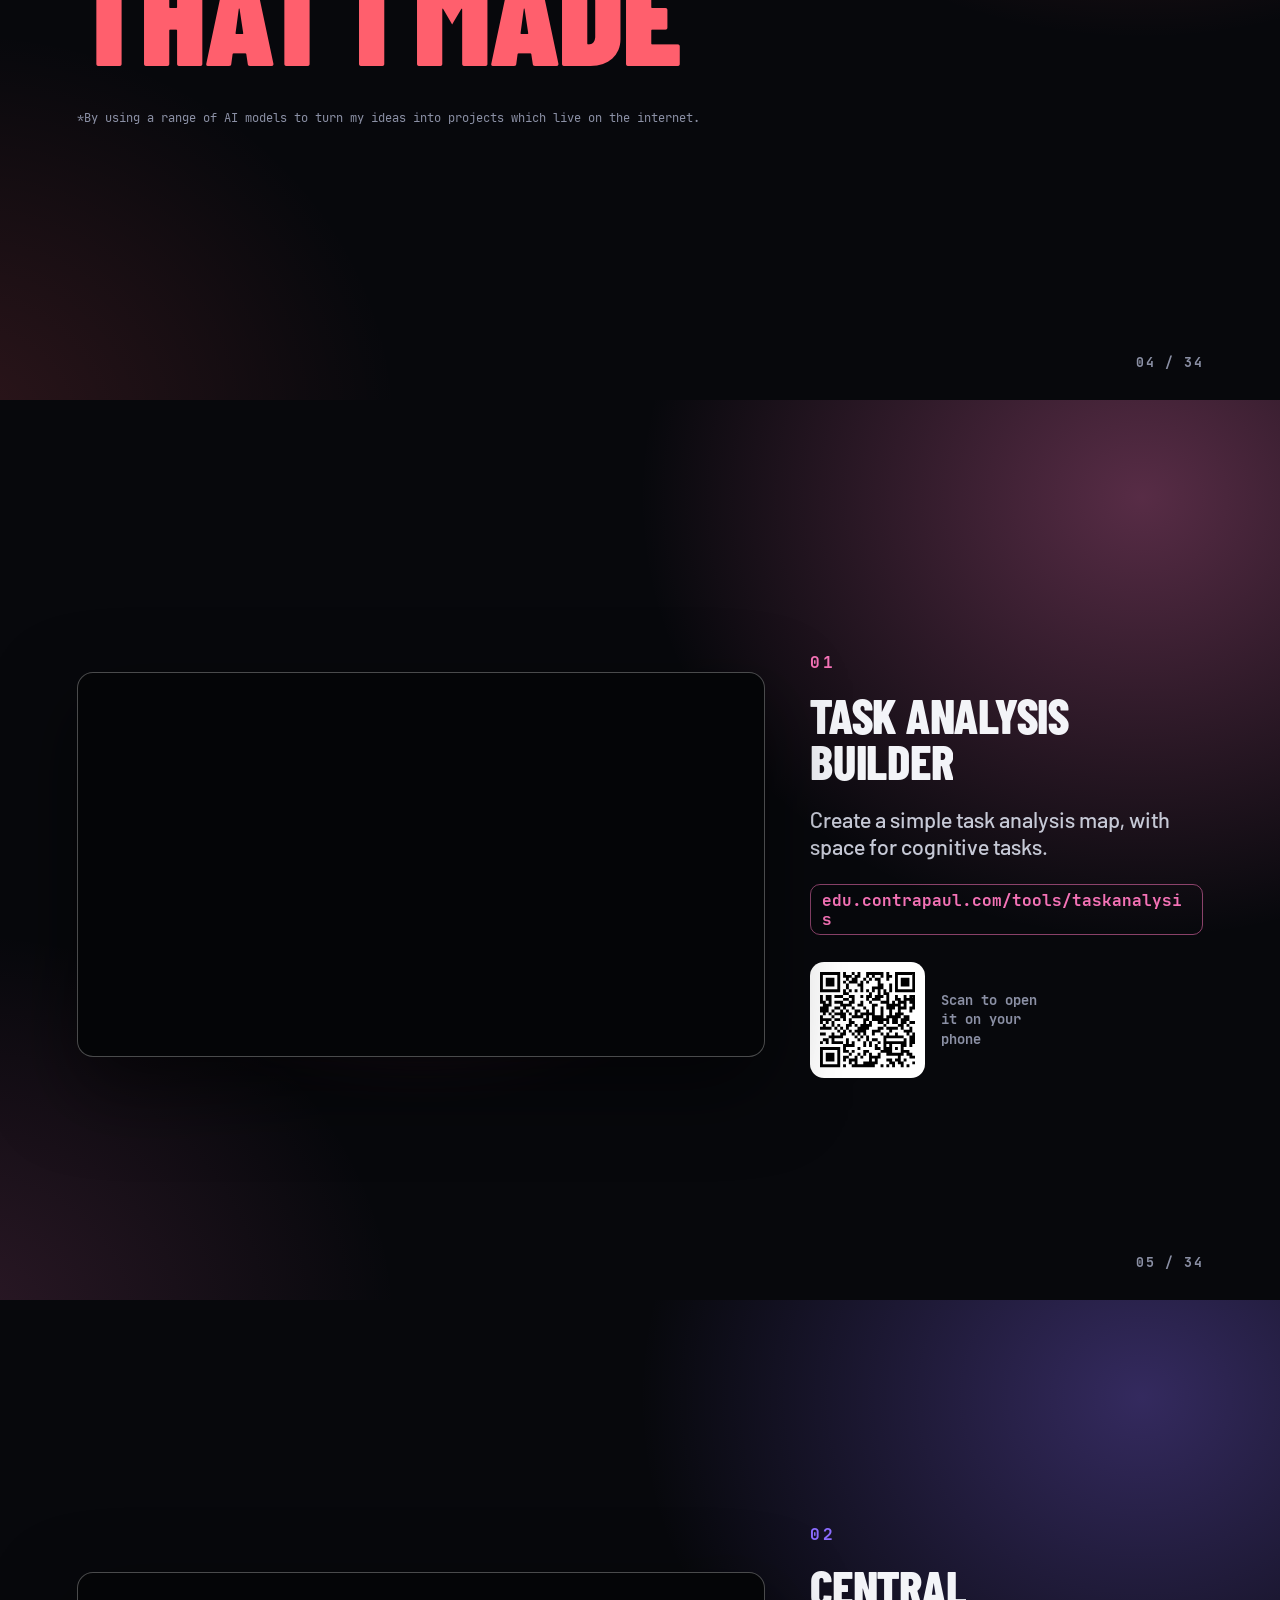
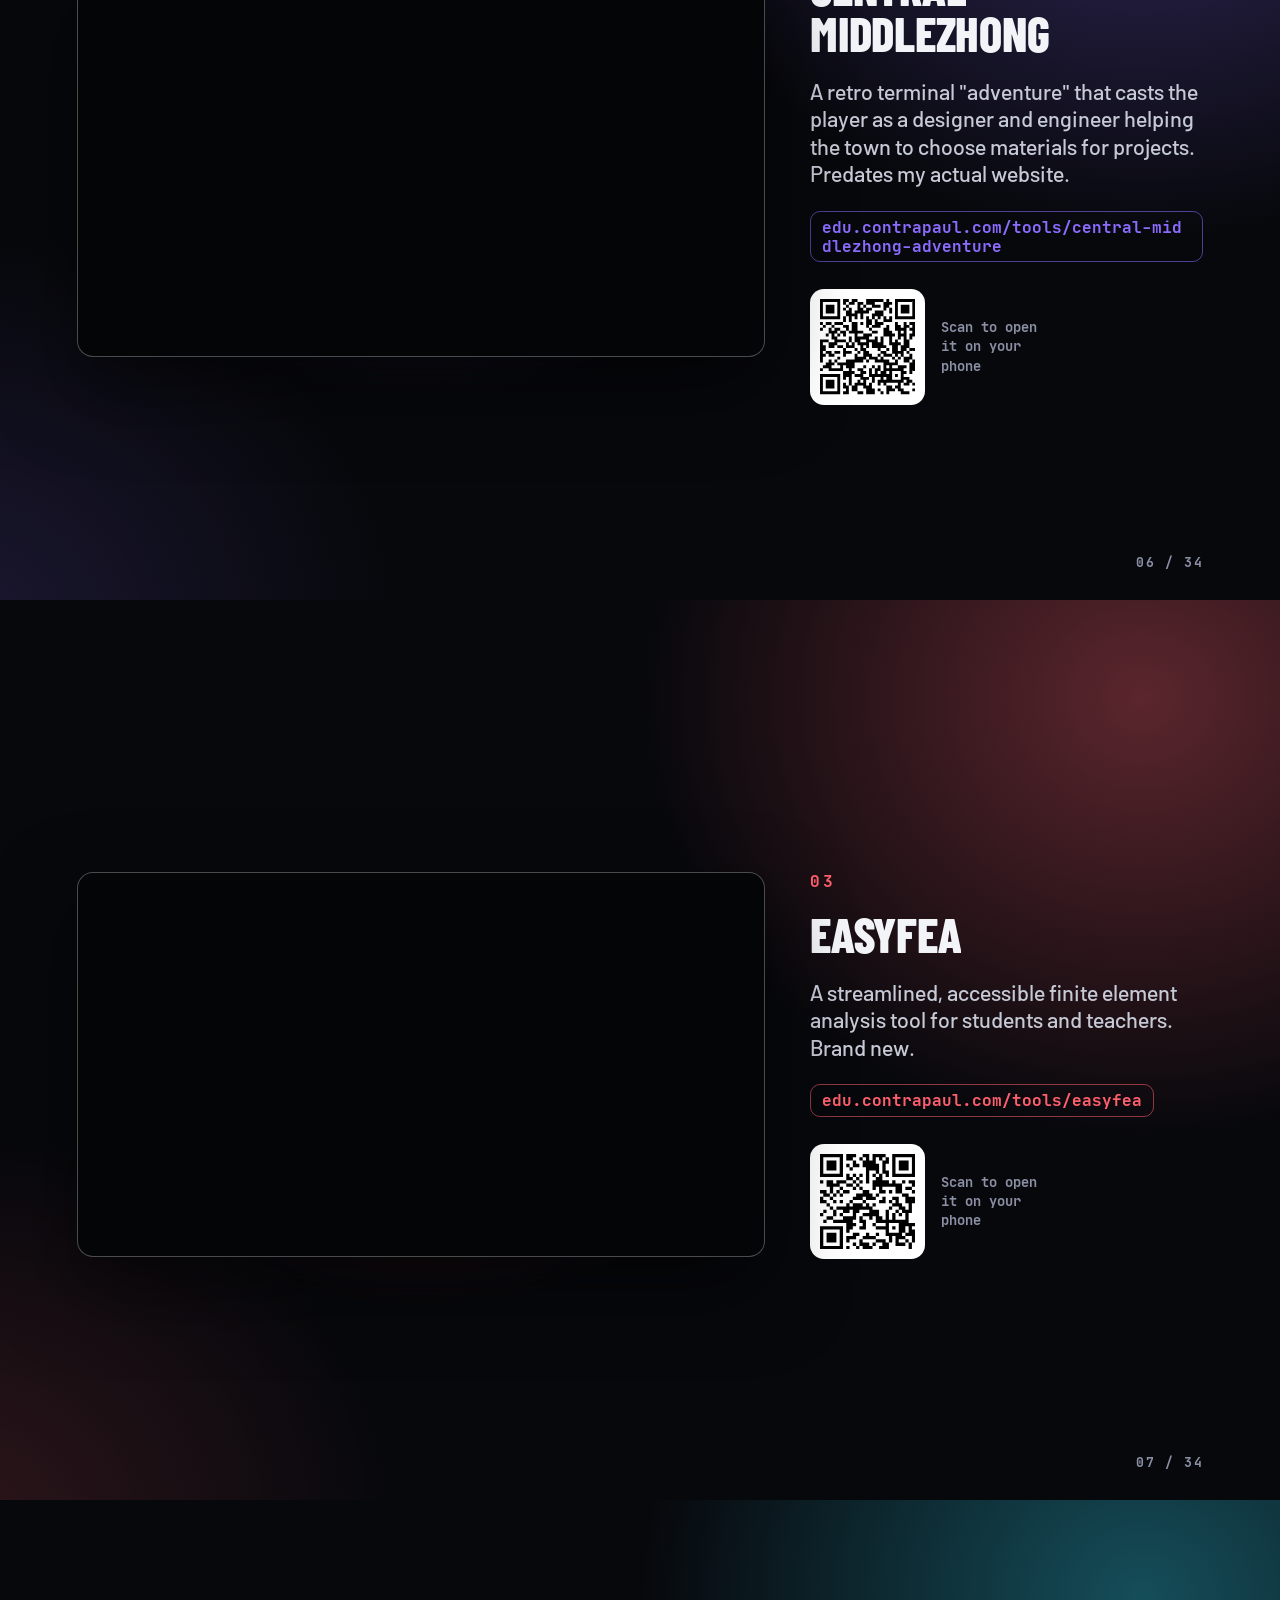
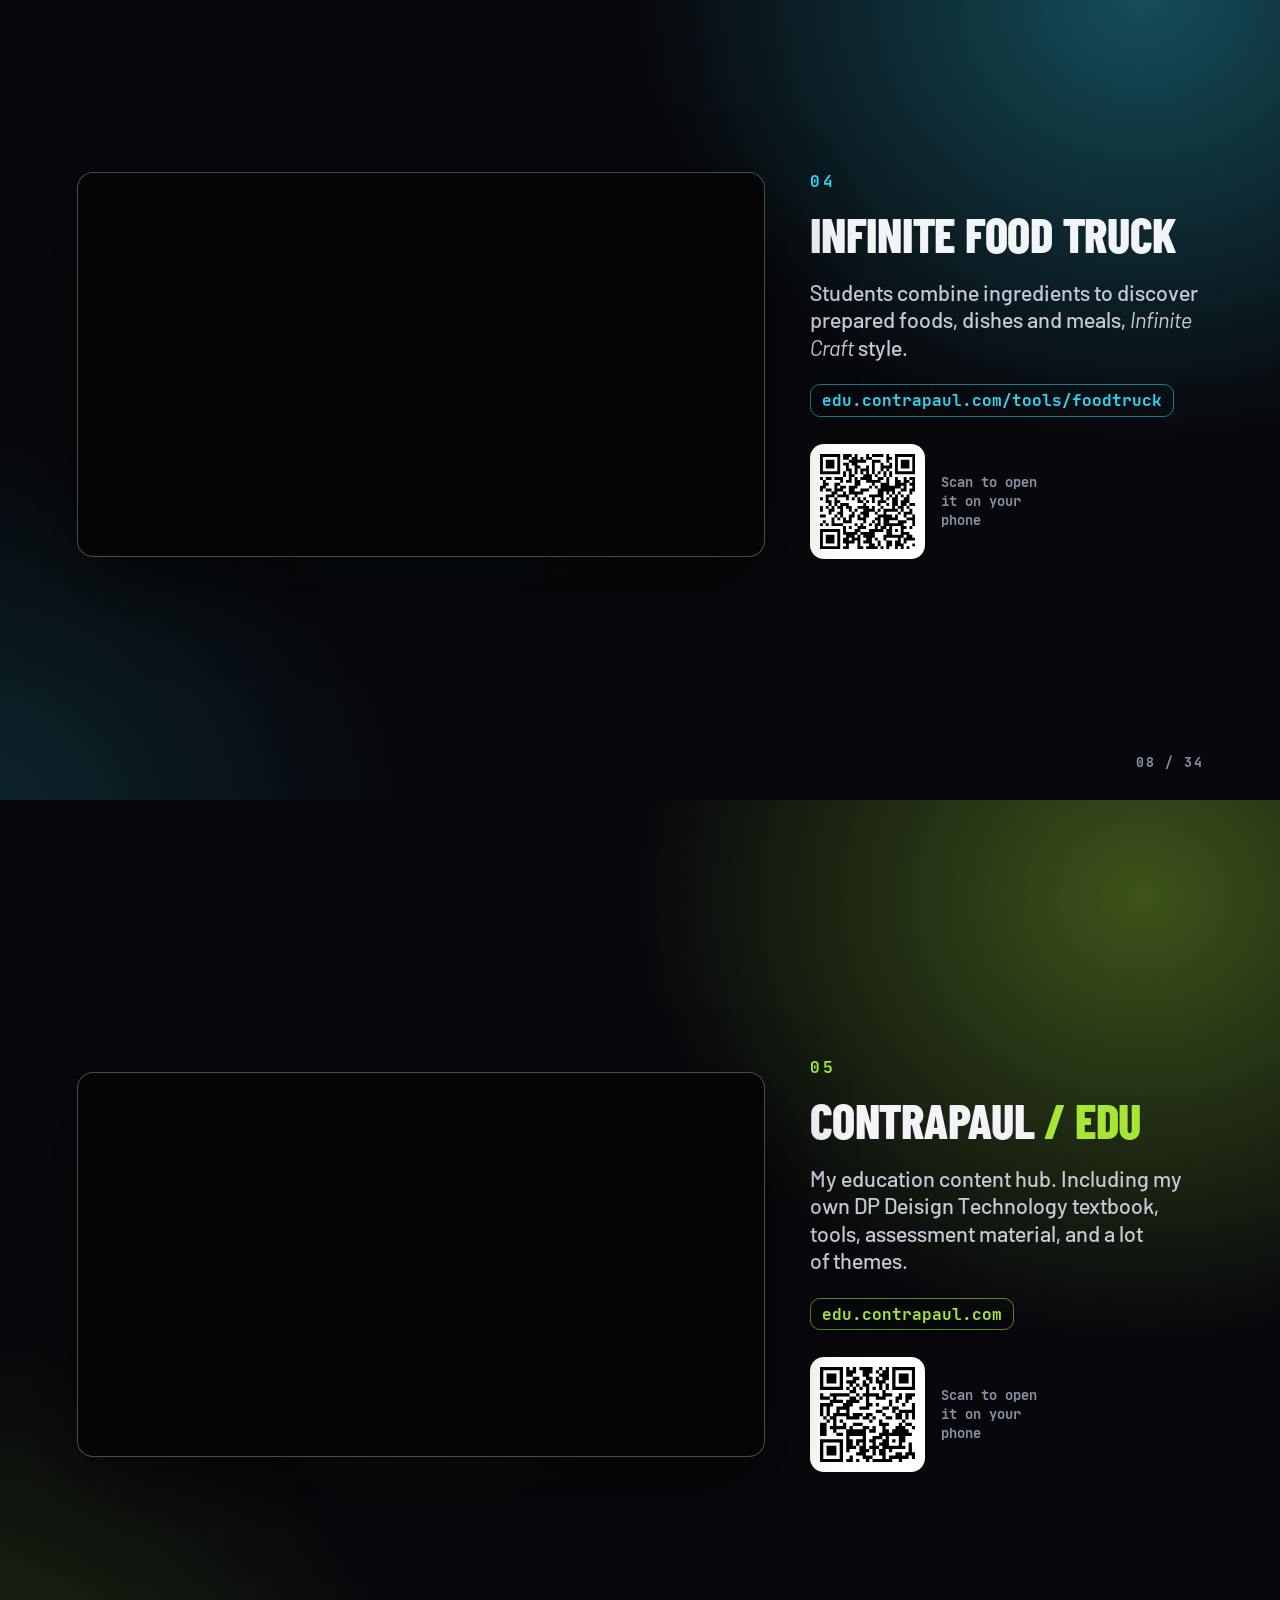
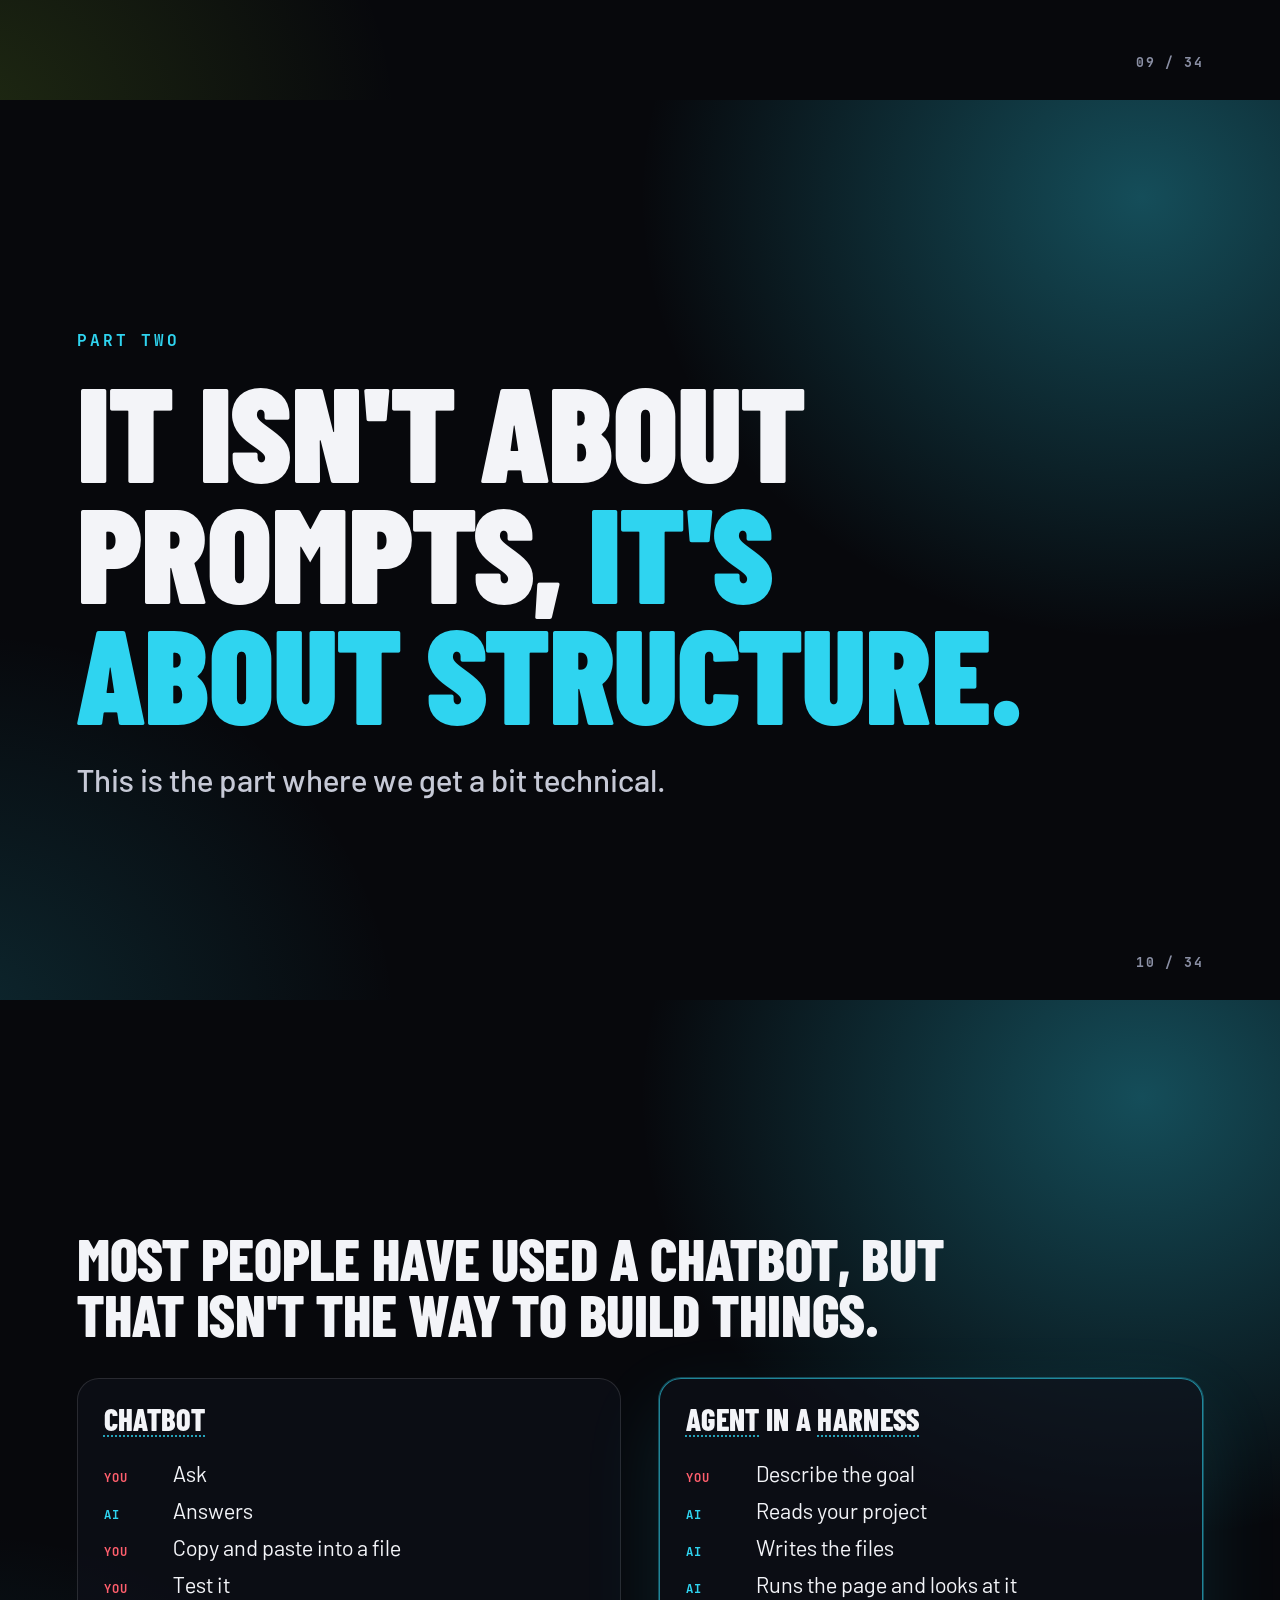
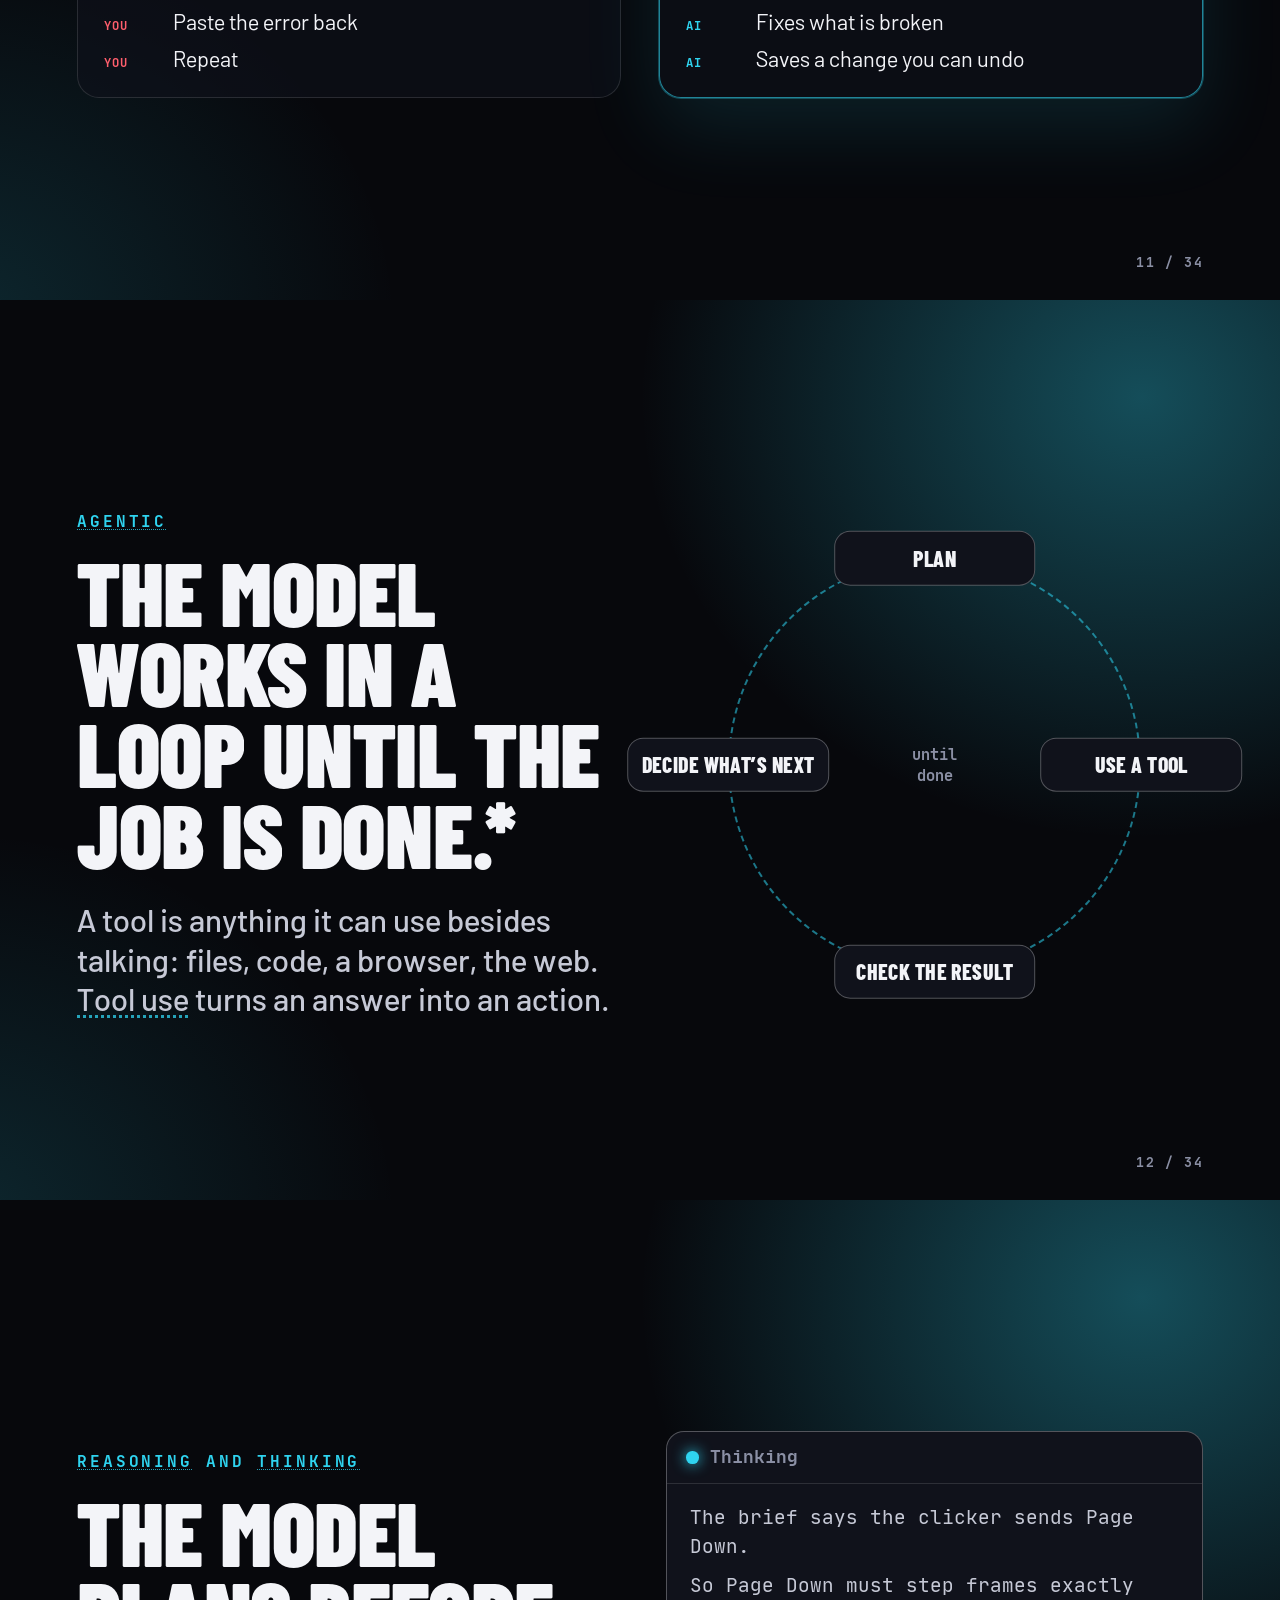
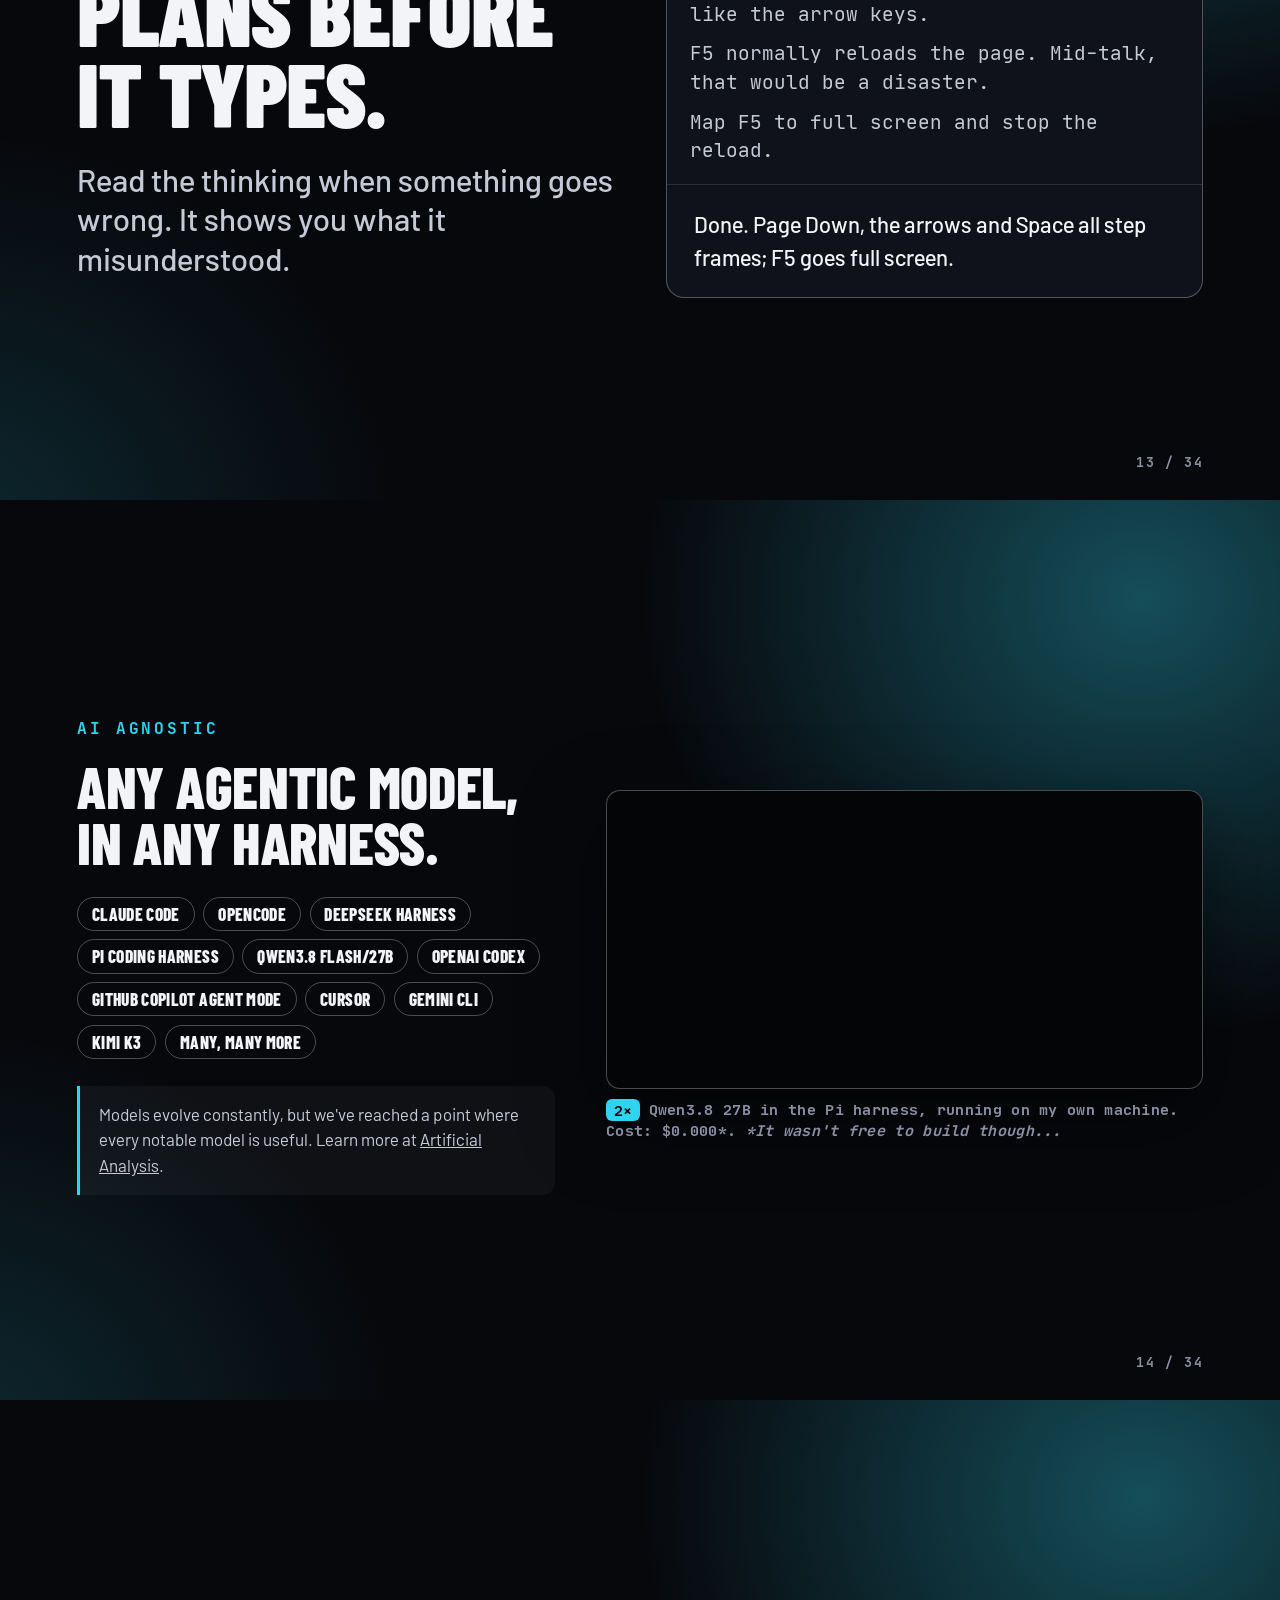
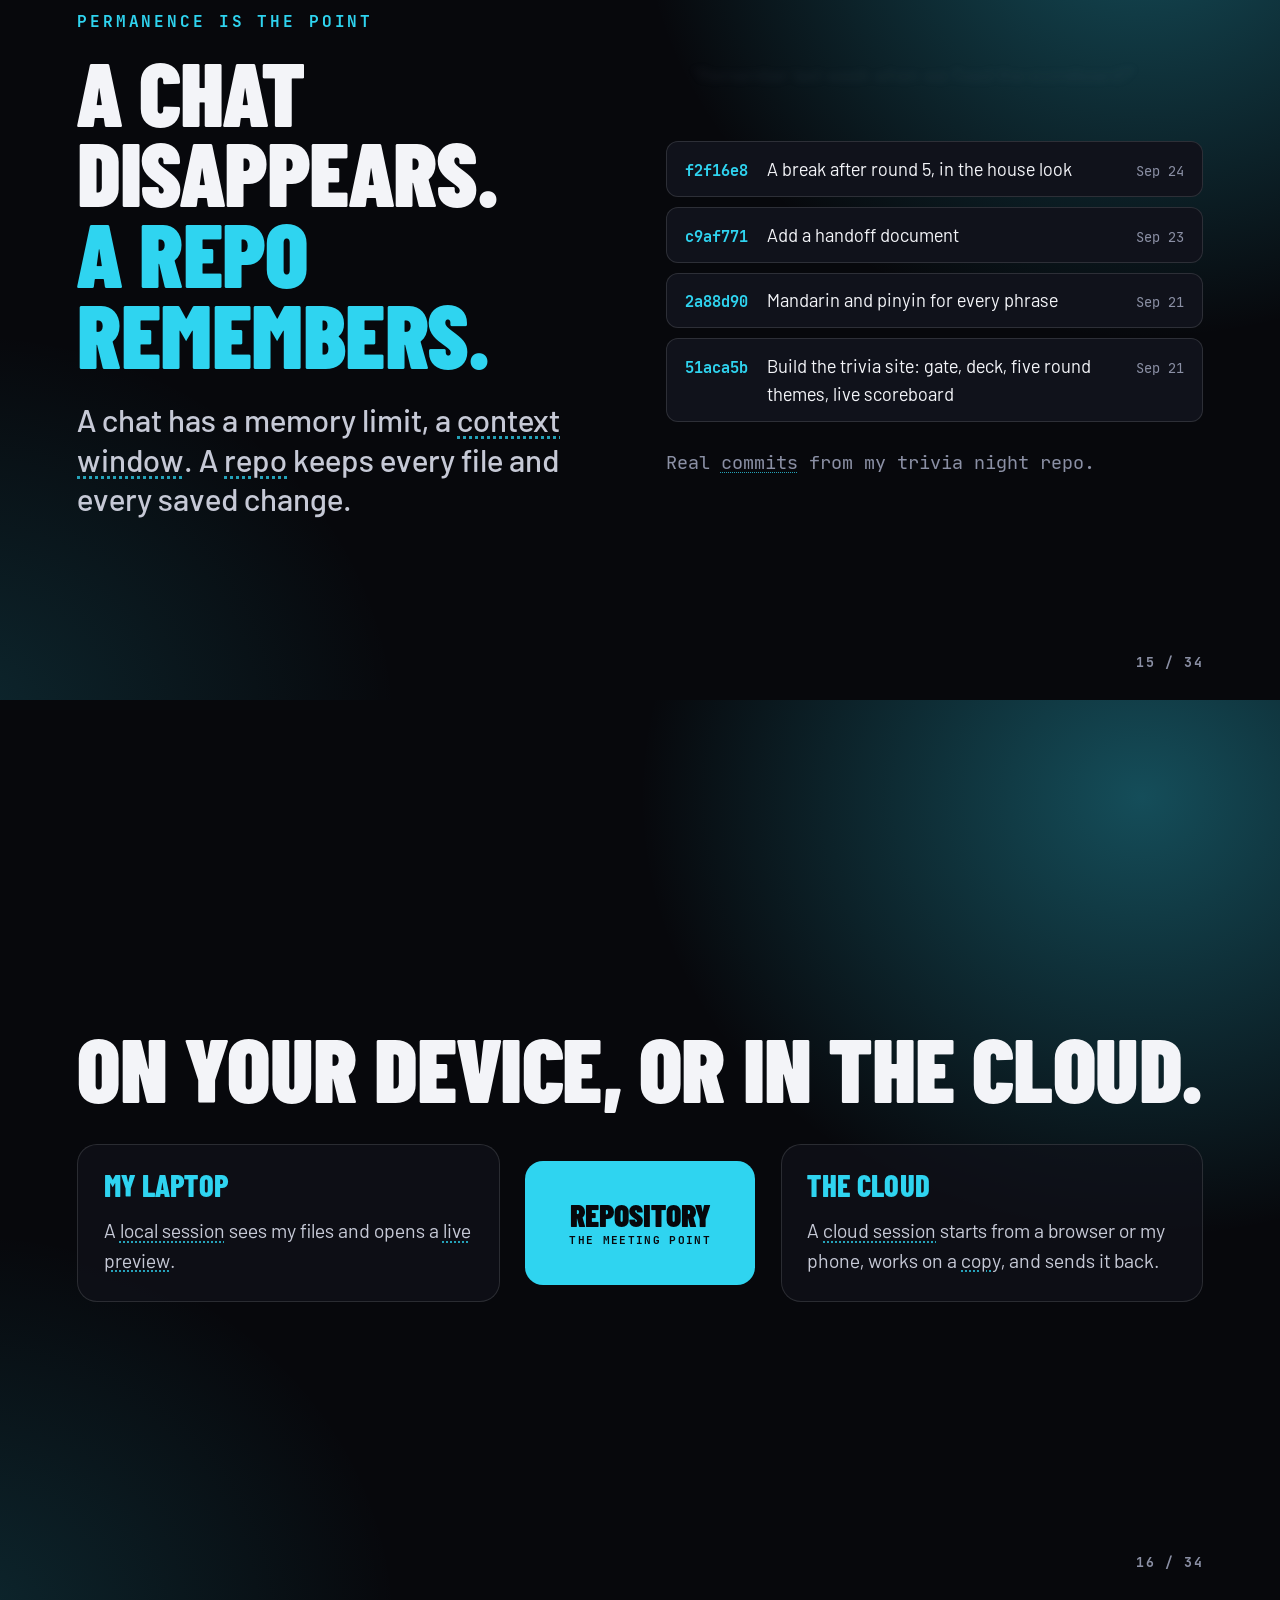
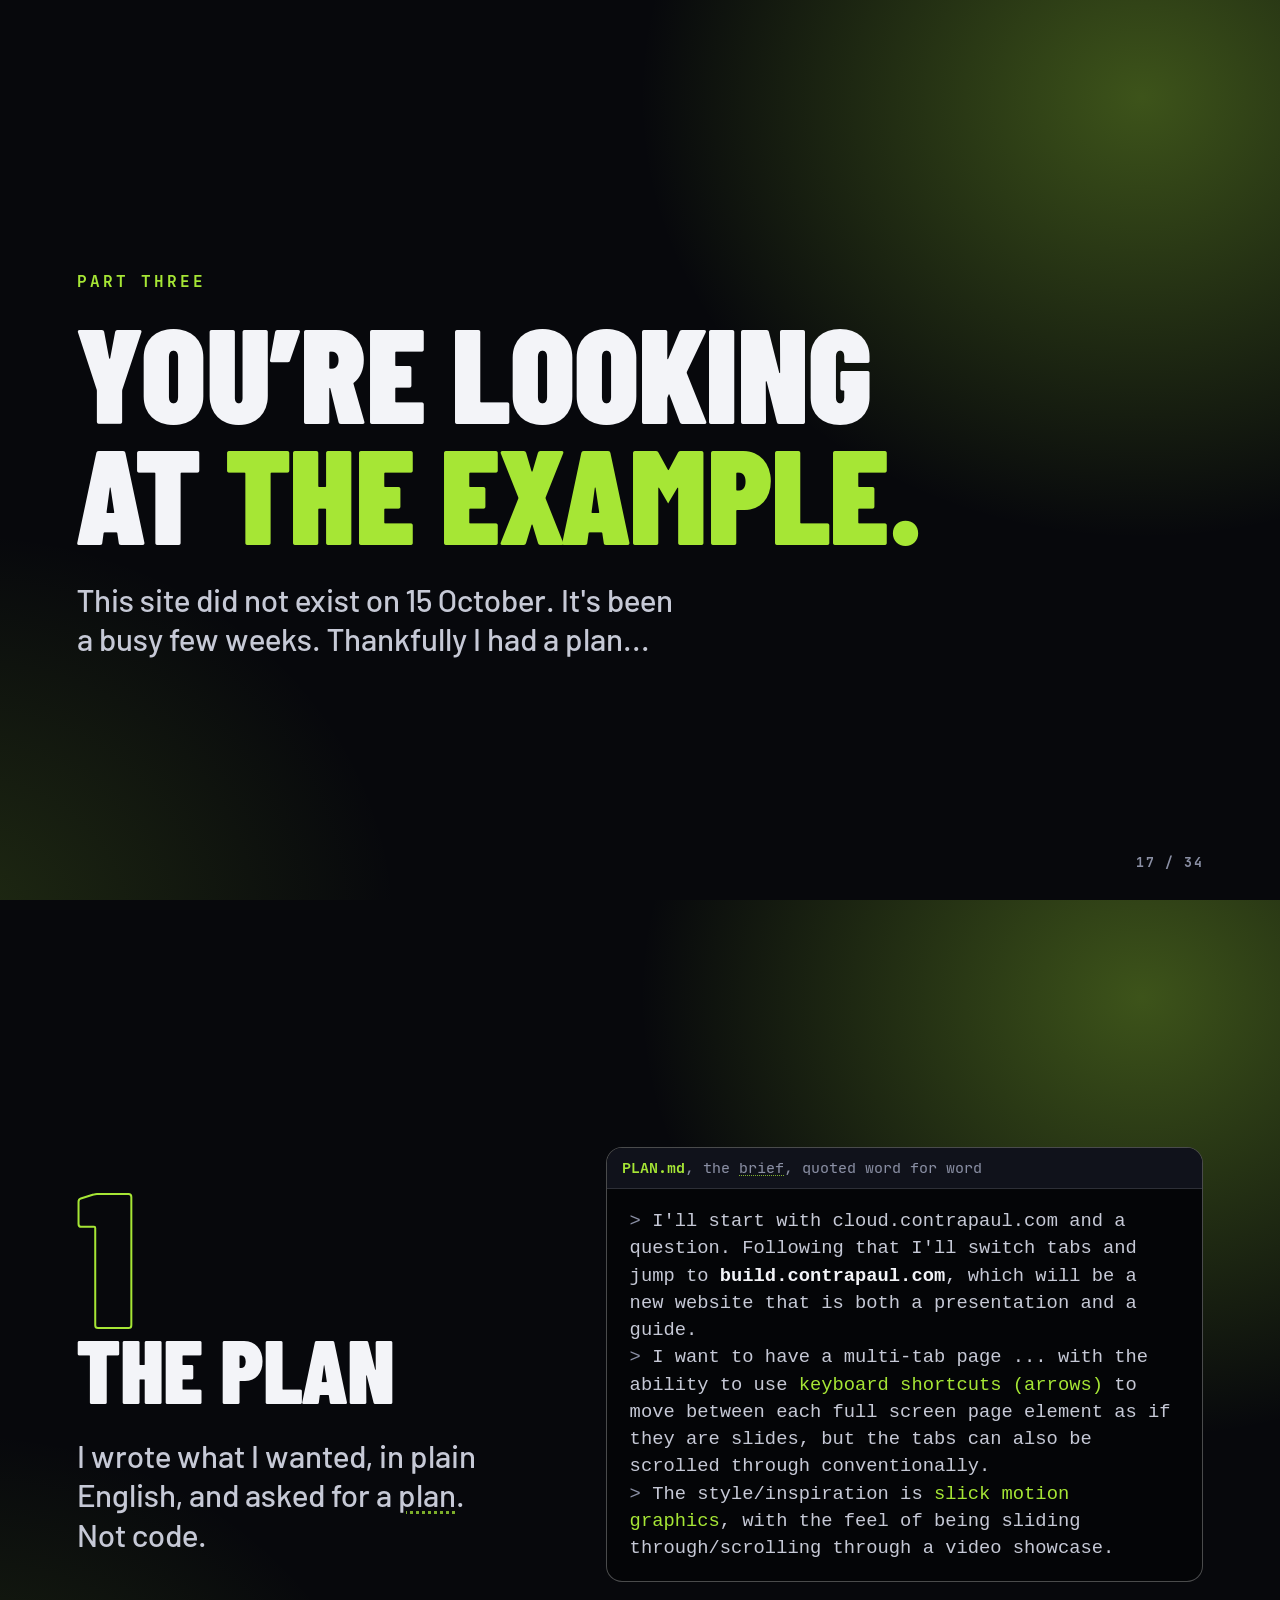
==== commit 132acdfe: "Update" ====
--- a/index.html
+++ b/index.html
@@ -106,7 +106,7 @@
     <div class="inner">
       <p class="kicker" data-reveal>Part one</p>
       <h2 class="display" data-words>A few things<span class="accent">that I made</span></h2>
-      <div class="ph" data-reveal style="margin-top: 4vh">Montage: 3 to 5 seconds each of four or five sites, looping, under 10 MB (media/montage.mp4)</div>
+      <p class="showcase-foot" data-reveal style="margin-top: 4vh">*By using a range of AI models to turn my ideas into projects which live on the internet.</p>
     </div>
   </section>
 
--- a/css/frames.css
+++ b/css/frames.css
@@ -424,7 +424,7 @@
 }
 .showcase-info .h2 { font-size: clamp(34px, 3.8vw, 76px); }
 .showcase-info .lede { font-size: clamp(18px, 1.25vw + 6px, 32px); margin-top: 2.4vh; }
-.showcase-info .showcase-foot { font: 500 clamp(12px, .55vw + 5px, 15px) var(--font-mono); color: var(--muted); margin-top: 1.8vh; }
+.showcase-foot { font: 500 clamp(12px, .55vw + 5px, 15px) var(--font-mono); color: var(--muted); margin-top: 1.8vh; }
 .showcase-info .addr {
   display: inline-block; margin-top: 2.6vh; padding: .35em .7em; border-radius: 10px;
   border: 1px solid color-mix(in srgb, var(--hue) 55%, transparent);
